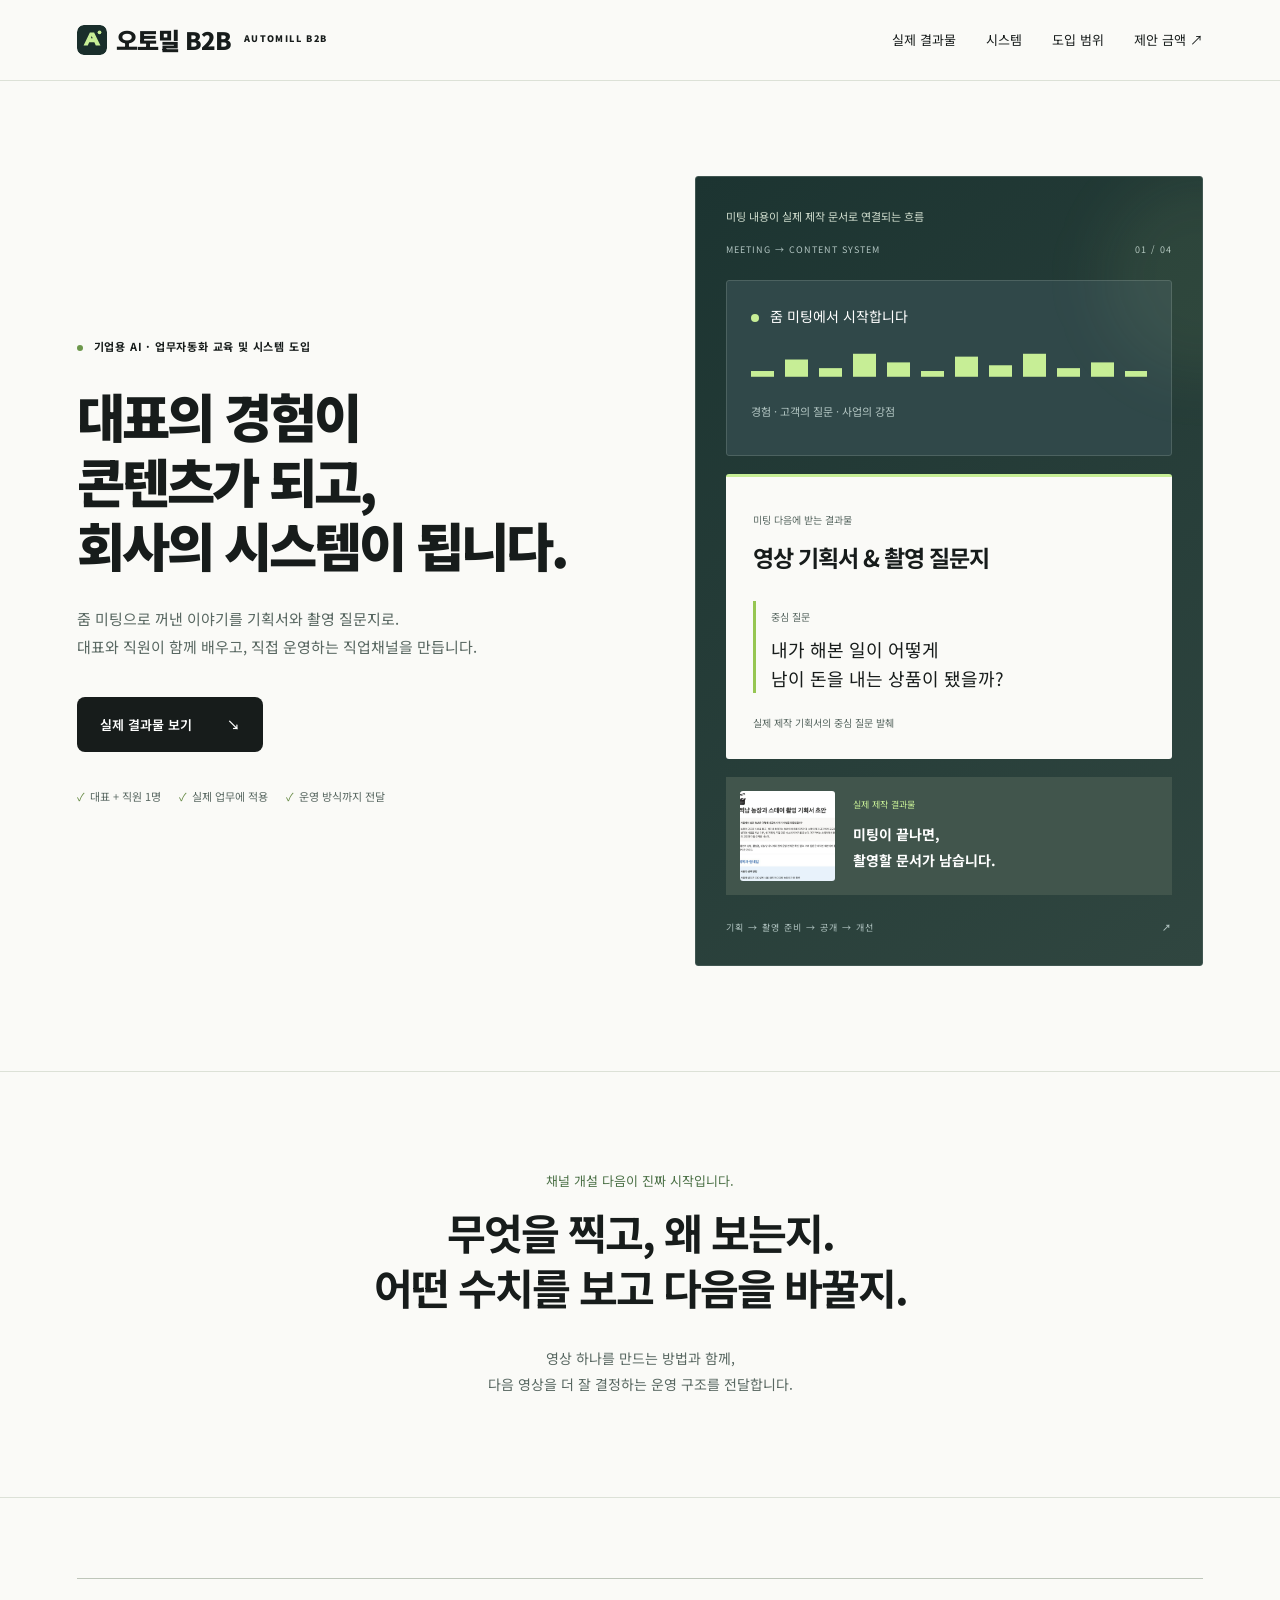
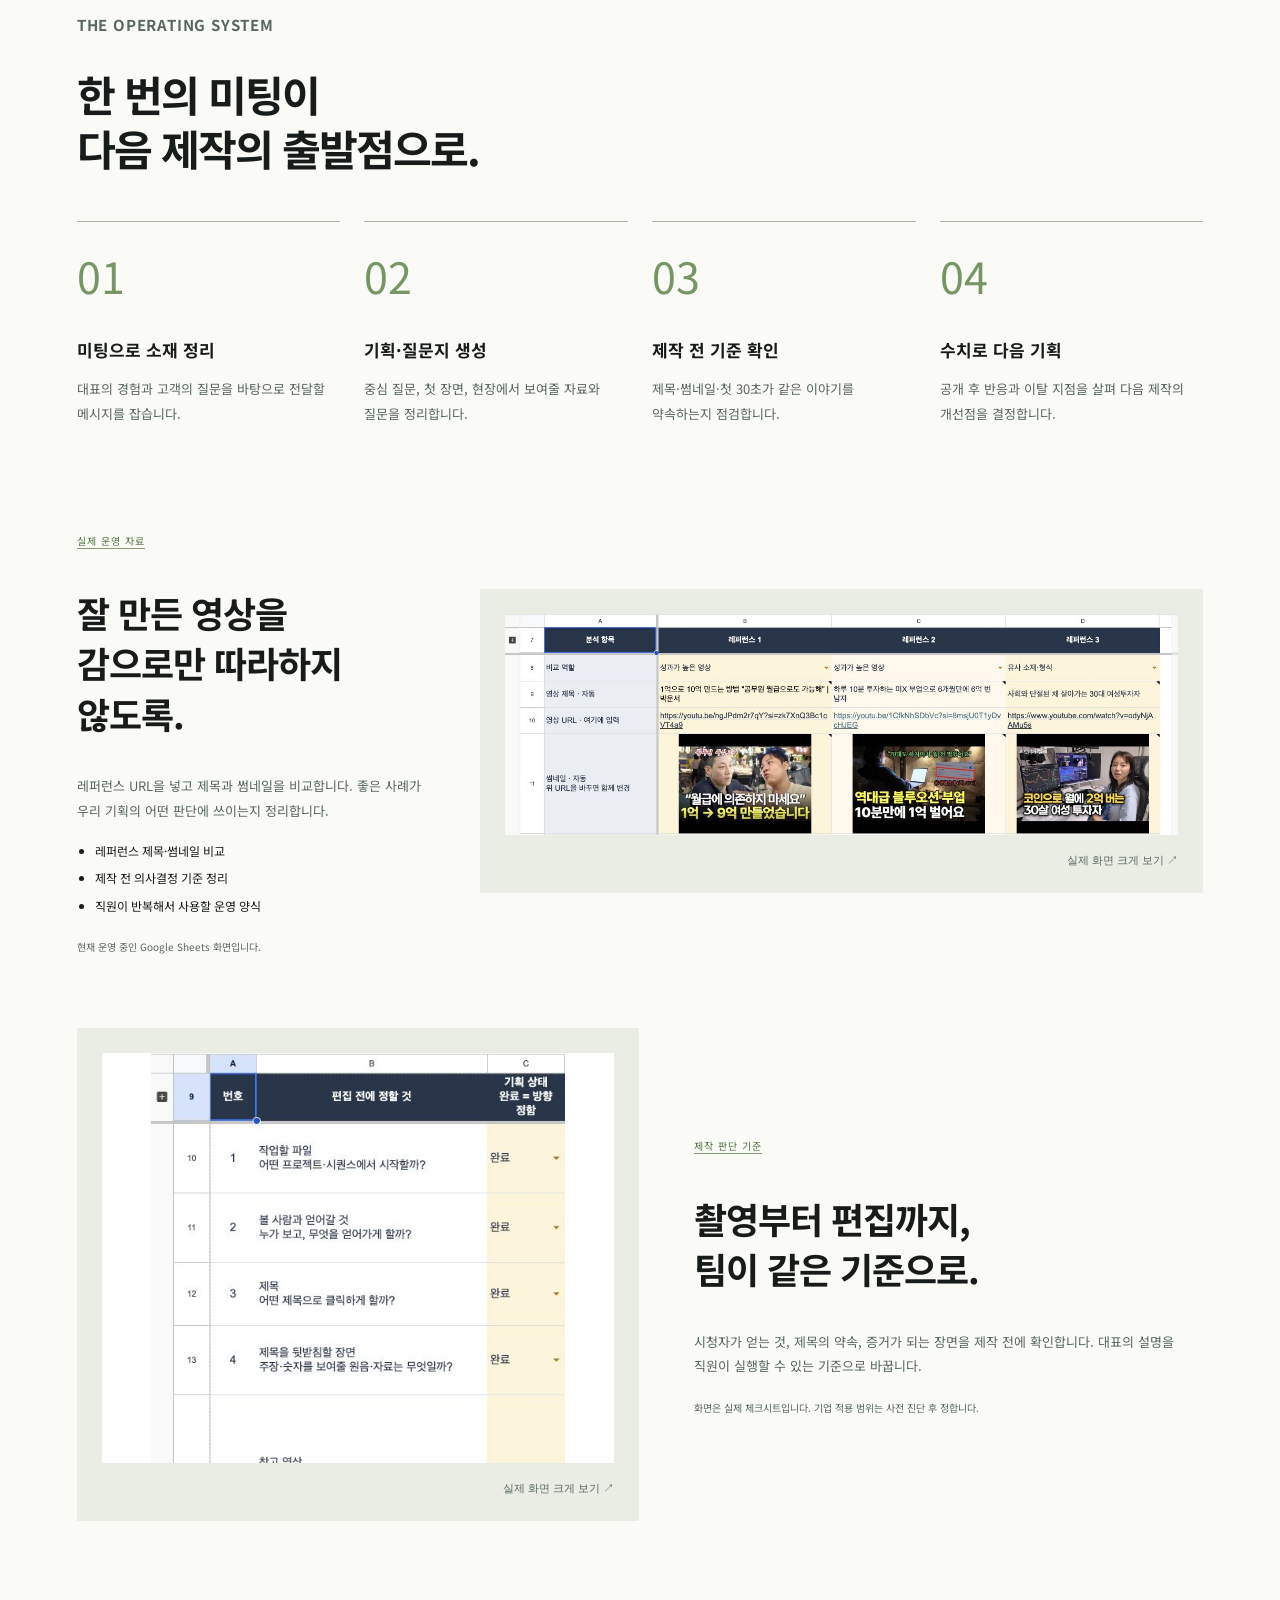
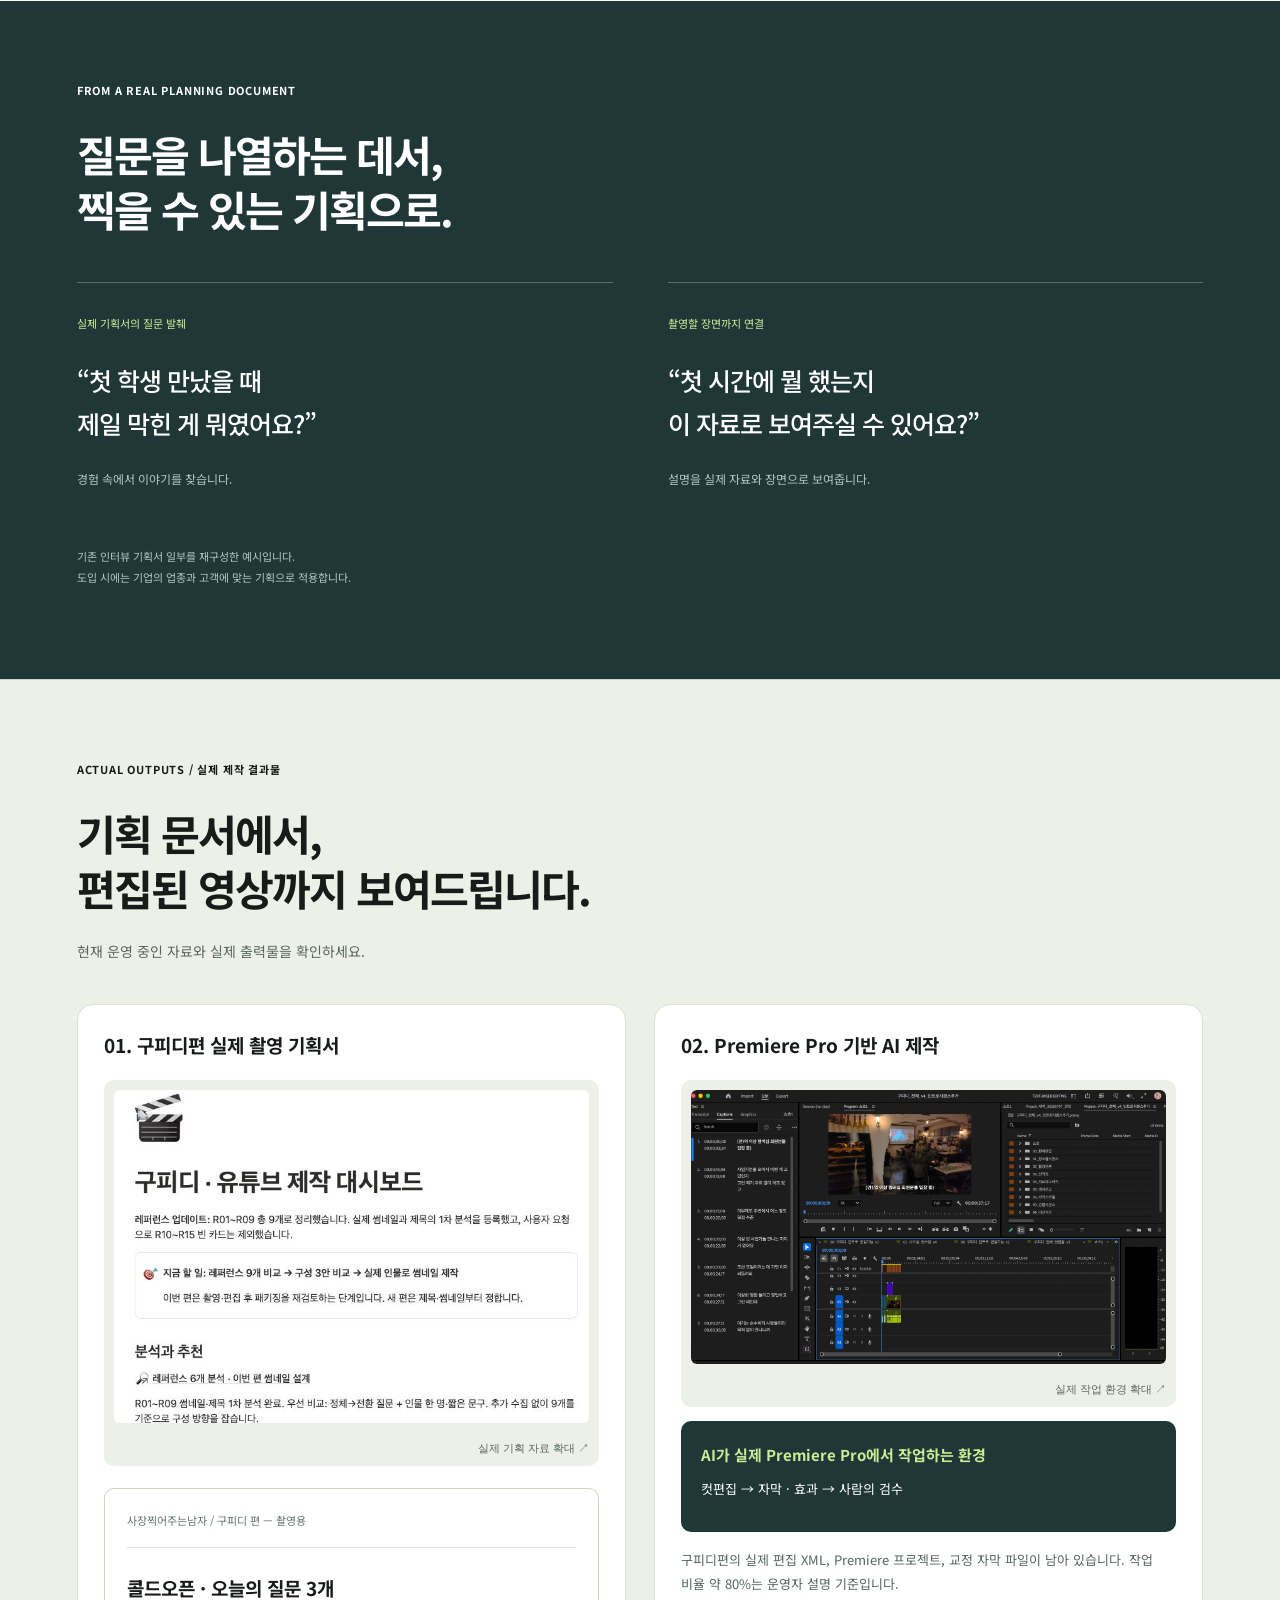
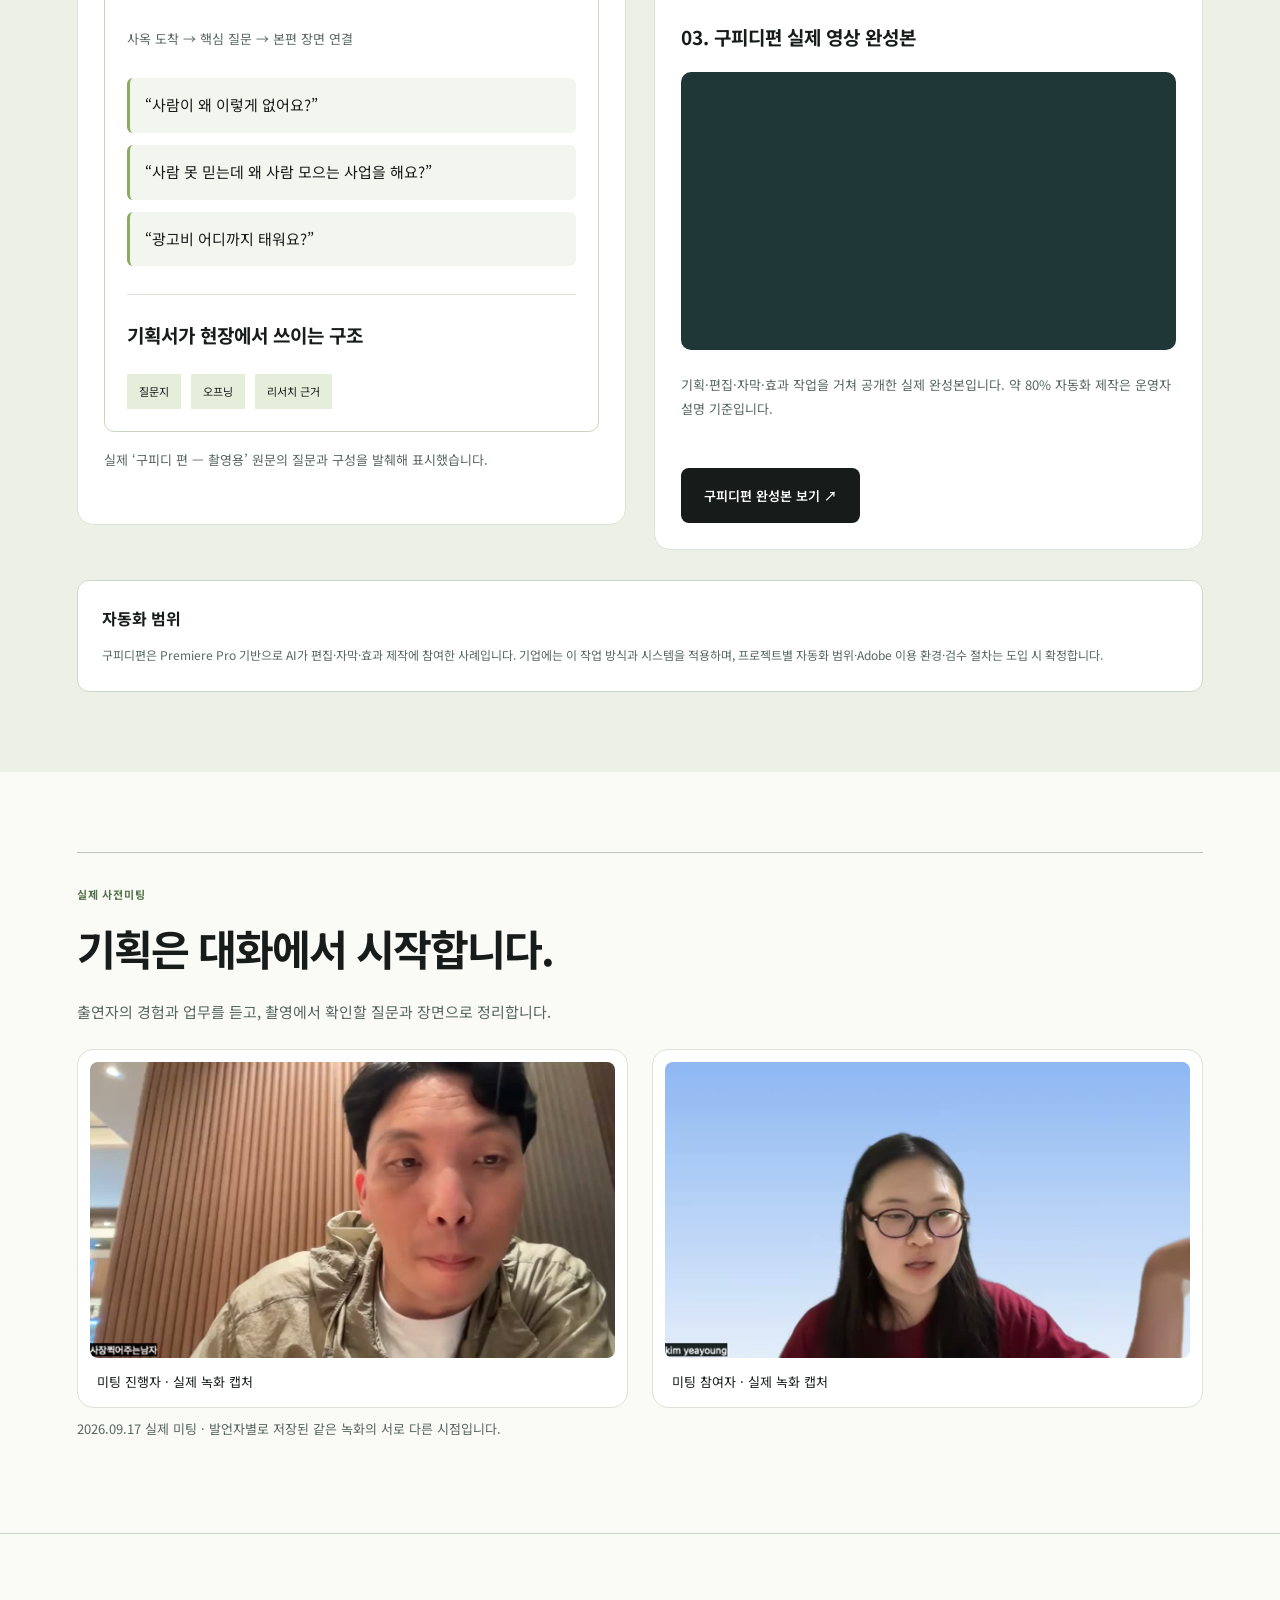
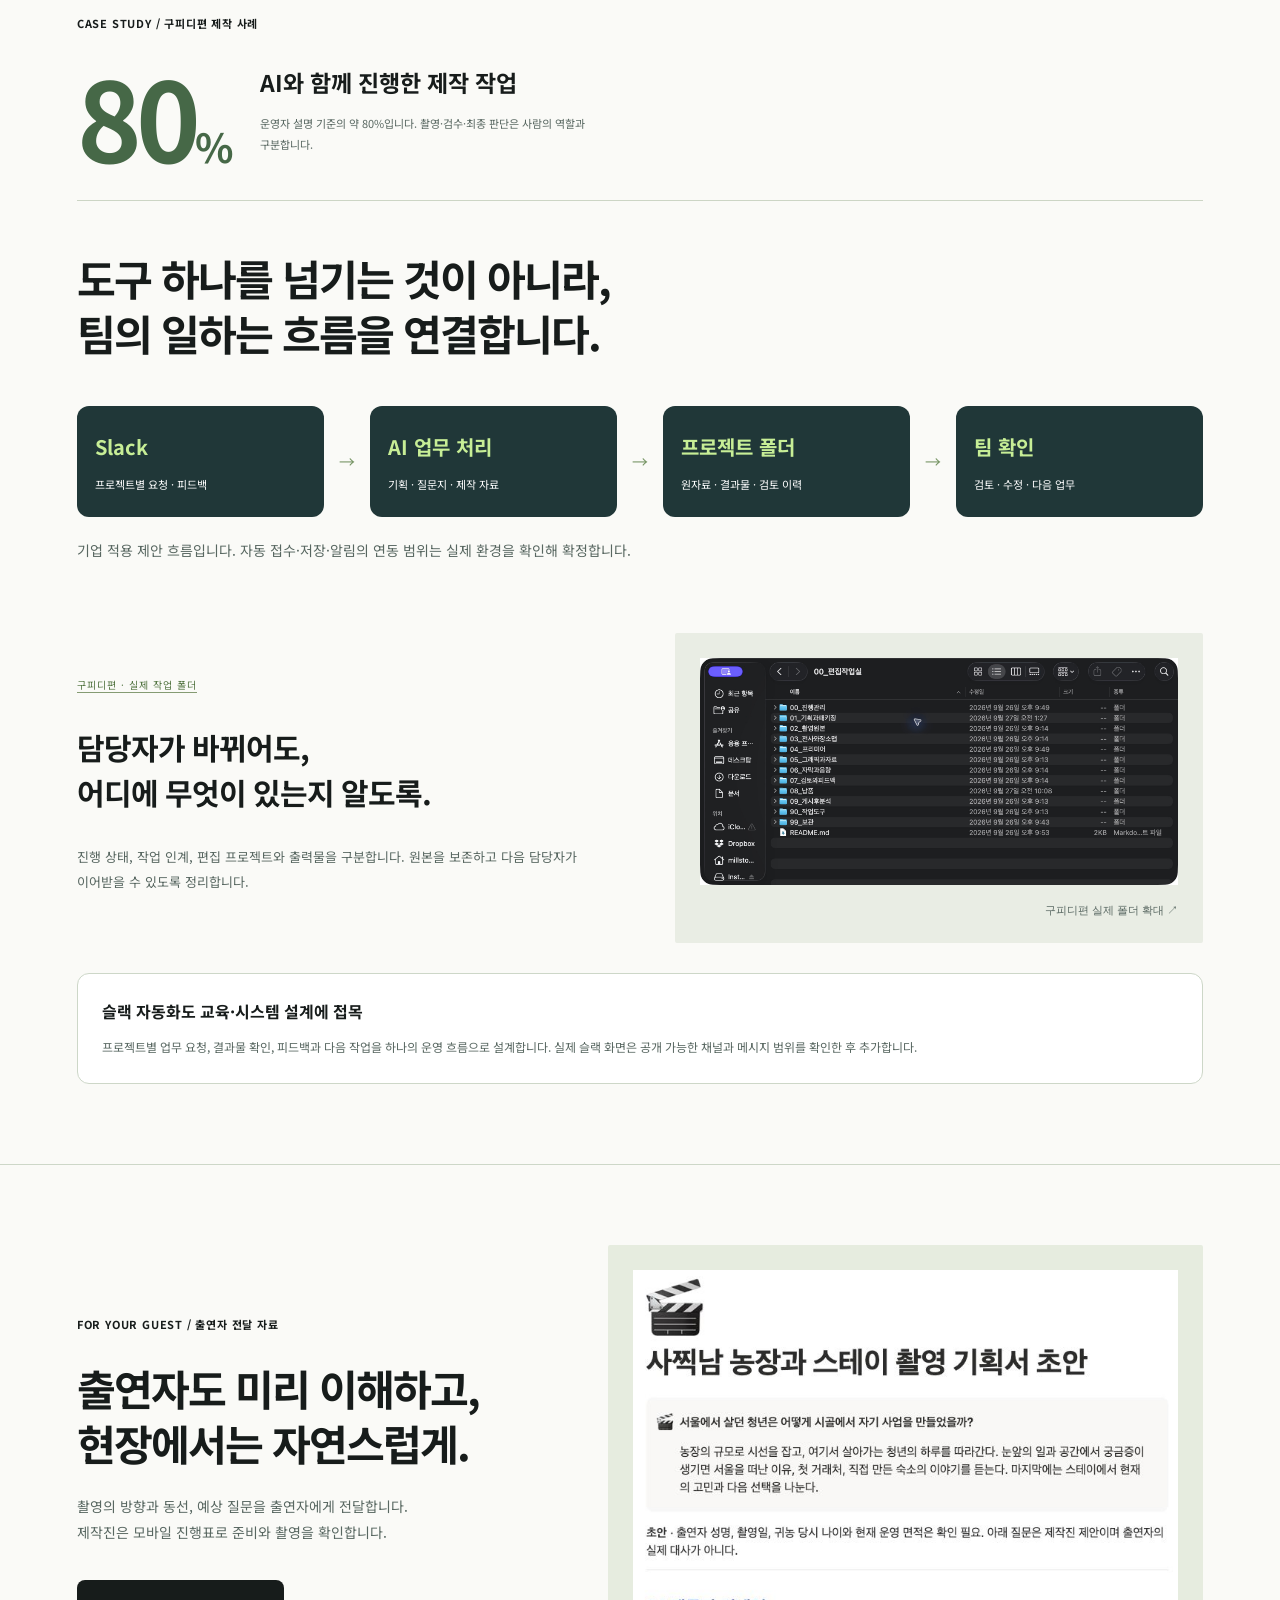
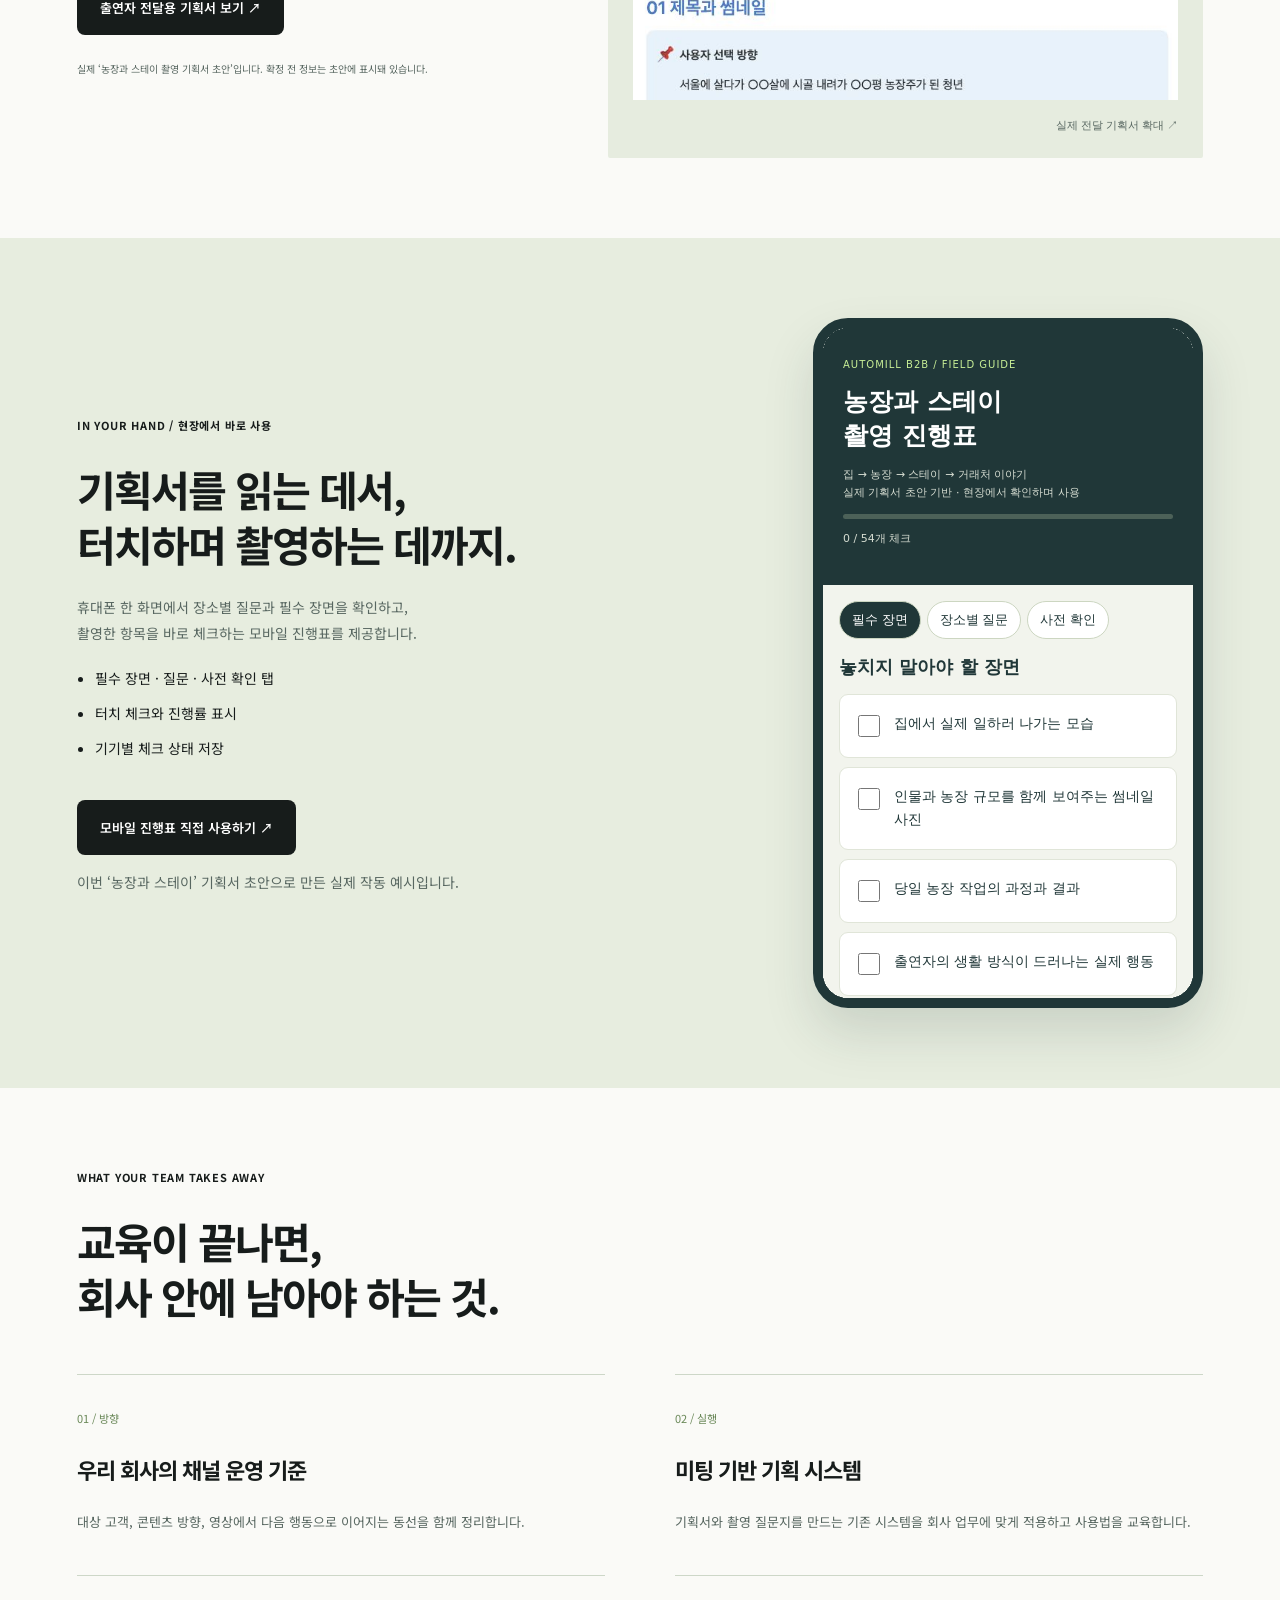
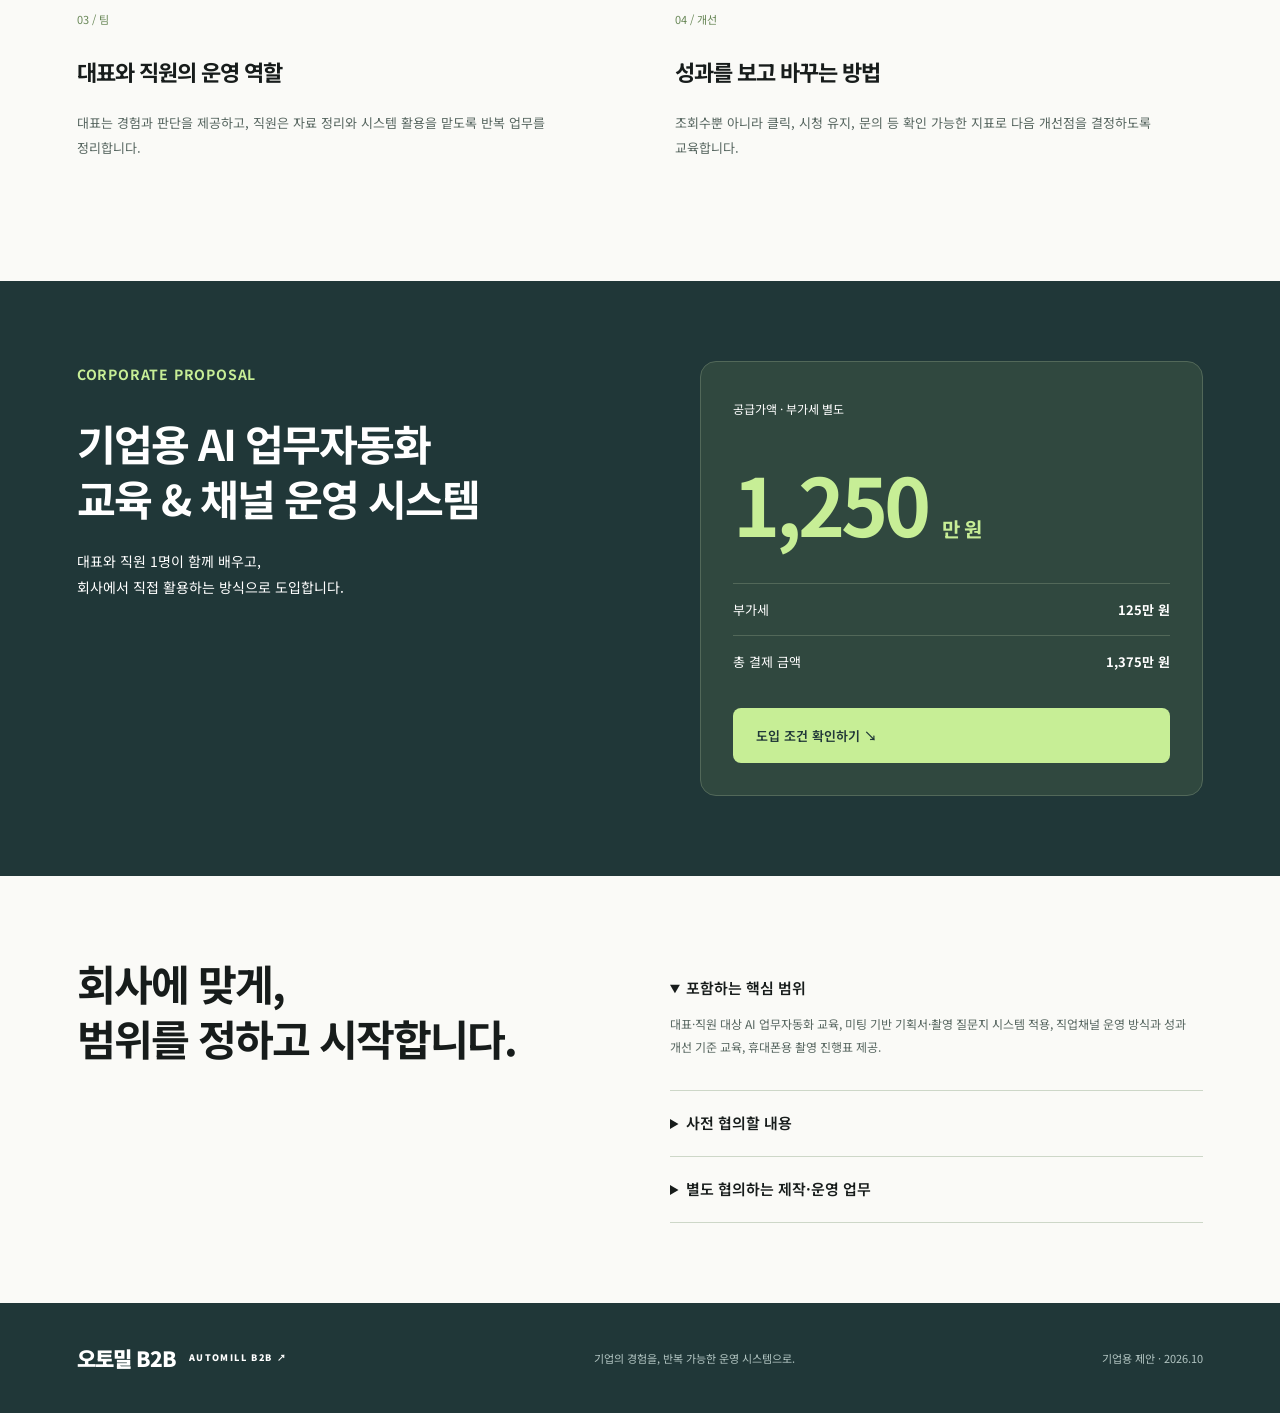
==== corporate/index.html @ 356f1978 "Polish Automill B2B proposal and add real production evidence" ====
<!doctype html><html lang="ko"><head><meta charset="utf-8"><meta name="viewport" content="width=device-width,initial-scale=1"><title>오토밀 B2B | 기업용 AI 채널 운영 시스템</title><meta name="description" content="대표와 직원이 함께 배우는 AI 업무자동화. 미팅에서 기획서와 촬영 질문지, 성과 개선까지 기업의 채널 운영 시스템을 구축합니다."><meta property="og:type" content="website"><meta property="og:title" content="대표의 경험을, 회사의 시스템으로 | 오토밀 B2B"><meta property="og:description" content="미팅에서 기획서·촬영 질문지·영상 제작까지. 대표와 직원이 함께 도입하는 기업용 AI 업무자동화 시스템."><meta property="og:image" content="https://ohmaetdol.github.io/linkfrom-partnership/corporate/assets/share-preview.png"><meta property="og:image:width" content="1200"><meta property="og:image:height" content="630"><link rel="icon" type="image/svg+xml" href="assets/icon.svg"><link rel="apple-touch-icon" href="assets/apple-icon.png"><meta name="theme-color" content="#203738"><link rel="stylesheet" href="style.css?v=polished-20261007"></head><body>
<header><a class="logo" href="#"><img src="assets/icon.svg" alt="" width="30" height="30">오토밀 B2B<span> AUTOMILL B2B</span></a><nav><a href="#outputs">실제 결과물</a><a href="#system">시스템</a><a href="#delivery">도입 범위</a><a href="#price">제안 금액 ↗</a></nav></header>
<main><section class="hero"><div class="intro"><p class="eyebrow"><span class="status-dot"></span> 기업용 AI · 업무자동화 교육 및 시스템 도입</p><h1>대표의 경험이<br>콘텐츠가 되고,<br><em>회사의 시스템이 됩니다.</em></h1><p class="lead">줌 미팅으로 꺼낸 이야기를 기획서와 촬영 질문지로.<br>대표와 직원이 함께 배우고, 직접 운영하는 직업채널을 만듭니다.</p><a class="button" href="#outputs">실제 결과물 보기 <span>↘</span></a><div class="hero-meta"><span>대표 + 직원 1명</span><span>실제 업무에 적용</span><span>운영 방식까지 전달</span></div></div><div class="visual"><div class="visual-label">미팅 내용이 실제 제작 문서로 연결되는 흐름</div><div class="visual-top">MEETING → CONTENT SYSTEM <span>01 / 04</span></div><div class="meeting"><span class="dot"></span> 줌 미팅에서 시작합니다<div class="wave" aria-hidden="true">▂ ▆ ▃ █ ▅ ▂ ▇ ▄ █ ▃ ▅ ▂ ▆ ▃ ▇ ▂</div><p>경험 · 고객의 질문 · 사업의 강점</p></div><div class="output"><small>미팅 다음에 받는 결과물</small><h3>영상 기획서 & 촬영 질문지</h3><div><span>중심 질문</span><p>내가 해본 일이 어떻게<br>남이 돈을 내는 상품이 됐을까?</p></div><p class="source">실제 제작 기획서의 중심 질문 발췌</p></div><div class="hero-proof"><img src="assets/guest-plan.png" alt="실제 촬영 기획서"><div><span>실제 제작 결과물</span><strong>미팅이 끝나면,<br>촬영할 문서가 남습니다.</strong></div></div><div class="visual-bottom"><span>기획 → 촬영 준비 → 공개 → 개선</span><b>↗</b></div></div></section>
<section class="statement"><p>채널 개설 다음이 진짜 시작입니다.</p><h2>무엇을 찍고, 왜 보는지.<br>어떤 수치를 보고 다음을 바꿀지.</h2><p class="muted">영상 하나를 만드는 방법과 함께,<br>다음 영상을 더 잘 결정하는 운영 구조를 전달합니다.</p></section>
<section id="system" class="section"><div class="section-head"><p class="eyebrow">THE OPERATING SYSTEM</p><h2>한 번의 미팅이<br>다음 제작의 출발점으로.</h2></div><div class="steps"><article><b>01</b><h3>미팅으로 소재 정리</h3><p>대표의 경험과 고객의 질문을 바탕으로 전달할 메시지를 잡습니다.</p></article><article><b>02</b><h3>기획·질문지 생성</h3><p>중심 질문, 첫 장면, 현장에서 보여줄 자료와 질문을 정리합니다.</p></article><article><b>03</b><h3>제작 전 기준 확인</h3><p>제목·썸네일·첫 30초가 같은 이야기를 약속하는지 점검합니다.</p></article><article><b>04</b><h3>수치로 다음 기획</h3><p>공개 후 반응과 이탈 지점을 살펴 다음 제작의 개선점을 결정합니다.</p></article></div>
<div class="evidence"><div class="evidence-copy"><span class="tag">실제 운영 자료</span><h3>잘 만든 영상을<br>감으로만 따라하지 않도록.</h3><p>레퍼런스 URL을 넣고 제목과 썸네일을 비교합니다. 좋은 사례가 우리 기획의 어떤 판단에 쓰이는지 정리합니다.</p><ul><li>레퍼런스 제목·썸네일 비교</li><li>제작 전 의사결정 기준 정리</li><li>직원이 반복해서 사용할 운영 양식</li></ul><small>현재 운영 중인 Google Sheets 화면입니다.</small></div><button class="screen" data-image="assets/reference.jpg" aria-label="레퍼런스 비교 실제 화면 확대"><img src="assets/reference.jpg" alt="실제 레퍼런스 비교 시트의 제목과 썸네일 자동 표시 화면"><span>실제 화면 크게 보기 ↗</span></button></div>
<div class="evidence second"><button class="screen" data-image="assets/checksheet.jpg" aria-label="편집 전 체크시트 확대"><img src="assets/checksheet.jpg" alt="실제 롱폼 편집 전 체크시트"><span>실제 화면 크게 보기 ↗</span></button><div class="evidence-copy"><span class="tag">제작 판단 기준</span><h3>촬영부터 편집까지,<br>팀이 같은 기준으로.</h3><p>시청자가 얻는 것, 제목의 약속, 증거가 되는 장면을 제작 전에 확인합니다. 대표의 설명을 직원이 실행할 수 있는 기준으로 바꿉니다.</p><small>화면은 실제 체크시트입니다. 기업 적용 범위는 사전 진단 후 정합니다.</small></div></div></section>
<section class="sample section"><p class="eyebrow">FROM A REAL PLANNING DOCUMENT</p><h2>질문을 나열하는 데서,<br>찍을 수 있는 기획으로.</h2><div class="questions"><div><small>실제 기획서의 질문 발췌</small><h3>“첫 학생 만났을 때<br>제일 막힌 게 뭐였어요?”</h3><p>경험 속에서 이야기를 찾습니다.</p></div><div><small>촬영할 장면까지 연결</small><h3>“첫 시간에 뭘 했는지<br>이 자료로 보여주실 수 있어요?”</h3><p>설명을 실제 자료와 장면으로 보여줍니다.</p></div></div><p class="muted">기존 인터뷰 기획서 일부를 재구성한 예시입니다.<br>도입 시에는 기업의 업종과 고객에 맞는 기획으로 적용합니다.</p></section>
<section id="outputs" class="section actual-outputs"><p class="eyebrow">ACTUAL OUTPUTS / 실제 제작 결과물</p><h2>기획 문서에서,<br>편집된 영상까지 보여드립니다.</h2><p class="muted">현재 운영 중인 자료와 실제 출력물을 확인하세요.</p><div class="output-gallery"><article><h3>01. 구피디편 실제 촬영 기획서</h3><button class="screen" data-image="assets/koopd-notion-plan.png" aria-label="실제 구피디 노션 제작 자료 확대"><img src="assets/koopd-notion-plan.png" alt="구피디 실제 노션 제작 대시보드 캡처"><span>실제 기획 자료 확대 ↗</span></button><div class="real-plan"><div class="plan-top">사장찍어주는남자 / 구피디 편 — 촬영용</div><h4>콜드오픈 · 오늘의 질문 3개</h4><p>사옥 도착 → 핵심 질문 → 본편 장면 연결</p><blockquote>“사람이 왜 이렇게 없어요?”</blockquote><blockquote>“사람 못 믿는데 왜 사람 모으는 사업을 해요?”</blockquote><blockquote>“광고비 어디까지 태워요?”</blockquote><hr><h4>기획서가 현장에서 쓰이는 구조</h4><div class="plan-tabs"><span>질문지</span><span>오프닝</span><span>리서치 근거</span></div></div><p>실제 ‘구피디 편 — 촬영용’ 원문의 질문과 구성을 발췌해 표시했습니다. </p></article><article><h3>02. Premiere Pro 기반 AI 제작</h3><button class="screen" data-image="assets/premiere-ai-workspace.png" aria-label="AI가 작업하는 실제 프리미어 환경 확대"><img class="case-frame" src="assets/premiere-ai-workspace.png" alt="구피디편 실제 Premiere Pro 작업 환경: 자막 패널과 영상 미리보기, 편집 타임라인"><span>실제 작업 환경 확대 ↗</span></button><div class="premiere-caption"><strong>AI가 실제 Premiere Pro에서 작업하는 환경</strong><p>컷편집 → 자막 · 효과 → 사람의 검수</p></div><p>구피디편의 실제 편집 XML, Premiere 프로젝트, 교정 자막 파일이 남아 있습니다. 작업 비율 약 80%는 운영자 설명 기준입니다.</p><h3>03. 구피디편 실제 영상 완성본</h3><iframe class="youtube" src="https://www.youtube.com/embed/JWDuv-KC7WA" title="구피디편 실제 공개 영상 완성본" loading="lazy" allow="accelerometer; autoplay; clipboard-write; encrypted-media; gyroscope; picture-in-picture; web-share" allowfullscreen></iframe><p>기획·편집·자막·효과 작업을 거쳐 공개한 실제 완성본입니다. 약 80% 자동화 제작은 운영자 설명 기준입니다.</p><a class="button" href="https://www.youtube.com/watch?v=JWDuv-KC7WA" target="_blank" rel="noopener">구피디편 완성본 보기 ↗</a></article></div><div class="automation-note"><strong>자동화 범위</strong><p>구피디편은 Premiere Pro 기반으로 AI가 편집·자막·효과 제작에 참여한 사례입니다. 기업에는 이 작업 방식과 시스템을 적용하며, 프로젝트별 자동화 범위·Adobe 이용 환경·검수 절차는 도입 시 확정합니다.</p></div></section><section id="zoom-meeting" class="section"><div class="section-head"><span>실제 사전미팅</span><h2>기획은 대화에서 시작합니다.</h2><p>출연자의 경험과 업무를 듣고, 촬영에서 확인할 질문과 장면으로 정리합니다.</p></div><div class="zoom-pair"><figure><img src="assets/zoom-meeting-host.jpg" alt="실제 Zoom 미팅 진행자 화면" loading="lazy"><figcaption>미팅 진행자 · 실제 녹화 캡처</figcaption></figure><figure><img src="assets/zoom-meeting-guest.jpg" alt="같은 Zoom 미팅 참여자 화면" loading="lazy"><figcaption>미팅 참여자 · 실제 녹화 캡처</figcaption></figure></div><p class="zoom-note">2026.09.17 실제 미팅 · 발언자별로 저장된 같은 녹화의 서로 다른 시점입니다.</p></section><section id="team-system" class="section team-system"><p class="eyebrow">CASE STUDY / 구피디편 제작 사례</p><div class="case-stat"><b>80<span>%</span></b><div><strong>AI와 함께 진행한 제작 작업</strong><p>운영자 설명 기준의 약 80%입니다. 촬영·검수·최종 판단은 사람의 역할과 구분합니다.</p></div></div><h2>도구 하나를 넘기는 것이 아니라,<br>팀의 일하는 흐름을 연결합니다.</h2><div class="team-flow"><div><b>Slack</b><span>프로젝트별 요청 · 피드백</span></div><i>→</i><div><b>AI 업무 처리</b><span>기획 · 질문지 · 제작 자료</span></div><i>→</i><div><b>프로젝트 폴더</b><span>원자료 · 결과물 · 검토 이력</span></div><i>→</i><div><b>팀 확인</b><span>검토 · 수정 · 다음 업무</span></div></div><p class="muted">기업 적용 제안 흐름입니다. 자동 접수·저장·알림의 연동 범위는 실제 환경을 확인해 확정합니다.</p><div class="folder-layout"><div><span class="tag">구피디편 · 실제 작업 폴더</span><h3>담당자가 바뀌어도,<br>어디에 무엇이 있는지 알도록.</h3><p>진행 상태, 작업 인계, 편집 프로젝트와 출력물을 구분합니다. 원본을 보존하고 다음 담당자가 이어받을 수 있도록 정리합니다.</p></div><button class="screen" data-image="assets/koopd-folders.png" aria-label="구피디편 실제 폴더 구조 확대"><img src="assets/koopd-folders.png" alt="구피디편 작업실의 기획, 원본, 전사, 편집, 검토, 출력, 게시 후 분석 폴더"><span>구피디편 실제 폴더 확대 ↗</span></button></div><div class="automation-note"><strong>슬랙 자동화도 교육·시스템 설계에 접목</strong><p>프로젝트별 업무 요청, 결과물 확인, 피드백과 다음 작업을 하나의 운영 흐름으로 설계합니다. 실제 슬랙 화면은 공개 가능한 채널과 메시지 범위를 확인한 후 추가합니다.</p></div></section><section id="guest-guide" class="section guest-guide"><div><p class="eyebrow">FOR YOUR GUEST / 출연자 전달 자료</p><h2>출연자도 미리 이해하고,<br>현장에서는 자연스럽게.</h2><p class="muted">촬영의 방향과 동선, 예상 질문을 출연자에게 전달합니다.<br>제작진은 모바일 진행표로 준비와 촬영을 확인합니다.</p><a class="button" href="https://stump-melon-010.notion.site/3f2adade1e7381679335f3c52739cb4f" target="_blank" rel="noopener">출연자 전달용 기획서 보기 ↗</a><p class="smallprint">실제 ‘농장과 스테이 촬영 기획서 초안’입니다. 확정 전 정보는 초안에 표시돼 있습니다.</p></div><button class="screen" data-image="assets/guest-plan.png" aria-label="출연자 전달 기획서 원본 확대"><img src="assets/guest-plan.png" alt="출연자에게 전달하는 노션 촬영 기획서 실제 화면"><span>실제 전달 기획서 확대 ↗</span></button></section><section id="mobile-guide" class="section mobile-guide"><div><p class="eyebrow">IN YOUR HAND / 현장에서 바로 사용</p><h2>기획서를 읽는 데서,<br>터치하며 촬영하는 데까지.</h2><p class="muted">휴대폰 한 화면에서 장소별 질문과 필수 장면을 확인하고,<br>촬영한 항목을 바로 체크하는 모바일 진행표를 제공합니다.</p><ul><li>필수 장면 · 질문 · 사전 확인 탭</li><li>터치 체크와 진행률 표시</li><li>기기별 체크 상태 저장</li></ul><a class="button" href="field/" target="_blank">모바일 진행표 직접 사용하기 ↗</a><p class="muted">이번 ‘농장과 스테이’ 기획서 초안으로 만든 실제 작동 예시입니다.</p></div><iframe src="field/" title="휴대폰 촬영 진행표 작동 예시"></iframe></section><section id="delivery" class="section"><p class="eyebrow">WHAT YOUR TEAM TAKES AWAY</p><h2>교육이 끝나면,<br>회사 안에 남아야 하는 것.</h2><div class="deliveries"><article><span>01 / 방향</span><h3>우리 회사의 채널 운영 기준</h3><p>대상 고객, 콘텐츠 방향, 영상에서 다음 행동으로 이어지는 동선을 함께 정리합니다.</p></article><article><span>02 / 실행</span><h3>미팅 기반 기획 시스템</h3><p>기획서와 촬영 질문지를 만드는 기존 시스템을 회사 업무에 맞게 적용하고 사용법을 교육합니다.</p></article><article><span>03 / 팀</span><h3>대표와 직원의 운영 역할</h3><p>대표는 경험과 판단을 제공하고, 직원은 자료 정리와 시스템 활용을 맡도록 반복 업무를 정리합니다.</p></article><article><span>04 / 개선</span><h3>성과를 보고 바꾸는 방법</h3><p>조회수뿐 아니라 클릭, 시청 유지, 문의 등 확인 가능한 지표로 다음 개선점을 결정하도록 교육합니다.</p></article></div></section>
<section id="price" class="pricing section"><div><p class="eyebrow">CORPORATE PROPOSAL</p><h2>기업용 AI 업무자동화<br>교육 & 채널 운영 시스템</h2><p>대표와 직원 1명이 함께 배우고,<br>회사에서 직접 활용하는 방식으로 도입합니다.</p></div><div class="price-box"><small>공급가액 · 부가세 별도</small><div class="amount">1,250<span>만 원</span></div><div class="tax"><span>부가세</span><b>125만 원</b></div><div class="tax"><span>총 결제 금액</span><b>1,375만 원</b></div><a class="button" href="#scope">도입 조건 확인하기 ↘</a></div></section>
<section id="scope" class="section scope"><h2>회사에 맞게,<br>범위를 정하고 시작합니다.</h2><div><details open><summary>포함하는 핵심 범위</summary><p>대표·직원 대상 AI 업무자동화 교육, 미팅 기반 기획서·촬영 질문지 시스템 적용, 직업채널 운영 방식과 성과 개선 기준 교육, 휴대폰용 촬영 진행표 제공.</p></details><details><summary>사전 협의할 내용</summary><p>교육 기간·횟수, 적용할 시스템 목록, 회사별 연동과 사용 환경, 이용 기간, 유지보수 및 지원 범위는 업무 진단 후 서면으로 확정합니다.</p></details><details><summary>별도 협의하는 제작·운영 업무</summary><p>촬영·편집 대행, 지속적인 채널 운영, 유료 AI 서비스 및 외부 도구 이용료는 포함 여부를 별도로 협의합니다. 특정 조회수나 매출을 보장하는 상품은 아닙니다.</p></details></div></section>
<footer><a class="logo" href="https://automill.ai.kr/">오토밀 B2B<span> AUTOMILL B2B ↗</span></a><p>기업의 경험을, 반복 가능한 운영 시스템으로.</p><small>기업용 제안 · 2026.10</small></footer></main><dialog id="viewer"><button id="close" aria-label="닫기">닫기 ×</button><img alt="운영 시트 확대 화면"></dialog><script>const observer=new IntersectionObserver(es=>es.forEach(e=>{if(e.isIntersecting){e.target.classList.add("entered");observer.unobserve(e.target)}}),{threshold:.08});document.querySelectorAll(".section-head,.evidence,.output-gallery article,.deliveries article,.price-box").forEach(e=>{e.classList.add("reveal");observer.observe(e)});const viewer=document.querySelector('#viewer');document.querySelectorAll('[data-image]').forEach(b=>b.onclick=()=>{viewer.querySelector('img').src=b.dataset.image;viewer.showModal()});document.querySelector('#close').onclick=()=>viewer.close();viewer.onclick=e=>{if(e.target===viewer)viewer.close()};</script></body></html>
---- corporate/style.css ----
@import url('https://fonts.googleapis.com/css2?family=Noto+Sans+KR:wght@400;500;600;700;800;900&display=swap');
:root{--ink:#192a2b;--green:#bdf566;--paper:#f5f6ef;--muted:#667371}*{box-sizing:border-box}html{scroll-behavior:smooth;scroll-padding-top:100px}body{margin:0;background:var(--paper);color:var(--ink);font-family:'Noto Sans KR',sans-serif;word-break:keep-all}a{color:inherit;text-decoration:none}header{max-width:1440px;margin:auto;padding:28px 6%;display:flex;align-items:center;justify-content:space-between;border-bottom:1px solid #dce1d7}.logo{font-size:26px;font-weight:900;letter-spacing:-1px}.logo span{font-size:10px;letter-spacing:1.4px;margin-left:12px}nav{display:flex;gap:30px;font-size:13px}section{max-width:1440px;margin:auto}.hero{padding:86px 6% 90px;display:grid;grid-template-columns:1.1fr 1fr;gap:60px;align-items:center}.eyebrow{font-size:11px;letter-spacing:1.5px;font-weight:700;margin:0 0 28px}.hero h1{font-size:clamp(38px,4.4vw,68px);letter-spacing:-3px;line-height:1.18;margin:0 0 28px;font-weight:800}.hero em{font-style:normal;color:#4c7147}.lead{line-height:1.9;font-size:15px;color:var(--muted)}.button{display:inline-flex;gap:35px;justify-content:space-between;background:var(--ink);color:white;padding:17px 23px;border-radius:5px;font-size:13px;font-weight:600;margin-top:20px}.hero-meta{display:flex;gap:18px;margin-top:35px;font-size:11px;color:var(--muted)}.visual{background:#203738;border-radius:18px;padding:24px;color:white;box-shadow:0 24px 50px #243b3818;transform:rotate(2deg)}.visual-top,.visual-bottom{display:flex;justify-content:space-between;font-size:9px;letter-spacing:1px;color:#b2c5c2}.meeting{background:#304849;border:1px solid #4c6260;border-radius:12px;padding:24px;margin-top:22px;font-size:14px}.dot{display:inline-block;width:8px;height:8px;background:var(--green);border-radius:50%;margin-right:7px}.wave{color:var(--green);font-size:27px;letter-spacing:3px;margin:18px 0}.meeting p{font-size:11px;color:#b2c5c2}.output{margin:18px 0;background:var(--paper);color:var(--ink);border-radius:12px;padding:27px}.output small{font-size:10px;color:var(--muted)}.output h3{font-size:23px;margin:9px 0 24px;letter-spacing:-1px}.output div{border-left:3px solid #96c652;padding-left:15px}.output div span,.source{font-size:10px;color:var(--muted)}.output div p{font-size:18px;line-height:1.6;margin:8px 0}.source{margin:22px 0 0}.visual-bottom{padding-top:8px}.statement{text-align:center;border-top:1px solid #dce1d7;border-bottom:1px solid #dce1d7;padding:85px 20px}.statement>p:first-child{font-size:13px;color:#4c7147}.statement h2,.section h2{font-size:clamp(30px,3.3vw,46px);line-height:1.3;letter-spacing:-2px;font-weight:700;margin:0 0 30px}.muted{color:var(--muted);font-size:14px;line-height:1.9}.section{padding:95px 6%}.steps{display:grid;grid-template-columns:repeat(4,1fr);gap:24px;margin:45px 0 85px}.steps article{border-top:1px solid #aebaac;padding-top:18px}.steps b{font-size:36px;font-weight:400;color:#779565}.steps h3{font-size:17px;margin:25px 0 12px}.steps p,.evidence p,.deliveries p{font-size:13px;line-height:1.9;color:var(--muted)}.evidence{display:grid;grid-template-columns:.8fr 1.2fr;gap:55px;align-items:center;margin-top:70px}.evidence h3{font-size:31px;letter-spacing:-1px;line-height:1.4}.tag{background:#e4edd9;color:#527441;padding:6px 10px;font-size:10px;border-radius:3px}.evidence ul{padding-left:18px;font-size:12px;line-height:2.3}.evidence small{font-size:10px;color:var(--muted);line-height:1.8}.screen{cursor:zoom-in;background:white;border:1px solid #dae0d4;border-radius:12px;padding:20px;box-shadow:0 16px 35px #253a3710;width:100%;text-align:right}.screen img{width:100%;display:block;object-fit:contain}.screen span{display:inline-block;font-family:inherit;color:var(--muted);font-size:11px;padding-top:18px}.second{grid-template-columns:1fr 1fr}.second .screen img{max-height:410px}.sample{background:#203738;color:white;max-width:none}.sample>.muted{color:#b2c5c2;font-size:11px}.questions{display:grid;grid-template-columns:1fr 1fr;gap:55px;margin:45px 0}.questions>div{border-top:1px solid #57706b;padding-top:25px}.questions small{font-size:11px;color:var(--green)}.questions h3{font-weight:500;font-size:25px;line-height:1.7;letter-spacing:-1px}.questions p{font-size:12px;color:#b2c5c2}.deliveries{display:grid;grid-template-columns:repeat(2,1fr);gap:0 60px;margin-top:50px}.deliveries article{border-top:1px solid #cdd7c8;padding:28px 0}.deliveries span{font-size:11px;color:#688757}.deliveries h3{font-size:22px;letter-spacing:-1px}.pricing{background:var(--green);display:grid;grid-template-columns:1.1fr 1fr;gap:70px;max-width:none}.pricing p{font-size:14px;line-height:1.9}.price-box{background:#ffffff80;border:1px solid #ffffffb0;border-radius:14px;padding:32px}.price-box small{font-size:12px}.amount{font-size:80px;letter-spacing:-4px;font-weight:700;margin:15px 0}.amount span{font-size:20px;letter-spacing:-1px;margin-left:15px}.tax{display:flex;justify-content:space-between;font-size:13px;border-top:1px solid #a7cb88;padding:15px 0}.price-box .button{width:100%}.scope{display:grid;grid-template-columns:1fr 1fr;gap:60px}.scope details{border-bottom:1px solid #cdd7c8;padding:20px 0}.scope summary{cursor:pointer;font-size:15px;font-weight:600}.scope details p{font-size:12px;line-height:1.9;color:var(--muted)}footer{padding:35px 6%;background:#203738;color:white;display:flex;align-items:center;justify-content:space-between}footer p,footer small{font-size:11px;color:#b2c5c2}dialog{border:0;border-radius:12px;padding:20px;max-width:95vw;max-height:95vh}dialog::backdrop{background:#122525d9}dialog img{display:block;max-width:88vw;max-height:80vh;object-fit:contain}#close{display:block;margin:0 0 15px auto;background:#203738;color:white;border:0;padding:8px 16px;cursor:pointer}@media(max-width:760px){header{padding:20px 6%}nav{gap:12px;font-size:10px}.logo span{display:none}.hero{grid-template-columns:1fr;gap:45px;padding-top:50px}.hero h1{letter-spacing:-2px}.visual{transform:none}.hero-meta{gap:12px;font-size:10px}.section{padding:60px 6%}.steps{grid-template-columns:1fr 1fr;gap:30px 20px;margin-bottom:40px}.evidence,.second,.pricing,.scope{grid-template-columns:1fr;gap:25px}.evidence h3{font-size:28px}.questions,.deliveries{grid-template-columns:1fr;gap:25px}.questions h3{font-size:22px}.pricing{padding:60px 6%}.amount{font-size:65px}footer{flex-wrap:wrap;gap:20px}.statement{padding:60px 6%}}@media(prefers-reduced-motion:reduce){html{scroll-behavior:auto}}
/* Editorial layout inspired by the observed Pam reference. */
:root{--paper:#fafaf7;--ink:#171c1b;--green:#c7ee96}.visual{transform:none;border-radius:3px;box-shadow:none}.meeting,.output{border-radius:3px}.hero{padding-top:95px;padding-bottom:105px}.hero h1{font-weight:900}.hero em{color:#171c1b}.section-head{border-top:1px solid #bec6ba;padding-top:32px}.evidence{grid-template-columns:.65fr 1.35fr;gap:55px}.screen{border:0;border-radius:2px;background:#e9ede4;padding:25px;box-shadow:none}.screen img{background:white}.second{grid-template-columns:1.05fr .95fr}.evidence h3{font-size:36px;font-weight:700}.tag{background:none;padding:0;letter-spacing:1px;border-bottom:1px solid #859b73;border-radius:0}.steps b{font-size:43px}.deliveries{gap:0 70px}.price-box{border-radius:3px}.button{border-radius:2px}@media(max-width:760px){.hero{padding-top:50px;padding-bottom:65px}.evidence,.second{grid-template-columns:1fr}.evidence h3{font-size:29px}.screen{padding:14px}}
.actual-outputs{border-top:1px solid #cdd7c8}.output-gallery{display:grid;grid-template-columns:.85fr 1.15fr;gap:36px;margin-top:40px}.output-gallery h3{font-size:18px;margin:0 0 20px}.output-gallery .screen{padding:12px}.output-gallery p{font-size:11px;line-height:1.9;color:var(--muted);margin:18px 0 30px}.output-gallery video{width:100%;background:#172222;border-radius:3px}.automation-note{margin-top:30px;padding:25px;border:1px solid #cdd7c8}.automation-note p{font-size:12px;line-height:1.9;color:var(--muted)}@media(max-width:760px){.output-gallery{grid-template-columns:1fr}nav{gap:8px}}
header{position:sticky;top:0;z-index:10;background:#fafaf7ed;backdrop-filter:blur(18px)}.logo{display:flex;align-items:center;gap:9px}.logo img{border-radius:7px}.logo span{margin-left:4px}.hero{min-height:calc(100vh - 88px)}.visual-label{font-size:11px;color:#d0ddce;margin-bottom:18px}.visual{padding:30px;background:linear-gradient(145deg,#1c3431,#304640);border:1px solid #405651;position:relative;overflow:hidden}.visual:after{content:'';position:absolute;width:200px;height:200px;border-radius:50%;background:#c7ee9610;filter:blur(30px);right:-100px;top:0;pointer-events:none;animation:glow 9s ease-in-out infinite alternate}.wave{white-space:nowrap;overflow:hidden;font-size:23px;animation:breathe 3s ease-in-out infinite}.hero h1{font-size:clamp(38px,4.3vw,64px);line-height:1.23}.hero-meta span:before{content:'✓';margin-right:5px;color:#648842}.output{border-top:3px solid #c7ee96}.reveal{opacity:0;transform:translateY(22px);transition:opacity .7s,transform .7s}.reveal.entered{opacity:1;transform:none}.screen{transition:transform .25s,box-shadow .25s}.screen:hover{transform:translateY(-4px);box-shadow:0 14px 30px #20373814}.button{transition:background .2s,transform .2s}.button:hover{background:#395c4c;transform:translateY(-2px)}.actual-outputs{background:#edf0e7}.output-gallery article{min-width:0}.section{scroll-margin-top:60px}@keyframes breathe{0%,100%{opacity:.6}50%{opacity:1}}@keyframes glow{to{transform:translate(-100px,200px)}}@media(prefers-reduced-motion:reduce){.reveal{opacity:1;transform:none}.wave,.visual:after{animation:none}*{scroll-behavior:auto!important}}@media(max-width:760px){header nav a:nth-child(2){display:none}.hero{min-height:auto}.visual{padding:20px}.hero h1{font-size:38px}.hero-meta{flex-wrap:wrap}}
.team-system{border-top:1px solid #cdd7c8}.team-flow{display:flex;align-items:center;gap:15px;margin:45px 0 20px}.team-flow>div{flex:1;background:#203738;padding:24px 18px;color:white;min-height:105px}.team-flow b{display:block;font-size:20px;color:#c7ee96}.team-flow span{display:block;font-size:11px;margin-top:12px}.team-flow i{font-style:normal;color:#779565}.folder-layout{display:grid;grid-template-columns:1fr 1fr;gap:70px;margin-top:70px;align-items:center}.folder-layout h3{font-size:30px;line-height:1.5;letter-spacing:-1px}.folder-layout p{font-size:13px;color:var(--muted);line-height:1.9}.folder-tree{background:#e8ede2;padding:30px;border:1px solid #cbd4c1}.folder-tree>div{padding:13px 0;font-size:15px}.folder-tree small{display:block;margin:7px 0 0 30px;font-size:11px;color:#667371}.folder-root{border-bottom:1px solid #bdc9b3;font-weight:700;margin-bottom:12px}.folder-tree p{font-size:10px!important}@media(max-width:760px){.team-flow{display:grid;grid-template-columns:1fr 1fr}.team-flow i{display:none}.folder-layout{grid-template-columns:1fr;gap:20px}.folder-tree{padding:20px}}
.case-stat{display:flex;gap:32px;align-items:center;margin:0 0 50px;border-bottom:1px solid #ccd5c5;padding-bottom:30px}.case-stat>b{font-size:110px;letter-spacing:-6px;line-height:1;color:#466847}.case-stat>b span{font-size:40px}.case-stat strong{font-size:23px}.case-stat p{font-size:11px;color:var(--muted);max-width:350px;line-height:1.9}.case-frame{width:100%}@media(max-width:760px){.case-stat{gap:20px}.case-stat>b{font-size:75px}.case-stat strong{font-size:17px}}
.premiere-process{background:#1d1c2c;color:#eee;padding:30px}.premiere-process>b{display:inline-block;background:#00005b;color:#9999ff;padding:9px 12px;font-size:26px;margin-right:15px}.premiere-process strong{font-size:20px}.premiere-process p{color:#c7c4d8}.premiere-process>div{border-top:1px solid #514960;padding-top:18px;font-size:12px;line-height:2}
.real-plan{background:#fff;padding:28px;border:1px solid #cbd4c1}.plan-top{font-size:11px;color:#667371;border-bottom:1px solid #dde3d5;padding-bottom:18px}.real-plan h4{font-size:19px}.real-plan blockquote{border-left:3px solid #8aac60;padding:15px;margin:12px 0;background:#f3f6ee;font-size:15px}.real-plan hr{border:0;border-top:1px solid #dde3d5;margin-top:28px}.plan-tabs{display:flex;gap:10px;font-size:11px}.plan-tabs span{background:#e5eddb;padding:8px 12px}
.mobile-guide{display:grid;grid-template-columns:1fr 390px;gap:70px;align-items:center;background:#e7eddf}.mobile-guide iframe{width:390px;height:690px;border:10px solid #203738;border-radius:35px;background:#f2f4ed;box-shadow:0 25px 50px #20373825}.mobile-guide ul{padding-left:18px;font-size:14px;line-height:2.5}.youtube{width:100%;aspect-ratio:16/9;border:0;background:#203738}@media(max-width:760px){.mobile-guide{grid-template-columns:1fr;gap:35px}.mobile-guide iframe{width:100%;max-width:390px;margin:auto;height:650px}}
.guest-guide{display:grid;grid-template-columns:.9fr 1.1fr;gap:65px;align-items:center;border-top:1px solid #cdd7c8}.smallprint{font-size:10px;line-height:1.9;color:var(--muted);margin-top:24px}.hero-proof{display:flex;gap:18px;align-items:center;background:#41554c;margin-bottom:18px;padding:14px}.hero-proof img{width:95px;height:90px;object-fit:cover;object-position:top;border-radius:3px}.hero-proof span{display:block;font-size:9px;color:#c7ee96;margin-bottom:7px}.hero-proof strong{font-size:14px;line-height:1.65}.status-dot{display:inline-block;width:6px;height:6px;background:#6c974b;border-radius:50%;margin-right:7px}.steps article{position:relative}.steps article:before{content:'';position:absolute;height:2px;background:#799a57;top:-1px;left:0;width:0;animation:stepflow 8s linear infinite}.steps article:nth-child(2):before{animation-delay:2s}.steps article:nth-child(3):before{animation-delay:4s}.steps article:nth-child(4):before{animation-delay:6s}@keyframes stepflow{0%{width:0}18%,25%{width:100%}40%,100%{width:0;left:0}}.guest-guide .screen{background:#e6ecdf}.guest-guide .screen img{max-height:550px;object-fit:contain}.output-gallery{grid-template-columns:1fr 1fr}.output-gallery .youtube{min-height:270px}.real-plan{margin-top:22px}.hero h1{font-size:clamp(38px,4.1vw,62px)}.eyebrow{letter-spacing:.8px}.pricing{background:#203738;color:white}.pricing .eyebrow{color:#c7ee96}.price-box{background:#30483f;border:1px solid #526859}.price-box .button{background:#c7ee96;color:#203738}.amount{color:#c7ee96}.tax{border-color:#526859}@media(max-width:760px){.guest-guide{grid-template-columns:1fr;gap:30px}.hero h1{font-size:38px}.hero{gap:35px}.output-gallery .youtube{min-height:190px}.logo{font-size:22px}.logo img{width:26px;height:26px}nav{font-size:10px;gap:9px}.hero-proof img{width:85px}.pricing .amount{font-size:62px}}@media(prefers-reduced-motion:reduce){.steps article:before{animation:none}}
.premiere-caption{background:#203738;color:#c7ee96;padding:20px}.premiere-caption p{color:white!important;margin:10px 0!important}

.zoom-pair{display:grid;grid-template-columns:1fr 1fr;gap:20px;margin-top:24px}.zoom-pair figure{margin:0}.zoom-pair img{display:block;width:100%;border-radius:14px}.zoom-pair figcaption,.zoom-note{font-size:13px;margin-top:10px}@media(max-width:600px){.zoom-pair{grid-template-columns:1fr}}

/* Final B2B presentation pass: readable proof, consistent spacing. */
:root{--muted:#586761}body{line-height:1.65}header{padding-top:20px;padding-bottom:20px}.logo{font-size:24px;white-space:nowrap}.logo span{font-size:9px}.section{padding-top:80px;padding-bottom:80px}.section-head>span{display:block;font-size:11px;font-weight:700;letter-spacing:.08em;color:#557348;margin-bottom:18px}.section-head>p{font-size:15px;line-height:1.85;max-width:660px;color:var(--muted)}.section h2{margin-bottom:22px}.output-gallery{gap:28px;align-items:start}.output-gallery article{background:#fff;border:1px solid #dce3d6;border-radius:16px;padding:26px}.output-gallery h3{font-size:19px;line-height:1.5;margin:0 0 20px}.output-gallery p{font-size:13px;line-height:1.9;margin:16px 0 26px}.output-gallery .screen{border-radius:10px;padding:10px;background:#edf0e8}.output-gallery .screen img{border-radius:6px}.premiere-caption{border-radius:10px;margin-top:14px;padding:20px}.premiere-caption strong{font-size:15px;line-height:1.6}.output-gallery .youtube{min-height:0;border-radius:10px}.automation-note{background:#fff;border-radius:12px;padding:24px}.automation-note p{margin-bottom:0}.zoom-pair{gap:24px}.zoom-pair figure{background:white;border:1px solid #dce3d6;padding:12px;border-radius:16px}.zoom-pair img{border-radius:8px}.zoom-pair figcaption{padding:3px 7px}.zoom-note{color:var(--muted)}.team-flow>div{border-radius:12px}.real-plan{border-radius:10px;padding:22px}.real-plan h4{line-height:1.5}.real-plan blockquote{border-radius:6px;margin-left:0;margin-right:0}.price-box{border-radius:16px;padding:32px}.button{border-radius:8px}.screen:focus-visible,.button:focus-visible,a:focus-visible{outline:3px solid #719555;outline-offset:4px}.guest-guide{gap:45px}footer .logo{font-size:21px}
@media(max-width:760px){header{padding:16px 5%;gap:12px}.logo{font-size:20px}.logo img{width:25px;height:25px}header nav{gap:10px;font-size:10px}.hero{padding:45px 5% 55px}.hero h1{font-size:36px;letter-spacing:-1.7px}.section{padding:55px 5%}.section h2{font-size:29px;letter-spacing:-1.4px}.section-head{padding-top:24px}.output-gallery{grid-template-columns:1fr;gap:22px}.output-gallery article{padding:20px}.output-gallery p{font-size:13px}.output-gallery .youtube{min-height:0}.case-stat{align-items:flex-start}.case-stat>b{font-size:70px;letter-spacing:-4px}.case-stat p{font-size:12px}.team-flow{gap:12px}.team-flow>div{padding:20px 15px}.team-flow b{font-size:18px}.zoom-pair{grid-template-columns:1fr}.amount{font-size:60px}.mobile-guide iframe{max-width:100%;height:620px}.hero-meta{line-height:1.8}.section-head>p{font-size:14px}footer{padding:28px 5%}}
@media(max-width:380px){header nav a:nth-child(2){display:none}.hero h1{font-size:32px}.case-stat{gap:14px}.case-stat>b{font-size:60px}.team-flow{grid-template-columns:1fr}.amount{font-size:52px}}
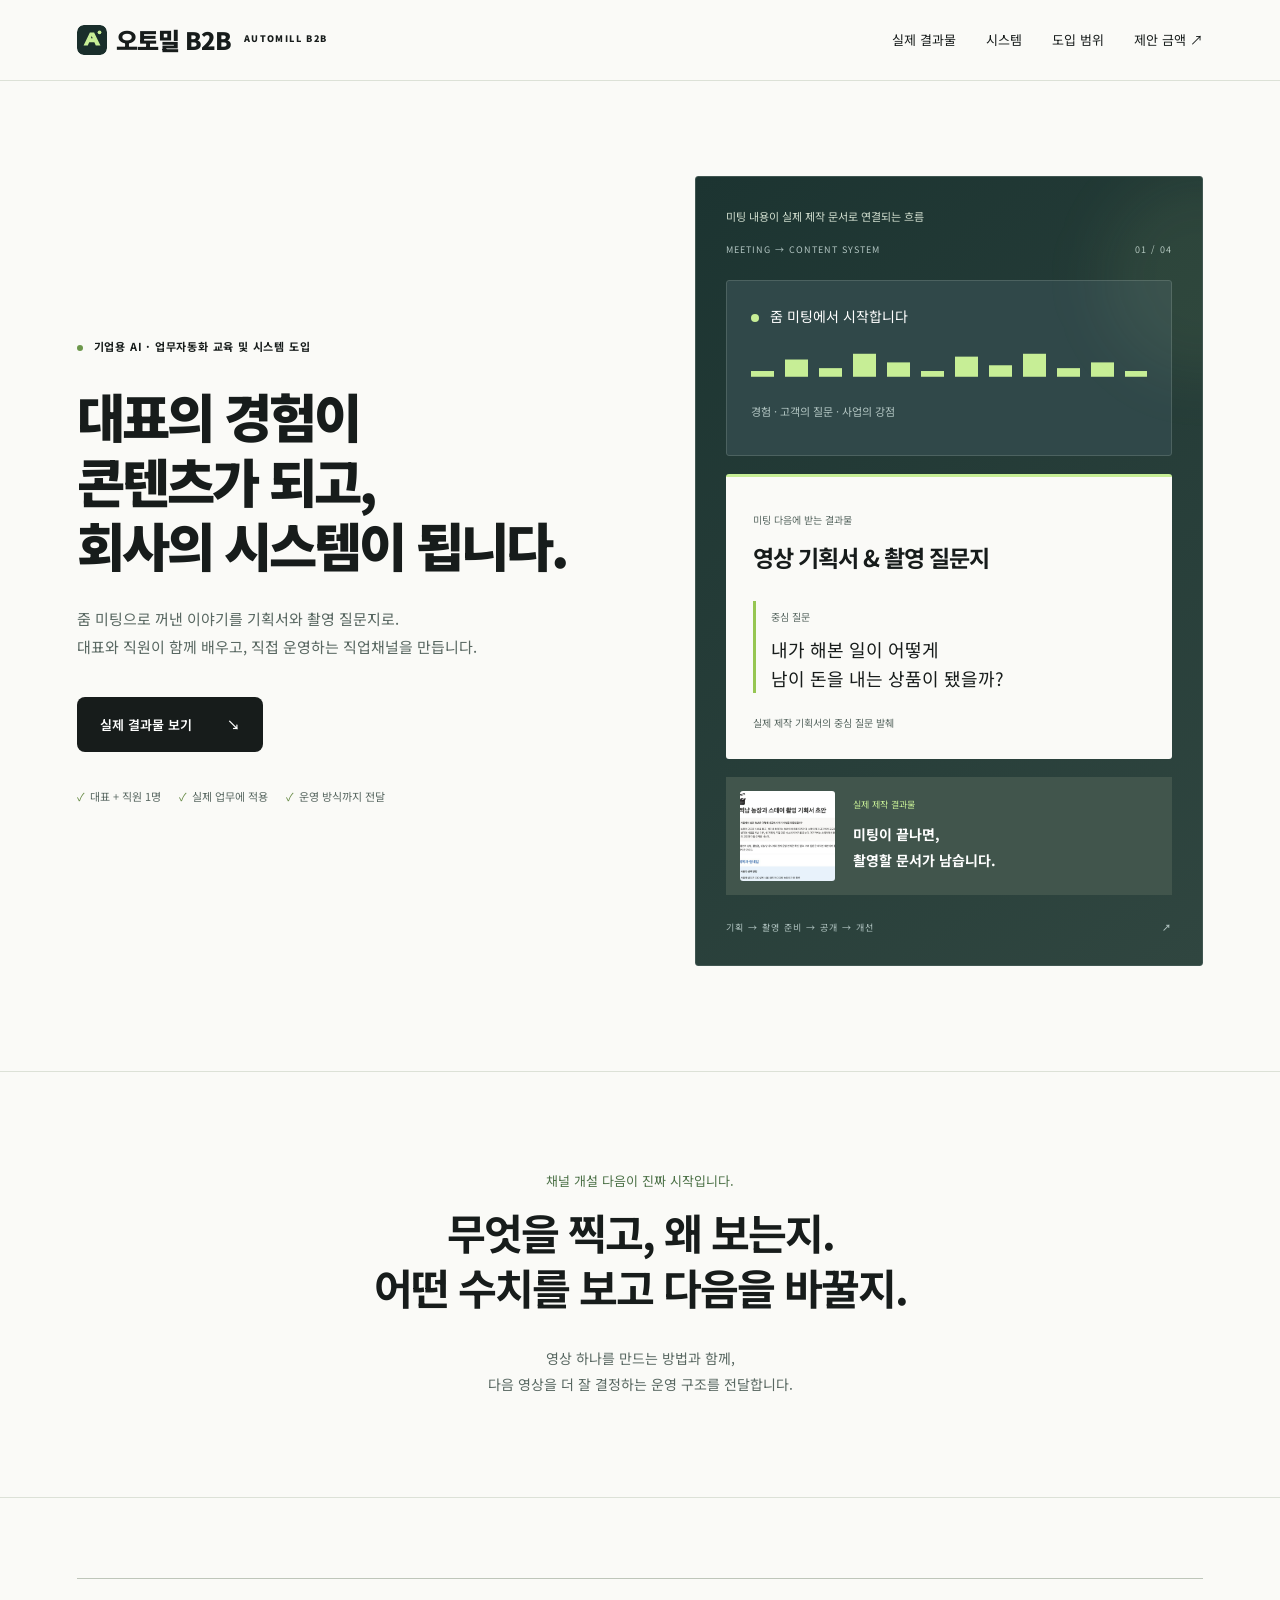
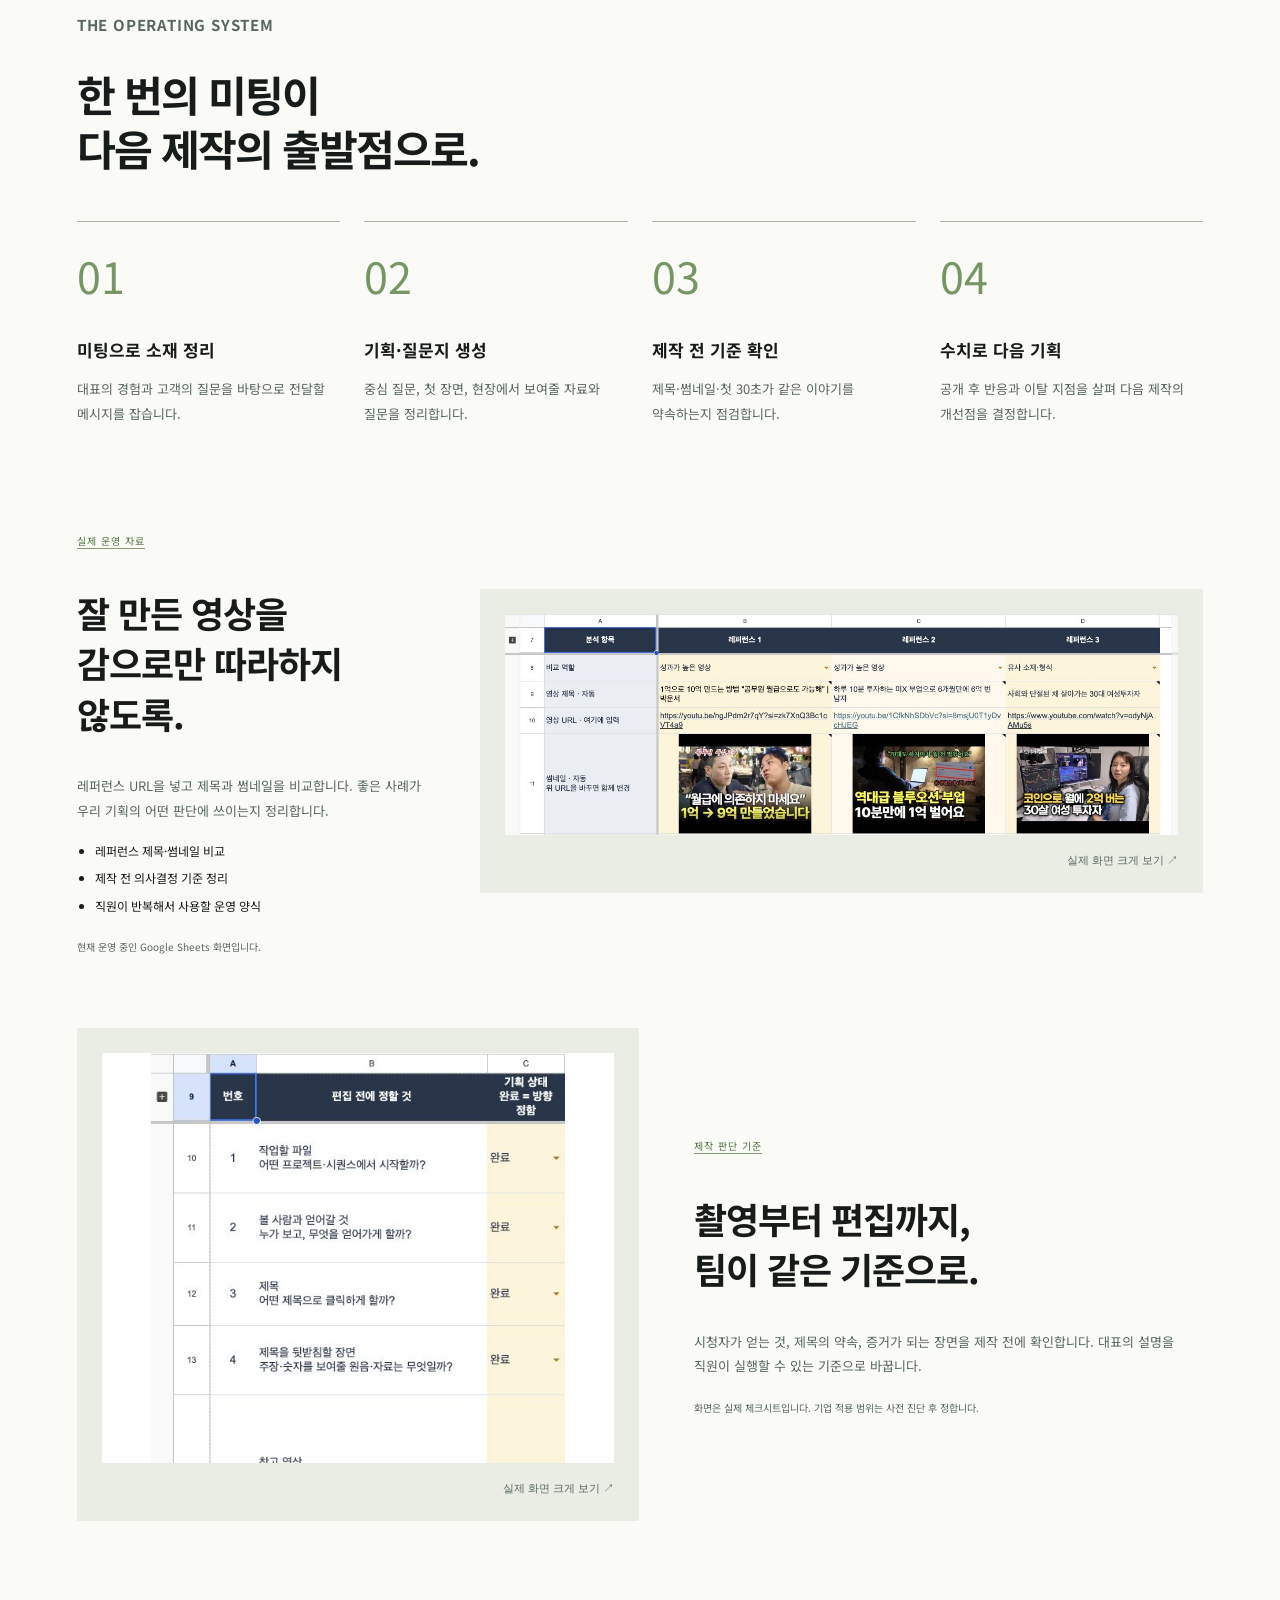
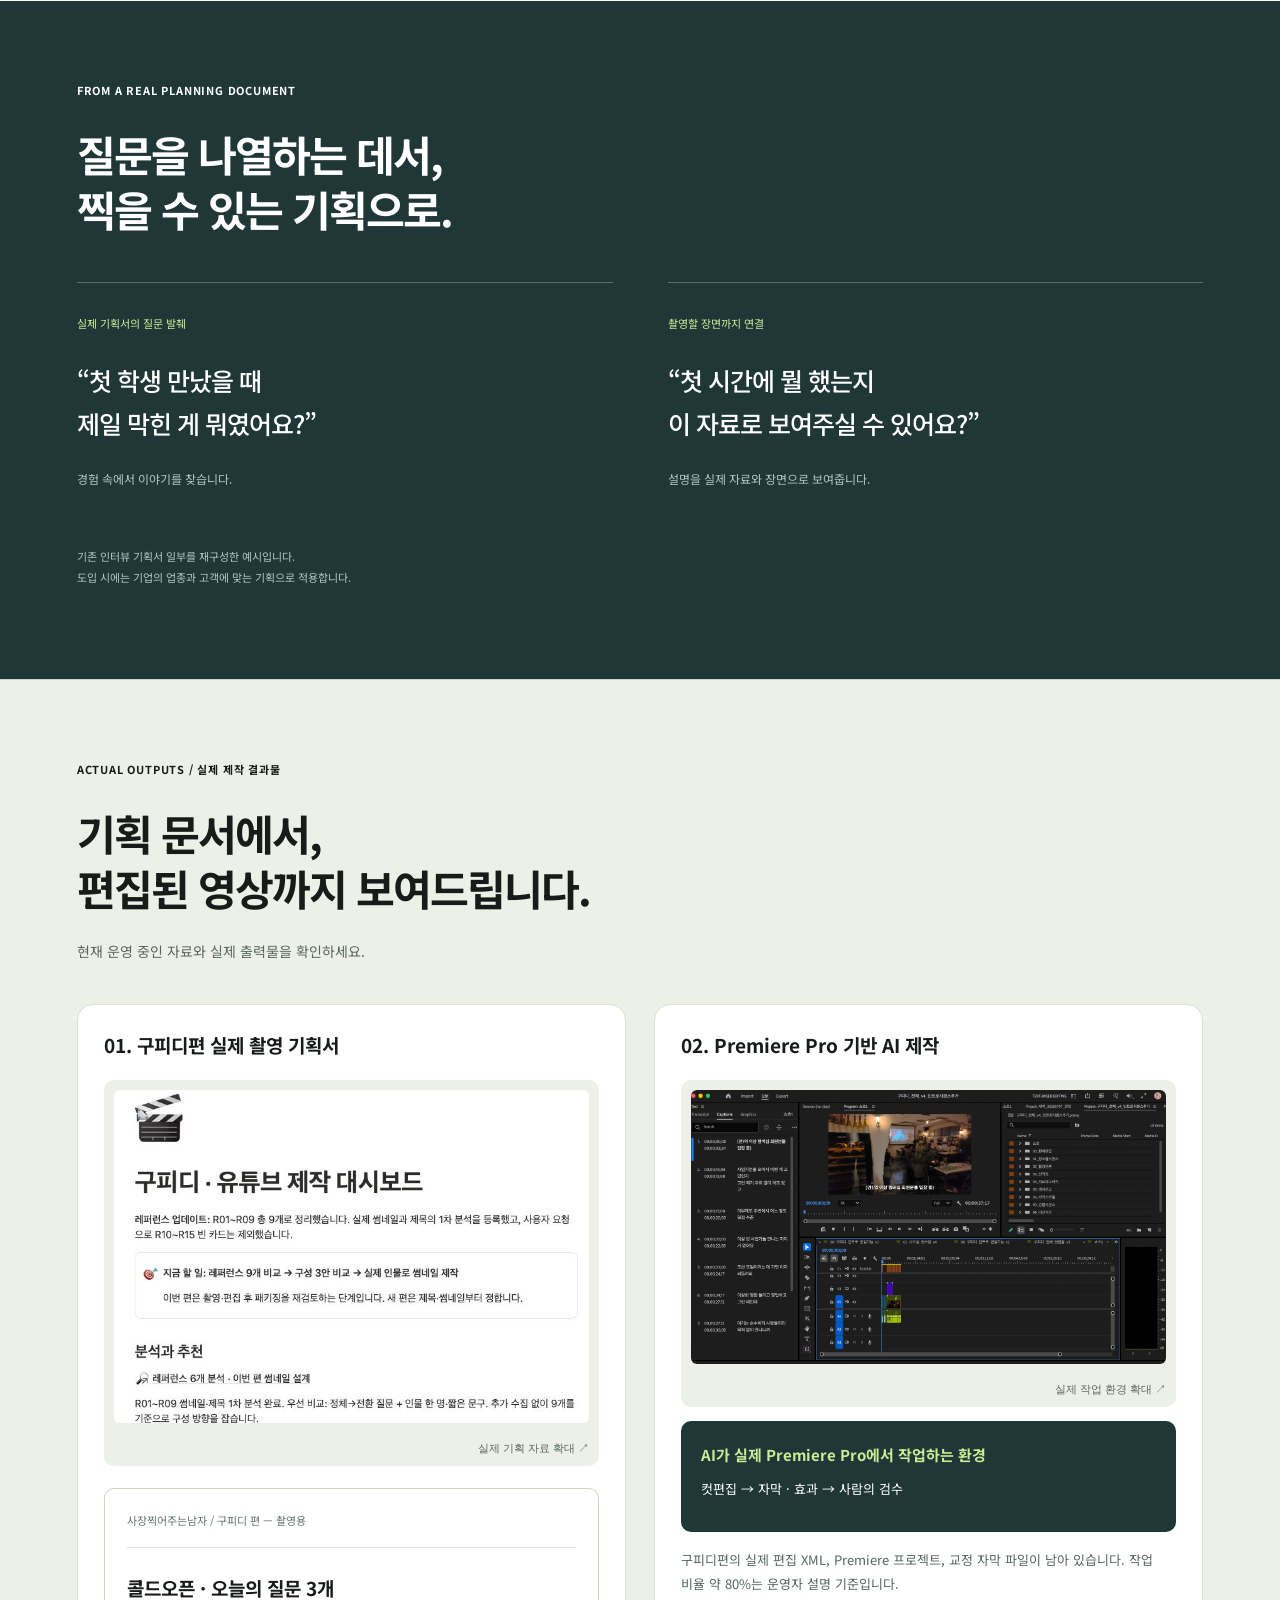
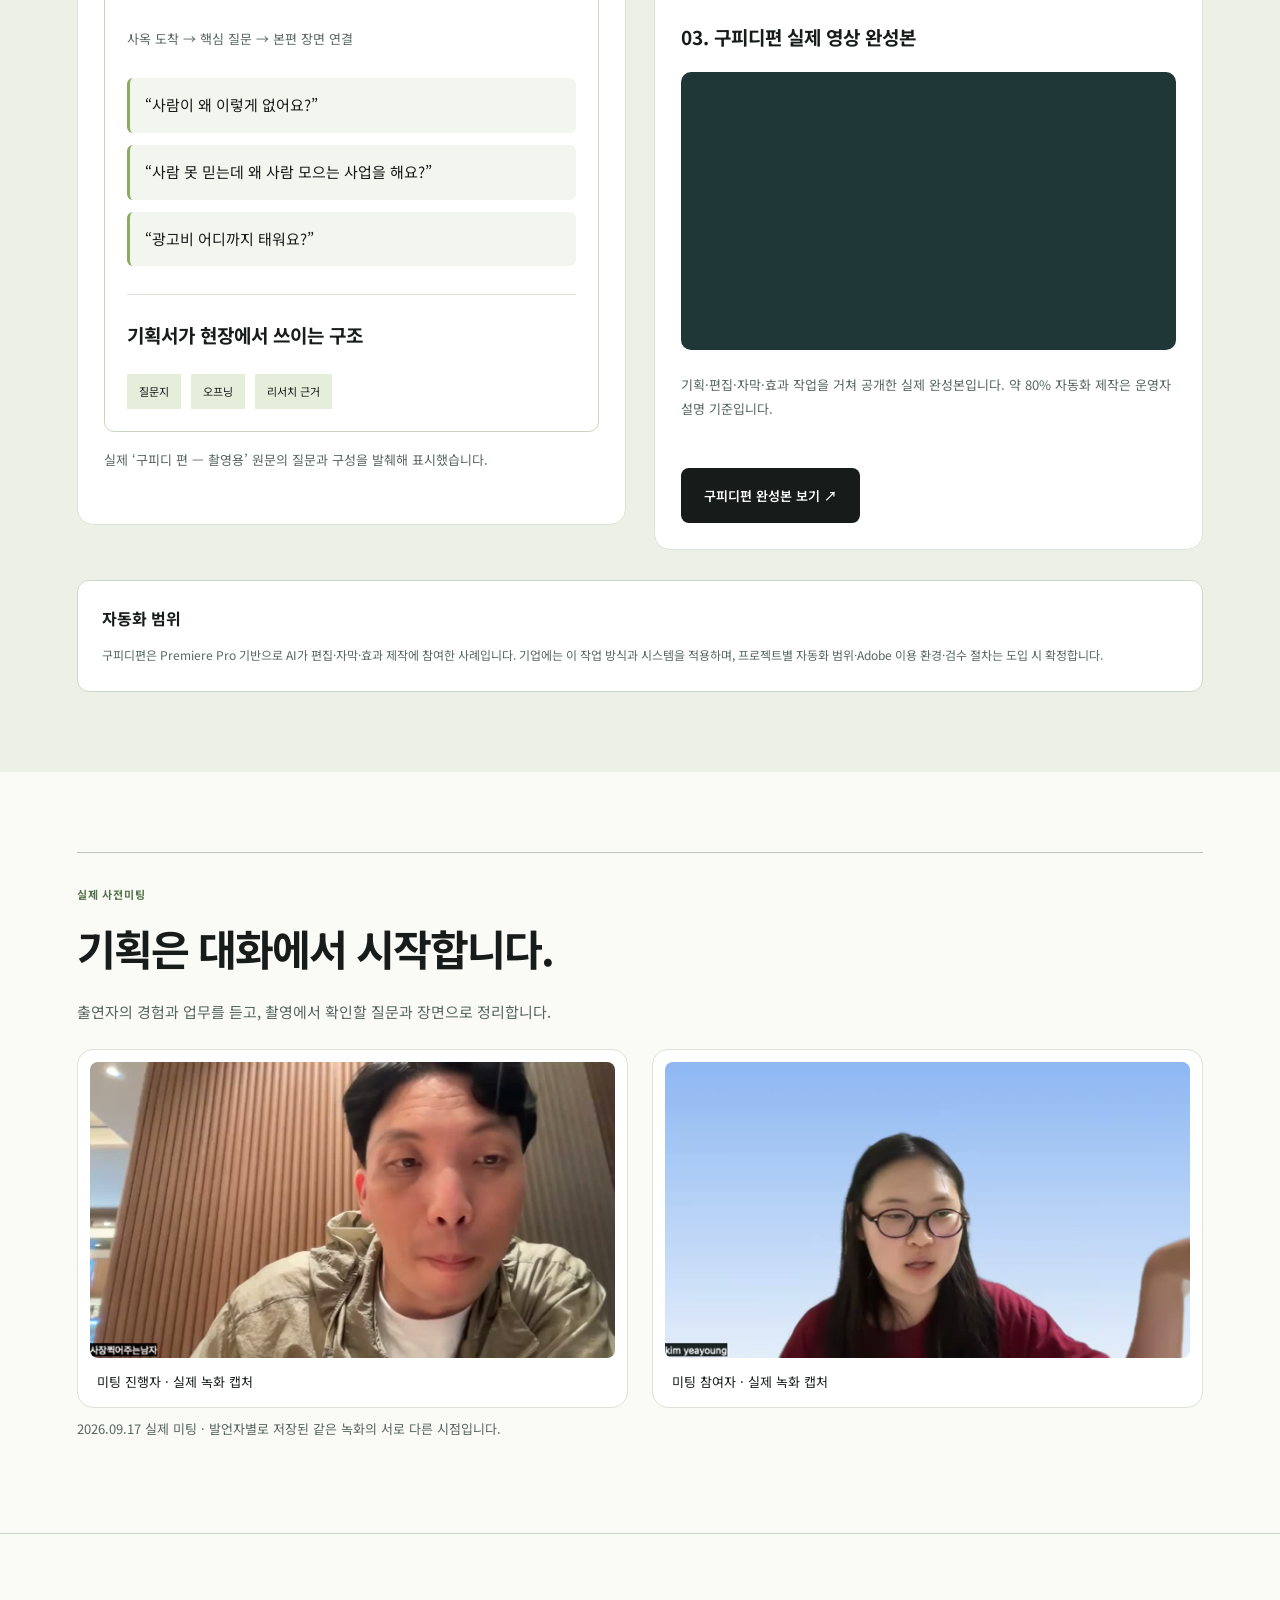
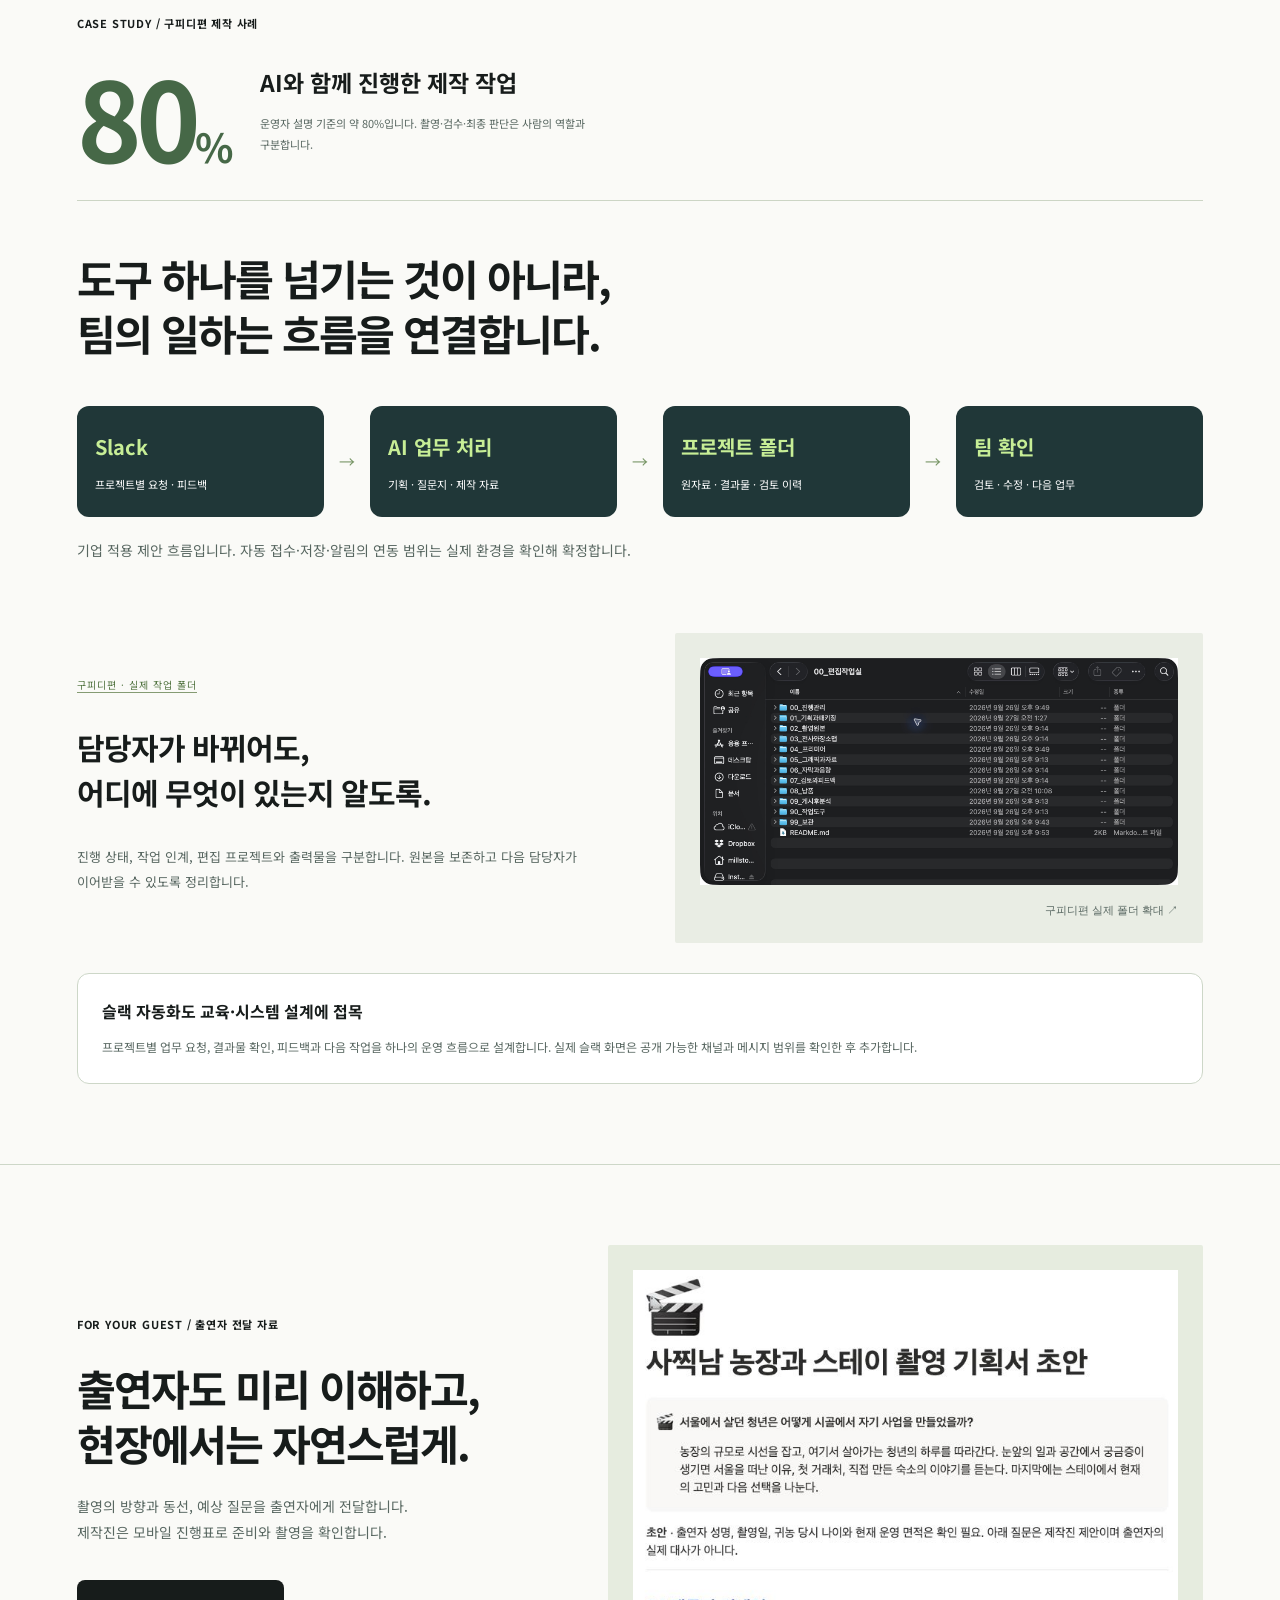
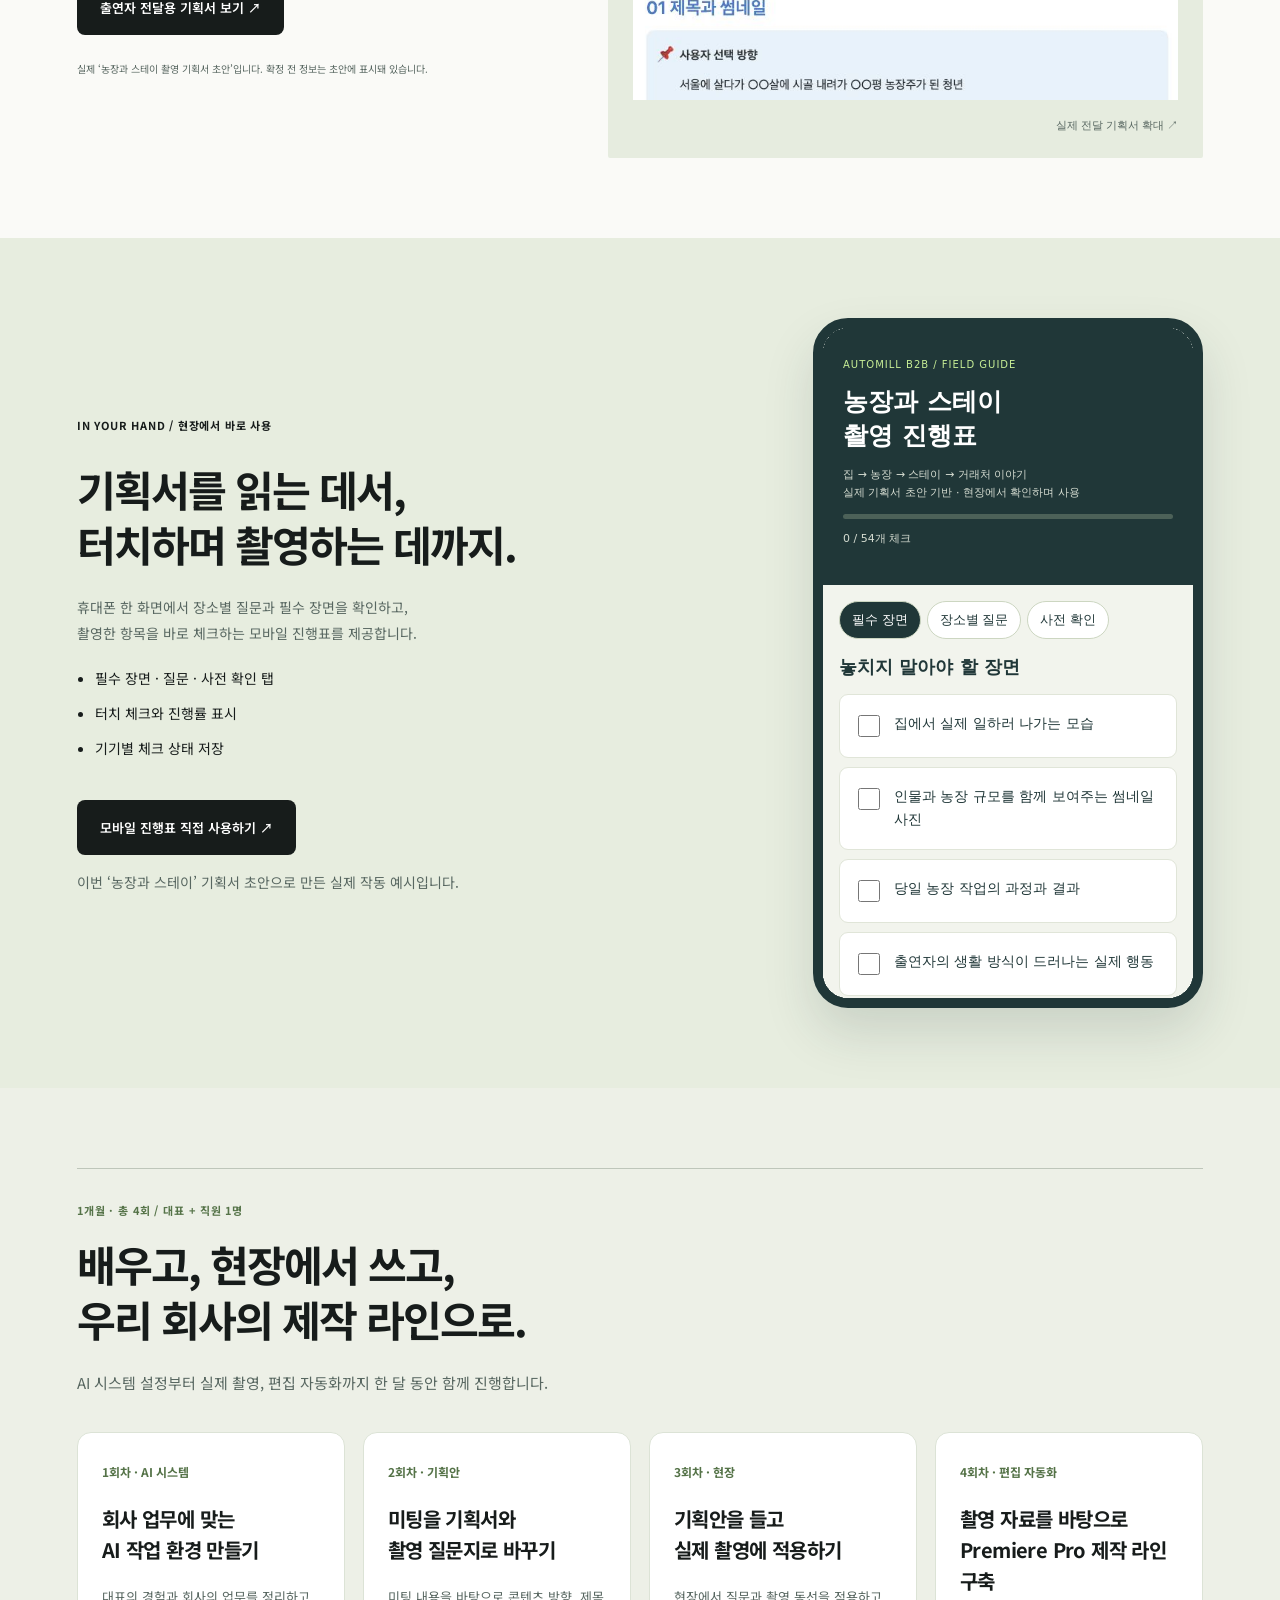
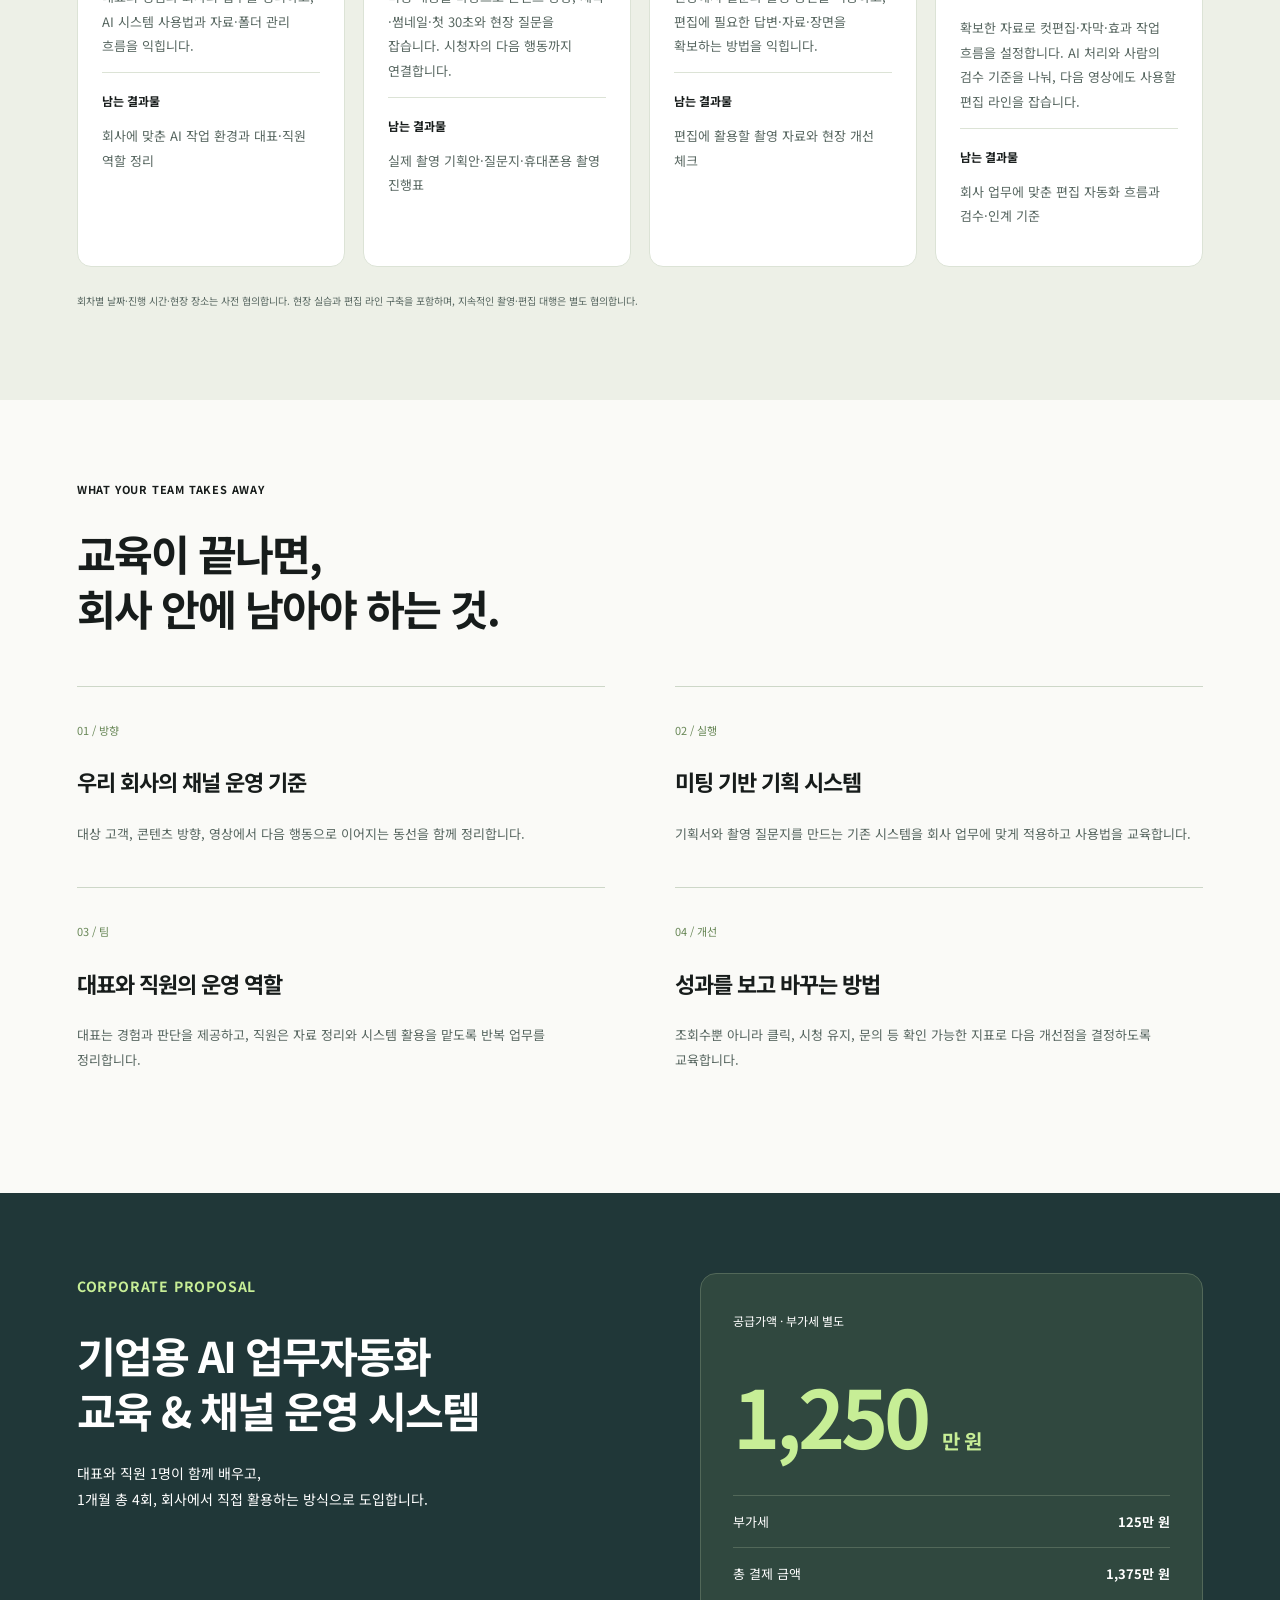
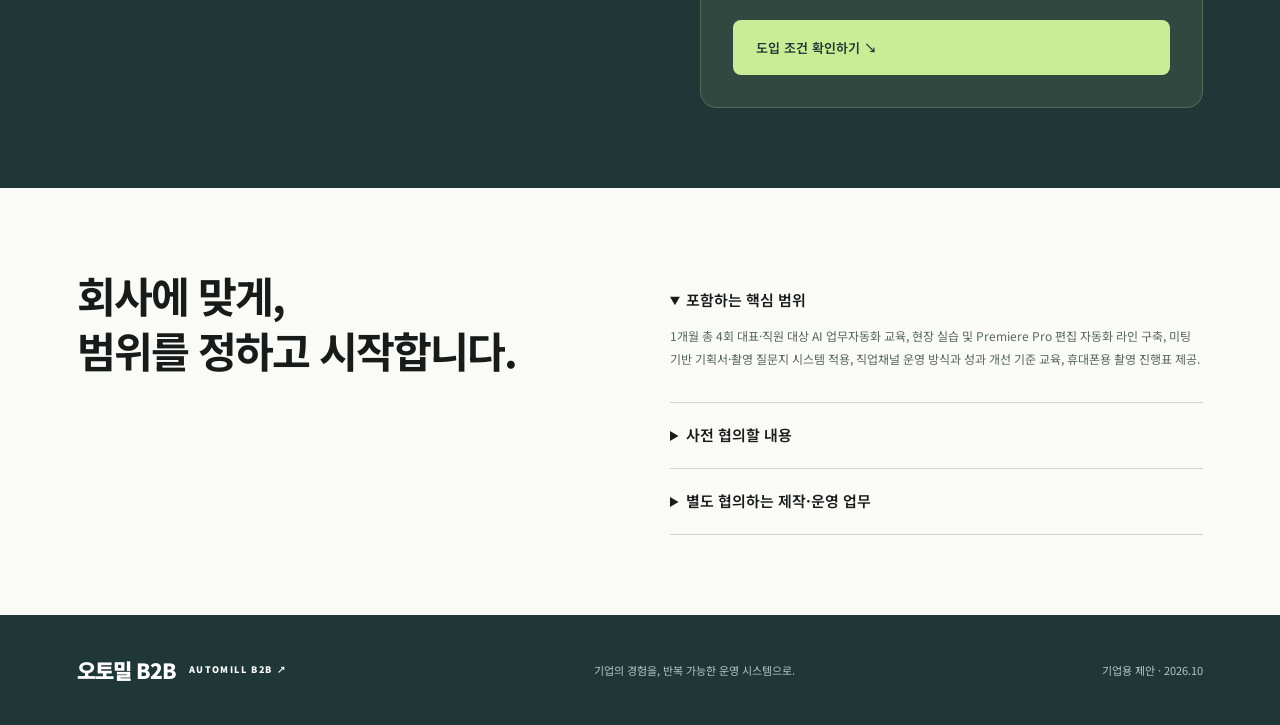
==== commit 6441bd2b: "Add one-month four-session corporate training curriculum" ====
--- a/corporate/index.html
+++ b/corporate/index.html
@@ -1,4 +1,4 @@
-<!doctype html><html lang="ko"><head><meta charset="utf-8"><meta name="viewport" content="width=device-width,initial-scale=1"><title>오토밀 B2B | 기업용 AI 채널 운영 시스템</title><meta name="description" content="대표와 직원이 함께 배우는 AI 업무자동화. 미팅에서 기획서와 촬영 질문지, 성과 개선까지 기업의 채널 운영 시스템을 구축합니다."><meta property="og:type" content="website"><meta property="og:title" content="대표의 경험을, 회사의 시스템으로 | 오토밀 B2B"><meta property="og:description" content="미팅에서 기획서·촬영 질문지·영상 제작까지. 대표와 직원이 함께 도입하는 기업용 AI 업무자동화 시스템."><meta property="og:image" content="https://ohmaetdol.github.io/linkfrom-partnership/corporate/assets/share-preview.png"><meta property="og:image:width" content="1200"><meta property="og:image:height" content="630"><link rel="icon" type="image/svg+xml" href="assets/icon.svg"><link rel="apple-touch-icon" href="assets/apple-icon.png"><meta name="theme-color" content="#203738"><link rel="stylesheet" href="style.css?v=polished-20261007"></head><body>
+<!doctype html><html lang="ko"><head><meta charset="utf-8"><meta name="viewport" content="width=device-width,initial-scale=1"><title>오토밀 B2B | 기업용 AI 채널 운영 시스템</title><meta name="description" content="대표와 직원이 함께 배우는 AI 업무자동화. 미팅에서 기획서와 촬영 질문지, 성과 개선까지 기업의 채널 운영 시스템을 구축합니다."><meta property="og:type" content="website"><meta property="og:title" content="대표의 경험을, 회사의 시스템으로 | 오토밀 B2B"><meta property="og:description" content="미팅에서 기획서·촬영 질문지·영상 제작까지. 대표와 직원이 함께 도입하는 기업용 AI 업무자동화 시스템."><meta property="og:image" content="https://ohmaetdol.github.io/linkfrom-partnership/corporate/assets/share-preview.png"><meta property="og:image:width" content="1200"><meta property="og:image:height" content="630"><link rel="icon" type="image/svg+xml" href="assets/icon.svg"><link rel="apple-touch-icon" href="assets/apple-icon.png"><meta name="theme-color" content="#203738"><link rel="stylesheet" href="style.css?v=curriculum-20261007"></head><body>
 <header><a class="logo" href="#"><img src="assets/icon.svg" alt="" width="30" height="30">오토밀 B2B<span> AUTOMILL B2B</span></a><nav><a href="#outputs">실제 결과물</a><a href="#system">시스템</a><a href="#delivery">도입 범위</a><a href="#price">제안 금액 ↗</a></nav></header>
 <main><section class="hero"><div class="intro"><p class="eyebrow"><span class="status-dot"></span> 기업용 AI · 업무자동화 교육 및 시스템 도입</p><h1>대표의 경험이<br>콘텐츠가 되고,<br><em>회사의 시스템이 됩니다.</em></h1><p class="lead">줌 미팅으로 꺼낸 이야기를 기획서와 촬영 질문지로.<br>대표와 직원이 함께 배우고, 직접 운영하는 직업채널을 만듭니다.</p><a class="button" href="#outputs">실제 결과물 보기 <span>↘</span></a><div class="hero-meta"><span>대표 + 직원 1명</span><span>실제 업무에 적용</span><span>운영 방식까지 전달</span></div></div><div class="visual"><div class="visual-label">미팅 내용이 실제 제작 문서로 연결되는 흐름</div><div class="visual-top">MEETING → CONTENT SYSTEM <span>01 / 04</span></div><div class="meeting"><span class="dot"></span> 줌 미팅에서 시작합니다<div class="wave" aria-hidden="true">▂ ▆ ▃ █ ▅ ▂ ▇ ▄ █ ▃ ▅ ▂ ▆ ▃ ▇ ▂</div><p>경험 · 고객의 질문 · 사업의 강점</p></div><div class="output"><small>미팅 다음에 받는 결과물</small><h3>영상 기획서 & 촬영 질문지</h3><div><span>중심 질문</span><p>내가 해본 일이 어떻게<br>남이 돈을 내는 상품이 됐을까?</p></div><p class="source">실제 제작 기획서의 중심 질문 발췌</p></div><div class="hero-proof"><img src="assets/guest-plan.png" alt="실제 촬영 기획서"><div><span>실제 제작 결과물</span><strong>미팅이 끝나면,<br>촬영할 문서가 남습니다.</strong></div></div><div class="visual-bottom"><span>기획 → 촬영 준비 → 공개 → 개선</span><b>↗</b></div></div></section>
 <section class="statement"><p>채널 개설 다음이 진짜 시작입니다.</p><h2>무엇을 찍고, 왜 보는지.<br>어떤 수치를 보고 다음을 바꿀지.</h2><p class="muted">영상 하나를 만드는 방법과 함께,<br>다음 영상을 더 잘 결정하는 운영 구조를 전달합니다.</p></section>
@@ -6,7 +6,7 @@
 <div class="evidence"><div class="evidence-copy"><span class="tag">실제 운영 자료</span><h3>잘 만든 영상을<br>감으로만 따라하지 않도록.</h3><p>레퍼런스 URL을 넣고 제목과 썸네일을 비교합니다. 좋은 사례가 우리 기획의 어떤 판단에 쓰이는지 정리합니다.</p><ul><li>레퍼런스 제목·썸네일 비교</li><li>제작 전 의사결정 기준 정리</li><li>직원이 반복해서 사용할 운영 양식</li></ul><small>현재 운영 중인 Google Sheets 화면입니다.</small></div><button class="screen" data-image="assets/reference.jpg" aria-label="레퍼런스 비교 실제 화면 확대"><img src="assets/reference.jpg" alt="실제 레퍼런스 비교 시트의 제목과 썸네일 자동 표시 화면"><span>실제 화면 크게 보기 ↗</span></button></div>
 <div class="evidence second"><button class="screen" data-image="assets/checksheet.jpg" aria-label="편집 전 체크시트 확대"><img src="assets/checksheet.jpg" alt="실제 롱폼 편집 전 체크시트"><span>실제 화면 크게 보기 ↗</span></button><div class="evidence-copy"><span class="tag">제작 판단 기준</span><h3>촬영부터 편집까지,<br>팀이 같은 기준으로.</h3><p>시청자가 얻는 것, 제목의 약속, 증거가 되는 장면을 제작 전에 확인합니다. 대표의 설명을 직원이 실행할 수 있는 기준으로 바꿉니다.</p><small>화면은 실제 체크시트입니다. 기업 적용 범위는 사전 진단 후 정합니다.</small></div></div></section>
 <section class="sample section"><p class="eyebrow">FROM A REAL PLANNING DOCUMENT</p><h2>질문을 나열하는 데서,<br>찍을 수 있는 기획으로.</h2><div class="questions"><div><small>실제 기획서의 질문 발췌</small><h3>“첫 학생 만났을 때<br>제일 막힌 게 뭐였어요?”</h3><p>경험 속에서 이야기를 찾습니다.</p></div><div><small>촬영할 장면까지 연결</small><h3>“첫 시간에 뭘 했는지<br>이 자료로 보여주실 수 있어요?”</h3><p>설명을 실제 자료와 장면으로 보여줍니다.</p></div></div><p class="muted">기존 인터뷰 기획서 일부를 재구성한 예시입니다.<br>도입 시에는 기업의 업종과 고객에 맞는 기획으로 적용합니다.</p></section>
-<section id="outputs" class="section actual-outputs"><p class="eyebrow">ACTUAL OUTPUTS / 실제 제작 결과물</p><h2>기획 문서에서,<br>편집된 영상까지 보여드립니다.</h2><p class="muted">현재 운영 중인 자료와 실제 출력물을 확인하세요.</p><div class="output-gallery"><article><h3>01. 구피디편 실제 촬영 기획서</h3><button class="screen" data-image="assets/koopd-notion-plan.png" aria-label="실제 구피디 노션 제작 자료 확대"><img src="assets/koopd-notion-plan.png" alt="구피디 실제 노션 제작 대시보드 캡처"><span>실제 기획 자료 확대 ↗</span></button><div class="real-plan"><div class="plan-top">사장찍어주는남자 / 구피디 편 — 촬영용</div><h4>콜드오픈 · 오늘의 질문 3개</h4><p>사옥 도착 → 핵심 질문 → 본편 장면 연결</p><blockquote>“사람이 왜 이렇게 없어요?”</blockquote><blockquote>“사람 못 믿는데 왜 사람 모으는 사업을 해요?”</blockquote><blockquote>“광고비 어디까지 태워요?”</blockquote><hr><h4>기획서가 현장에서 쓰이는 구조</h4><div class="plan-tabs"><span>질문지</span><span>오프닝</span><span>리서치 근거</span></div></div><p>실제 ‘구피디 편 — 촬영용’ 원문의 질문과 구성을 발췌해 표시했습니다. </p></article><article><h3>02. Premiere Pro 기반 AI 제작</h3><button class="screen" data-image="assets/premiere-ai-workspace.png" aria-label="AI가 작업하는 실제 프리미어 환경 확대"><img class="case-frame" src="assets/premiere-ai-workspace.png" alt="구피디편 실제 Premiere Pro 작업 환경: 자막 패널과 영상 미리보기, 편집 타임라인"><span>실제 작업 환경 확대 ↗</span></button><div class="premiere-caption"><strong>AI가 실제 Premiere Pro에서 작업하는 환경</strong><p>컷편집 → 자막 · 효과 → 사람의 검수</p></div><p>구피디편의 실제 편집 XML, Premiere 프로젝트, 교정 자막 파일이 남아 있습니다. 작업 비율 약 80%는 운영자 설명 기준입니다.</p><h3>03. 구피디편 실제 영상 완성본</h3><iframe class="youtube" src="https://www.youtube.com/embed/JWDuv-KC7WA" title="구피디편 실제 공개 영상 완성본" loading="lazy" allow="accelerometer; autoplay; clipboard-write; encrypted-media; gyroscope; picture-in-picture; web-share" allowfullscreen></iframe><p>기획·편집·자막·효과 작업을 거쳐 공개한 실제 완성본입니다. 약 80% 자동화 제작은 운영자 설명 기준입니다.</p><a class="button" href="https://www.youtube.com/watch?v=JWDuv-KC7WA" target="_blank" rel="noopener">구피디편 완성본 보기 ↗</a></article></div><div class="automation-note"><strong>자동화 범위</strong><p>구피디편은 Premiere Pro 기반으로 AI가 편집·자막·효과 제작에 참여한 사례입니다. 기업에는 이 작업 방식과 시스템을 적용하며, 프로젝트별 자동화 범위·Adobe 이용 환경·검수 절차는 도입 시 확정합니다.</p></div></section><section id="zoom-meeting" class="section"><div class="section-head"><span>실제 사전미팅</span><h2>기획은 대화에서 시작합니다.</h2><p>출연자의 경험과 업무를 듣고, 촬영에서 확인할 질문과 장면으로 정리합니다.</p></div><div class="zoom-pair"><figure><img src="assets/zoom-meeting-host.jpg" alt="실제 Zoom 미팅 진행자 화면" loading="lazy"><figcaption>미팅 진행자 · 실제 녹화 캡처</figcaption></figure><figure><img src="assets/zoom-meeting-guest.jpg" alt="같은 Zoom 미팅 참여자 화면" loading="lazy"><figcaption>미팅 참여자 · 실제 녹화 캡처</figcaption></figure></div><p class="zoom-note">2026.09.17 실제 미팅 · 발언자별로 저장된 같은 녹화의 서로 다른 시점입니다.</p></section><section id="team-system" class="section team-system"><p class="eyebrow">CASE STUDY / 구피디편 제작 사례</p><div class="case-stat"><b>80<span>%</span></b><div><strong>AI와 함께 진행한 제작 작업</strong><p>운영자 설명 기준의 약 80%입니다. 촬영·검수·최종 판단은 사람의 역할과 구분합니다.</p></div></div><h2>도구 하나를 넘기는 것이 아니라,<br>팀의 일하는 흐름을 연결합니다.</h2><div class="team-flow"><div><b>Slack</b><span>프로젝트별 요청 · 피드백</span></div><i>→</i><div><b>AI 업무 처리</b><span>기획 · 질문지 · 제작 자료</span></div><i>→</i><div><b>프로젝트 폴더</b><span>원자료 · 결과물 · 검토 이력</span></div><i>→</i><div><b>팀 확인</b><span>검토 · 수정 · 다음 업무</span></div></div><p class="muted">기업 적용 제안 흐름입니다. 자동 접수·저장·알림의 연동 범위는 실제 환경을 확인해 확정합니다.</p><div class="folder-layout"><div><span class="tag">구피디편 · 실제 작업 폴더</span><h3>담당자가 바뀌어도,<br>어디에 무엇이 있는지 알도록.</h3><p>진행 상태, 작업 인계, 편집 프로젝트와 출력물을 구분합니다. 원본을 보존하고 다음 담당자가 이어받을 수 있도록 정리합니다.</p></div><button class="screen" data-image="assets/koopd-folders.png" aria-label="구피디편 실제 폴더 구조 확대"><img src="assets/koopd-folders.png" alt="구피디편 작업실의 기획, 원본, 전사, 편집, 검토, 출력, 게시 후 분석 폴더"><span>구피디편 실제 폴더 확대 ↗</span></button></div><div class="automation-note"><strong>슬랙 자동화도 교육·시스템 설계에 접목</strong><p>프로젝트별 업무 요청, 결과물 확인, 피드백과 다음 작업을 하나의 운영 흐름으로 설계합니다. 실제 슬랙 화면은 공개 가능한 채널과 메시지 범위를 확인한 후 추가합니다.</p></div></section><section id="guest-guide" class="section guest-guide"><div><p class="eyebrow">FOR YOUR GUEST / 출연자 전달 자료</p><h2>출연자도 미리 이해하고,<br>현장에서는 자연스럽게.</h2><p class="muted">촬영의 방향과 동선, 예상 질문을 출연자에게 전달합니다.<br>제작진은 모바일 진행표로 준비와 촬영을 확인합니다.</p><a class="button" href="https://stump-melon-010.notion.site/3f2adade1e7381679335f3c52739cb4f" target="_blank" rel="noopener">출연자 전달용 기획서 보기 ↗</a><p class="smallprint">실제 ‘농장과 스테이 촬영 기획서 초안’입니다. 확정 전 정보는 초안에 표시돼 있습니다.</p></div><button class="screen" data-image="assets/guest-plan.png" aria-label="출연자 전달 기획서 원본 확대"><img src="assets/guest-plan.png" alt="출연자에게 전달하는 노션 촬영 기획서 실제 화면"><span>실제 전달 기획서 확대 ↗</span></button></section><section id="mobile-guide" class="section mobile-guide"><div><p class="eyebrow">IN YOUR HAND / 현장에서 바로 사용</p><h2>기획서를 읽는 데서,<br>터치하며 촬영하는 데까지.</h2><p class="muted">휴대폰 한 화면에서 장소별 질문과 필수 장면을 확인하고,<br>촬영한 항목을 바로 체크하는 모바일 진행표를 제공합니다.</p><ul><li>필수 장면 · 질문 · 사전 확인 탭</li><li>터치 체크와 진행률 표시</li><li>기기별 체크 상태 저장</li></ul><a class="button" href="field/" target="_blank">모바일 진행표 직접 사용하기 ↗</a><p class="muted">이번 ‘농장과 스테이’ 기획서 초안으로 만든 실제 작동 예시입니다.</p></div><iframe src="field/" title="휴대폰 촬영 진행표 작동 예시"></iframe></section><section id="delivery" class="section"><p class="eyebrow">WHAT YOUR TEAM TAKES AWAY</p><h2>교육이 끝나면,<br>회사 안에 남아야 하는 것.</h2><div class="deliveries"><article><span>01 / 방향</span><h3>우리 회사의 채널 운영 기준</h3><p>대상 고객, 콘텐츠 방향, 영상에서 다음 행동으로 이어지는 동선을 함께 정리합니다.</p></article><article><span>02 / 실행</span><h3>미팅 기반 기획 시스템</h3><p>기획서와 촬영 질문지를 만드는 기존 시스템을 회사 업무에 맞게 적용하고 사용법을 교육합니다.</p></article><article><span>03 / 팀</span><h3>대표와 직원의 운영 역할</h3><p>대표는 경험과 판단을 제공하고, 직원은 자료 정리와 시스템 활용을 맡도록 반복 업무를 정리합니다.</p></article><article><span>04 / 개선</span><h3>성과를 보고 바꾸는 방법</h3><p>조회수뿐 아니라 클릭, 시청 유지, 문의 등 확인 가능한 지표로 다음 개선점을 결정하도록 교육합니다.</p></article></div></section>
-<section id="price" class="pricing section"><div><p class="eyebrow">CORPORATE PROPOSAL</p><h2>기업용 AI 업무자동화<br>교육 & 채널 운영 시스템</h2><p>대표와 직원 1명이 함께 배우고,<br>회사에서 직접 활용하는 방식으로 도입합니다.</p></div><div class="price-box"><small>공급가액 · 부가세 별도</small><div class="amount">1,250<span>만 원</span></div><div class="tax"><span>부가세</span><b>125만 원</b></div><div class="tax"><span>총 결제 금액</span><b>1,375만 원</b></div><a class="button" href="#scope">도입 조건 확인하기 ↘</a></div></section>
-<section id="scope" class="section scope"><h2>회사에 맞게,<br>범위를 정하고 시작합니다.</h2><div><details open><summary>포함하는 핵심 범위</summary><p>대표·직원 대상 AI 업무자동화 교육, 미팅 기반 기획서·촬영 질문지 시스템 적용, 직업채널 운영 방식과 성과 개선 기준 교육, 휴대폰용 촬영 진행표 제공.</p></details><details><summary>사전 협의할 내용</summary><p>교육 기간·횟수, 적용할 시스템 목록, 회사별 연동과 사용 환경, 이용 기간, 유지보수 및 지원 범위는 업무 진단 후 서면으로 확정합니다.</p></details><details><summary>별도 협의하는 제작·운영 업무</summary><p>촬영·편집 대행, 지속적인 채널 운영, 유료 AI 서비스 및 외부 도구 이용료는 포함 여부를 별도로 협의합니다. 특정 조회수나 매출을 보장하는 상품은 아닙니다.</p></details></div></section>
+<section id="outputs" class="section actual-outputs"><p class="eyebrow">ACTUAL OUTPUTS / 실제 제작 결과물</p><h2>기획 문서에서,<br>편집된 영상까지 보여드립니다.</h2><p class="muted">현재 운영 중인 자료와 실제 출력물을 확인하세요.</p><div class="output-gallery"><article><h3>01. 구피디편 실제 촬영 기획서</h3><button class="screen" data-image="assets/koopd-notion-plan.png" aria-label="실제 구피디 노션 제작 자료 확대"><img src="assets/koopd-notion-plan.png" alt="구피디 실제 노션 제작 대시보드 캡처"><span>실제 기획 자료 확대 ↗</span></button><div class="real-plan"><div class="plan-top">사장찍어주는남자 / 구피디 편 — 촬영용</div><h4>콜드오픈 · 오늘의 질문 3개</h4><p>사옥 도착 → 핵심 질문 → 본편 장면 연결</p><blockquote>“사람이 왜 이렇게 없어요?”</blockquote><blockquote>“사람 못 믿는데 왜 사람 모으는 사업을 해요?”</blockquote><blockquote>“광고비 어디까지 태워요?”</blockquote><hr><h4>기획서가 현장에서 쓰이는 구조</h4><div class="plan-tabs"><span>질문지</span><span>오프닝</span><span>리서치 근거</span></div></div><p>실제 ‘구피디 편 — 촬영용’ 원문의 질문과 구성을 발췌해 표시했습니다. </p></article><article><h3>02. Premiere Pro 기반 AI 제작</h3><button class="screen" data-image="assets/premiere-ai-workspace.png" aria-label="AI가 작업하는 실제 프리미어 환경 확대"><img class="case-frame" src="assets/premiere-ai-workspace.png" alt="구피디편 실제 Premiere Pro 작업 환경: 자막 패널과 영상 미리보기, 편집 타임라인"><span>실제 작업 환경 확대 ↗</span></button><div class="premiere-caption"><strong>AI가 실제 Premiere Pro에서 작업하는 환경</strong><p>컷편집 → 자막 · 효과 → 사람의 검수</p></div><p>구피디편의 실제 편집 XML, Premiere 프로젝트, 교정 자막 파일이 남아 있습니다. 작업 비율 약 80%는 운영자 설명 기준입니다.</p><h3>03. 구피디편 실제 영상 완성본</h3><iframe class="youtube" src="https://www.youtube.com/embed/JWDuv-KC7WA" title="구피디편 실제 공개 영상 완성본" loading="lazy" allow="accelerometer; autoplay; clipboard-write; encrypted-media; gyroscope; picture-in-picture; web-share" allowfullscreen></iframe><p>기획·편집·자막·효과 작업을 거쳐 공개한 실제 완성본입니다. 약 80% 자동화 제작은 운영자 설명 기준입니다.</p><a class="button" href="https://www.youtube.com/watch?v=JWDuv-KC7WA" target="_blank" rel="noopener">구피디편 완성본 보기 ↗</a></article></div><div class="automation-note"><strong>자동화 범위</strong><p>구피디편은 Premiere Pro 기반으로 AI가 편집·자막·효과 제작에 참여한 사례입니다. 기업에는 이 작업 방식과 시스템을 적용하며, 프로젝트별 자동화 범위·Adobe 이용 환경·검수 절차는 도입 시 확정합니다.</p></div></section><section id="zoom-meeting" class="section"><div class="section-head"><span>실제 사전미팅</span><h2>기획은 대화에서 시작합니다.</h2><p>출연자의 경험과 업무를 듣고, 촬영에서 확인할 질문과 장면으로 정리합니다.</p></div><div class="zoom-pair"><figure><img src="assets/zoom-meeting-host.jpg" alt="실제 Zoom 미팅 진행자 화면" loading="lazy"><figcaption>미팅 진행자 · 실제 녹화 캡처</figcaption></figure><figure><img src="assets/zoom-meeting-guest.jpg" alt="같은 Zoom 미팅 참여자 화면" loading="lazy"><figcaption>미팅 참여자 · 실제 녹화 캡처</figcaption></figure></div><p class="zoom-note">2026.09.17 실제 미팅 · 발언자별로 저장된 같은 녹화의 서로 다른 시점입니다.</p></section><section id="team-system" class="section team-system"><p class="eyebrow">CASE STUDY / 구피디편 제작 사례</p><div class="case-stat"><b>80<span>%</span></b><div><strong>AI와 함께 진행한 제작 작업</strong><p>운영자 설명 기준의 약 80%입니다. 촬영·검수·최종 판단은 사람의 역할과 구분합니다.</p></div></div><h2>도구 하나를 넘기는 것이 아니라,<br>팀의 일하는 흐름을 연결합니다.</h2><div class="team-flow"><div><b>Slack</b><span>프로젝트별 요청 · 피드백</span></div><i>→</i><div><b>AI 업무 처리</b><span>기획 · 질문지 · 제작 자료</span></div><i>→</i><div><b>프로젝트 폴더</b><span>원자료 · 결과물 · 검토 이력</span></div><i>→</i><div><b>팀 확인</b><span>검토 · 수정 · 다음 업무</span></div></div><p class="muted">기업 적용 제안 흐름입니다. 자동 접수·저장·알림의 연동 범위는 실제 환경을 확인해 확정합니다.</p><div class="folder-layout"><div><span class="tag">구피디편 · 실제 작업 폴더</span><h3>담당자가 바뀌어도,<br>어디에 무엇이 있는지 알도록.</h3><p>진행 상태, 작업 인계, 편집 프로젝트와 출력물을 구분합니다. 원본을 보존하고 다음 담당자가 이어받을 수 있도록 정리합니다.</p></div><button class="screen" data-image="assets/koopd-folders.png" aria-label="구피디편 실제 폴더 구조 확대"><img src="assets/koopd-folders.png" alt="구피디편 작업실의 기획, 원본, 전사, 편집, 검토, 출력, 게시 후 분석 폴더"><span>구피디편 실제 폴더 확대 ↗</span></button></div><div class="automation-note"><strong>슬랙 자동화도 교육·시스템 설계에 접목</strong><p>프로젝트별 업무 요청, 결과물 확인, 피드백과 다음 작업을 하나의 운영 흐름으로 설계합니다. 실제 슬랙 화면은 공개 가능한 채널과 메시지 범위를 확인한 후 추가합니다.</p></div></section><section id="guest-guide" class="section guest-guide"><div><p class="eyebrow">FOR YOUR GUEST / 출연자 전달 자료</p><h2>출연자도 미리 이해하고,<br>현장에서는 자연스럽게.</h2><p class="muted">촬영의 방향과 동선, 예상 질문을 출연자에게 전달합니다.<br>제작진은 모바일 진행표로 준비와 촬영을 확인합니다.</p><a class="button" href="https://stump-melon-010.notion.site/3f2adade1e7381679335f3c52739cb4f" target="_blank" rel="noopener">출연자 전달용 기획서 보기 ↗</a><p class="smallprint">실제 ‘농장과 스테이 촬영 기획서 초안’입니다. 확정 전 정보는 초안에 표시돼 있습니다.</p></div><button class="screen" data-image="assets/guest-plan.png" aria-label="출연자 전달 기획서 원본 확대"><img src="assets/guest-plan.png" alt="출연자에게 전달하는 노션 촬영 기획서 실제 화면"><span>실제 전달 기획서 확대 ↗</span></button></section><section id="mobile-guide" class="section mobile-guide"><div><p class="eyebrow">IN YOUR HAND / 현장에서 바로 사용</p><h2>기획서를 읽는 데서,<br>터치하며 촬영하는 데까지.</h2><p class="muted">휴대폰 한 화면에서 장소별 질문과 필수 장면을 확인하고,<br>촬영한 항목을 바로 체크하는 모바일 진행표를 제공합니다.</p><ul><li>필수 장면 · 질문 · 사전 확인 탭</li><li>터치 체크와 진행률 표시</li><li>기기별 체크 상태 저장</li></ul><a class="button" href="field/" target="_blank">모바일 진행표 직접 사용하기 ↗</a><p class="muted">이번 ‘농장과 스테이’ 기획서 초안으로 만든 실제 작동 예시입니다.</p></div><iframe src="field/" title="휴대폰 촬영 진행표 작동 예시"></iframe></section><section id="curriculum" class="section curriculum"><div class="section-head"><span>1개월 · 총 4회 / 대표 + 직원 1명</span><h2>배우고, 현장에서 쓰고,<br>우리 회사의 제작 라인으로.</h2><p>AI 시스템 설정부터 실제 촬영, 편집 자동화까지 한 달 동안 함께 진행합니다.</p></div><div class="curriculum-grid"><article><span>1회차 · AI 시스템</span><h3>회사 업무에 맞는<br>AI 작업 환경 만들기</h3><p>대표의 경험과 회사의 업무를 정리하고, AI 시스템 사용법과 자료·폴더 관리 흐름을 익힙니다.</p><strong>남는 결과물</strong><p>회사에 맞춘 AI 작업 환경과 대표·직원 역할 정리</p></article><article><span>2회차 · 기획안</span><h3>미팅을 기획서와<br>촬영 질문지로 바꾸기</h3><p>미팅 내용을 바탕으로 콘텐츠 방향, 제목·썸네일·첫 30초와 현장 질문을 잡습니다. 시청자의 다음 행동까지 연결합니다.</p><strong>남는 결과물</strong><p>실제 촬영 기획안·질문지·휴대폰용 촬영 진행표</p></article><article><span>3회차 · 현장</span><h3>기획안을 들고<br>실제 촬영에 적용하기</h3><p>현장에서 질문과 촬영 동선을 적용하고, 편집에 필요한 답변·자료·장면을 확보하는 방법을 익힙니다.</p><strong>남는 결과물</strong><p>편집에 활용할 촬영 자료와 현장 개선 체크</p></article><article><span>4회차 · 편집 자동화</span><h3>촬영 자료를 바탕으로<br>Premiere Pro 제작 라인 구축</h3><p>확보한 자료로 컷편집·자막·효과 작업 흐름을 설정합니다. AI 처리와 사람의 검수 기준을 나눠, 다음 영상에도 사용할 편집 라인을 잡습니다.</p><strong>남는 결과물</strong><p>회사 업무에 맞춘 편집 자동화 흐름과 검수·인계 기준</p></article></div><p class="smallprint">회차별 날짜·진행 시간·현장 장소는 사전 협의합니다. 현장 실습과 편집 라인 구축을 포함하며, 지속적인 촬영·편집 대행은 별도 협의합니다.</p></section><section id="delivery" class="section"><p class="eyebrow">WHAT YOUR TEAM TAKES AWAY</p><h2>교육이 끝나면,<br>회사 안에 남아야 하는 것.</h2><div class="deliveries"><article><span>01 / 방향</span><h3>우리 회사의 채널 운영 기준</h3><p>대상 고객, 콘텐츠 방향, 영상에서 다음 행동으로 이어지는 동선을 함께 정리합니다.</p></article><article><span>02 / 실행</span><h3>미팅 기반 기획 시스템</h3><p>기획서와 촬영 질문지를 만드는 기존 시스템을 회사 업무에 맞게 적용하고 사용법을 교육합니다.</p></article><article><span>03 / 팀</span><h3>대표와 직원의 운영 역할</h3><p>대표는 경험과 판단을 제공하고, 직원은 자료 정리와 시스템 활용을 맡도록 반복 업무를 정리합니다.</p></article><article><span>04 / 개선</span><h3>성과를 보고 바꾸는 방법</h3><p>조회수뿐 아니라 클릭, 시청 유지, 문의 등 확인 가능한 지표로 다음 개선점을 결정하도록 교육합니다.</p></article></div></section>
+<section id="price" class="pricing section"><div><p class="eyebrow">CORPORATE PROPOSAL</p><h2>기업용 AI 업무자동화<br>교육 & 채널 운영 시스템</h2><p>대표와 직원 1명이 함께 배우고,<br>1개월 총 4회, 회사에서 직접 활용하는 방식으로 도입합니다.</p></div><div class="price-box"><small>공급가액 · 부가세 별도</small><div class="amount">1,250<span>만 원</span></div><div class="tax"><span>부가세</span><b>125만 원</b></div><div class="tax"><span>총 결제 금액</span><b>1,375만 원</b></div><a class="button" href="#scope">도입 조건 확인하기 ↘</a></div></section>
+<section id="scope" class="section scope"><h2>회사에 맞게,<br>범위를 정하고 시작합니다.</h2><div><details open><summary>포함하는 핵심 범위</summary><p>1개월 총 4회 대표·직원 대상 AI 업무자동화 교육, 현장 실습 및 Premiere Pro 편집 자동화 라인 구축, 미팅 기반 기획서·촬영 질문지 시스템 적용, 직업채널 운영 방식과 성과 개선 기준 교육, 휴대폰용 촬영 진행표 제공.</p></details><details><summary>사전 협의할 내용</summary><p>회차별 일정·진행 시간·현장 장소, 적용할 시스템 목록, 회사별 연동과 사용 환경, 이용 기간, 유지보수 및 지원 범위는 업무 진단 후 서면으로 확정합니다.</p></details><details><summary>별도 협의하는 제작·운영 업무</summary><p>촬영·편집 대행, 지속적인 채널 운영, 유료 AI 서비스 및 외부 도구 이용료는 포함 여부를 별도로 협의합니다. 특정 조회수나 매출을 보장하는 상품은 아닙니다.</p></details></div></section>
 <footer><a class="logo" href="https://automill.ai.kr/">오토밀 B2B<span> AUTOMILL B2B ↗</span></a><p>기업의 경험을, 반복 가능한 운영 시스템으로.</p><small>기업용 제안 · 2026.10</small></footer></main><dialog id="viewer"><button id="close" aria-label="닫기">닫기 ×</button><img alt="운영 시트 확대 화면"></dialog><script>const observer=new IntersectionObserver(es=>es.forEach(e=>{if(e.isIntersecting){e.target.classList.add("entered");observer.unobserve(e.target)}}),{threshold:.08});document.querySelectorAll(".section-head,.evidence,.output-gallery article,.deliveries article,.price-box").forEach(e=>{e.classList.add("reveal");observer.observe(e)});const viewer=document.querySelector('#viewer');document.querySelectorAll('[data-image]').forEach(b=>b.onclick=()=>{viewer.querySelector('img').src=b.dataset.image;viewer.showModal()});document.querySelector('#close').onclick=()=>viewer.close();viewer.onclick=e=>{if(e.target===viewer)viewer.close()};</script></body></html>
--- a/corporate/style.css
+++ b/corporate/style.css
@@ -18,3 +18,5 @@
 :root{--muted:#586761}body{line-height:1.65}header{padding-top:20px;padding-bottom:20px}.logo{font-size:24px;white-space:nowrap}.logo span{font-size:9px}.section{padding-top:80px;padding-bottom:80px}.section-head>span{display:block;font-size:11px;font-weight:700;letter-spacing:.08em;color:#557348;margin-bottom:18px}.section-head>p{font-size:15px;line-height:1.85;max-width:660px;color:var(--muted)}.section h2{margin-bottom:22px}.output-gallery{gap:28px;align-items:start}.output-gallery article{background:#fff;border:1px solid #dce3d6;border-radius:16px;padding:26px}.output-gallery h3{font-size:19px;line-height:1.5;margin:0 0 20px}.output-gallery p{font-size:13px;line-height:1.9;margin:16px 0 26px}.output-gallery .screen{border-radius:10px;padding:10px;background:#edf0e8}.output-gallery .screen img{border-radius:6px}.premiere-caption{border-radius:10px;margin-top:14px;padding:20px}.premiere-caption strong{font-size:15px;line-height:1.6}.output-gallery .youtube{min-height:0;border-radius:10px}.automation-note{background:#fff;border-radius:12px;padding:24px}.automation-note p{margin-bottom:0}.zoom-pair{gap:24px}.zoom-pair figure{background:white;border:1px solid #dce3d6;padding:12px;border-radius:16px}.zoom-pair img{border-radius:8px}.zoom-pair figcaption{padding:3px 7px}.zoom-note{color:var(--muted)}.team-flow>div{border-radius:12px}.real-plan{border-radius:10px;padding:22px}.real-plan h4{line-height:1.5}.real-plan blockquote{border-radius:6px;margin-left:0;margin-right:0}.price-box{border-radius:16px;padding:32px}.button{border-radius:8px}.screen:focus-visible,.button:focus-visible,a:focus-visible{outline:3px solid #719555;outline-offset:4px}.guest-guide{gap:45px}footer .logo{font-size:21px}
 @media(max-width:760px){header{padding:16px 5%;gap:12px}.logo{font-size:20px}.logo img{width:25px;height:25px}header nav{gap:10px;font-size:10px}.hero{padding:45px 5% 55px}.hero h1{font-size:36px;letter-spacing:-1.7px}.section{padding:55px 5%}.section h2{font-size:29px;letter-spacing:-1.4px}.section-head{padding-top:24px}.output-gallery{grid-template-columns:1fr;gap:22px}.output-gallery article{padding:20px}.output-gallery p{font-size:13px}.output-gallery .youtube{min-height:0}.case-stat{align-items:flex-start}.case-stat>b{font-size:70px;letter-spacing:-4px}.case-stat p{font-size:12px}.team-flow{gap:12px}.team-flow>div{padding:20px 15px}.team-flow b{font-size:18px}.zoom-pair{grid-template-columns:1fr}.amount{font-size:60px}.mobile-guide iframe{max-width:100%;height:620px}.hero-meta{line-height:1.8}.section-head>p{font-size:14px}footer{padding:28px 5%}}
 @media(max-width:380px){header nav a:nth-child(2){display:none}.hero h1{font-size:32px}.case-stat{gap:14px}.case-stat>b{font-size:60px}.team-flow{grid-template-columns:1fr}.amount{font-size:52px}}
+
+.curriculum{background:#edf0e7}.curriculum-grid{display:grid;grid-template-columns:repeat(4,1fr);gap:18px;margin-top:35px}.curriculum-grid article{background:#fff;border:1px solid #dce3d6;border-radius:14px;padding:24px}.curriculum-grid article>span{color:#557348;font-size:12px;font-weight:700}.curriculum-grid h3{font-size:20px;line-height:1.55;letter-spacing:-.6px}.curriculum-grid p{font-size:13px;line-height:1.9;color:var(--muted)}.curriculum-grid strong{display:block;border-top:1px solid #dce3d6;padding-top:18px;font-size:12px}@media(max-width:1100px){.curriculum-grid{grid-template-columns:1fr 1fr}}@media(max-width:600px){.curriculum-grid{grid-template-columns:1fr}.curriculum-grid article{padding:22px}}
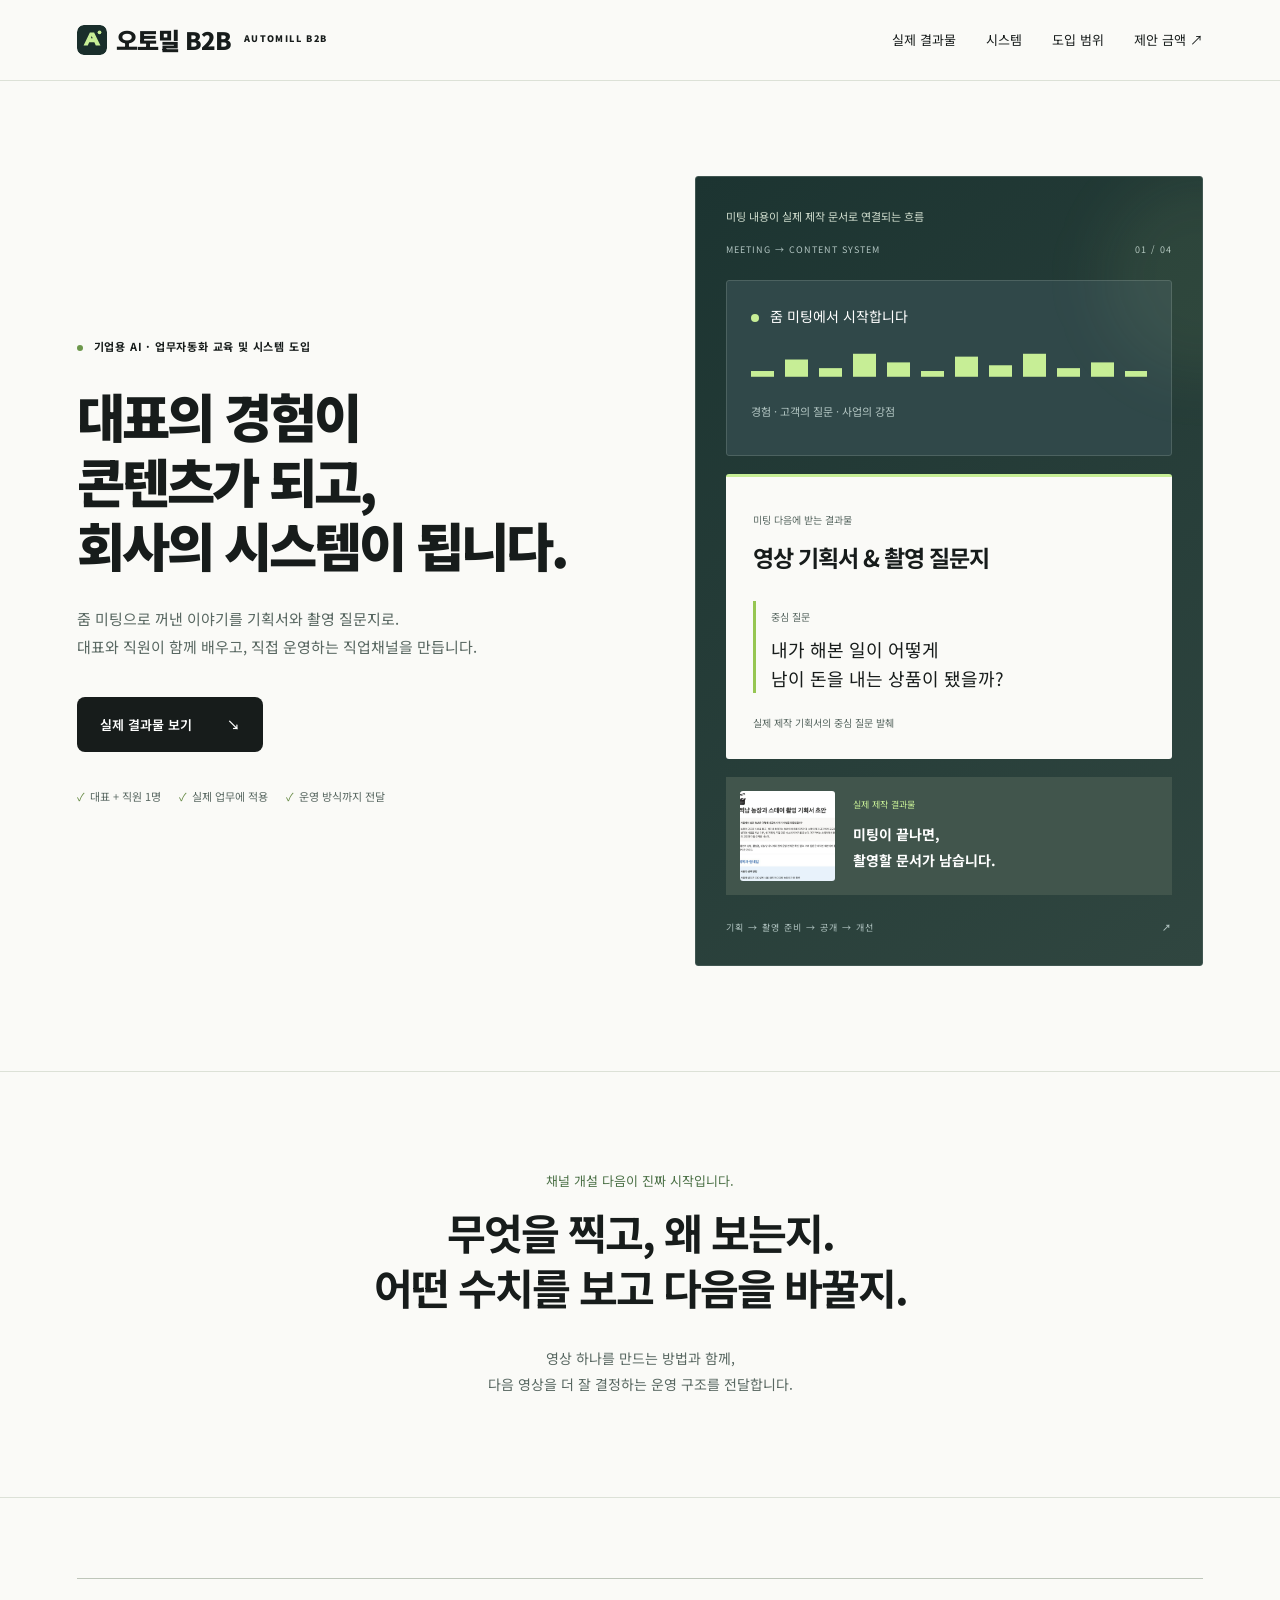
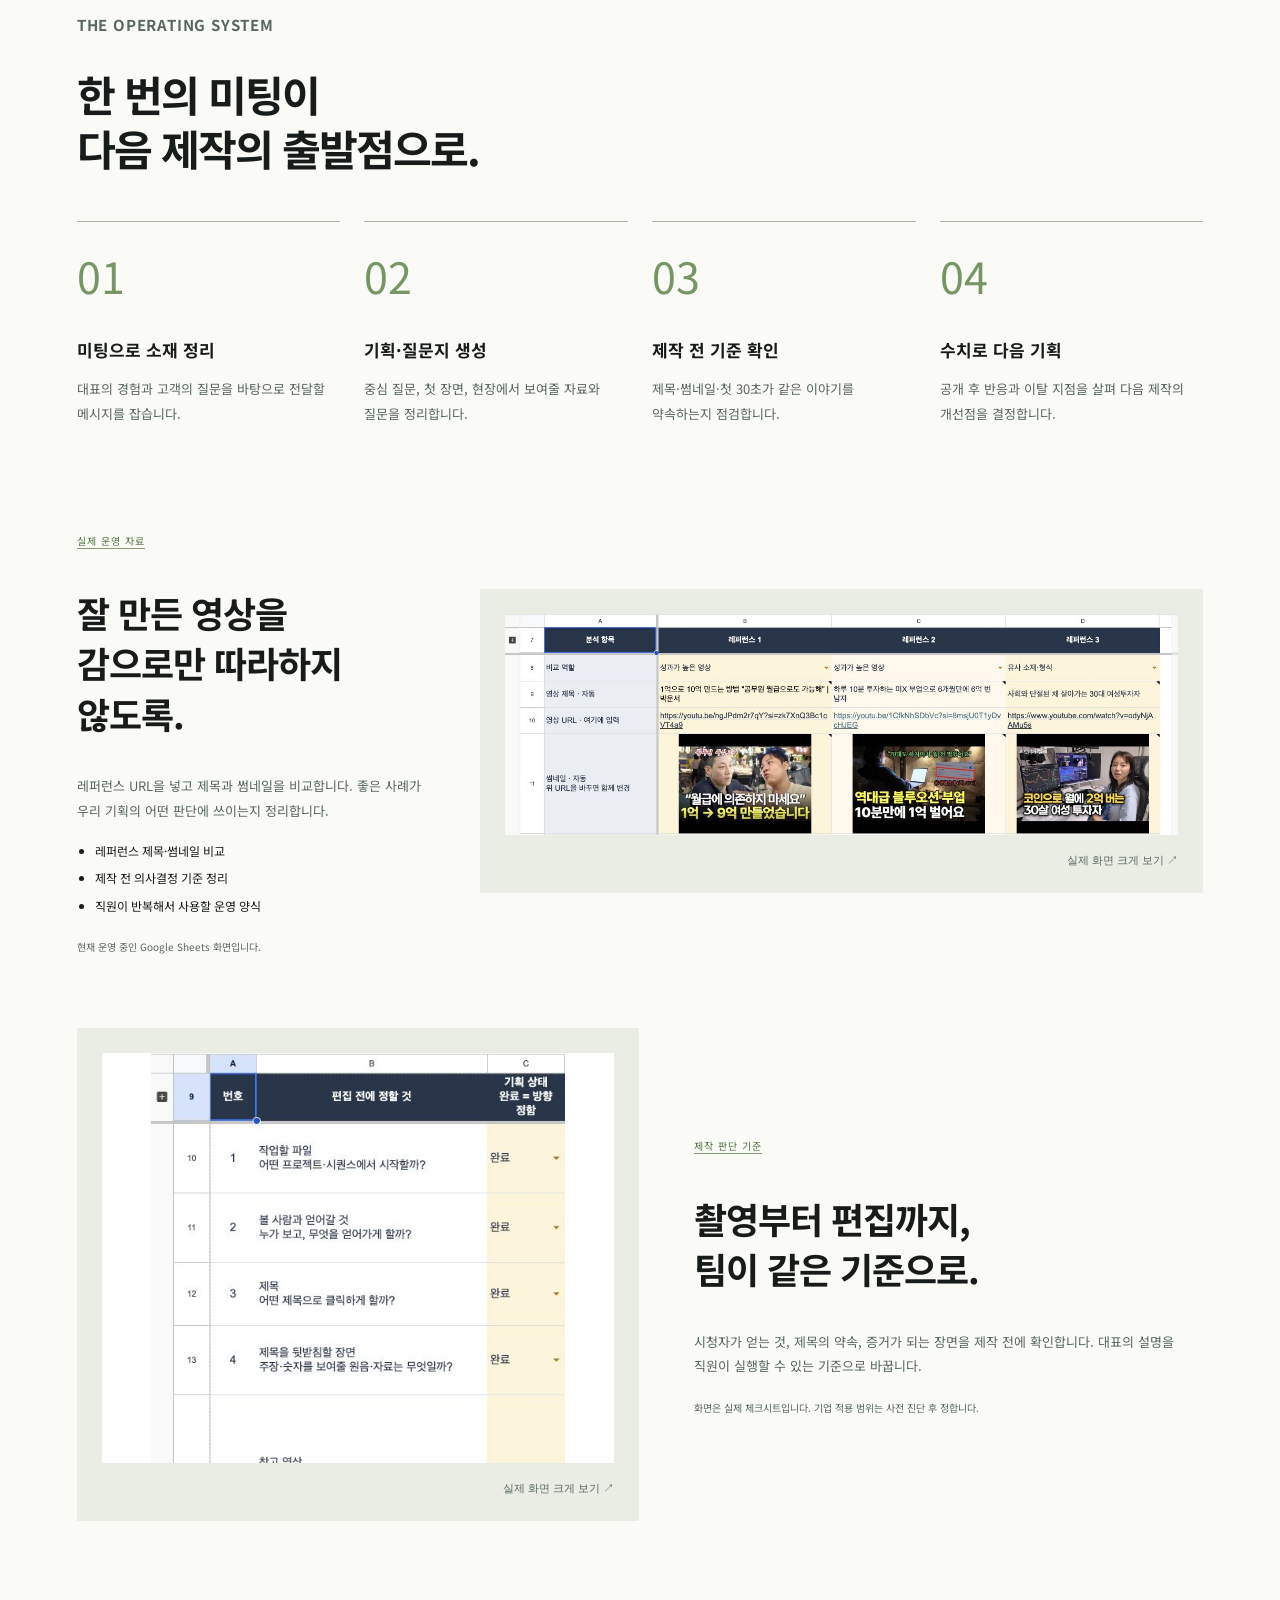
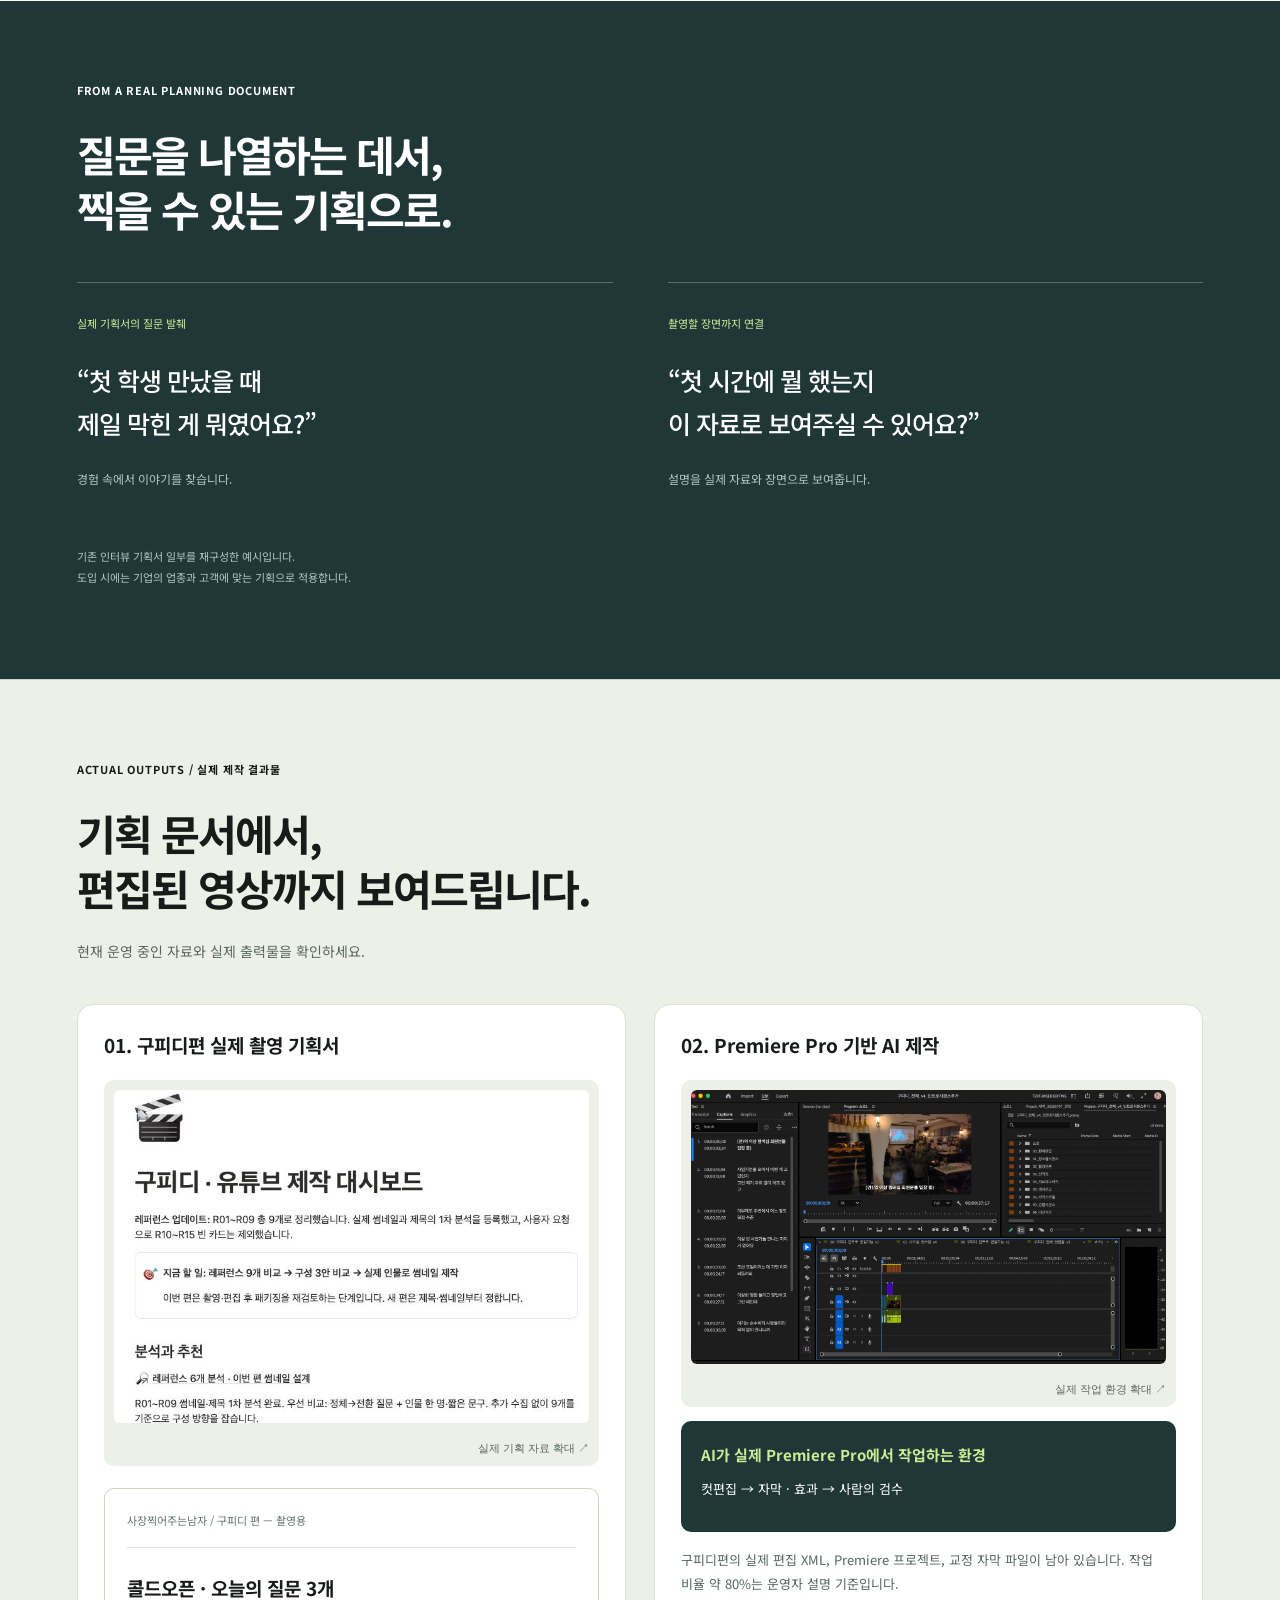
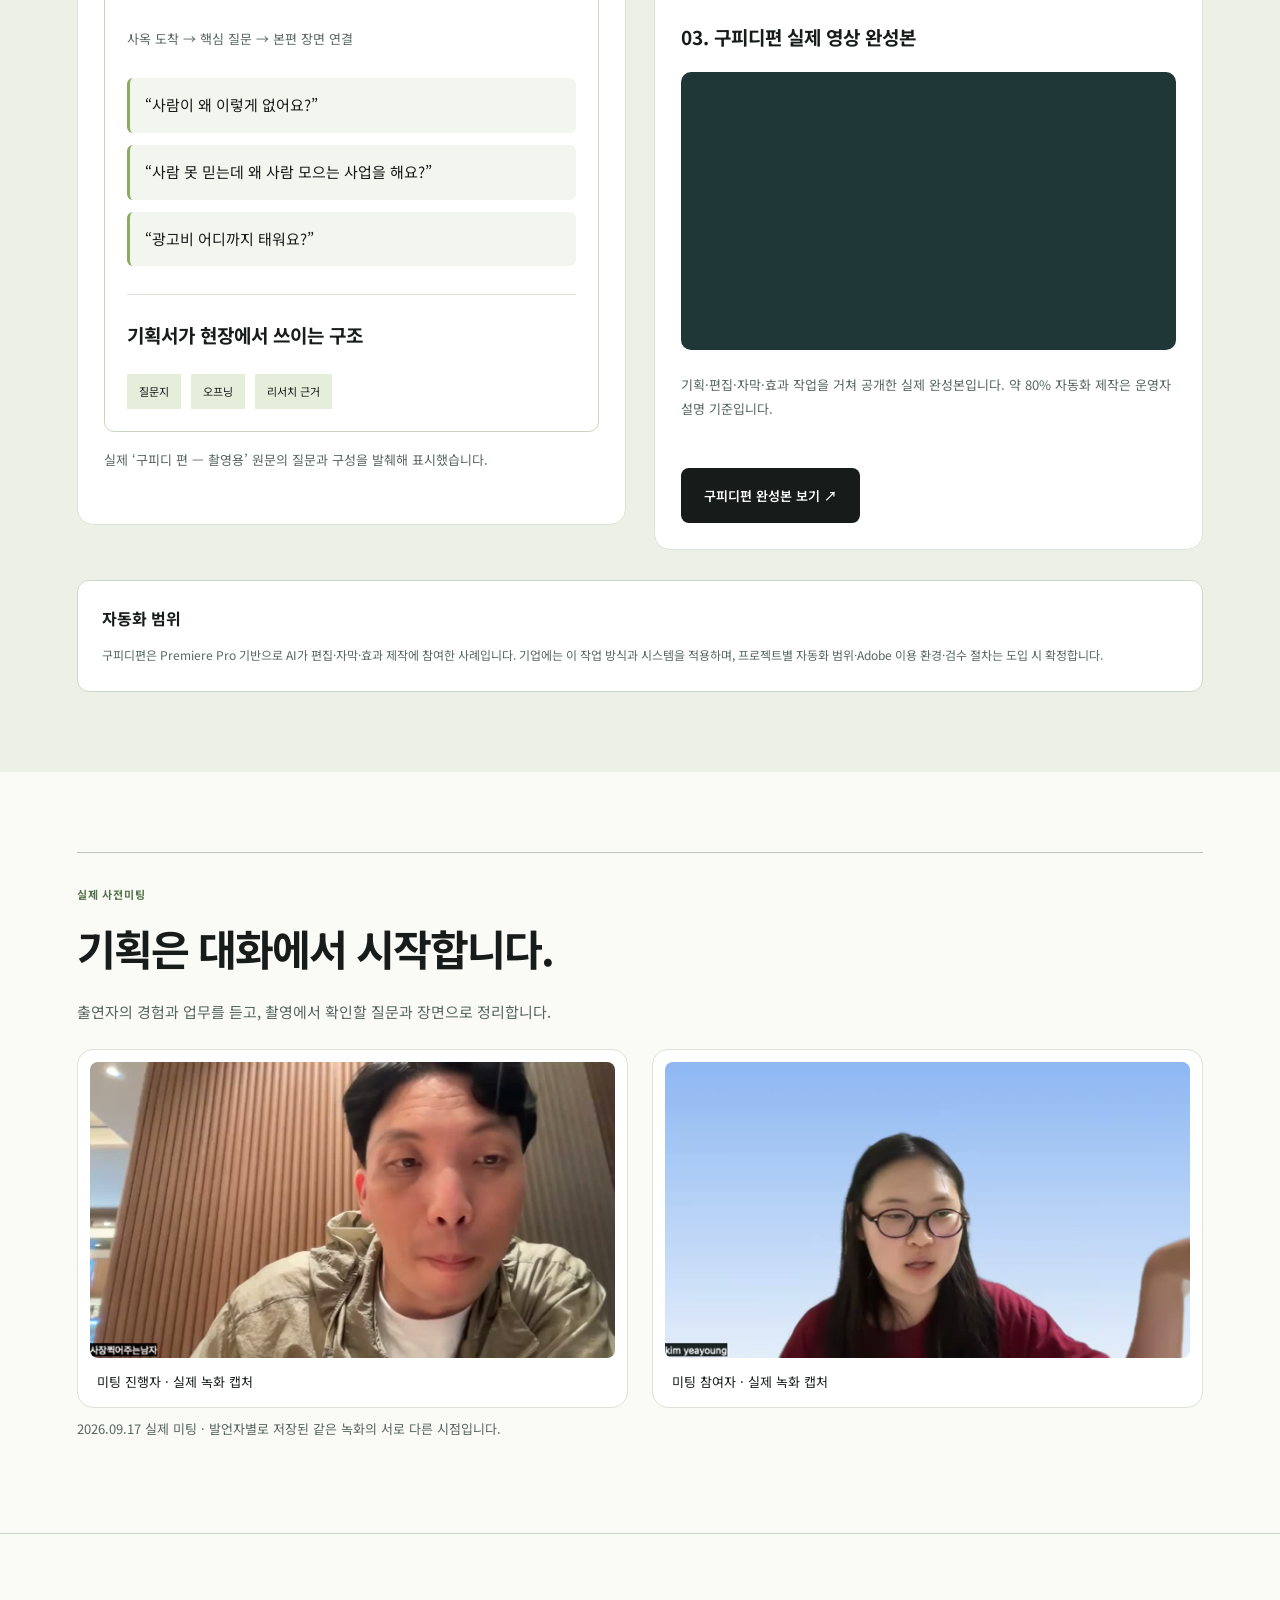
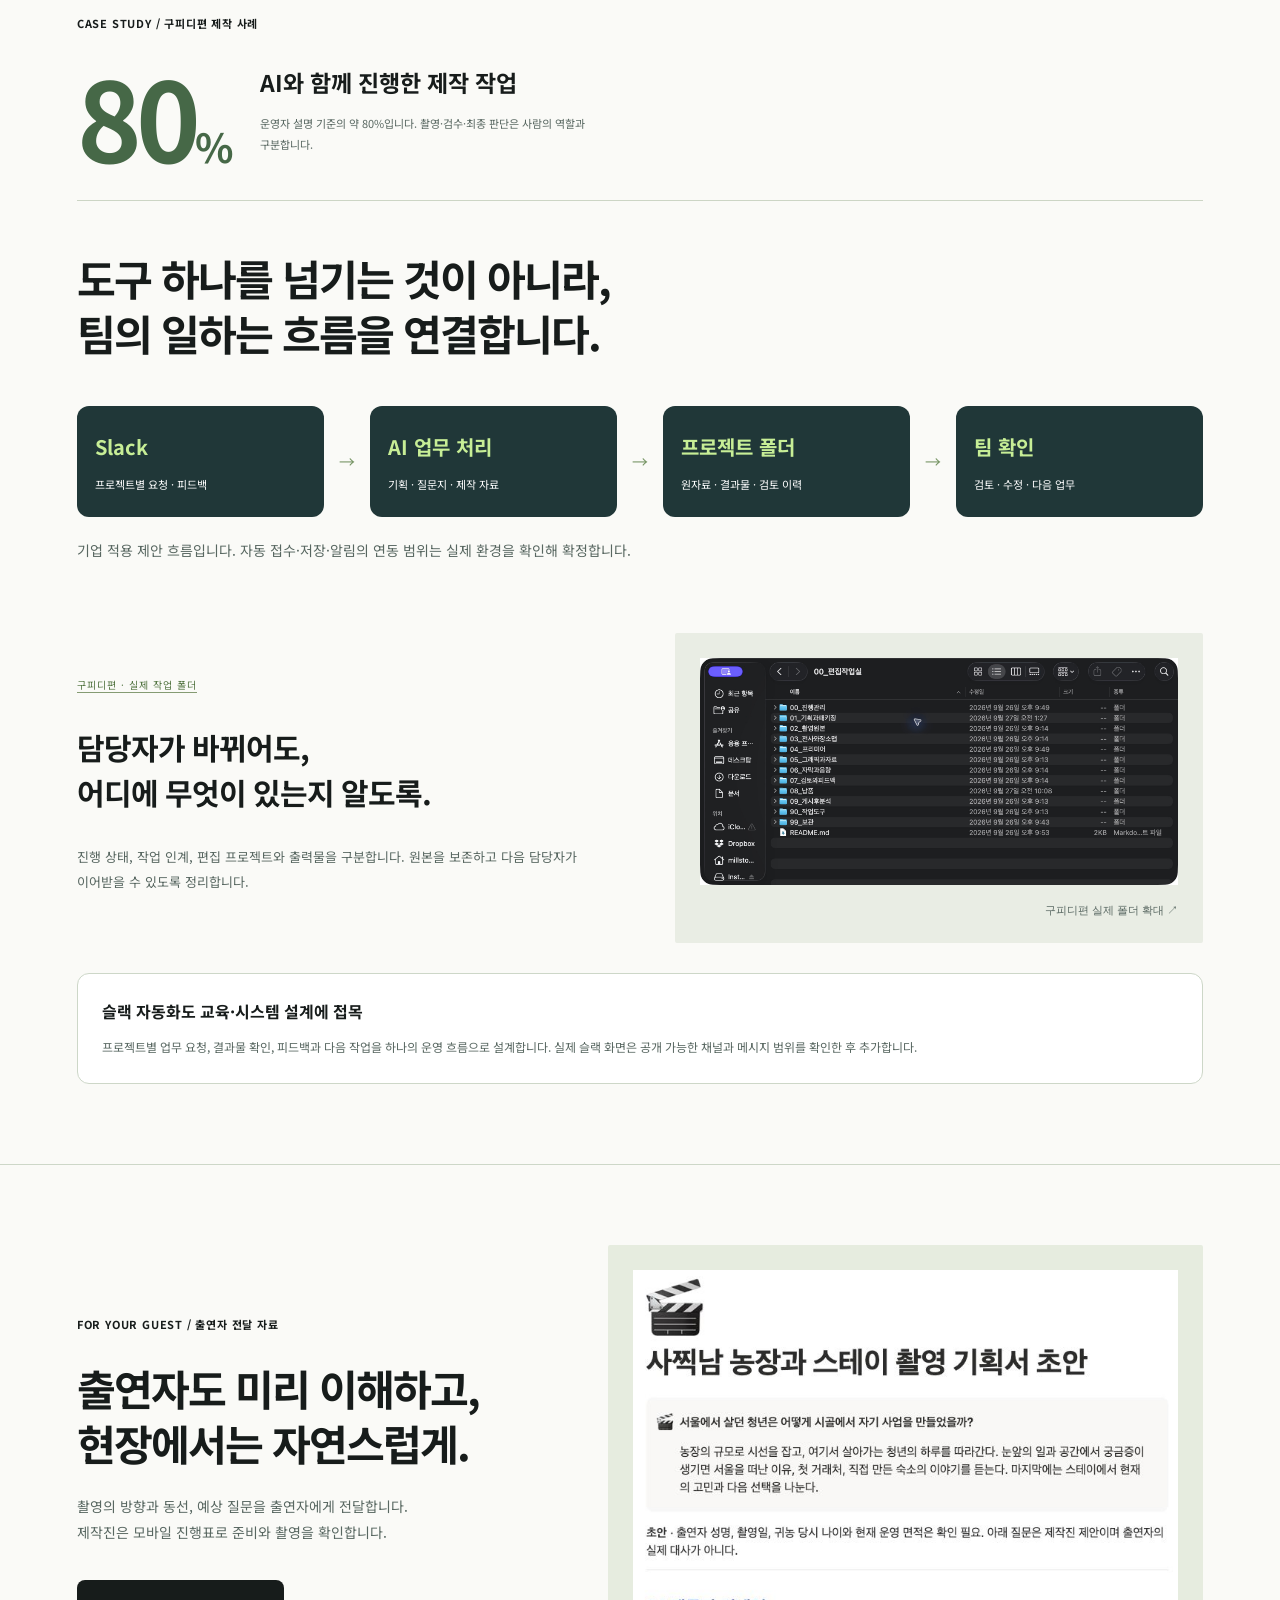
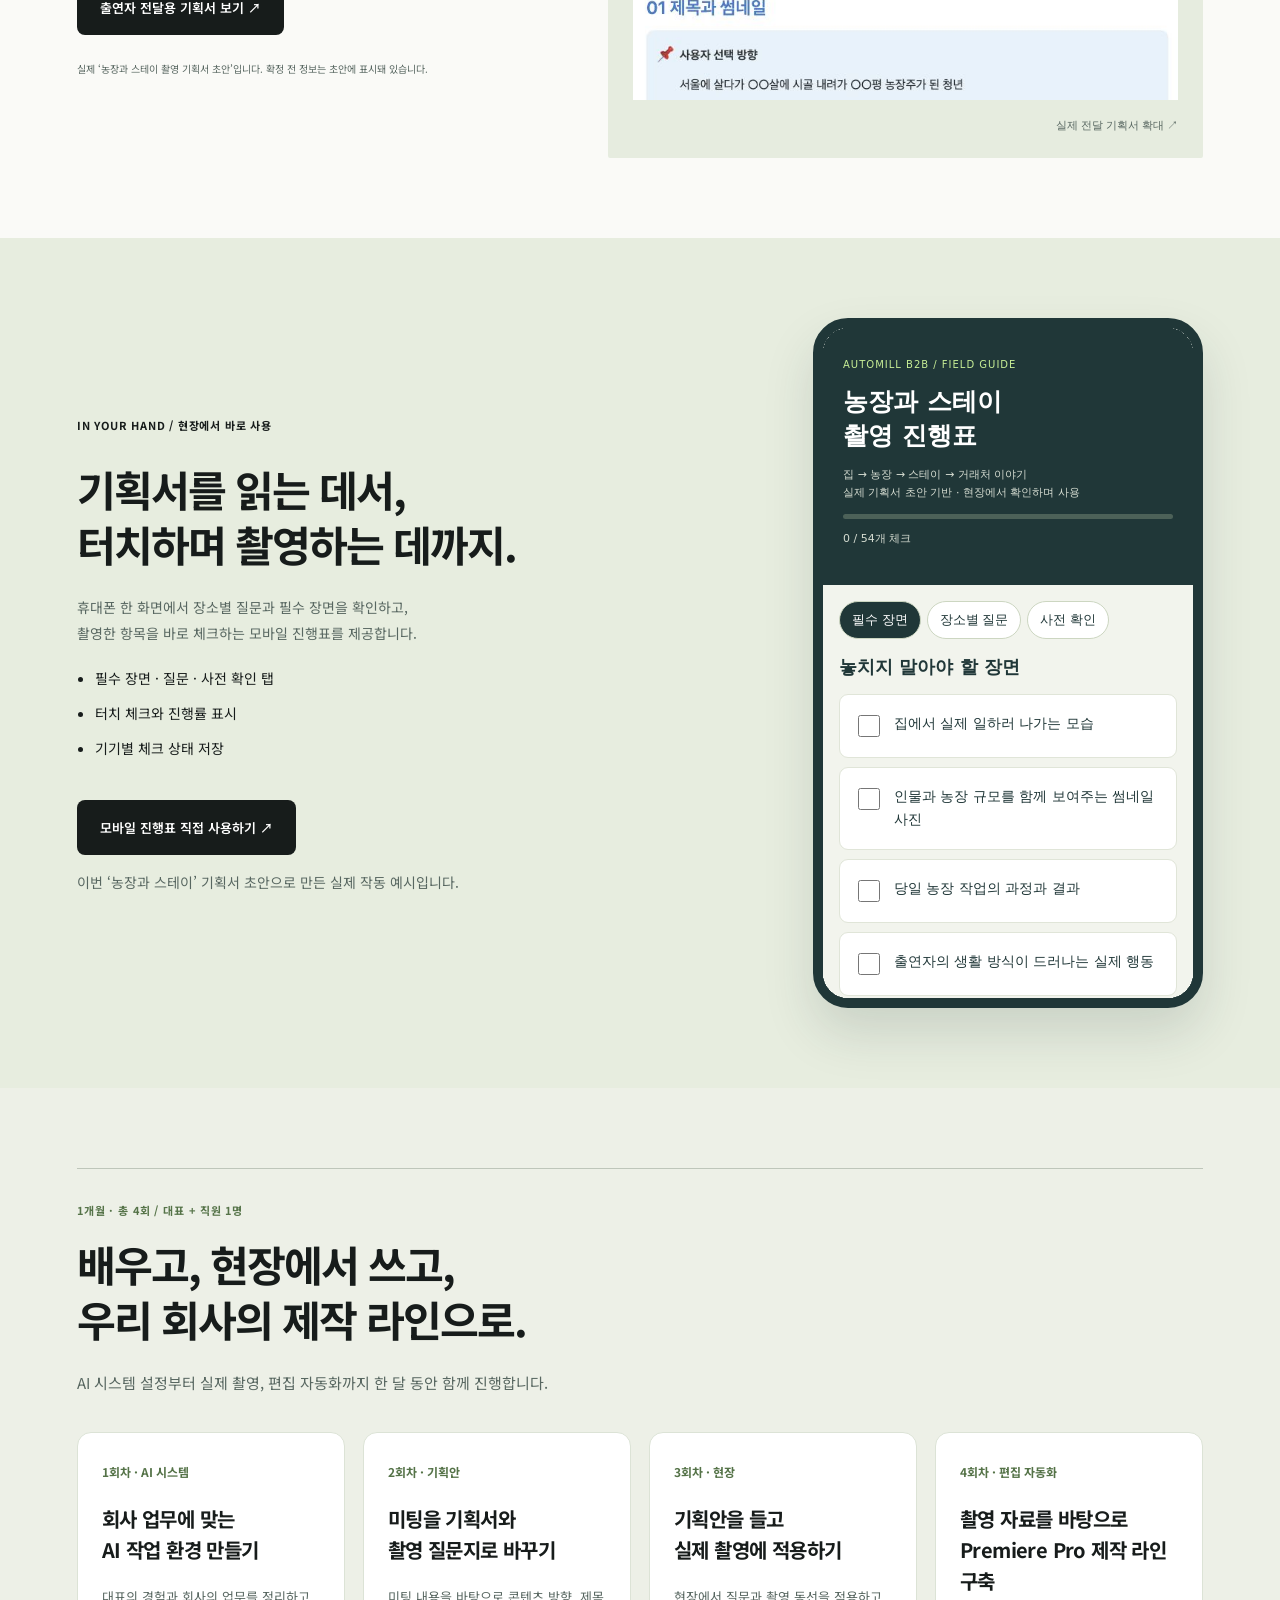
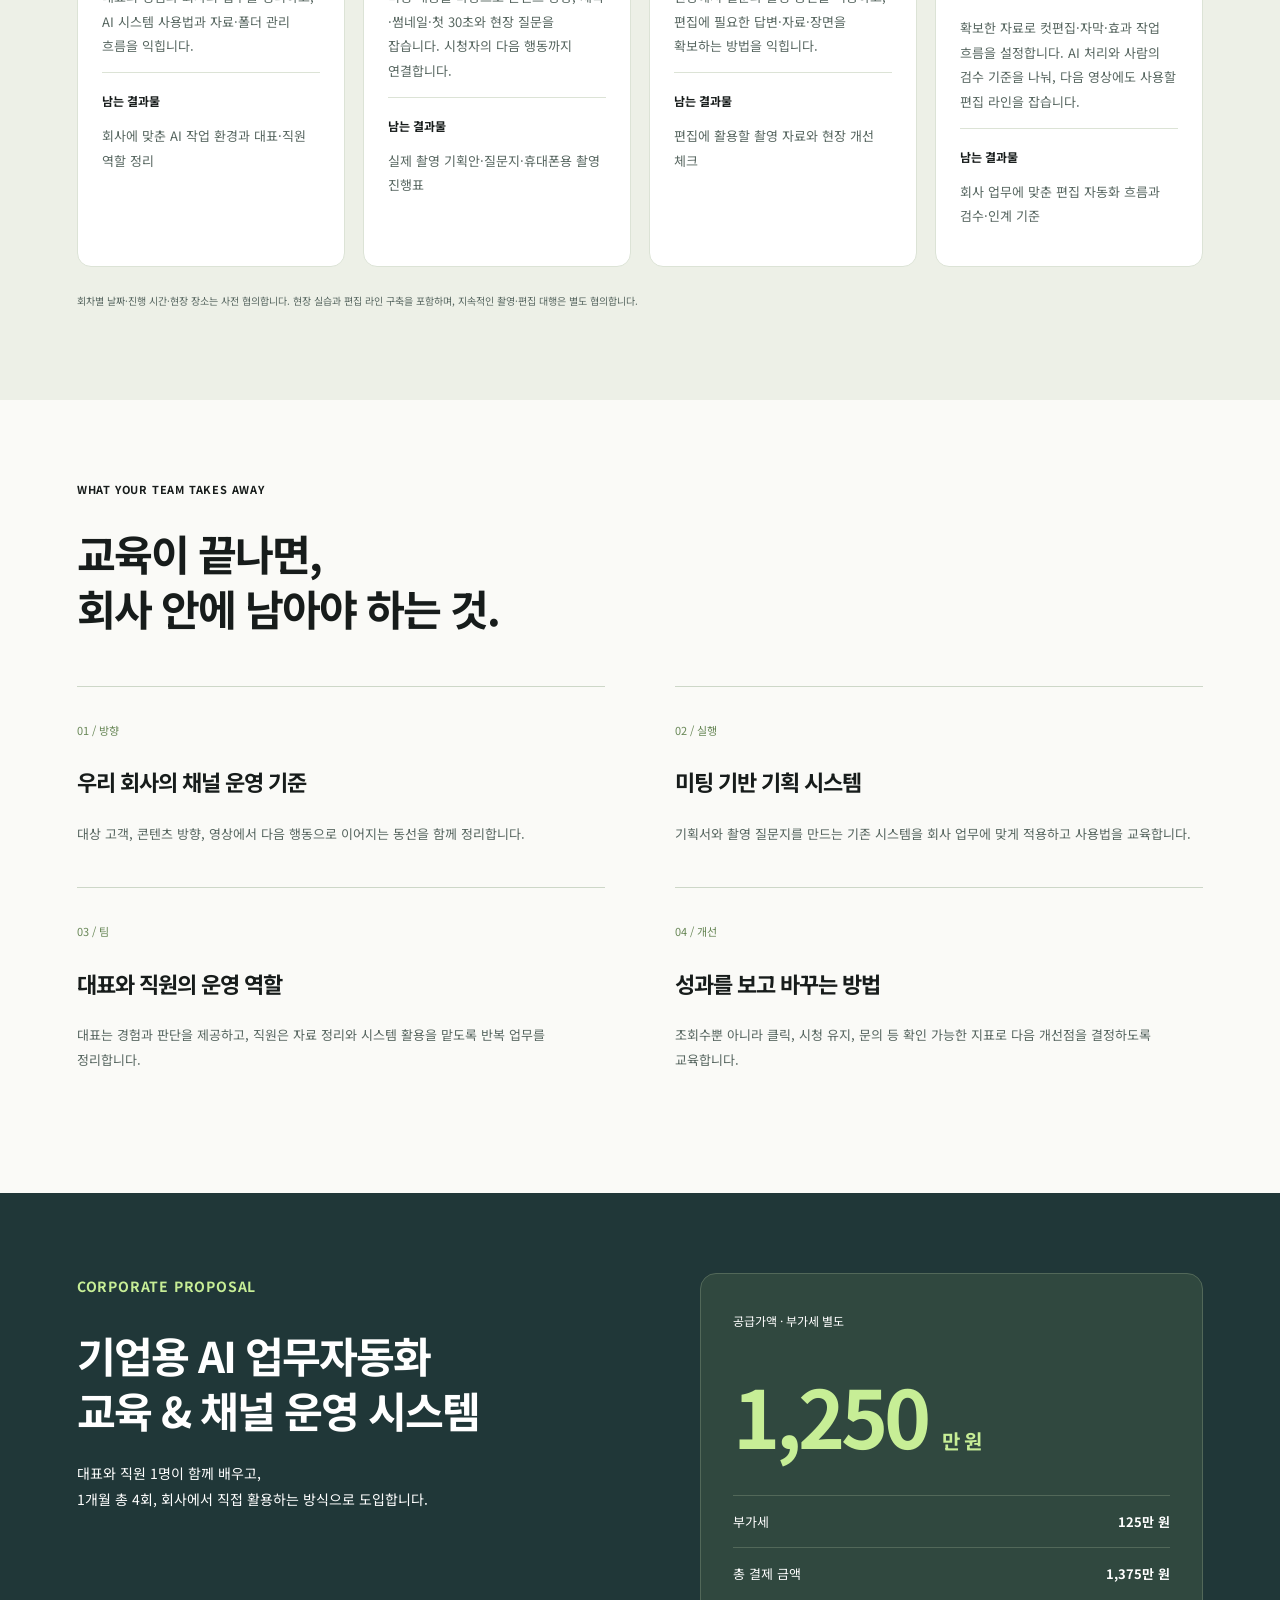
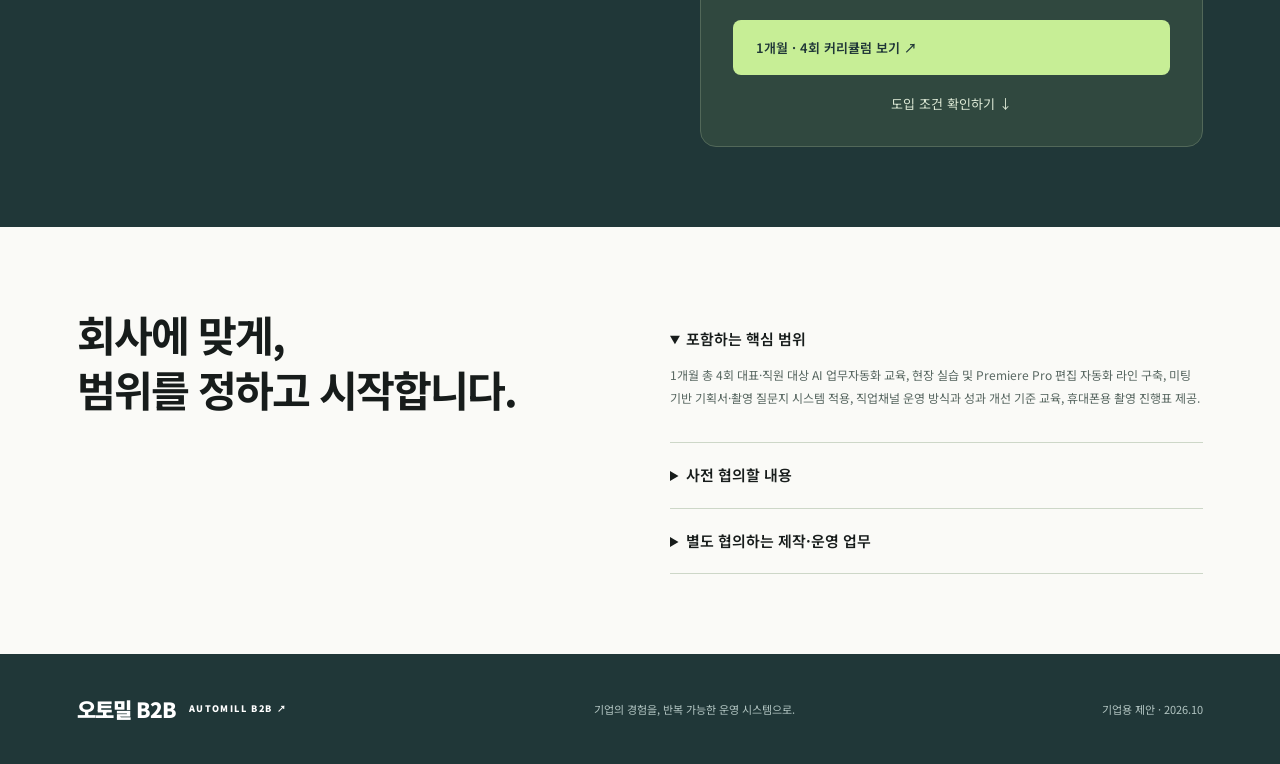
==== commit 9531a08f: "Link proposal price directly to monthly curriculum" ====
--- a/corporate/index.html
+++ b/corporate/index.html
@@ -7,6 +7,6 @@
 <div class="evidence second"><button class="screen" data-image="assets/checksheet.jpg" aria-label="편집 전 체크시트 확대"><img src="assets/checksheet.jpg" alt="실제 롱폼 편집 전 체크시트"><span>실제 화면 크게 보기 ↗</span></button><div class="evidence-copy"><span class="tag">제작 판단 기준</span><h3>촬영부터 편집까지,<br>팀이 같은 기준으로.</h3><p>시청자가 얻는 것, 제목의 약속, 증거가 되는 장면을 제작 전에 확인합니다. 대표의 설명을 직원이 실행할 수 있는 기준으로 바꿉니다.</p><small>화면은 실제 체크시트입니다. 기업 적용 범위는 사전 진단 후 정합니다.</small></div></div></section>
 <section class="sample section"><p class="eyebrow">FROM A REAL PLANNING DOCUMENT</p><h2>질문을 나열하는 데서,<br>찍을 수 있는 기획으로.</h2><div class="questions"><div><small>실제 기획서의 질문 발췌</small><h3>“첫 학생 만났을 때<br>제일 막힌 게 뭐였어요?”</h3><p>경험 속에서 이야기를 찾습니다.</p></div><div><small>촬영할 장면까지 연결</small><h3>“첫 시간에 뭘 했는지<br>이 자료로 보여주실 수 있어요?”</h3><p>설명을 실제 자료와 장면으로 보여줍니다.</p></div></div><p class="muted">기존 인터뷰 기획서 일부를 재구성한 예시입니다.<br>도입 시에는 기업의 업종과 고객에 맞는 기획으로 적용합니다.</p></section>
 <section id="outputs" class="section actual-outputs"><p class="eyebrow">ACTUAL OUTPUTS / 실제 제작 결과물</p><h2>기획 문서에서,<br>편집된 영상까지 보여드립니다.</h2><p class="muted">현재 운영 중인 자료와 실제 출력물을 확인하세요.</p><div class="output-gallery"><article><h3>01. 구피디편 실제 촬영 기획서</h3><button class="screen" data-image="assets/koopd-notion-plan.png" aria-label="실제 구피디 노션 제작 자료 확대"><img src="assets/koopd-notion-plan.png" alt="구피디 실제 노션 제작 대시보드 캡처"><span>실제 기획 자료 확대 ↗</span></button><div class="real-plan"><div class="plan-top">사장찍어주는남자 / 구피디 편 — 촬영용</div><h4>콜드오픈 · 오늘의 질문 3개</h4><p>사옥 도착 → 핵심 질문 → 본편 장면 연결</p><blockquote>“사람이 왜 이렇게 없어요?”</blockquote><blockquote>“사람 못 믿는데 왜 사람 모으는 사업을 해요?”</blockquote><blockquote>“광고비 어디까지 태워요?”</blockquote><hr><h4>기획서가 현장에서 쓰이는 구조</h4><div class="plan-tabs"><span>질문지</span><span>오프닝</span><span>리서치 근거</span></div></div><p>실제 ‘구피디 편 — 촬영용’ 원문의 질문과 구성을 발췌해 표시했습니다. </p></article><article><h3>02. Premiere Pro 기반 AI 제작</h3><button class="screen" data-image="assets/premiere-ai-workspace.png" aria-label="AI가 작업하는 실제 프리미어 환경 확대"><img class="case-frame" src="assets/premiere-ai-workspace.png" alt="구피디편 실제 Premiere Pro 작업 환경: 자막 패널과 영상 미리보기, 편집 타임라인"><span>실제 작업 환경 확대 ↗</span></button><div class="premiere-caption"><strong>AI가 실제 Premiere Pro에서 작업하는 환경</strong><p>컷편집 → 자막 · 효과 → 사람의 검수</p></div><p>구피디편의 실제 편집 XML, Premiere 프로젝트, 교정 자막 파일이 남아 있습니다. 작업 비율 약 80%는 운영자 설명 기준입니다.</p><h3>03. 구피디편 실제 영상 완성본</h3><iframe class="youtube" src="https://www.youtube.com/embed/JWDuv-KC7WA" title="구피디편 실제 공개 영상 완성본" loading="lazy" allow="accelerometer; autoplay; clipboard-write; encrypted-media; gyroscope; picture-in-picture; web-share" allowfullscreen></iframe><p>기획·편집·자막·효과 작업을 거쳐 공개한 실제 완성본입니다. 약 80% 자동화 제작은 운영자 설명 기준입니다.</p><a class="button" href="https://www.youtube.com/watch?v=JWDuv-KC7WA" target="_blank" rel="noopener">구피디편 완성본 보기 ↗</a></article></div><div class="automation-note"><strong>자동화 범위</strong><p>구피디편은 Premiere Pro 기반으로 AI가 편집·자막·효과 제작에 참여한 사례입니다. 기업에는 이 작업 방식과 시스템을 적용하며, 프로젝트별 자동화 범위·Adobe 이용 환경·검수 절차는 도입 시 확정합니다.</p></div></section><section id="zoom-meeting" class="section"><div class="section-head"><span>실제 사전미팅</span><h2>기획은 대화에서 시작합니다.</h2><p>출연자의 경험과 업무를 듣고, 촬영에서 확인할 질문과 장면으로 정리합니다.</p></div><div class="zoom-pair"><figure><img src="assets/zoom-meeting-host.jpg" alt="실제 Zoom 미팅 진행자 화면" loading="lazy"><figcaption>미팅 진행자 · 실제 녹화 캡처</figcaption></figure><figure><img src="assets/zoom-meeting-guest.jpg" alt="같은 Zoom 미팅 참여자 화면" loading="lazy"><figcaption>미팅 참여자 · 실제 녹화 캡처</figcaption></figure></div><p class="zoom-note">2026.09.17 실제 미팅 · 발언자별로 저장된 같은 녹화의 서로 다른 시점입니다.</p></section><section id="team-system" class="section team-system"><p class="eyebrow">CASE STUDY / 구피디편 제작 사례</p><div class="case-stat"><b>80<span>%</span></b><div><strong>AI와 함께 진행한 제작 작업</strong><p>운영자 설명 기준의 약 80%입니다. 촬영·검수·최종 판단은 사람의 역할과 구분합니다.</p></div></div><h2>도구 하나를 넘기는 것이 아니라,<br>팀의 일하는 흐름을 연결합니다.</h2><div class="team-flow"><div><b>Slack</b><span>프로젝트별 요청 · 피드백</span></div><i>→</i><div><b>AI 업무 처리</b><span>기획 · 질문지 · 제작 자료</span></div><i>→</i><div><b>프로젝트 폴더</b><span>원자료 · 결과물 · 검토 이력</span></div><i>→</i><div><b>팀 확인</b><span>검토 · 수정 · 다음 업무</span></div></div><p class="muted">기업 적용 제안 흐름입니다. 자동 접수·저장·알림의 연동 범위는 실제 환경을 확인해 확정합니다.</p><div class="folder-layout"><div><span class="tag">구피디편 · 실제 작업 폴더</span><h3>담당자가 바뀌어도,<br>어디에 무엇이 있는지 알도록.</h3><p>진행 상태, 작업 인계, 편집 프로젝트와 출력물을 구분합니다. 원본을 보존하고 다음 담당자가 이어받을 수 있도록 정리합니다.</p></div><button class="screen" data-image="assets/koopd-folders.png" aria-label="구피디편 실제 폴더 구조 확대"><img src="assets/koopd-folders.png" alt="구피디편 작업실의 기획, 원본, 전사, 편집, 검토, 출력, 게시 후 분석 폴더"><span>구피디편 실제 폴더 확대 ↗</span></button></div><div class="automation-note"><strong>슬랙 자동화도 교육·시스템 설계에 접목</strong><p>프로젝트별 업무 요청, 결과물 확인, 피드백과 다음 작업을 하나의 운영 흐름으로 설계합니다. 실제 슬랙 화면은 공개 가능한 채널과 메시지 범위를 확인한 후 추가합니다.</p></div></section><section id="guest-guide" class="section guest-guide"><div><p class="eyebrow">FOR YOUR GUEST / 출연자 전달 자료</p><h2>출연자도 미리 이해하고,<br>현장에서는 자연스럽게.</h2><p class="muted">촬영의 방향과 동선, 예상 질문을 출연자에게 전달합니다.<br>제작진은 모바일 진행표로 준비와 촬영을 확인합니다.</p><a class="button" href="https://stump-melon-010.notion.site/3f2adade1e7381679335f3c52739cb4f" target="_blank" rel="noopener">출연자 전달용 기획서 보기 ↗</a><p class="smallprint">실제 ‘농장과 스테이 촬영 기획서 초안’입니다. 확정 전 정보는 초안에 표시돼 있습니다.</p></div><button class="screen" data-image="assets/guest-plan.png" aria-label="출연자 전달 기획서 원본 확대"><img src="assets/guest-plan.png" alt="출연자에게 전달하는 노션 촬영 기획서 실제 화면"><span>실제 전달 기획서 확대 ↗</span></button></section><section id="mobile-guide" class="section mobile-guide"><div><p class="eyebrow">IN YOUR HAND / 현장에서 바로 사용</p><h2>기획서를 읽는 데서,<br>터치하며 촬영하는 데까지.</h2><p class="muted">휴대폰 한 화면에서 장소별 질문과 필수 장면을 확인하고,<br>촬영한 항목을 바로 체크하는 모바일 진행표를 제공합니다.</p><ul><li>필수 장면 · 질문 · 사전 확인 탭</li><li>터치 체크와 진행률 표시</li><li>기기별 체크 상태 저장</li></ul><a class="button" href="field/" target="_blank">모바일 진행표 직접 사용하기 ↗</a><p class="muted">이번 ‘농장과 스테이’ 기획서 초안으로 만든 실제 작동 예시입니다.</p></div><iframe src="field/" title="휴대폰 촬영 진행표 작동 예시"></iframe></section><section id="curriculum" class="section curriculum"><div class="section-head"><span>1개월 · 총 4회 / 대표 + 직원 1명</span><h2>배우고, 현장에서 쓰고,<br>우리 회사의 제작 라인으로.</h2><p>AI 시스템 설정부터 실제 촬영, 편집 자동화까지 한 달 동안 함께 진행합니다.</p></div><div class="curriculum-grid"><article><span>1회차 · AI 시스템</span><h3>회사 업무에 맞는<br>AI 작업 환경 만들기</h3><p>대표의 경험과 회사의 업무를 정리하고, AI 시스템 사용법과 자료·폴더 관리 흐름을 익힙니다.</p><strong>남는 결과물</strong><p>회사에 맞춘 AI 작업 환경과 대표·직원 역할 정리</p></article><article><span>2회차 · 기획안</span><h3>미팅을 기획서와<br>촬영 질문지로 바꾸기</h3><p>미팅 내용을 바탕으로 콘텐츠 방향, 제목·썸네일·첫 30초와 현장 질문을 잡습니다. 시청자의 다음 행동까지 연결합니다.</p><strong>남는 결과물</strong><p>실제 촬영 기획안·질문지·휴대폰용 촬영 진행표</p></article><article><span>3회차 · 현장</span><h3>기획안을 들고<br>실제 촬영에 적용하기</h3><p>현장에서 질문과 촬영 동선을 적용하고, 편집에 필요한 답변·자료·장면을 확보하는 방법을 익힙니다.</p><strong>남는 결과물</strong><p>편집에 활용할 촬영 자료와 현장 개선 체크</p></article><article><span>4회차 · 편집 자동화</span><h3>촬영 자료를 바탕으로<br>Premiere Pro 제작 라인 구축</h3><p>확보한 자료로 컷편집·자막·효과 작업 흐름을 설정합니다. AI 처리와 사람의 검수 기준을 나눠, 다음 영상에도 사용할 편집 라인을 잡습니다.</p><strong>남는 결과물</strong><p>회사 업무에 맞춘 편집 자동화 흐름과 검수·인계 기준</p></article></div><p class="smallprint">회차별 날짜·진행 시간·현장 장소는 사전 협의합니다. 현장 실습과 편집 라인 구축을 포함하며, 지속적인 촬영·편집 대행은 별도 협의합니다.</p></section><section id="delivery" class="section"><p class="eyebrow">WHAT YOUR TEAM TAKES AWAY</p><h2>교육이 끝나면,<br>회사 안에 남아야 하는 것.</h2><div class="deliveries"><article><span>01 / 방향</span><h3>우리 회사의 채널 운영 기준</h3><p>대상 고객, 콘텐츠 방향, 영상에서 다음 행동으로 이어지는 동선을 함께 정리합니다.</p></article><article><span>02 / 실행</span><h3>미팅 기반 기획 시스템</h3><p>기획서와 촬영 질문지를 만드는 기존 시스템을 회사 업무에 맞게 적용하고 사용법을 교육합니다.</p></article><article><span>03 / 팀</span><h3>대표와 직원의 운영 역할</h3><p>대표는 경험과 판단을 제공하고, 직원은 자료 정리와 시스템 활용을 맡도록 반복 업무를 정리합니다.</p></article><article><span>04 / 개선</span><h3>성과를 보고 바꾸는 방법</h3><p>조회수뿐 아니라 클릭, 시청 유지, 문의 등 확인 가능한 지표로 다음 개선점을 결정하도록 교육합니다.</p></article></div></section>
-<section id="price" class="pricing section"><div><p class="eyebrow">CORPORATE PROPOSAL</p><h2>기업용 AI 업무자동화<br>교육 & 채널 운영 시스템</h2><p>대표와 직원 1명이 함께 배우고,<br>1개월 총 4회, 회사에서 직접 활용하는 방식으로 도입합니다.</p></div><div class="price-box"><small>공급가액 · 부가세 별도</small><div class="amount">1,250<span>만 원</span></div><div class="tax"><span>부가세</span><b>125만 원</b></div><div class="tax"><span>총 결제 금액</span><b>1,375만 원</b></div><a class="button" href="#scope">도입 조건 확인하기 ↘</a></div></section>
+<section id="price" class="pricing section"><div><p class="eyebrow">CORPORATE PROPOSAL</p><h2>기업용 AI 업무자동화<br>교육 & 채널 운영 시스템</h2><p>대표와 직원 1명이 함께 배우고,<br>1개월 총 4회, 회사에서 직접 활용하는 방식으로 도입합니다.</p></div><div class="price-box"><small>공급가액 · 부가세 별도</small><div class="amount">1,250<span>만 원</span></div><div class="tax"><span>부가세</span><b>125만 원</b></div><div class="tax"><span>총 결제 금액</span><b>1,375만 원</b></div><a class="button" href="#curriculum">1개월 · 4회 커리큘럼 보기 ↗</a><a class="price-scope-link" href="#scope">도입 조건 확인하기 ↓</a></div></section>
 <section id="scope" class="section scope"><h2>회사에 맞게,<br>범위를 정하고 시작합니다.</h2><div><details open><summary>포함하는 핵심 범위</summary><p>1개월 총 4회 대표·직원 대상 AI 업무자동화 교육, 현장 실습 및 Premiere Pro 편집 자동화 라인 구축, 미팅 기반 기획서·촬영 질문지 시스템 적용, 직업채널 운영 방식과 성과 개선 기준 교육, 휴대폰용 촬영 진행표 제공.</p></details><details><summary>사전 협의할 내용</summary><p>회차별 일정·진행 시간·현장 장소, 적용할 시스템 목록, 회사별 연동과 사용 환경, 이용 기간, 유지보수 및 지원 범위는 업무 진단 후 서면으로 확정합니다.</p></details><details><summary>별도 협의하는 제작·운영 업무</summary><p>촬영·편집 대행, 지속적인 채널 운영, 유료 AI 서비스 및 외부 도구 이용료는 포함 여부를 별도로 협의합니다. 특정 조회수나 매출을 보장하는 상품은 아닙니다.</p></details></div></section>
 <footer><a class="logo" href="https://automill.ai.kr/">오토밀 B2B<span> AUTOMILL B2B ↗</span></a><p>기업의 경험을, 반복 가능한 운영 시스템으로.</p><small>기업용 제안 · 2026.10</small></footer></main><dialog id="viewer"><button id="close" aria-label="닫기">닫기 ×</button><img alt="운영 시트 확대 화면"></dialog><script>const observer=new IntersectionObserver(es=>es.forEach(e=>{if(e.isIntersecting){e.target.classList.add("entered");observer.unobserve(e.target)}}),{threshold:.08});document.querySelectorAll(".section-head,.evidence,.output-gallery article,.deliveries article,.price-box").forEach(e=>{e.classList.add("reveal");observer.observe(e)});const viewer=document.querySelector('#viewer');document.querySelectorAll('[data-image]').forEach(b=>b.onclick=()=>{viewer.querySelector('img').src=b.dataset.image;viewer.showModal()});document.querySelector('#close').onclick=()=>viewer.close();viewer.onclick=e=>{if(e.target===viewer)viewer.close()};</script></body></html>
--- a/corporate/style.css
+++ b/corporate/style.css
@@ -20,3 +20,5 @@
 @media(max-width:380px){header nav a:nth-child(2){display:none}.hero h1{font-size:32px}.case-stat{gap:14px}.case-stat>b{font-size:60px}.team-flow{grid-template-columns:1fr}.amount{font-size:52px}}
 
 .curriculum{background:#edf0e7}.curriculum-grid{display:grid;grid-template-columns:repeat(4,1fr);gap:18px;margin-top:35px}.curriculum-grid article{background:#fff;border:1px solid #dce3d6;border-radius:14px;padding:24px}.curriculum-grid article>span{color:#557348;font-size:12px;font-weight:700}.curriculum-grid h3{font-size:20px;line-height:1.55;letter-spacing:-.6px}.curriculum-grid p{font-size:13px;line-height:1.9;color:var(--muted)}.curriculum-grid strong{display:block;border-top:1px solid #dce3d6;padding-top:18px;font-size:12px}@media(max-width:1100px){.curriculum-grid{grid-template-columns:1fr 1fr}}@media(max-width:600px){.curriculum-grid{grid-template-columns:1fr}.curriculum-grid article{padding:22px}}
+
+.price-scope-link{display:block;text-align:center;font-size:13px;color:#dce8d5;padding:18px 8px 0}.price-scope-link:hover{text-decoration:underline}
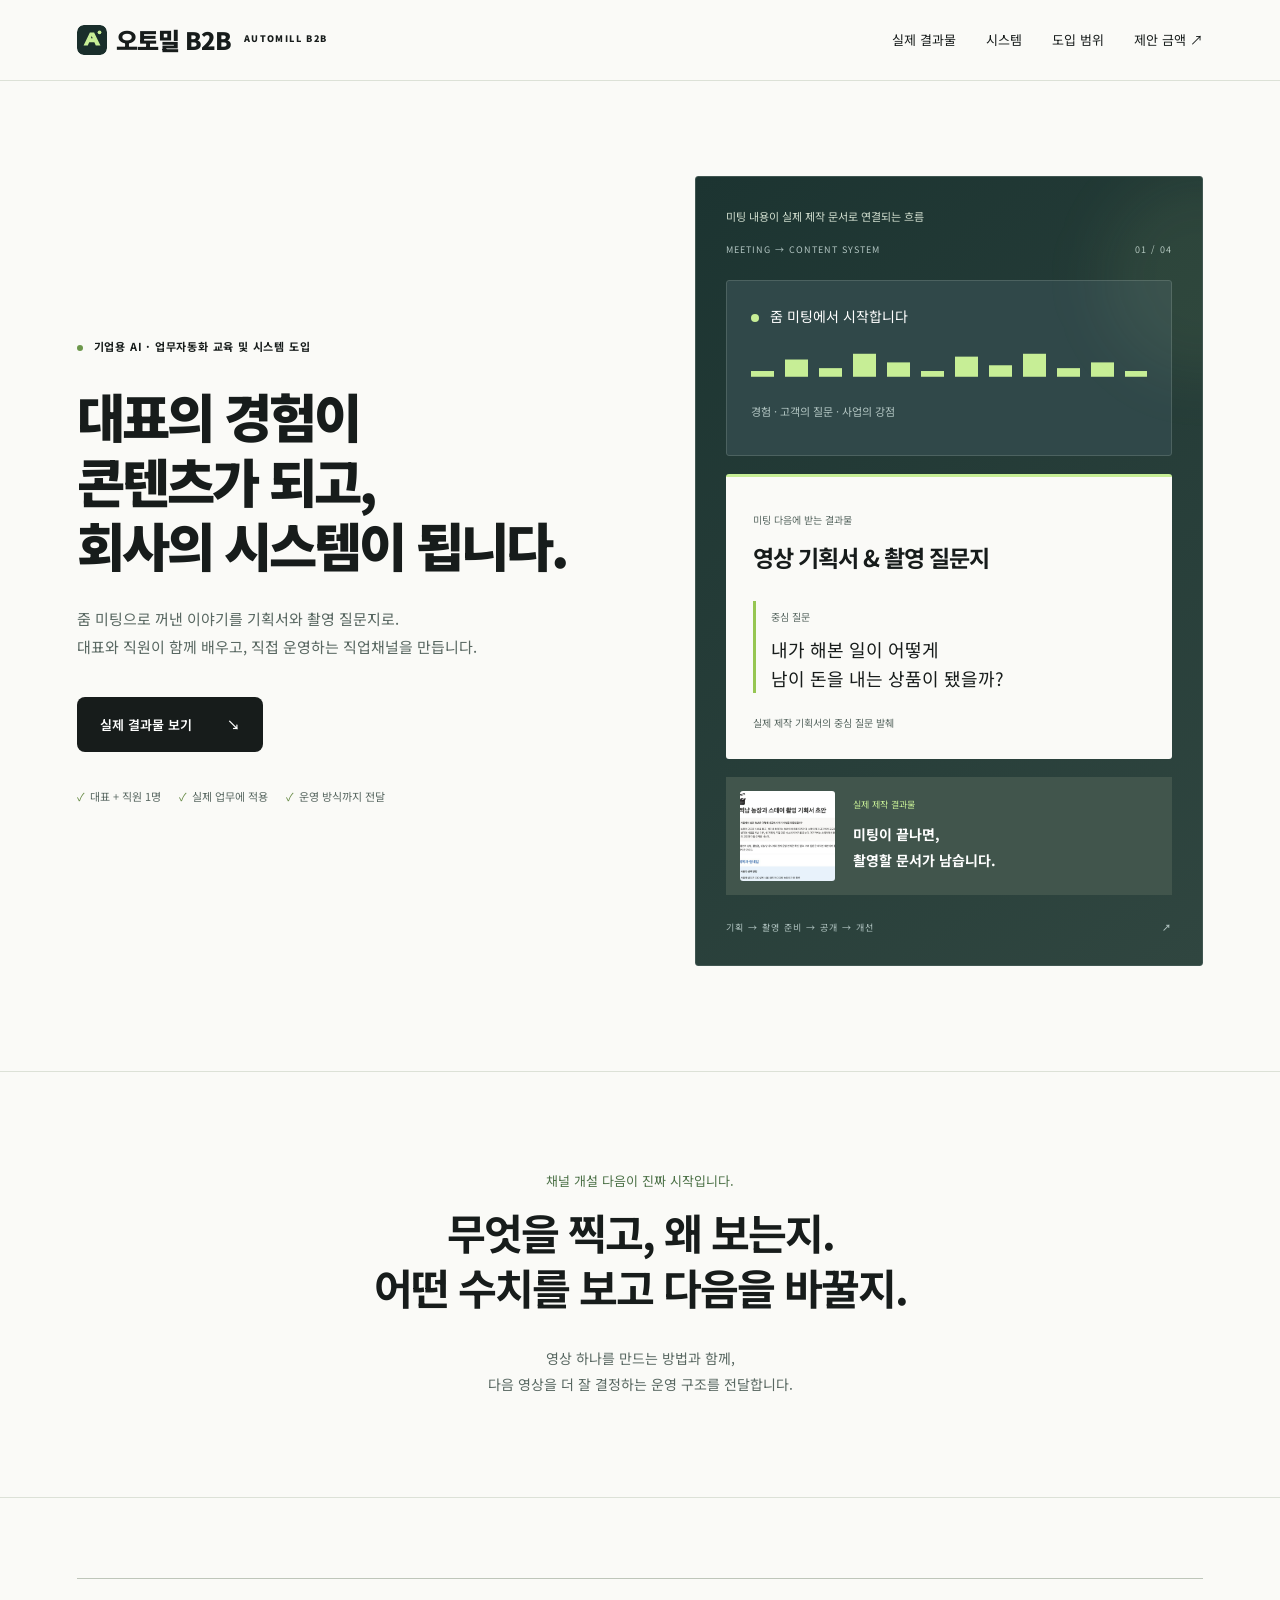
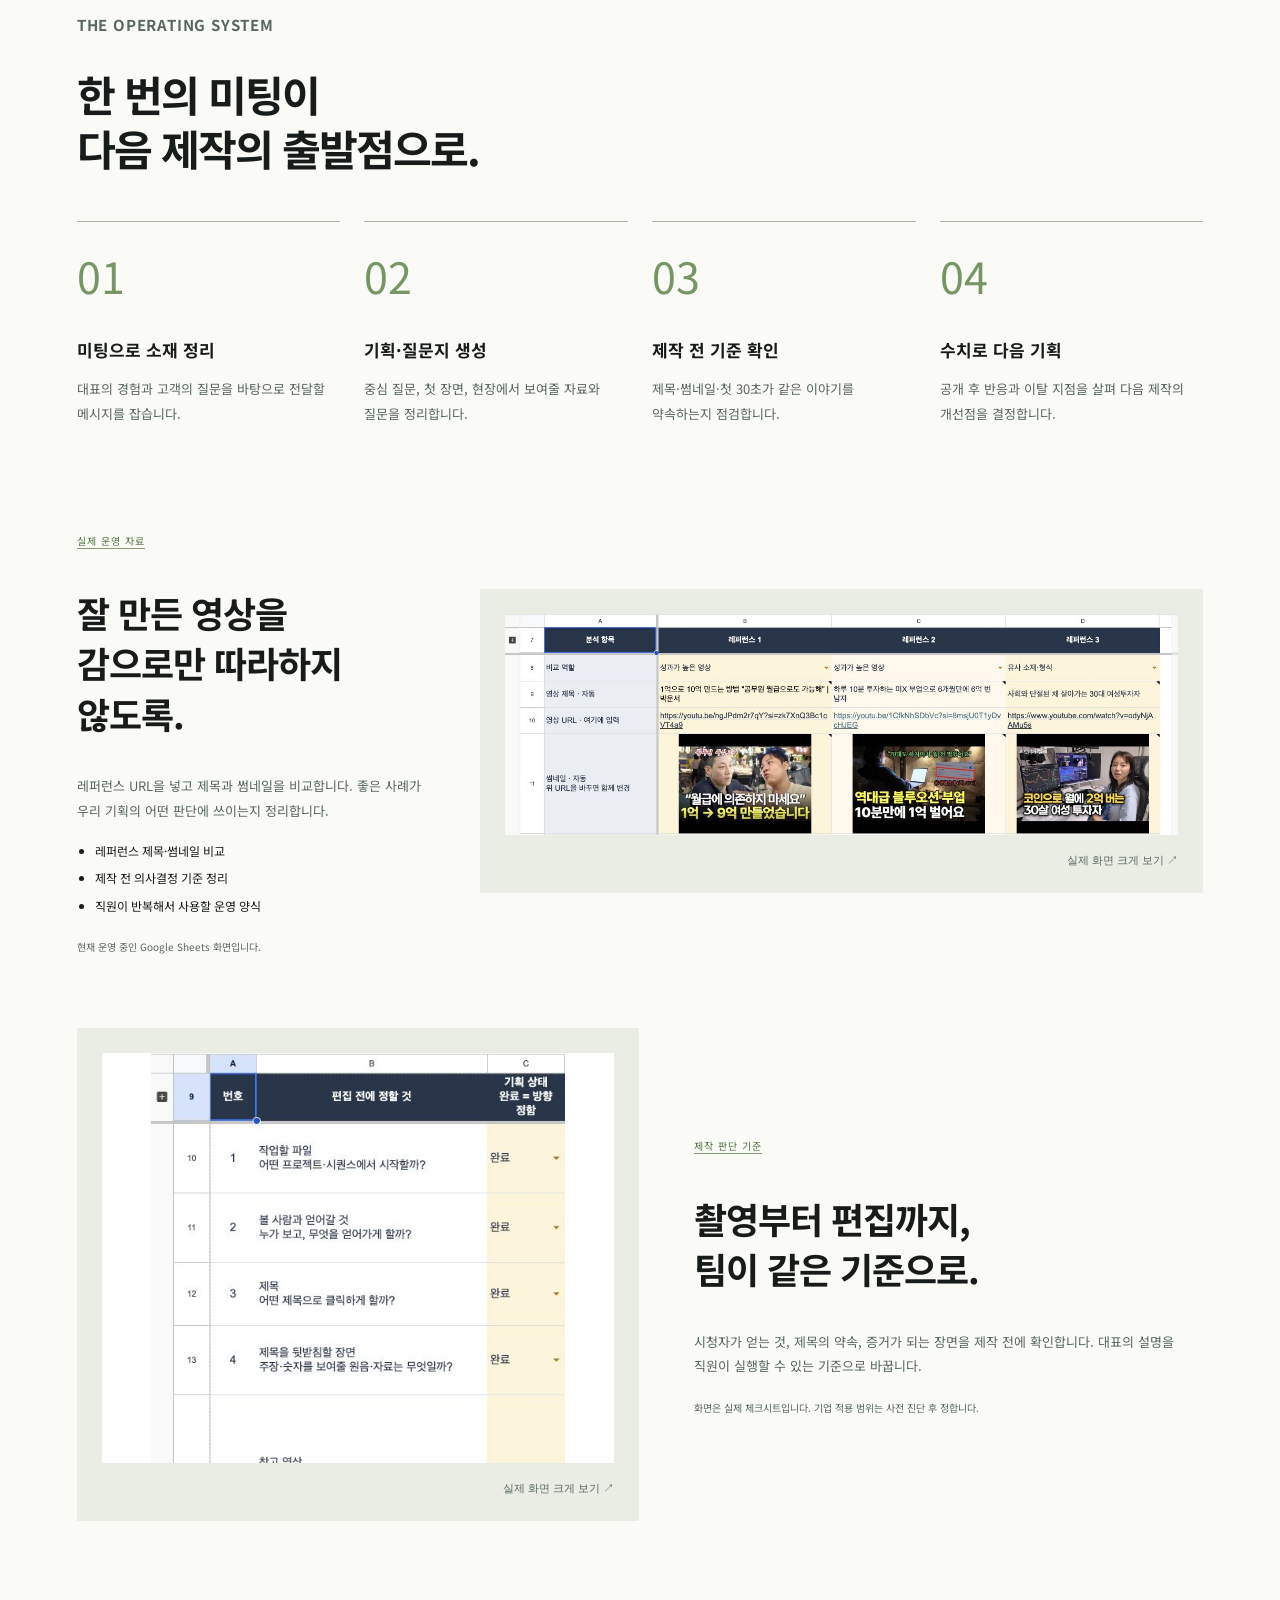
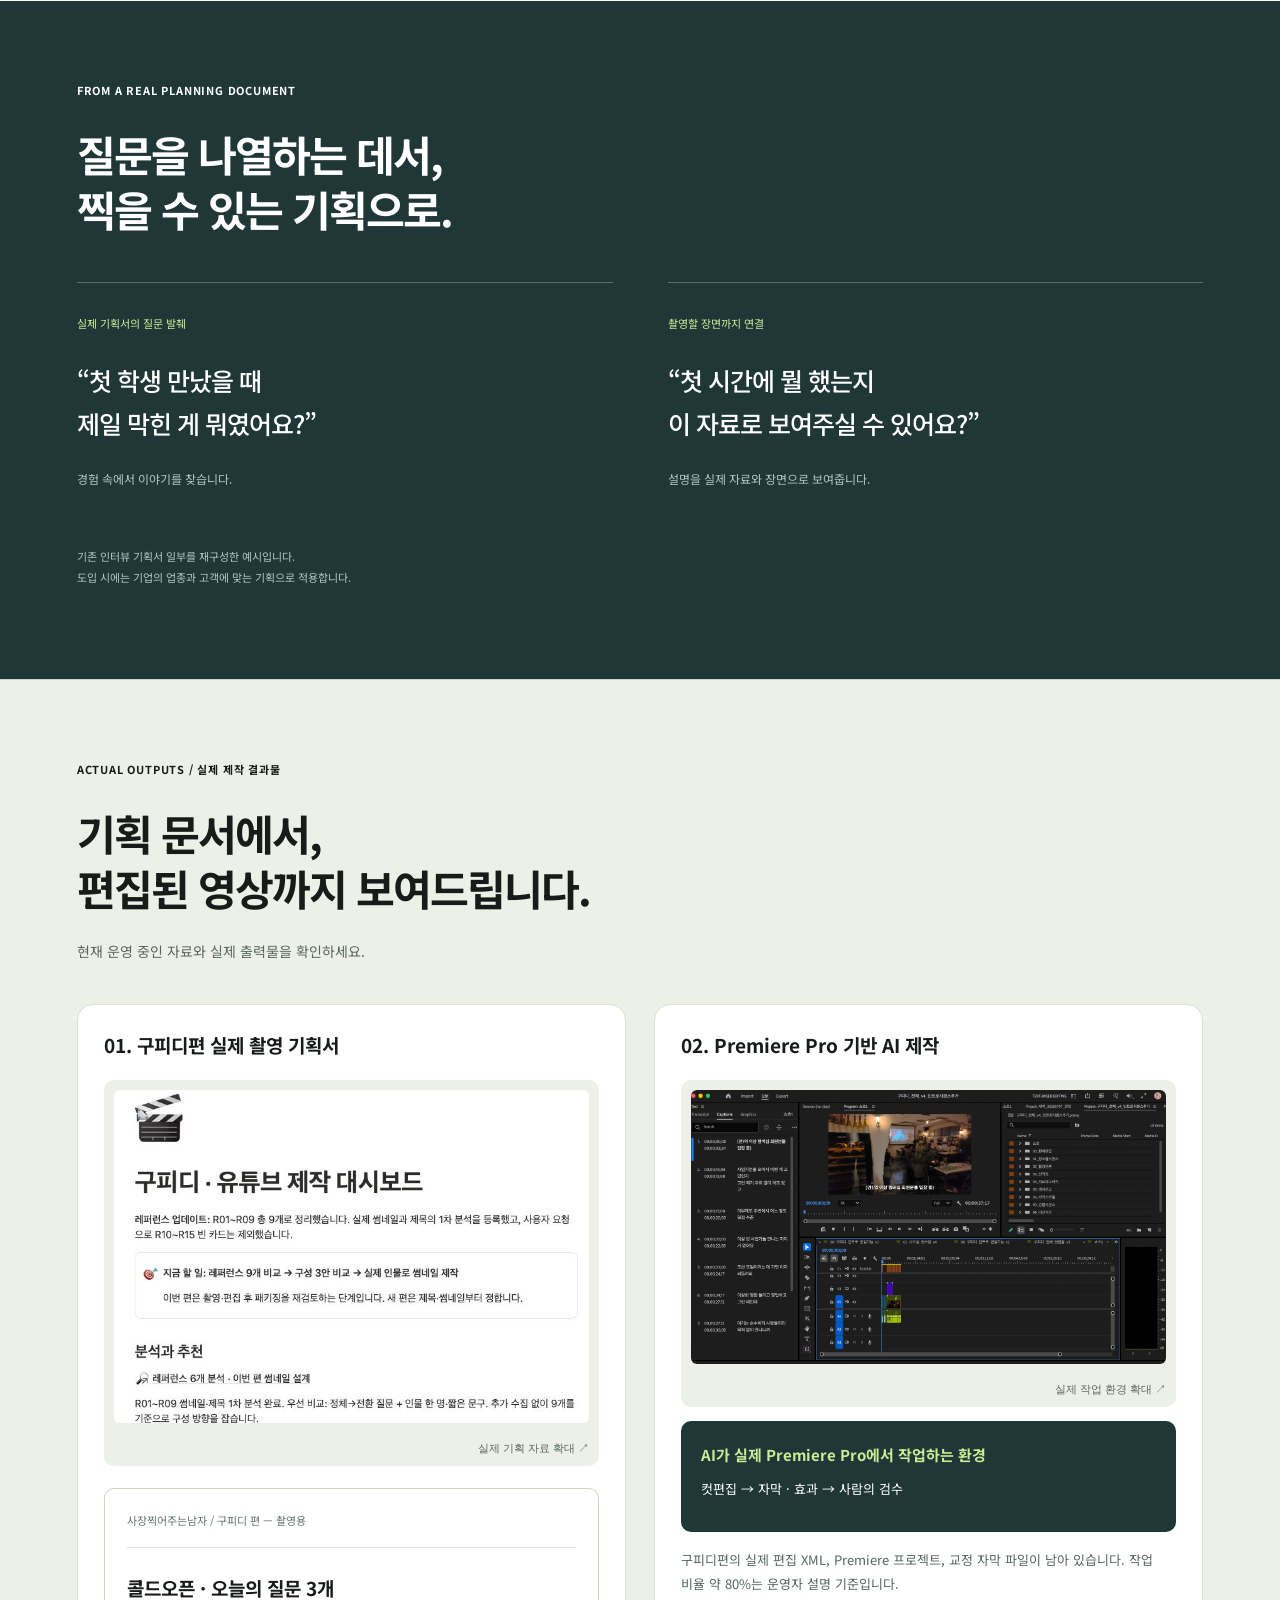
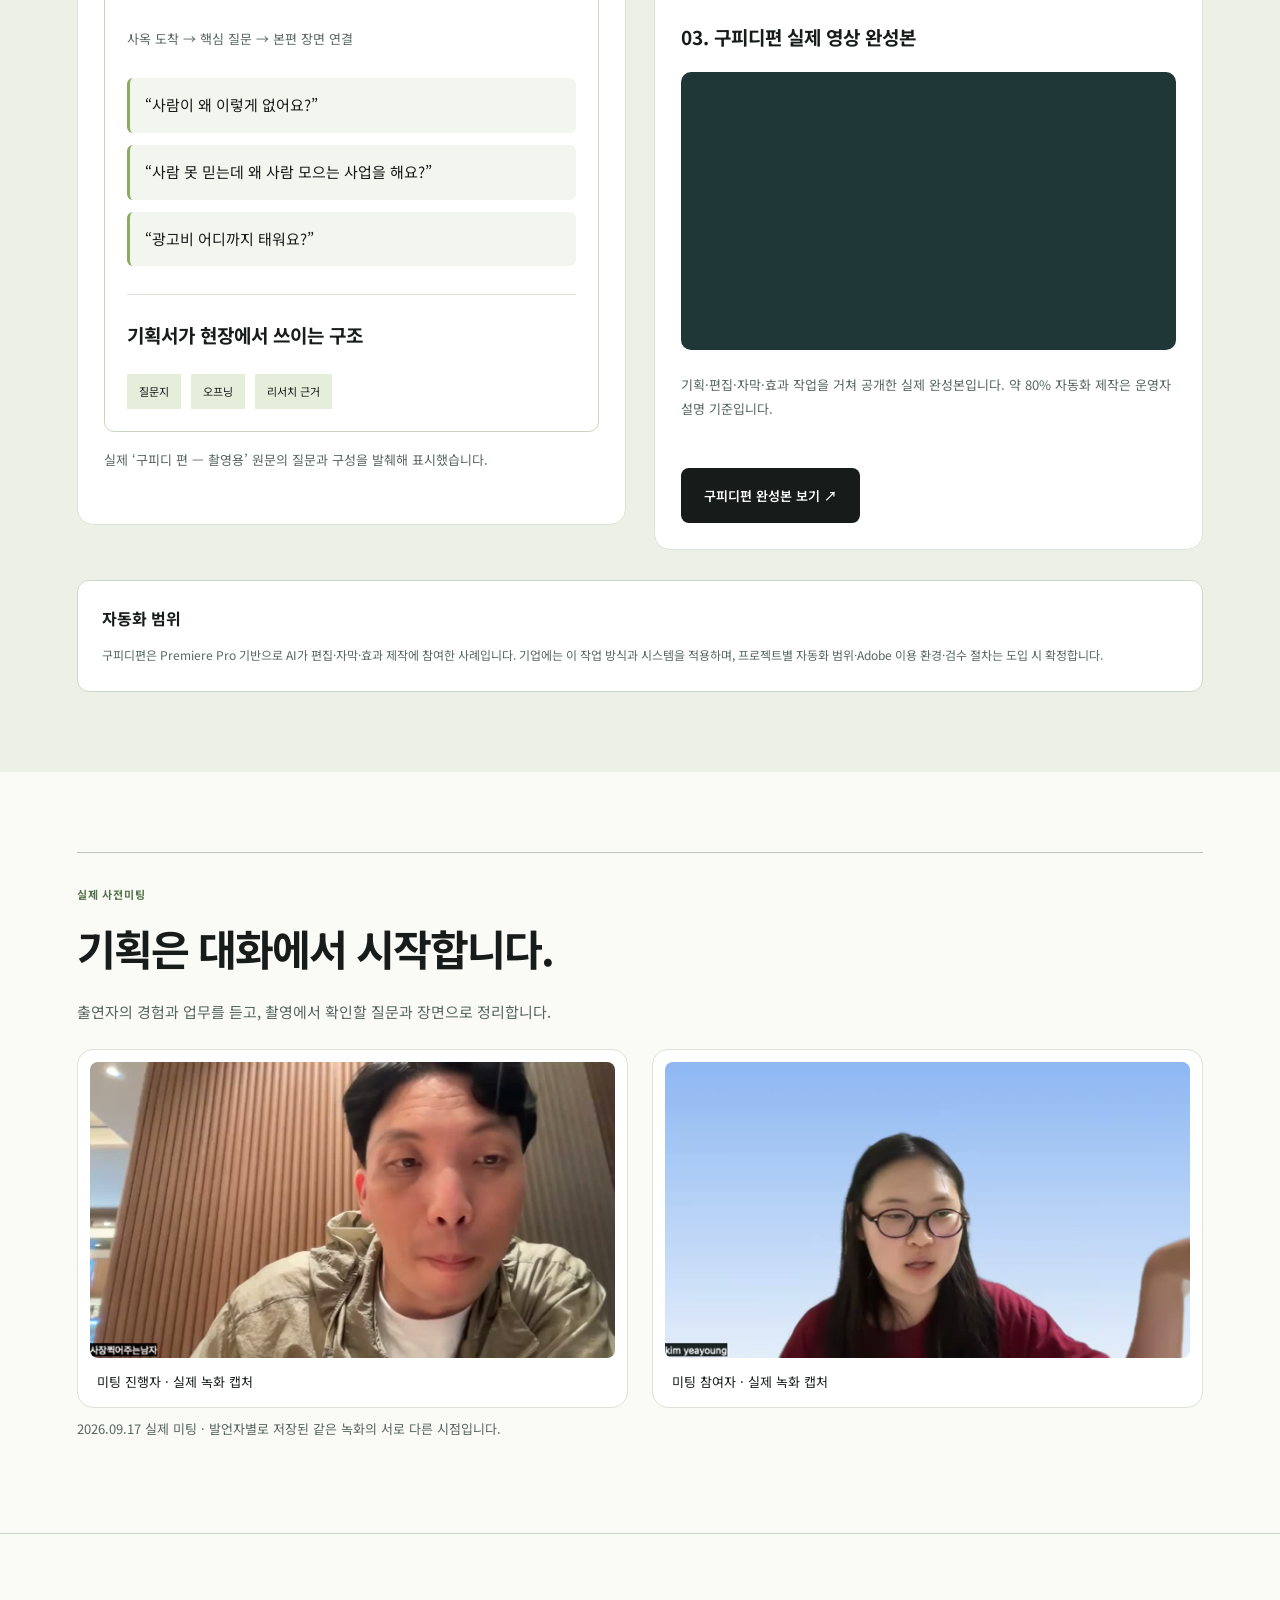
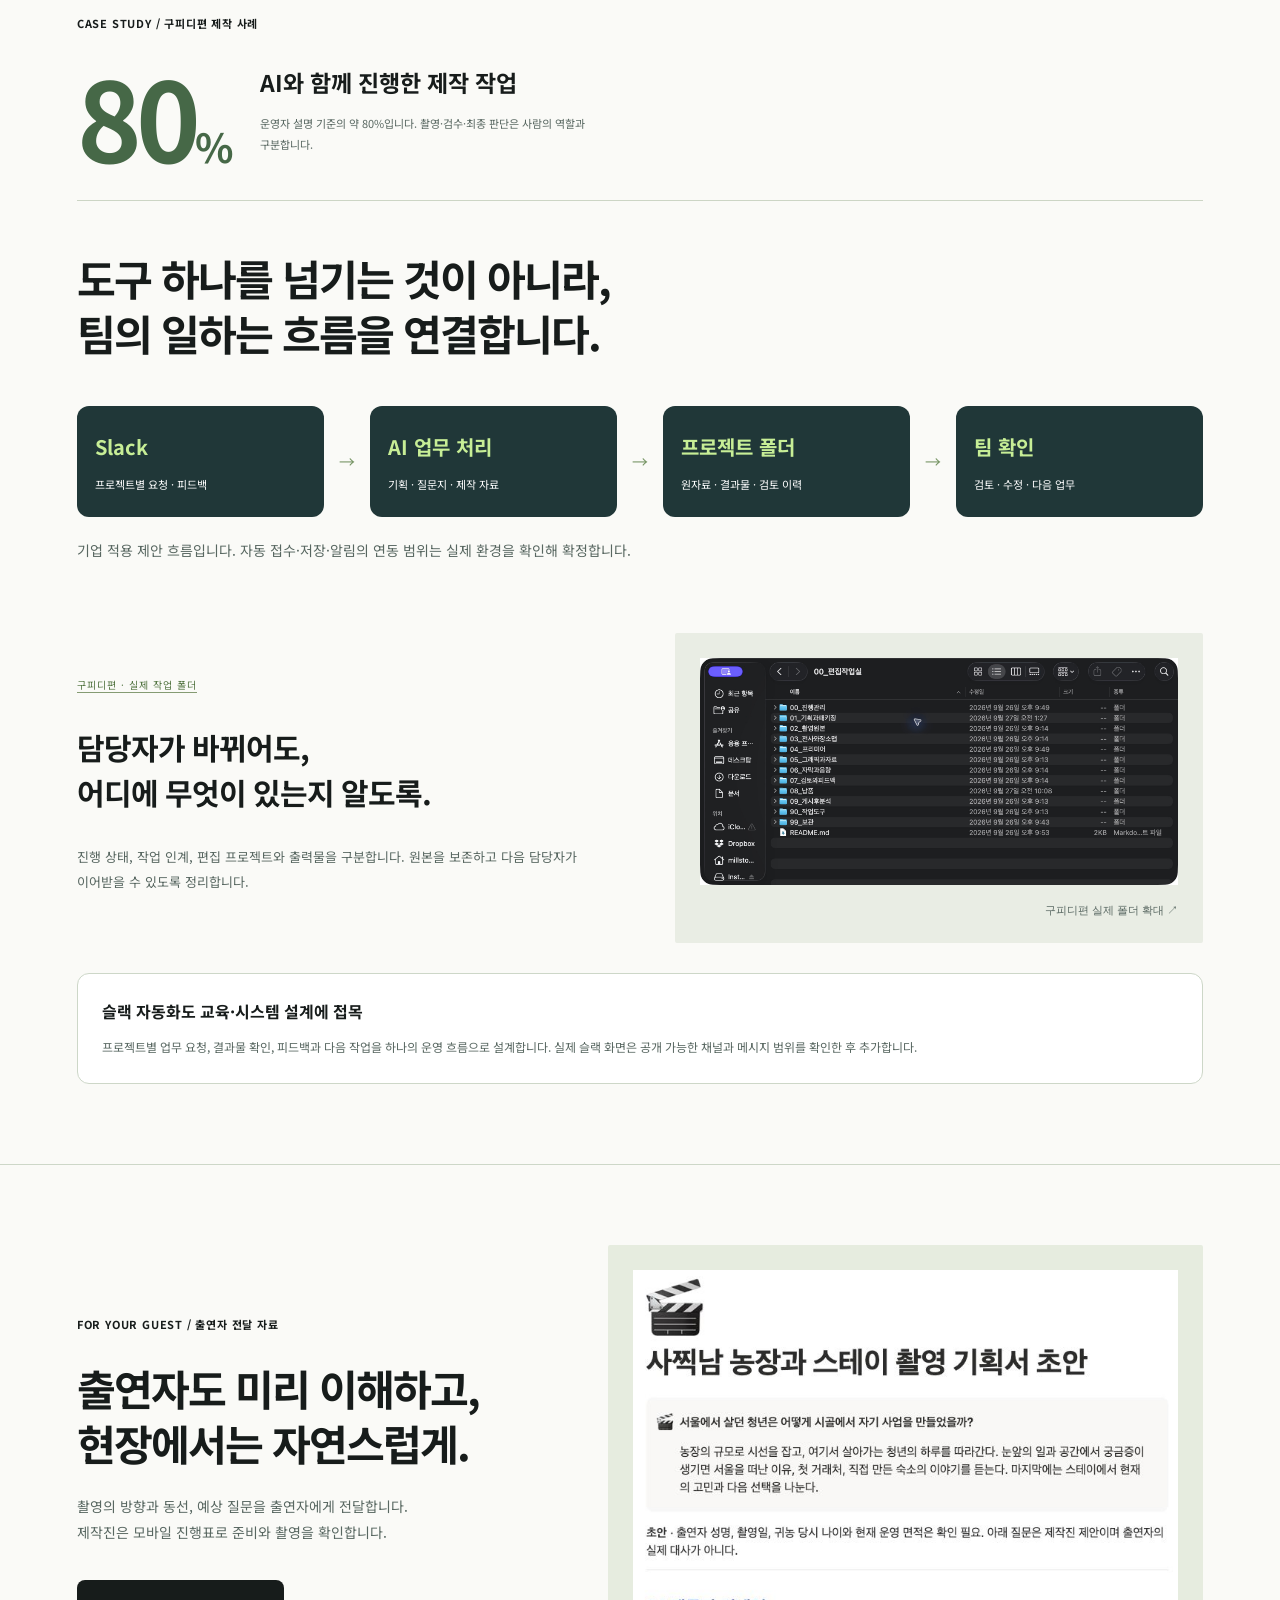
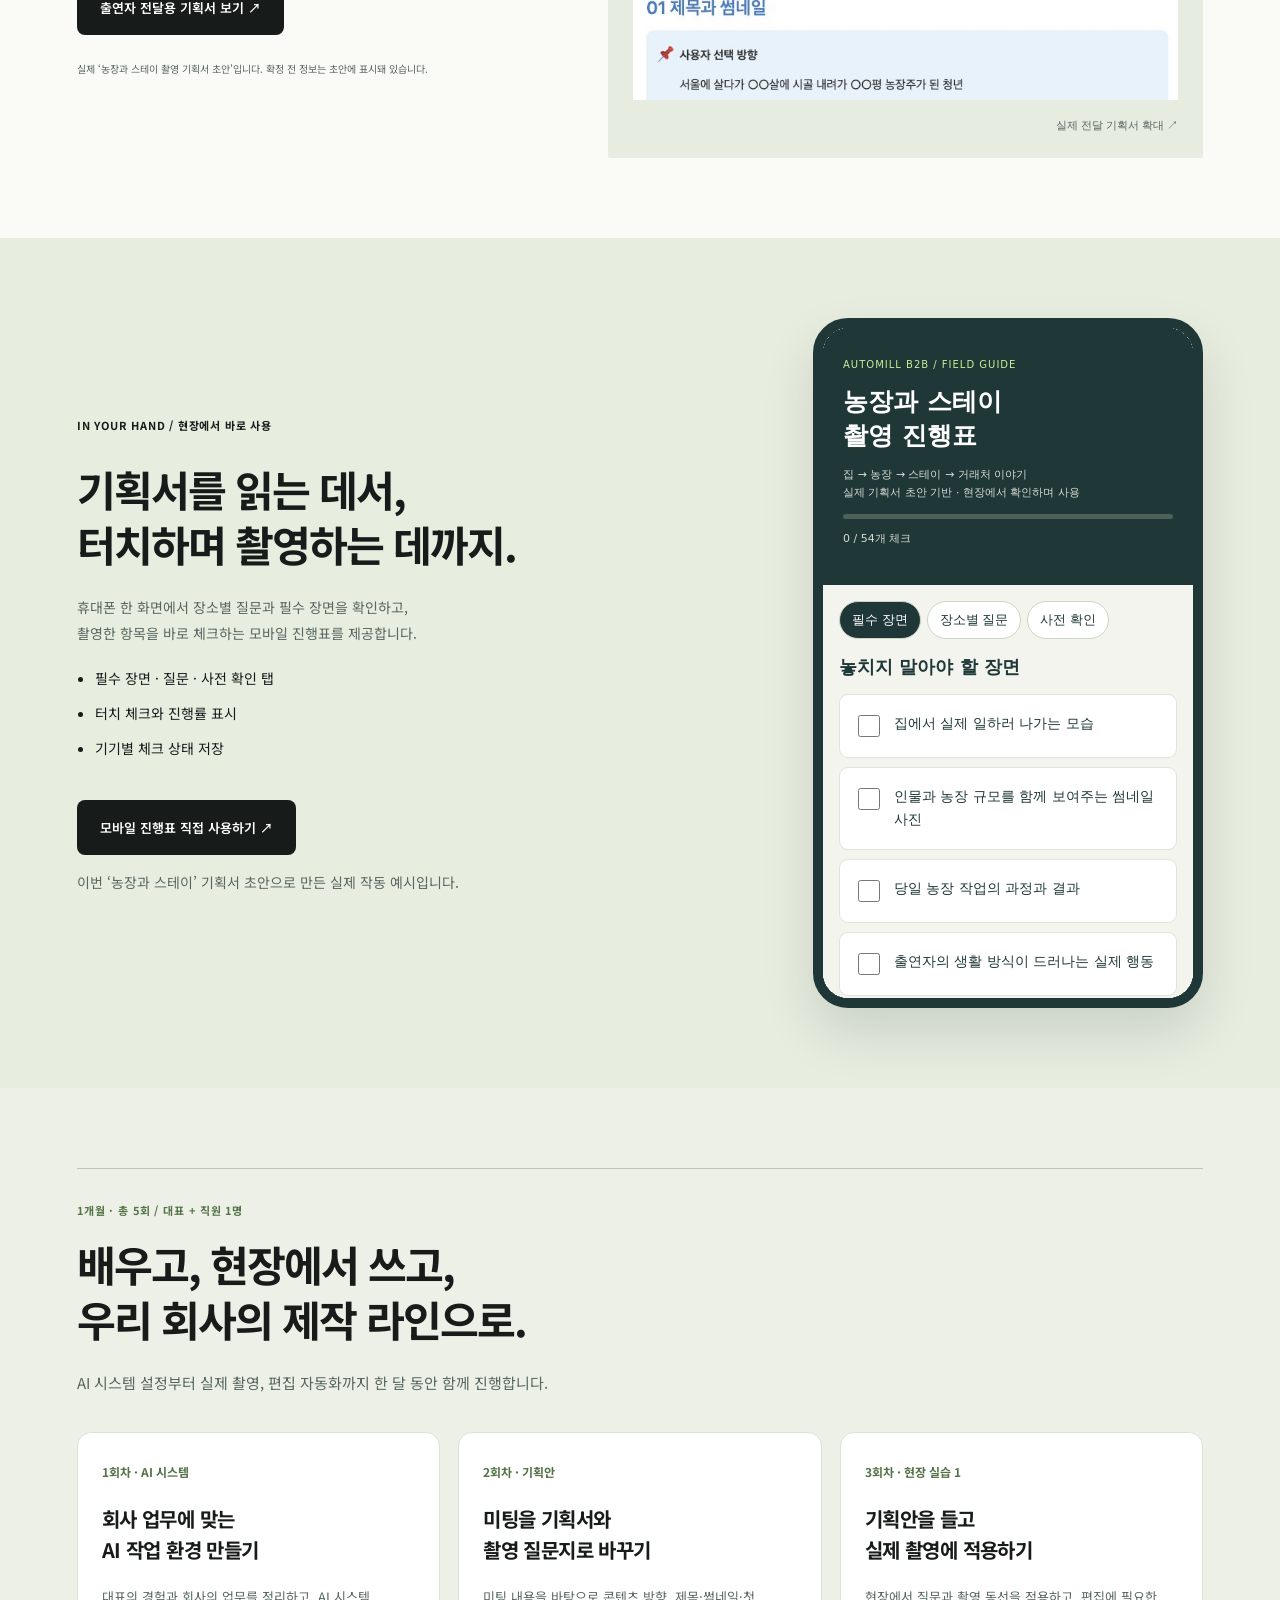
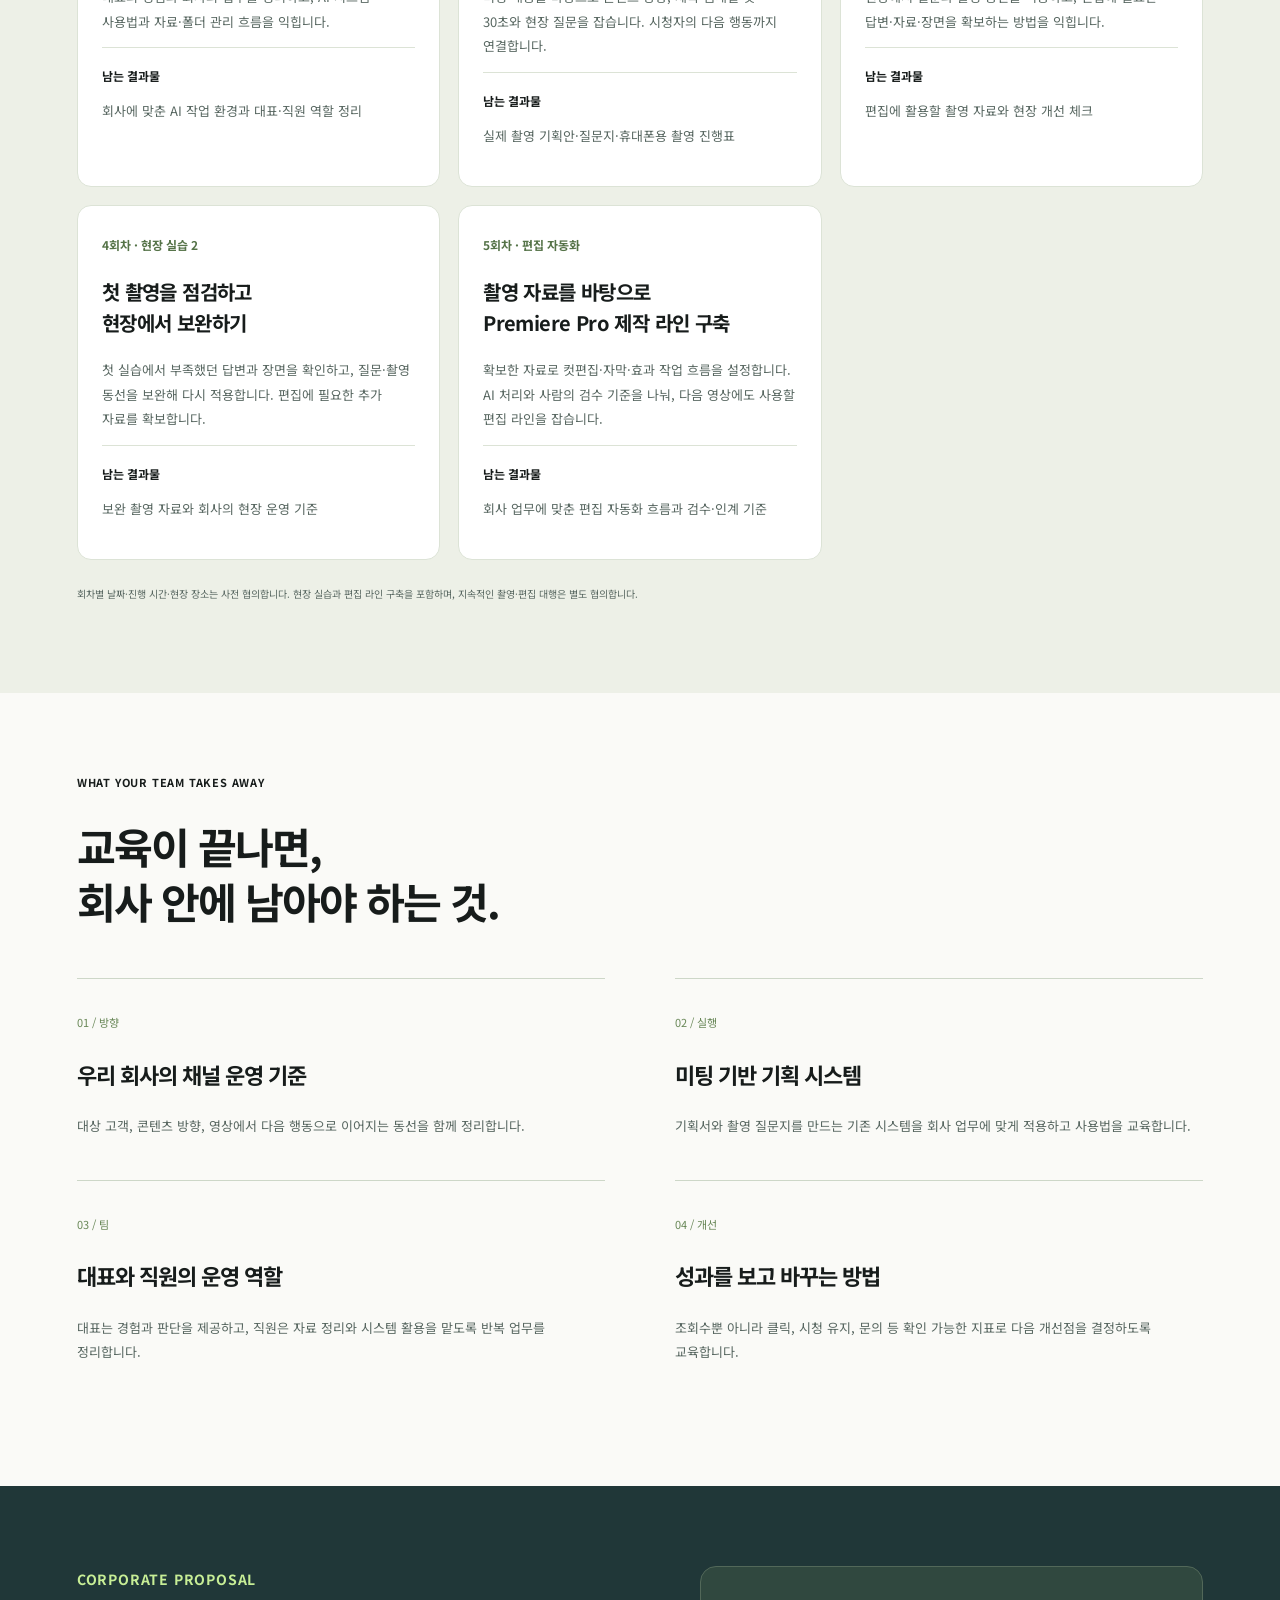
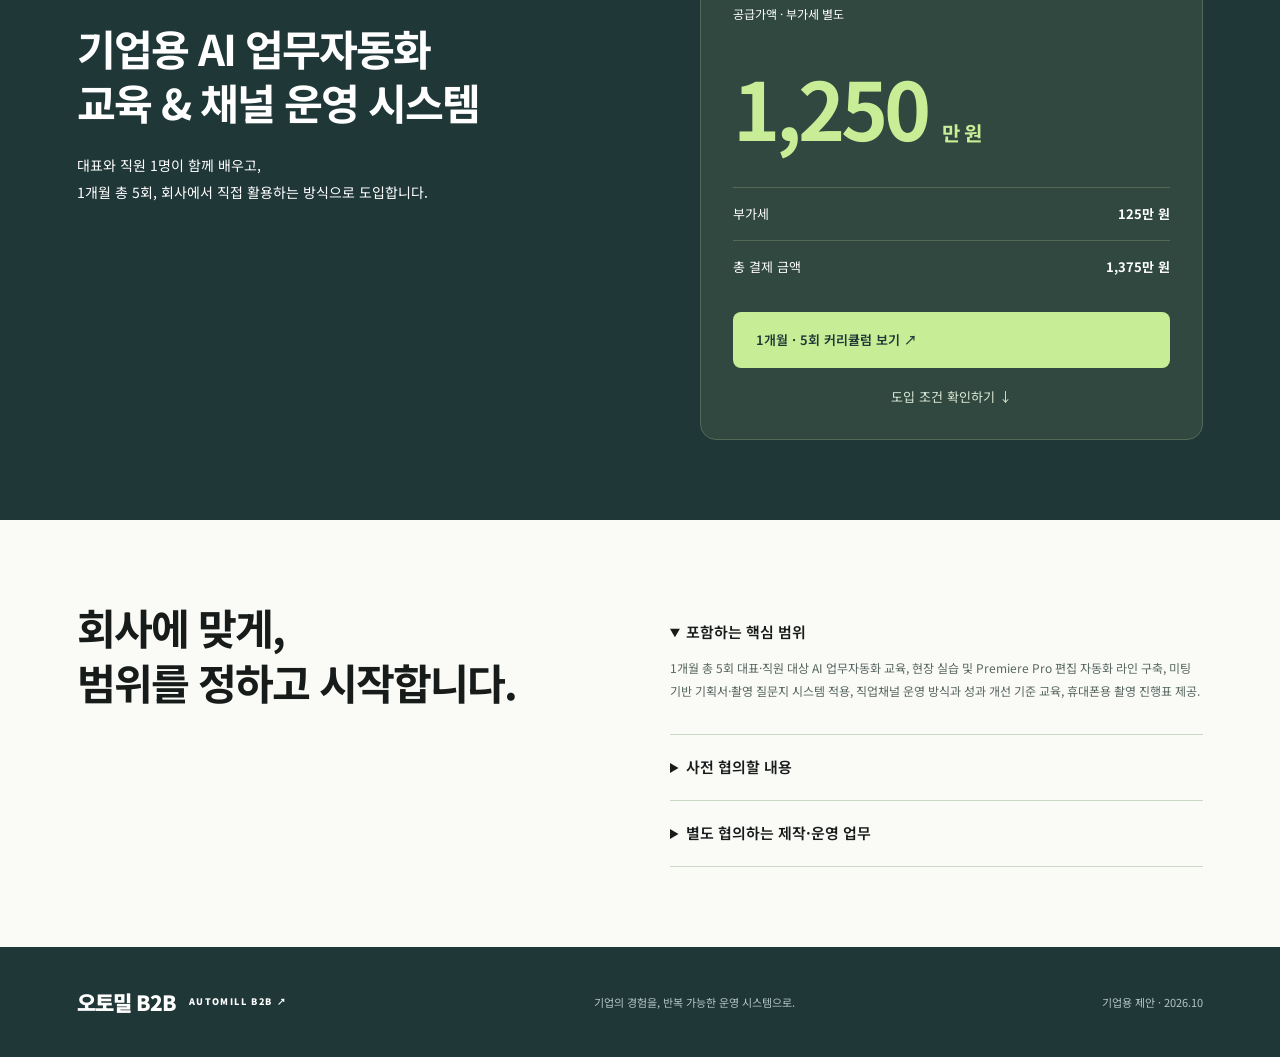
==== commit c1021c5c: "Expand curriculum to five sessions with two field practices" ====
--- a/corporate/index.html
+++ b/corporate/index.html
@@ -6,7 +6,7 @@
 <div class="evidence"><div class="evidence-copy"><span class="tag">실제 운영 자료</span><h3>잘 만든 영상을<br>감으로만 따라하지 않도록.</h3><p>레퍼런스 URL을 넣고 제목과 썸네일을 비교합니다. 좋은 사례가 우리 기획의 어떤 판단에 쓰이는지 정리합니다.</p><ul><li>레퍼런스 제목·썸네일 비교</li><li>제작 전 의사결정 기준 정리</li><li>직원이 반복해서 사용할 운영 양식</li></ul><small>현재 운영 중인 Google Sheets 화면입니다.</small></div><button class="screen" data-image="assets/reference.jpg" aria-label="레퍼런스 비교 실제 화면 확대"><img src="assets/reference.jpg" alt="실제 레퍼런스 비교 시트의 제목과 썸네일 자동 표시 화면"><span>실제 화면 크게 보기 ↗</span></button></div>
 <div class="evidence second"><button class="screen" data-image="assets/checksheet.jpg" aria-label="편집 전 체크시트 확대"><img src="assets/checksheet.jpg" alt="실제 롱폼 편집 전 체크시트"><span>실제 화면 크게 보기 ↗</span></button><div class="evidence-copy"><span class="tag">제작 판단 기준</span><h3>촬영부터 편집까지,<br>팀이 같은 기준으로.</h3><p>시청자가 얻는 것, 제목의 약속, 증거가 되는 장면을 제작 전에 확인합니다. 대표의 설명을 직원이 실행할 수 있는 기준으로 바꿉니다.</p><small>화면은 실제 체크시트입니다. 기업 적용 범위는 사전 진단 후 정합니다.</small></div></div></section>
 <section class="sample section"><p class="eyebrow">FROM A REAL PLANNING DOCUMENT</p><h2>질문을 나열하는 데서,<br>찍을 수 있는 기획으로.</h2><div class="questions"><div><small>실제 기획서의 질문 발췌</small><h3>“첫 학생 만났을 때<br>제일 막힌 게 뭐였어요?”</h3><p>경험 속에서 이야기를 찾습니다.</p></div><div><small>촬영할 장면까지 연결</small><h3>“첫 시간에 뭘 했는지<br>이 자료로 보여주실 수 있어요?”</h3><p>설명을 실제 자료와 장면으로 보여줍니다.</p></div></div><p class="muted">기존 인터뷰 기획서 일부를 재구성한 예시입니다.<br>도입 시에는 기업의 업종과 고객에 맞는 기획으로 적용합니다.</p></section>
-<section id="outputs" class="section actual-outputs"><p class="eyebrow">ACTUAL OUTPUTS / 실제 제작 결과물</p><h2>기획 문서에서,<br>편집된 영상까지 보여드립니다.</h2><p class="muted">현재 운영 중인 자료와 실제 출력물을 확인하세요.</p><div class="output-gallery"><article><h3>01. 구피디편 실제 촬영 기획서</h3><button class="screen" data-image="assets/koopd-notion-plan.png" aria-label="실제 구피디 노션 제작 자료 확대"><img src="assets/koopd-notion-plan.png" alt="구피디 실제 노션 제작 대시보드 캡처"><span>실제 기획 자료 확대 ↗</span></button><div class="real-plan"><div class="plan-top">사장찍어주는남자 / 구피디 편 — 촬영용</div><h4>콜드오픈 · 오늘의 질문 3개</h4><p>사옥 도착 → 핵심 질문 → 본편 장면 연결</p><blockquote>“사람이 왜 이렇게 없어요?”</blockquote><blockquote>“사람 못 믿는데 왜 사람 모으는 사업을 해요?”</blockquote><blockquote>“광고비 어디까지 태워요?”</blockquote><hr><h4>기획서가 현장에서 쓰이는 구조</h4><div class="plan-tabs"><span>질문지</span><span>오프닝</span><span>리서치 근거</span></div></div><p>실제 ‘구피디 편 — 촬영용’ 원문의 질문과 구성을 발췌해 표시했습니다. </p></article><article><h3>02. Premiere Pro 기반 AI 제작</h3><button class="screen" data-image="assets/premiere-ai-workspace.png" aria-label="AI가 작업하는 실제 프리미어 환경 확대"><img class="case-frame" src="assets/premiere-ai-workspace.png" alt="구피디편 실제 Premiere Pro 작업 환경: 자막 패널과 영상 미리보기, 편집 타임라인"><span>실제 작업 환경 확대 ↗</span></button><div class="premiere-caption"><strong>AI가 실제 Premiere Pro에서 작업하는 환경</strong><p>컷편집 → 자막 · 효과 → 사람의 검수</p></div><p>구피디편의 실제 편집 XML, Premiere 프로젝트, 교정 자막 파일이 남아 있습니다. 작업 비율 약 80%는 운영자 설명 기준입니다.</p><h3>03. 구피디편 실제 영상 완성본</h3><iframe class="youtube" src="https://www.youtube.com/embed/JWDuv-KC7WA" title="구피디편 실제 공개 영상 완성본" loading="lazy" allow="accelerometer; autoplay; clipboard-write; encrypted-media; gyroscope; picture-in-picture; web-share" allowfullscreen></iframe><p>기획·편집·자막·효과 작업을 거쳐 공개한 실제 완성본입니다. 약 80% 자동화 제작은 운영자 설명 기준입니다.</p><a class="button" href="https://www.youtube.com/watch?v=JWDuv-KC7WA" target="_blank" rel="noopener">구피디편 완성본 보기 ↗</a></article></div><div class="automation-note"><strong>자동화 범위</strong><p>구피디편은 Premiere Pro 기반으로 AI가 편집·자막·효과 제작에 참여한 사례입니다. 기업에는 이 작업 방식과 시스템을 적용하며, 프로젝트별 자동화 범위·Adobe 이용 환경·검수 절차는 도입 시 확정합니다.</p></div></section><section id="zoom-meeting" class="section"><div class="section-head"><span>실제 사전미팅</span><h2>기획은 대화에서 시작합니다.</h2><p>출연자의 경험과 업무를 듣고, 촬영에서 확인할 질문과 장면으로 정리합니다.</p></div><div class="zoom-pair"><figure><img src="assets/zoom-meeting-host.jpg" alt="실제 Zoom 미팅 진행자 화면" loading="lazy"><figcaption>미팅 진행자 · 실제 녹화 캡처</figcaption></figure><figure><img src="assets/zoom-meeting-guest.jpg" alt="같은 Zoom 미팅 참여자 화면" loading="lazy"><figcaption>미팅 참여자 · 실제 녹화 캡처</figcaption></figure></div><p class="zoom-note">2026.09.17 실제 미팅 · 발언자별로 저장된 같은 녹화의 서로 다른 시점입니다.</p></section><section id="team-system" class="section team-system"><p class="eyebrow">CASE STUDY / 구피디편 제작 사례</p><div class="case-stat"><b>80<span>%</span></b><div><strong>AI와 함께 진행한 제작 작업</strong><p>운영자 설명 기준의 약 80%입니다. 촬영·검수·최종 판단은 사람의 역할과 구분합니다.</p></div></div><h2>도구 하나를 넘기는 것이 아니라,<br>팀의 일하는 흐름을 연결합니다.</h2><div class="team-flow"><div><b>Slack</b><span>프로젝트별 요청 · 피드백</span></div><i>→</i><div><b>AI 업무 처리</b><span>기획 · 질문지 · 제작 자료</span></div><i>→</i><div><b>프로젝트 폴더</b><span>원자료 · 결과물 · 검토 이력</span></div><i>→</i><div><b>팀 확인</b><span>검토 · 수정 · 다음 업무</span></div></div><p class="muted">기업 적용 제안 흐름입니다. 자동 접수·저장·알림의 연동 범위는 실제 환경을 확인해 확정합니다.</p><div class="folder-layout"><div><span class="tag">구피디편 · 실제 작업 폴더</span><h3>담당자가 바뀌어도,<br>어디에 무엇이 있는지 알도록.</h3><p>진행 상태, 작업 인계, 편집 프로젝트와 출력물을 구분합니다. 원본을 보존하고 다음 담당자가 이어받을 수 있도록 정리합니다.</p></div><button class="screen" data-image="assets/koopd-folders.png" aria-label="구피디편 실제 폴더 구조 확대"><img src="assets/koopd-folders.png" alt="구피디편 작업실의 기획, 원본, 전사, 편집, 검토, 출력, 게시 후 분석 폴더"><span>구피디편 실제 폴더 확대 ↗</span></button></div><div class="automation-note"><strong>슬랙 자동화도 교육·시스템 설계에 접목</strong><p>프로젝트별 업무 요청, 결과물 확인, 피드백과 다음 작업을 하나의 운영 흐름으로 설계합니다. 실제 슬랙 화면은 공개 가능한 채널과 메시지 범위를 확인한 후 추가합니다.</p></div></section><section id="guest-guide" class="section guest-guide"><div><p class="eyebrow">FOR YOUR GUEST / 출연자 전달 자료</p><h2>출연자도 미리 이해하고,<br>현장에서는 자연스럽게.</h2><p class="muted">촬영의 방향과 동선, 예상 질문을 출연자에게 전달합니다.<br>제작진은 모바일 진행표로 준비와 촬영을 확인합니다.</p><a class="button" href="https://stump-melon-010.notion.site/3f2adade1e7381679335f3c52739cb4f" target="_blank" rel="noopener">출연자 전달용 기획서 보기 ↗</a><p class="smallprint">실제 ‘농장과 스테이 촬영 기획서 초안’입니다. 확정 전 정보는 초안에 표시돼 있습니다.</p></div><button class="screen" data-image="assets/guest-plan.png" aria-label="출연자 전달 기획서 원본 확대"><img src="assets/guest-plan.png" alt="출연자에게 전달하는 노션 촬영 기획서 실제 화면"><span>실제 전달 기획서 확대 ↗</span></button></section><section id="mobile-guide" class="section mobile-guide"><div><p class="eyebrow">IN YOUR HAND / 현장에서 바로 사용</p><h2>기획서를 읽는 데서,<br>터치하며 촬영하는 데까지.</h2><p class="muted">휴대폰 한 화면에서 장소별 질문과 필수 장면을 확인하고,<br>촬영한 항목을 바로 체크하는 모바일 진행표를 제공합니다.</p><ul><li>필수 장면 · 질문 · 사전 확인 탭</li><li>터치 체크와 진행률 표시</li><li>기기별 체크 상태 저장</li></ul><a class="button" href="field/" target="_blank">모바일 진행표 직접 사용하기 ↗</a><p class="muted">이번 ‘농장과 스테이’ 기획서 초안으로 만든 실제 작동 예시입니다.</p></div><iframe src="field/" title="휴대폰 촬영 진행표 작동 예시"></iframe></section><section id="curriculum" class="section curriculum"><div class="section-head"><span>1개월 · 총 4회 / 대표 + 직원 1명</span><h2>배우고, 현장에서 쓰고,<br>우리 회사의 제작 라인으로.</h2><p>AI 시스템 설정부터 실제 촬영, 편집 자동화까지 한 달 동안 함께 진행합니다.</p></div><div class="curriculum-grid"><article><span>1회차 · AI 시스템</span><h3>회사 업무에 맞는<br>AI 작업 환경 만들기</h3><p>대표의 경험과 회사의 업무를 정리하고, AI 시스템 사용법과 자료·폴더 관리 흐름을 익힙니다.</p><strong>남는 결과물</strong><p>회사에 맞춘 AI 작업 환경과 대표·직원 역할 정리</p></article><article><span>2회차 · 기획안</span><h3>미팅을 기획서와<br>촬영 질문지로 바꾸기</h3><p>미팅 내용을 바탕으로 콘텐츠 방향, 제목·썸네일·첫 30초와 현장 질문을 잡습니다. 시청자의 다음 행동까지 연결합니다.</p><strong>남는 결과물</strong><p>실제 촬영 기획안·질문지·휴대폰용 촬영 진행표</p></article><article><span>3회차 · 현장</span><h3>기획안을 들고<br>실제 촬영에 적용하기</h3><p>현장에서 질문과 촬영 동선을 적용하고, 편집에 필요한 답변·자료·장면을 확보하는 방법을 익힙니다.</p><strong>남는 결과물</strong><p>편집에 활용할 촬영 자료와 현장 개선 체크</p></article><article><span>4회차 · 편집 자동화</span><h3>촬영 자료를 바탕으로<br>Premiere Pro 제작 라인 구축</h3><p>확보한 자료로 컷편집·자막·효과 작업 흐름을 설정합니다. AI 처리와 사람의 검수 기준을 나눠, 다음 영상에도 사용할 편집 라인을 잡습니다.</p><strong>남는 결과물</strong><p>회사 업무에 맞춘 편집 자동화 흐름과 검수·인계 기준</p></article></div><p class="smallprint">회차별 날짜·진행 시간·현장 장소는 사전 협의합니다. 현장 실습과 편집 라인 구축을 포함하며, 지속적인 촬영·편집 대행은 별도 협의합니다.</p></section><section id="delivery" class="section"><p class="eyebrow">WHAT YOUR TEAM TAKES AWAY</p><h2>교육이 끝나면,<br>회사 안에 남아야 하는 것.</h2><div class="deliveries"><article><span>01 / 방향</span><h3>우리 회사의 채널 운영 기준</h3><p>대상 고객, 콘텐츠 방향, 영상에서 다음 행동으로 이어지는 동선을 함께 정리합니다.</p></article><article><span>02 / 실행</span><h3>미팅 기반 기획 시스템</h3><p>기획서와 촬영 질문지를 만드는 기존 시스템을 회사 업무에 맞게 적용하고 사용법을 교육합니다.</p></article><article><span>03 / 팀</span><h3>대표와 직원의 운영 역할</h3><p>대표는 경험과 판단을 제공하고, 직원은 자료 정리와 시스템 활용을 맡도록 반복 업무를 정리합니다.</p></article><article><span>04 / 개선</span><h3>성과를 보고 바꾸는 방법</h3><p>조회수뿐 아니라 클릭, 시청 유지, 문의 등 확인 가능한 지표로 다음 개선점을 결정하도록 교육합니다.</p></article></div></section>
-<section id="price" class="pricing section"><div><p class="eyebrow">CORPORATE PROPOSAL</p><h2>기업용 AI 업무자동화<br>교육 & 채널 운영 시스템</h2><p>대표와 직원 1명이 함께 배우고,<br>1개월 총 4회, 회사에서 직접 활용하는 방식으로 도입합니다.</p></div><div class="price-box"><small>공급가액 · 부가세 별도</small><div class="amount">1,250<span>만 원</span></div><div class="tax"><span>부가세</span><b>125만 원</b></div><div class="tax"><span>총 결제 금액</span><b>1,375만 원</b></div><a class="button" href="#curriculum">1개월 · 4회 커리큘럼 보기 ↗</a><a class="price-scope-link" href="#scope">도입 조건 확인하기 ↓</a></div></section>
-<section id="scope" class="section scope"><h2>회사에 맞게,<br>범위를 정하고 시작합니다.</h2><div><details open><summary>포함하는 핵심 범위</summary><p>1개월 총 4회 대표·직원 대상 AI 업무자동화 교육, 현장 실습 및 Premiere Pro 편집 자동화 라인 구축, 미팅 기반 기획서·촬영 질문지 시스템 적용, 직업채널 운영 방식과 성과 개선 기준 교육, 휴대폰용 촬영 진행표 제공.</p></details><details><summary>사전 협의할 내용</summary><p>회차별 일정·진행 시간·현장 장소, 적용할 시스템 목록, 회사별 연동과 사용 환경, 이용 기간, 유지보수 및 지원 범위는 업무 진단 후 서면으로 확정합니다.</p></details><details><summary>별도 협의하는 제작·운영 업무</summary><p>촬영·편집 대행, 지속적인 채널 운영, 유료 AI 서비스 및 외부 도구 이용료는 포함 여부를 별도로 협의합니다. 특정 조회수나 매출을 보장하는 상품은 아닙니다.</p></details></div></section>
+<section id="outputs" class="section actual-outputs"><p class="eyebrow">ACTUAL OUTPUTS / 실제 제작 결과물</p><h2>기획 문서에서,<br>편집된 영상까지 보여드립니다.</h2><p class="muted">현재 운영 중인 자료와 실제 출력물을 확인하세요.</p><div class="output-gallery"><article><h3>01. 구피디편 실제 촬영 기획서</h3><button class="screen" data-image="assets/koopd-notion-plan.png" aria-label="실제 구피디 노션 제작 자료 확대"><img src="assets/koopd-notion-plan.png" alt="구피디 실제 노션 제작 대시보드 캡처"><span>실제 기획 자료 확대 ↗</span></button><div class="real-plan"><div class="plan-top">사장찍어주는남자 / 구피디 편 — 촬영용</div><h4>콜드오픈 · 오늘의 질문 3개</h4><p>사옥 도착 → 핵심 질문 → 본편 장면 연결</p><blockquote>“사람이 왜 이렇게 없어요?”</blockquote><blockquote>“사람 못 믿는데 왜 사람 모으는 사업을 해요?”</blockquote><blockquote>“광고비 어디까지 태워요?”</blockquote><hr><h4>기획서가 현장에서 쓰이는 구조</h4><div class="plan-tabs"><span>질문지</span><span>오프닝</span><span>리서치 근거</span></div></div><p>실제 ‘구피디 편 — 촬영용’ 원문의 질문과 구성을 발췌해 표시했습니다. </p></article><article><h3>02. Premiere Pro 기반 AI 제작</h3><button class="screen" data-image="assets/premiere-ai-workspace.png" aria-label="AI가 작업하는 실제 프리미어 환경 확대"><img class="case-frame" src="assets/premiere-ai-workspace.png" alt="구피디편 실제 Premiere Pro 작업 환경: 자막 패널과 영상 미리보기, 편집 타임라인"><span>실제 작업 환경 확대 ↗</span></button><div class="premiere-caption"><strong>AI가 실제 Premiere Pro에서 작업하는 환경</strong><p>컷편집 → 자막 · 효과 → 사람의 검수</p></div><p>구피디편의 실제 편집 XML, Premiere 프로젝트, 교정 자막 파일이 남아 있습니다. 작업 비율 약 80%는 운영자 설명 기준입니다.</p><h3>03. 구피디편 실제 영상 완성본</h3><iframe class="youtube" src="https://www.youtube.com/embed/JWDuv-KC7WA" title="구피디편 실제 공개 영상 완성본" loading="lazy" allow="accelerometer; autoplay; clipboard-write; encrypted-media; gyroscope; picture-in-picture; web-share" allowfullscreen></iframe><p>기획·편집·자막·효과 작업을 거쳐 공개한 실제 완성본입니다. 약 80% 자동화 제작은 운영자 설명 기준입니다.</p><a class="button" href="https://www.youtube.com/watch?v=JWDuv-KC7WA" target="_blank" rel="noopener">구피디편 완성본 보기 ↗</a></article></div><div class="automation-note"><strong>자동화 범위</strong><p>구피디편은 Premiere Pro 기반으로 AI가 편집·자막·효과 제작에 참여한 사례입니다. 기업에는 이 작업 방식과 시스템을 적용하며, 프로젝트별 자동화 범위·Adobe 이용 환경·검수 절차는 도입 시 확정합니다.</p></div></section><section id="zoom-meeting" class="section"><div class="section-head"><span>실제 사전미팅</span><h2>기획은 대화에서 시작합니다.</h2><p>출연자의 경험과 업무를 듣고, 촬영에서 확인할 질문과 장면으로 정리합니다.</p></div><div class="zoom-pair"><figure><img src="assets/zoom-meeting-host.jpg" alt="실제 Zoom 미팅 진행자 화면" loading="lazy"><figcaption>미팅 진행자 · 실제 녹화 캡처</figcaption></figure><figure><img src="assets/zoom-meeting-guest.jpg" alt="같은 Zoom 미팅 참여자 화면" loading="lazy"><figcaption>미팅 참여자 · 실제 녹화 캡처</figcaption></figure></div><p class="zoom-note">2026.09.17 실제 미팅 · 발언자별로 저장된 같은 녹화의 서로 다른 시점입니다.</p></section><section id="team-system" class="section team-system"><p class="eyebrow">CASE STUDY / 구피디편 제작 사례</p><div class="case-stat"><b>80<span>%</span></b><div><strong>AI와 함께 진행한 제작 작업</strong><p>운영자 설명 기준의 약 80%입니다. 촬영·검수·최종 판단은 사람의 역할과 구분합니다.</p></div></div><h2>도구 하나를 넘기는 것이 아니라,<br>팀의 일하는 흐름을 연결합니다.</h2><div class="team-flow"><div><b>Slack</b><span>프로젝트별 요청 · 피드백</span></div><i>→</i><div><b>AI 업무 처리</b><span>기획 · 질문지 · 제작 자료</span></div><i>→</i><div><b>프로젝트 폴더</b><span>원자료 · 결과물 · 검토 이력</span></div><i>→</i><div><b>팀 확인</b><span>검토 · 수정 · 다음 업무</span></div></div><p class="muted">기업 적용 제안 흐름입니다. 자동 접수·저장·알림의 연동 범위는 실제 환경을 확인해 확정합니다.</p><div class="folder-layout"><div><span class="tag">구피디편 · 실제 작업 폴더</span><h3>담당자가 바뀌어도,<br>어디에 무엇이 있는지 알도록.</h3><p>진행 상태, 작업 인계, 편집 프로젝트와 출력물을 구분합니다. 원본을 보존하고 다음 담당자가 이어받을 수 있도록 정리합니다.</p></div><button class="screen" data-image="assets/koopd-folders.png" aria-label="구피디편 실제 폴더 구조 확대"><img src="assets/koopd-folders.png" alt="구피디편 작업실의 기획, 원본, 전사, 편집, 검토, 출력, 게시 후 분석 폴더"><span>구피디편 실제 폴더 확대 ↗</span></button></div><div class="automation-note"><strong>슬랙 자동화도 교육·시스템 설계에 접목</strong><p>프로젝트별 업무 요청, 결과물 확인, 피드백과 다음 작업을 하나의 운영 흐름으로 설계합니다. 실제 슬랙 화면은 공개 가능한 채널과 메시지 범위를 확인한 후 추가합니다.</p></div></section><section id="guest-guide" class="section guest-guide"><div><p class="eyebrow">FOR YOUR GUEST / 출연자 전달 자료</p><h2>출연자도 미리 이해하고,<br>현장에서는 자연스럽게.</h2><p class="muted">촬영의 방향과 동선, 예상 질문을 출연자에게 전달합니다.<br>제작진은 모바일 진행표로 준비와 촬영을 확인합니다.</p><a class="button" href="https://stump-melon-010.notion.site/3f2adade1e7381679335f3c52739cb4f" target="_blank" rel="noopener">출연자 전달용 기획서 보기 ↗</a><p class="smallprint">실제 ‘농장과 스테이 촬영 기획서 초안’입니다. 확정 전 정보는 초안에 표시돼 있습니다.</p></div><button class="screen" data-image="assets/guest-plan.png" aria-label="출연자 전달 기획서 원본 확대"><img src="assets/guest-plan.png" alt="출연자에게 전달하는 노션 촬영 기획서 실제 화면"><span>실제 전달 기획서 확대 ↗</span></button></section><section id="mobile-guide" class="section mobile-guide"><div><p class="eyebrow">IN YOUR HAND / 현장에서 바로 사용</p><h2>기획서를 읽는 데서,<br>터치하며 촬영하는 데까지.</h2><p class="muted">휴대폰 한 화면에서 장소별 질문과 필수 장면을 확인하고,<br>촬영한 항목을 바로 체크하는 모바일 진행표를 제공합니다.</p><ul><li>필수 장면 · 질문 · 사전 확인 탭</li><li>터치 체크와 진행률 표시</li><li>기기별 체크 상태 저장</li></ul><a class="button" href="field/" target="_blank">모바일 진행표 직접 사용하기 ↗</a><p class="muted">이번 ‘농장과 스테이’ 기획서 초안으로 만든 실제 작동 예시입니다.</p></div><iframe src="field/" title="휴대폰 촬영 진행표 작동 예시"></iframe></section><section id="curriculum" class="section curriculum"><div class="section-head"><span>1개월 · 총 5회 / 대표 + 직원 1명</span><h2>배우고, 현장에서 쓰고,<br>우리 회사의 제작 라인으로.</h2><p>AI 시스템 설정부터 실제 촬영, 편집 자동화까지 한 달 동안 함께 진행합니다.</p></div><div class="curriculum-grid"><article><span>1회차 · AI 시스템</span><h3>회사 업무에 맞는<br>AI 작업 환경 만들기</h3><p>대표의 경험과 회사의 업무를 정리하고, AI 시스템 사용법과 자료·폴더 관리 흐름을 익힙니다.</p><strong>남는 결과물</strong><p>회사에 맞춘 AI 작업 환경과 대표·직원 역할 정리</p></article><article><span>2회차 · 기획안</span><h3>미팅을 기획서와<br>촬영 질문지로 바꾸기</h3><p>미팅 내용을 바탕으로 콘텐츠 방향, 제목·썸네일·첫 30초와 현장 질문을 잡습니다. 시청자의 다음 행동까지 연결합니다.</p><strong>남는 결과물</strong><p>실제 촬영 기획안·질문지·휴대폰용 촬영 진행표</p></article><article><span>3회차 · 현장 실습 1</span><h3>기획안을 들고<br>실제 촬영에 적용하기</h3><p>현장에서 질문과 촬영 동선을 적용하고, 편집에 필요한 답변·자료·장면을 확보하는 방법을 익힙니다.</p><strong>남는 결과물</strong><p>편집에 활용할 촬영 자료와 현장 개선 체크</p></article><article><span>4회차 · 현장 실습 2</span><h3>첫 촬영을 점검하고<br>현장에서 보완하기</h3><p>첫 실습에서 부족했던 답변과 장면을 확인하고, 질문·촬영 동선을 보완해 다시 적용합니다. 편집에 필요한 추가 자료를 확보합니다.</p><strong>남는 결과물</strong><p>보완 촬영 자료와 회사의 현장 운영 기준</p></article><article><span>5회차 · 편집 자동화</span><h3>촬영 자료를 바탕으로<br>Premiere Pro 제작 라인 구축</h3><p>확보한 자료로 컷편집·자막·효과 작업 흐름을 설정합니다. AI 처리와 사람의 검수 기준을 나눠, 다음 영상에도 사용할 편집 라인을 잡습니다.</p><strong>남는 결과물</strong><p>회사 업무에 맞춘 편집 자동화 흐름과 검수·인계 기준</p></article></div><p class="smallprint">회차별 날짜·진행 시간·현장 장소는 사전 협의합니다. 현장 실습과 편집 라인 구축을 포함하며, 지속적인 촬영·편집 대행은 별도 협의합니다.</p></section><section id="delivery" class="section"><p class="eyebrow">WHAT YOUR TEAM TAKES AWAY</p><h2>교육이 끝나면,<br>회사 안에 남아야 하는 것.</h2><div class="deliveries"><article><span>01 / 방향</span><h3>우리 회사의 채널 운영 기준</h3><p>대상 고객, 콘텐츠 방향, 영상에서 다음 행동으로 이어지는 동선을 함께 정리합니다.</p></article><article><span>02 / 실행</span><h3>미팅 기반 기획 시스템</h3><p>기획서와 촬영 질문지를 만드는 기존 시스템을 회사 업무에 맞게 적용하고 사용법을 교육합니다.</p></article><article><span>03 / 팀</span><h3>대표와 직원의 운영 역할</h3><p>대표는 경험과 판단을 제공하고, 직원은 자료 정리와 시스템 활용을 맡도록 반복 업무를 정리합니다.</p></article><article><span>04 / 개선</span><h3>성과를 보고 바꾸는 방법</h3><p>조회수뿐 아니라 클릭, 시청 유지, 문의 등 확인 가능한 지표로 다음 개선점을 결정하도록 교육합니다.</p></article></div></section>
+<section id="price" class="pricing section"><div><p class="eyebrow">CORPORATE PROPOSAL</p><h2>기업용 AI 업무자동화<br>교육 & 채널 운영 시스템</h2><p>대표와 직원 1명이 함께 배우고,<br>1개월 총 5회, 회사에서 직접 활용하는 방식으로 도입합니다.</p></div><div class="price-box"><small>공급가액 · 부가세 별도</small><div class="amount">1,250<span>만 원</span></div><div class="tax"><span>부가세</span><b>125만 원</b></div><div class="tax"><span>총 결제 금액</span><b>1,375만 원</b></div><a class="button" href="https://stump-melon-010.notion.site/B2B-1-4-AI-3f2adade1e7381559476fade1a8baa1b" target="_blank" rel="noopener">1개월 · 5회 커리큘럼 보기 ↗</a><a class="price-scope-link" href="#scope">도입 조건 확인하기 ↓</a></div></section>
+<section id="scope" class="section scope"><h2>회사에 맞게,<br>범위를 정하고 시작합니다.</h2><div><details open><summary>포함하는 핵심 범위</summary><p>1개월 총 5회 대표·직원 대상 AI 업무자동화 교육, 현장 실습 및 Premiere Pro 편집 자동화 라인 구축, 미팅 기반 기획서·촬영 질문지 시스템 적용, 직업채널 운영 방식과 성과 개선 기준 교육, 휴대폰용 촬영 진행표 제공.</p></details><details><summary>사전 협의할 내용</summary><p>회차별 일정·진행 시간·현장 장소, 적용할 시스템 목록, 회사별 연동과 사용 환경, 이용 기간, 유지보수 및 지원 범위는 업무 진단 후 서면으로 확정합니다.</p></details><details><summary>별도 협의하는 제작·운영 업무</summary><p>촬영·편집 대행, 지속적인 채널 운영, 유료 AI 서비스 및 외부 도구 이용료는 포함 여부를 별도로 협의합니다. 특정 조회수나 매출을 보장하는 상품은 아닙니다.</p></details></div></section>
 <footer><a class="logo" href="https://automill.ai.kr/">오토밀 B2B<span> AUTOMILL B2B ↗</span></a><p>기업의 경험을, 반복 가능한 운영 시스템으로.</p><small>기업용 제안 · 2026.10</small></footer></main><dialog id="viewer"><button id="close" aria-label="닫기">닫기 ×</button><img alt="운영 시트 확대 화면"></dialog><script>const observer=new IntersectionObserver(es=>es.forEach(e=>{if(e.isIntersecting){e.target.classList.add("entered");observer.unobserve(e.target)}}),{threshold:.08});document.querySelectorAll(".section-head,.evidence,.output-gallery article,.deliveries article,.price-box").forEach(e=>{e.classList.add("reveal");observer.observe(e)});const viewer=document.querySelector('#viewer');document.querySelectorAll('[data-image]').forEach(b=>b.onclick=()=>{viewer.querySelector('img').src=b.dataset.image;viewer.showModal()});document.querySelector('#close').onclick=()=>viewer.close();viewer.onclick=e=>{if(e.target===viewer)viewer.close()};</script></body></html>
--- a/corporate/style.css
+++ b/corporate/style.css
@@ -22,3 +22,5 @@
 .curriculum{background:#edf0e7}.curriculum-grid{display:grid;grid-template-columns:repeat(4,1fr);gap:18px;margin-top:35px}.curriculum-grid article{background:#fff;border:1px solid #dce3d6;border-radius:14px;padding:24px}.curriculum-grid article>span{color:#557348;font-size:12px;font-weight:700}.curriculum-grid h3{font-size:20px;line-height:1.55;letter-spacing:-.6px}.curriculum-grid p{font-size:13px;line-height:1.9;color:var(--muted)}.curriculum-grid strong{display:block;border-top:1px solid #dce3d6;padding-top:18px;font-size:12px}@media(max-width:1100px){.curriculum-grid{grid-template-columns:1fr 1fr}}@media(max-width:600px){.curriculum-grid{grid-template-columns:1fr}.curriculum-grid article{padding:22px}}
 
 .price-scope-link{display:block;text-align:center;font-size:13px;color:#dce8d5;padding:18px 8px 0}.price-scope-link:hover{text-decoration:underline}
+
+@media(min-width:1101px){.curriculum-grid{grid-template-columns:repeat(3,1fr)}}
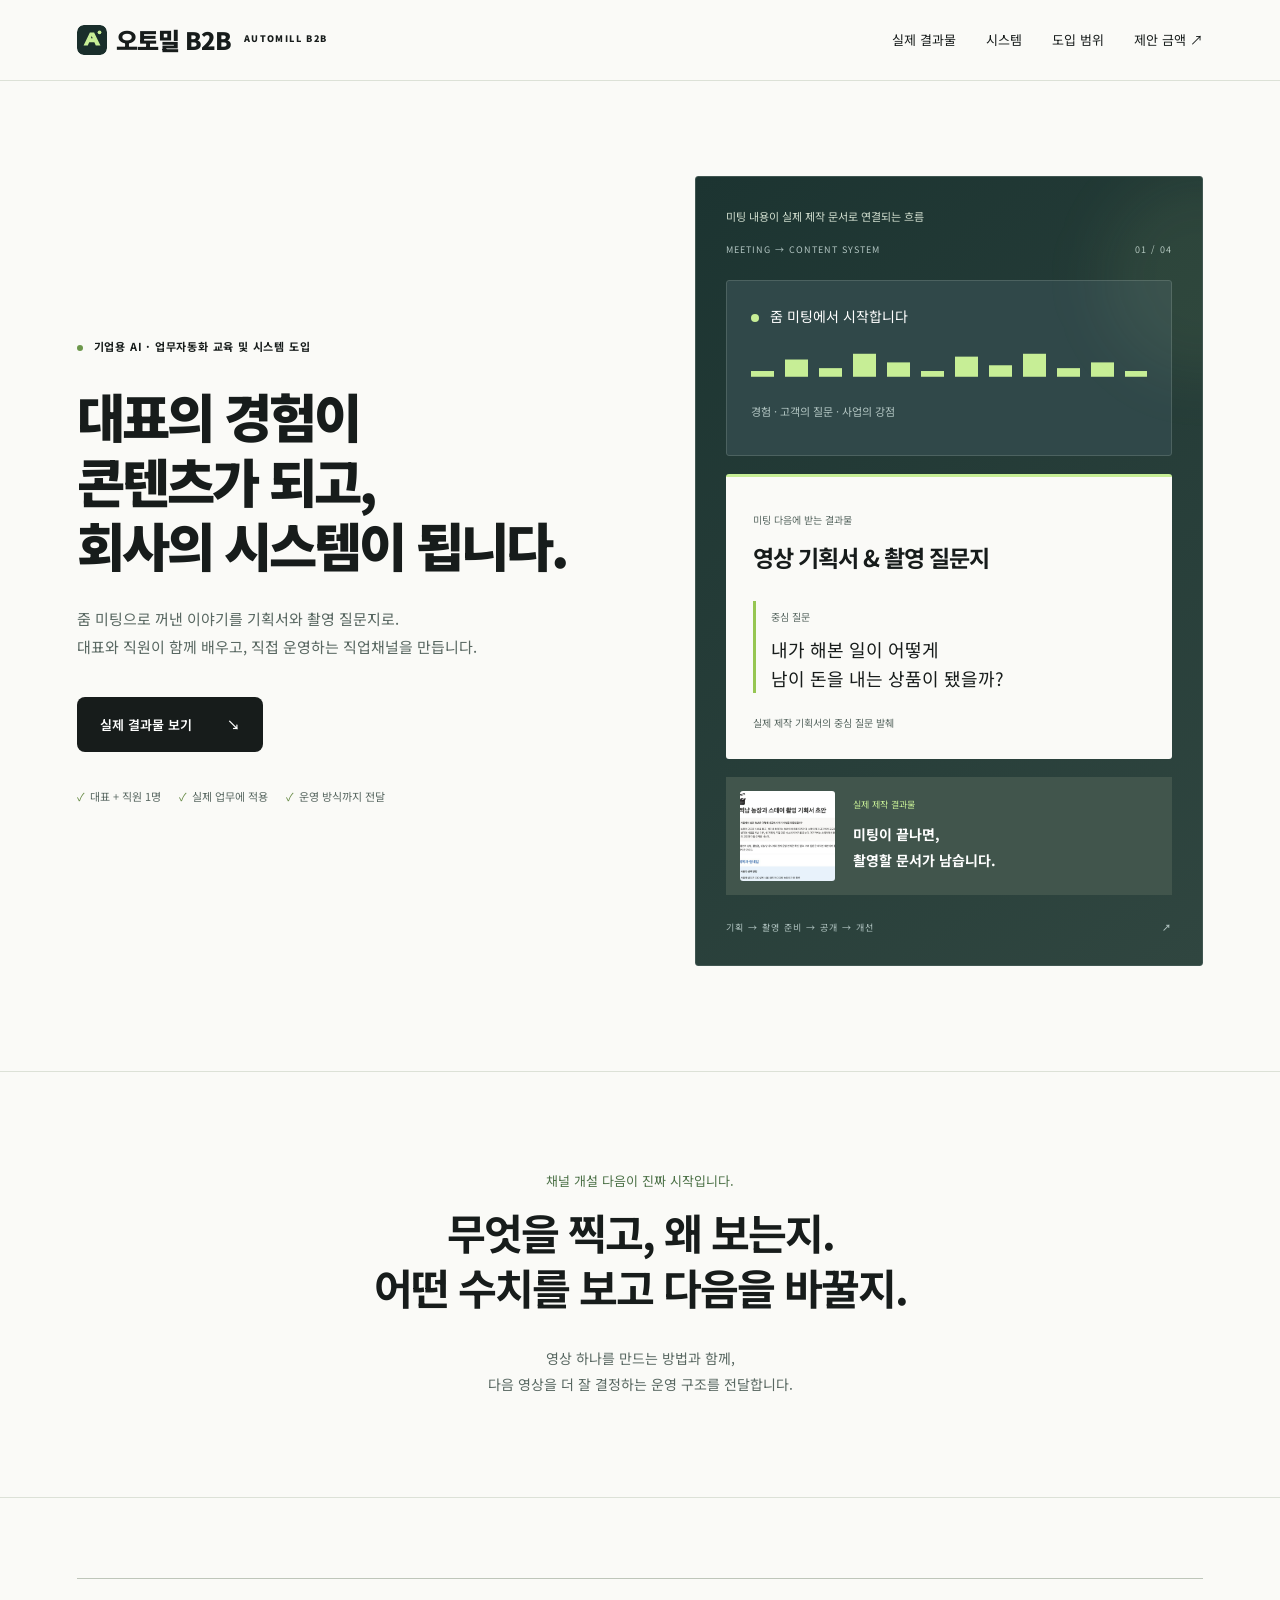
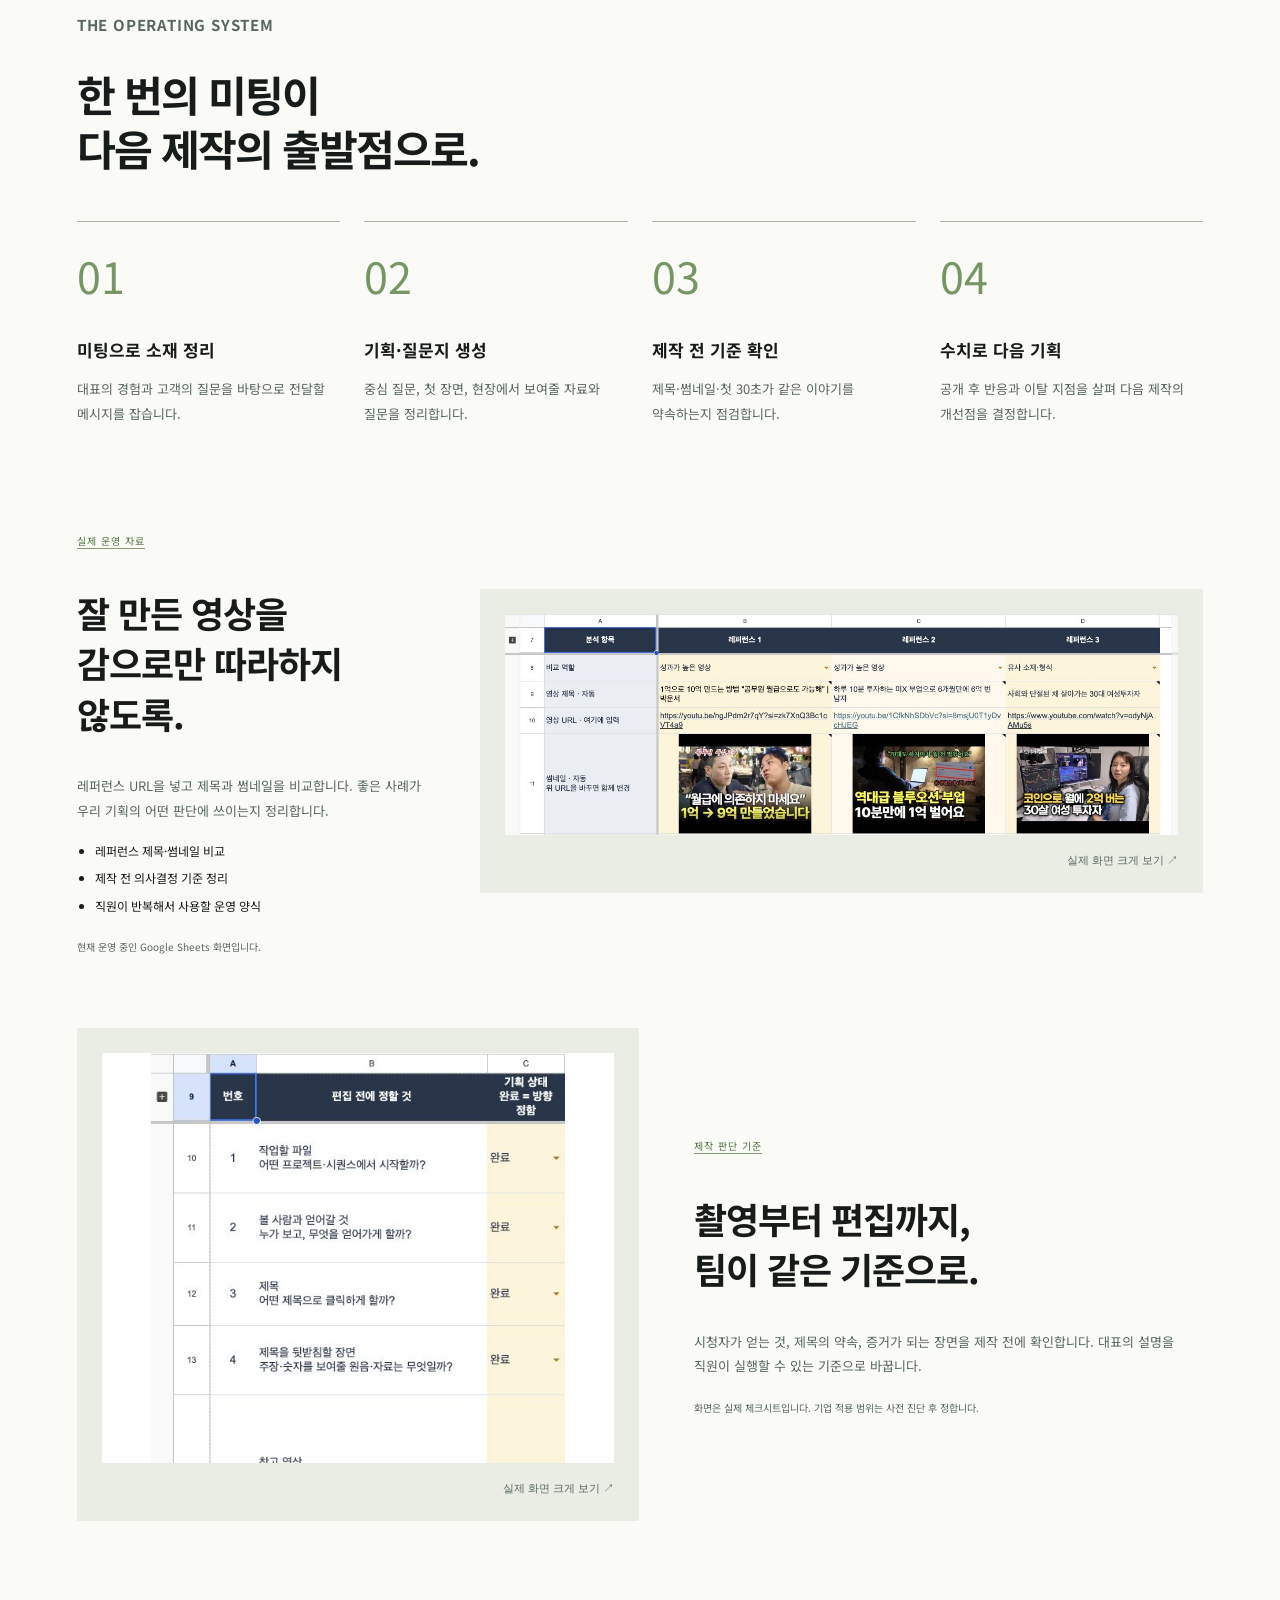
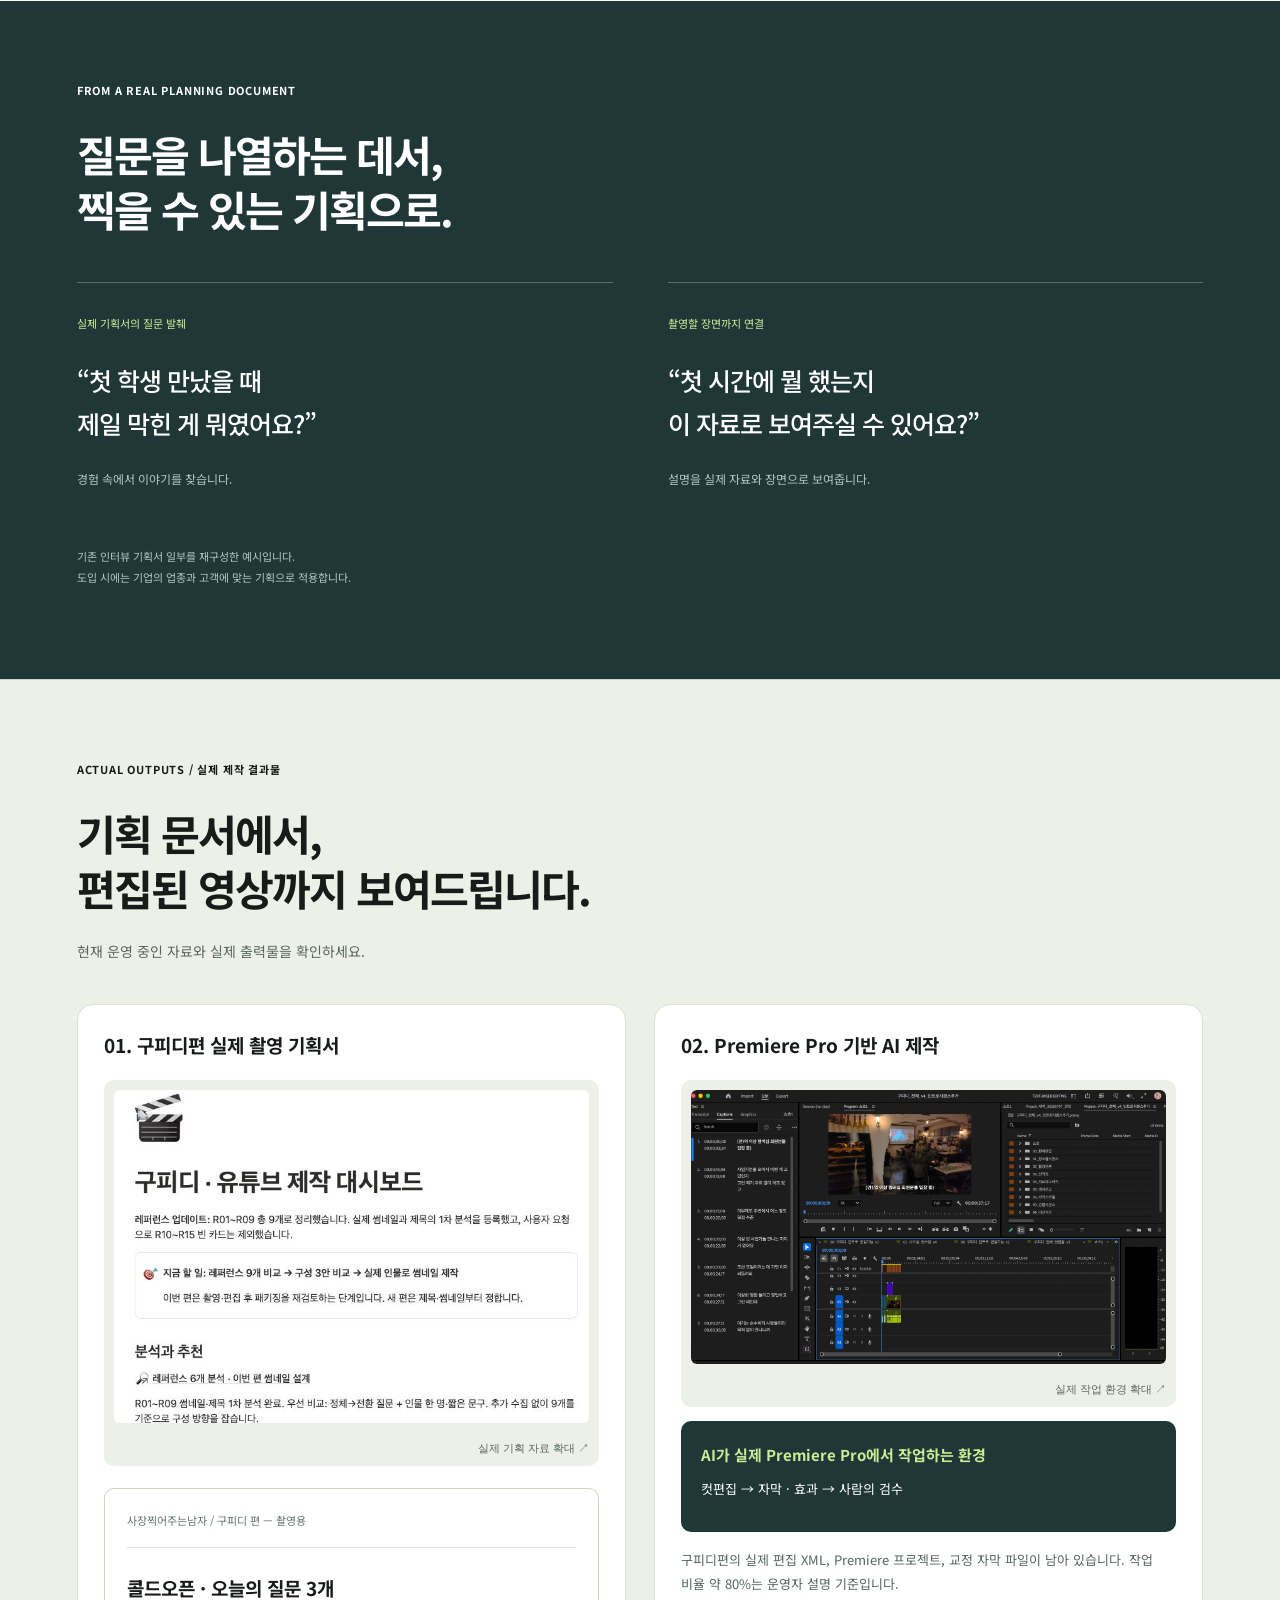
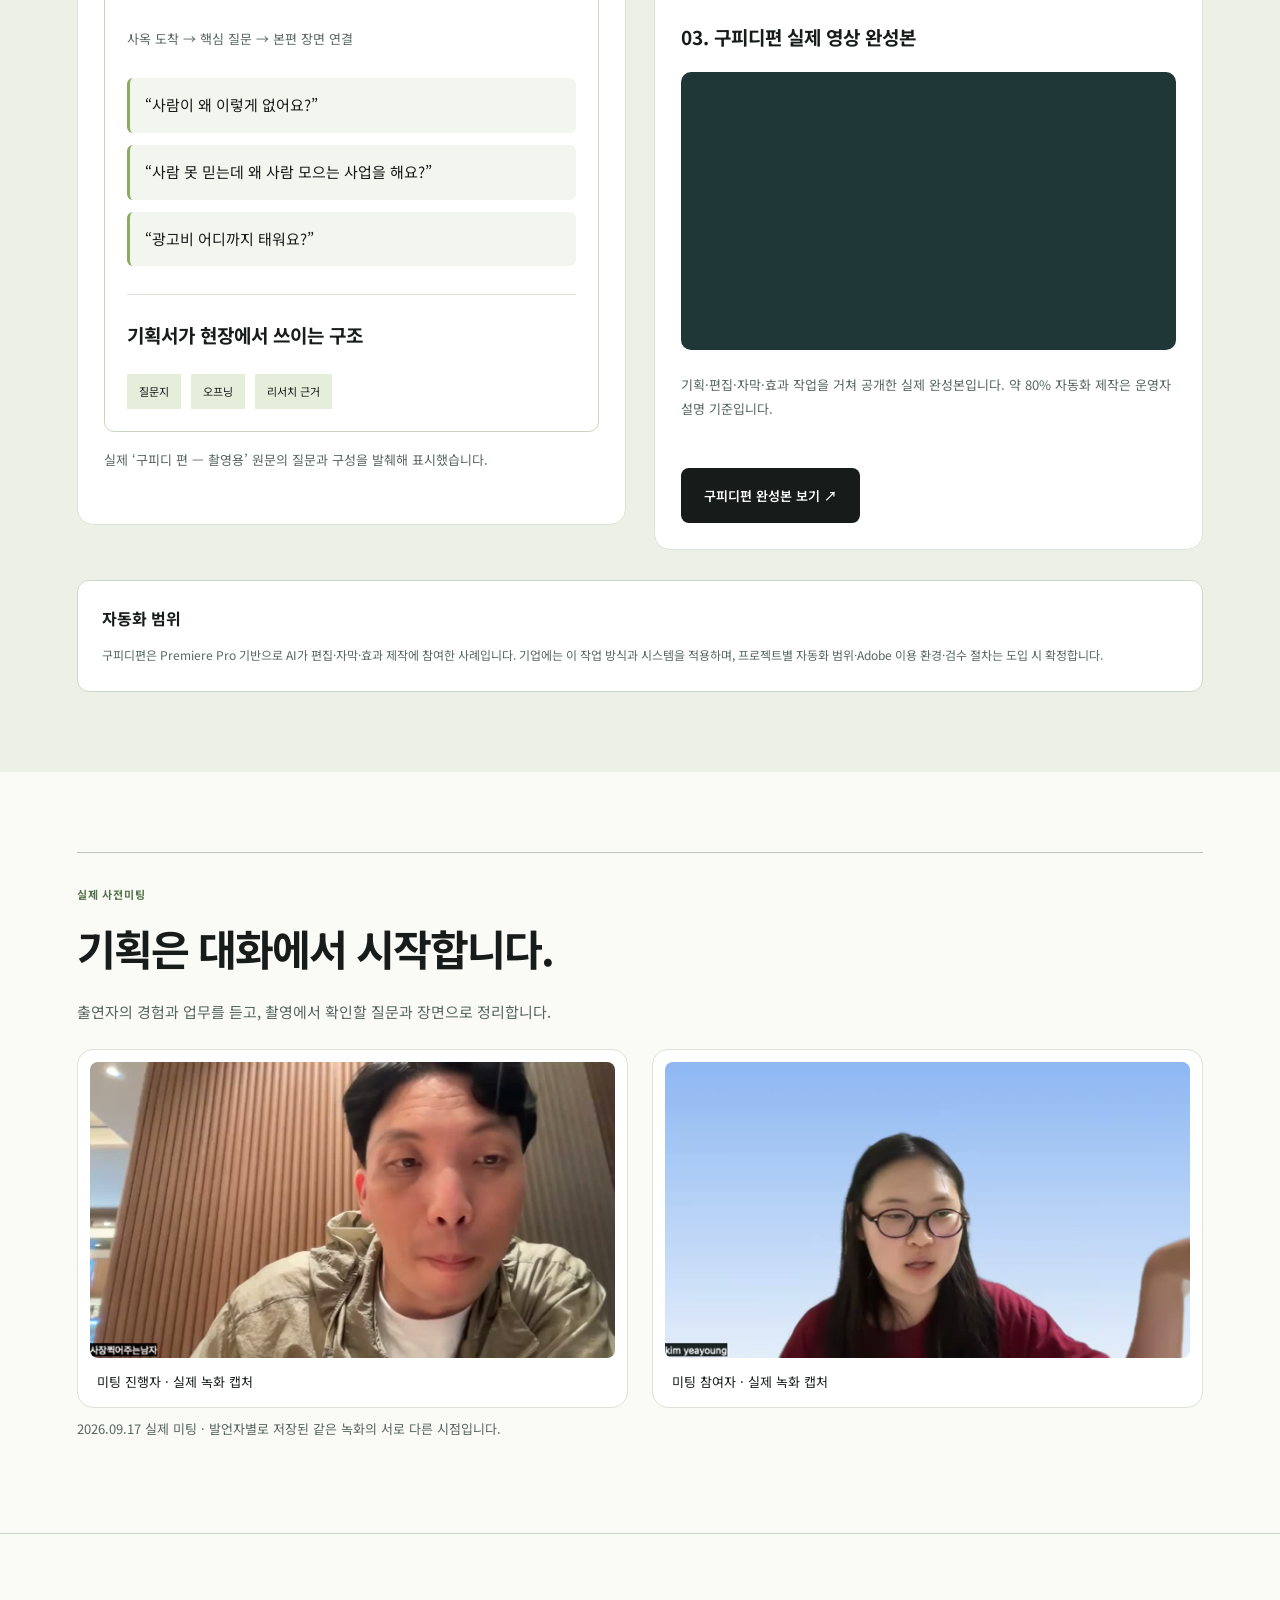
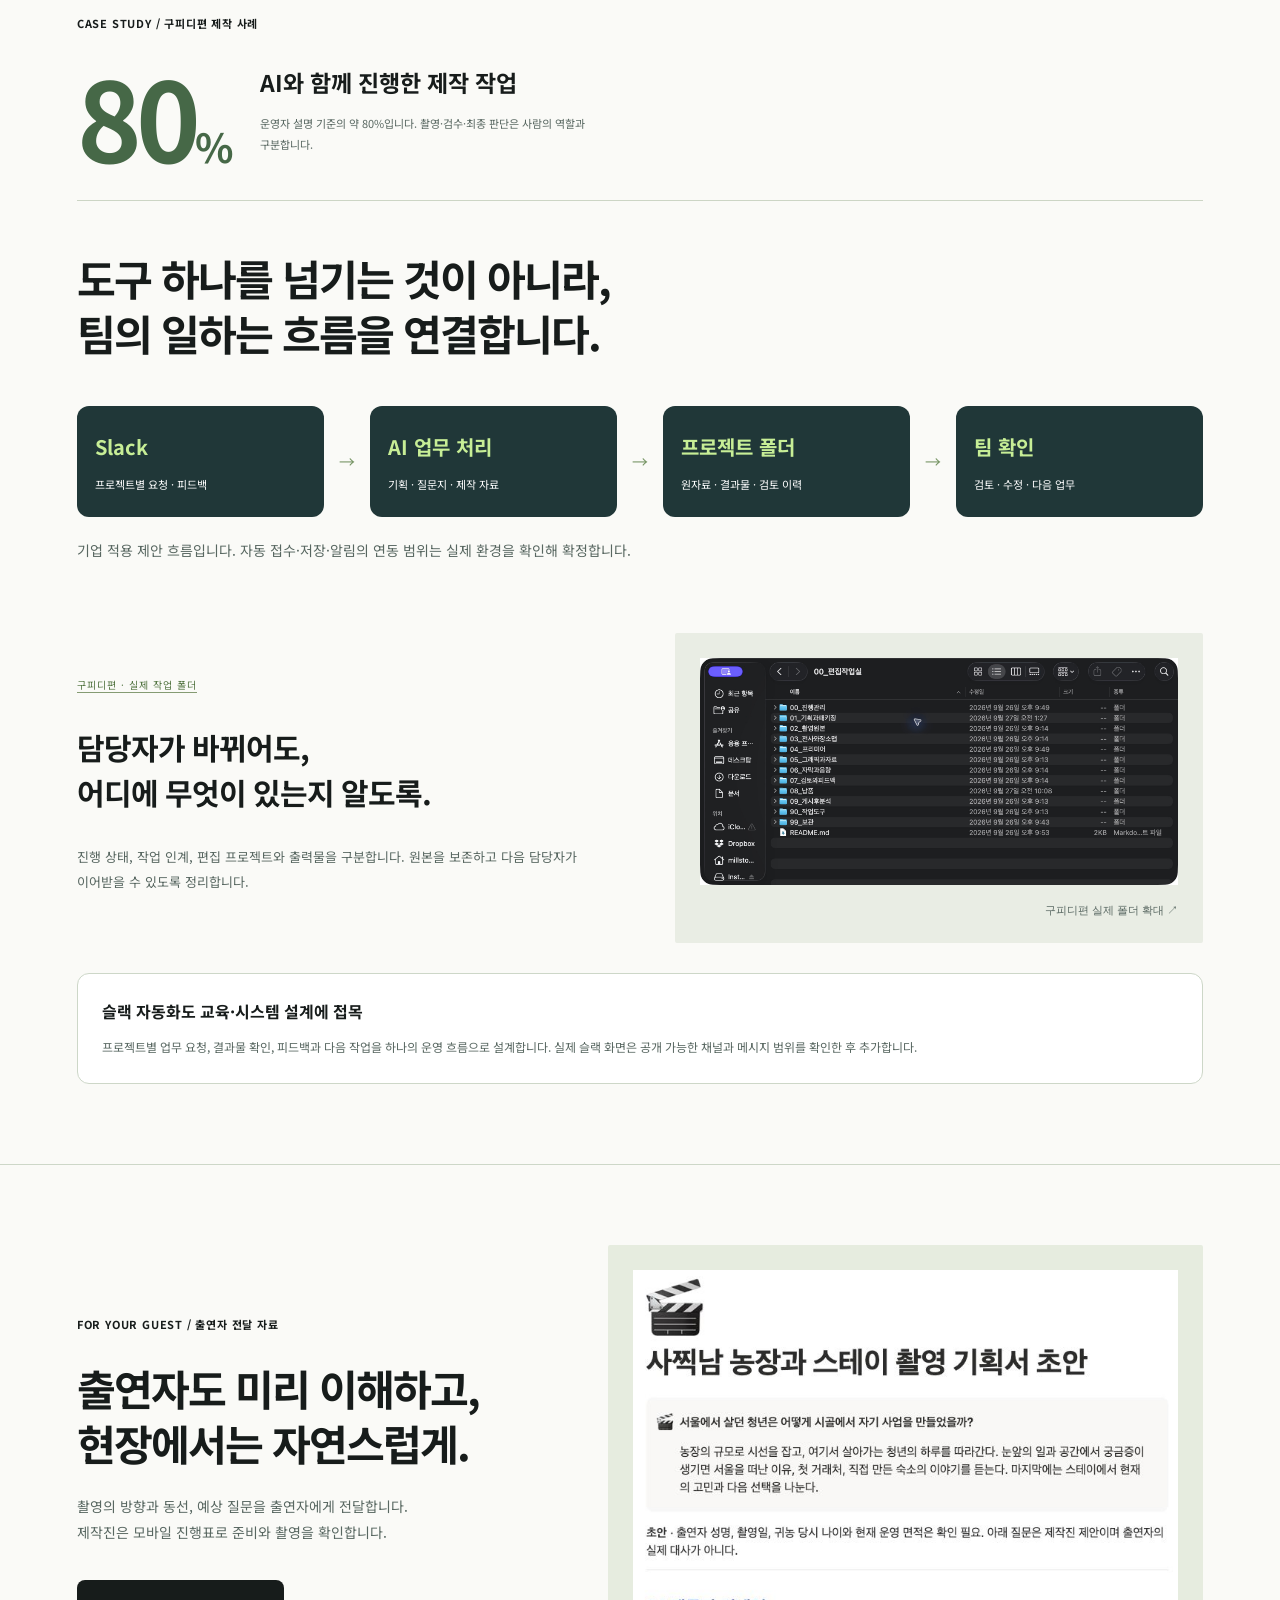
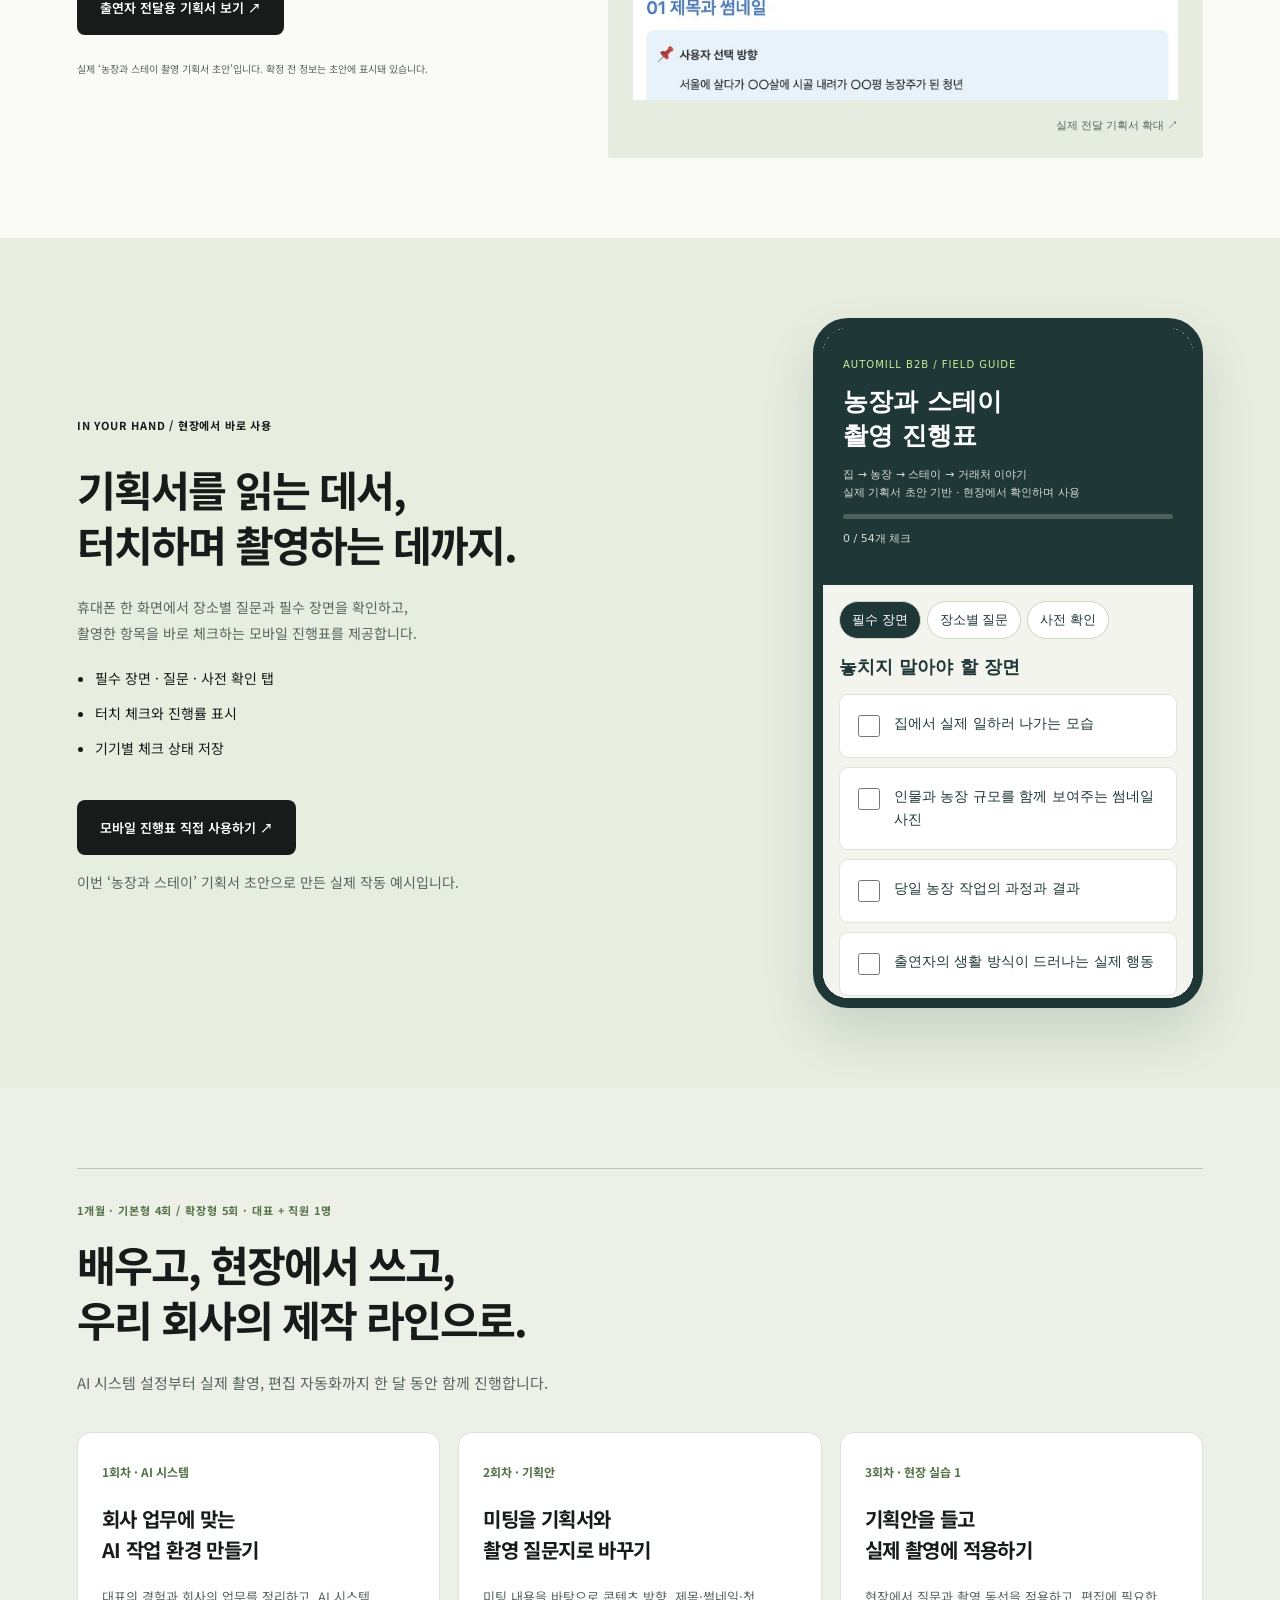
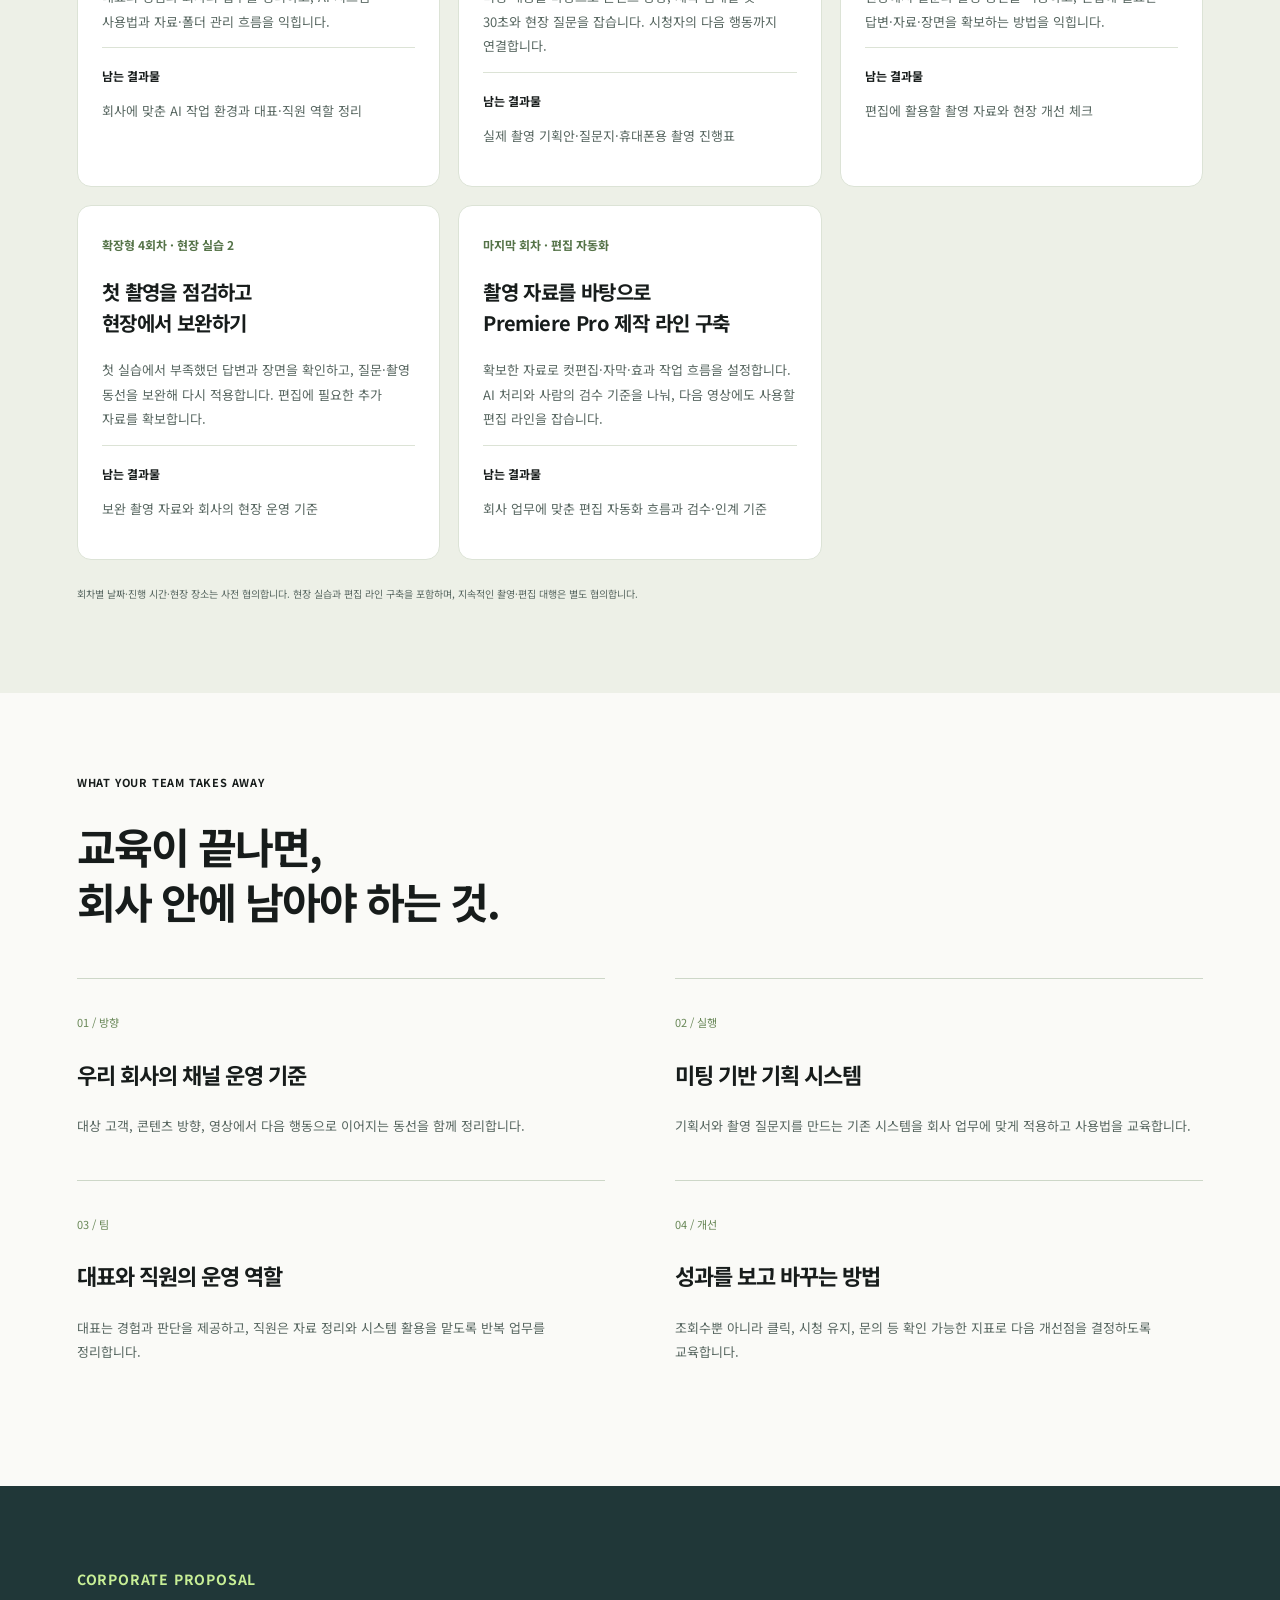
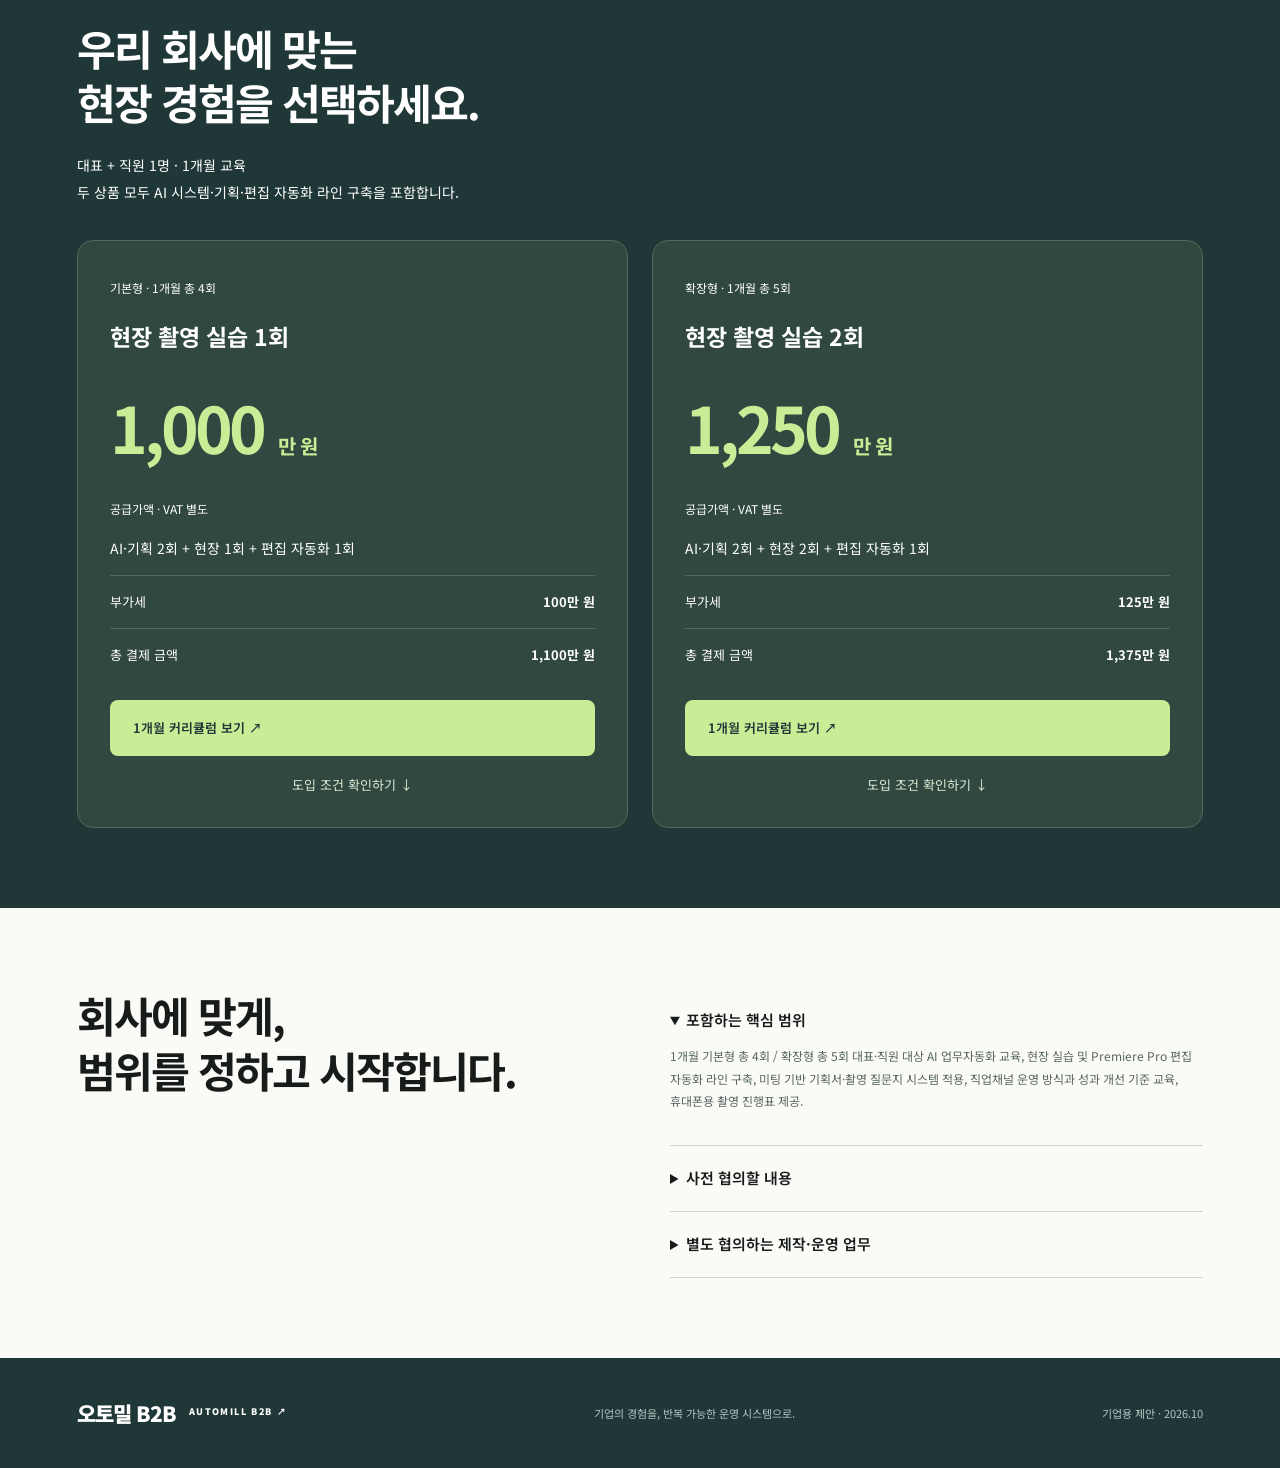
==== commit 842150b9: "Offer four-session basic and five-session extended training" ====
--- a/corporate/index.html
+++ b/corporate/index.html
@@ -6,7 +6,7 @@
 <div class="evidence"><div class="evidence-copy"><span class="tag">실제 운영 자료</span><h3>잘 만든 영상을<br>감으로만 따라하지 않도록.</h3><p>레퍼런스 URL을 넣고 제목과 썸네일을 비교합니다. 좋은 사례가 우리 기획의 어떤 판단에 쓰이는지 정리합니다.</p><ul><li>레퍼런스 제목·썸네일 비교</li><li>제작 전 의사결정 기준 정리</li><li>직원이 반복해서 사용할 운영 양식</li></ul><small>현재 운영 중인 Google Sheets 화면입니다.</small></div><button class="screen" data-image="assets/reference.jpg" aria-label="레퍼런스 비교 실제 화면 확대"><img src="assets/reference.jpg" alt="실제 레퍼런스 비교 시트의 제목과 썸네일 자동 표시 화면"><span>실제 화면 크게 보기 ↗</span></button></div>
 <div class="evidence second"><button class="screen" data-image="assets/checksheet.jpg" aria-label="편집 전 체크시트 확대"><img src="assets/checksheet.jpg" alt="실제 롱폼 편집 전 체크시트"><span>실제 화면 크게 보기 ↗</span></button><div class="evidence-copy"><span class="tag">제작 판단 기준</span><h3>촬영부터 편집까지,<br>팀이 같은 기준으로.</h3><p>시청자가 얻는 것, 제목의 약속, 증거가 되는 장면을 제작 전에 확인합니다. 대표의 설명을 직원이 실행할 수 있는 기준으로 바꿉니다.</p><small>화면은 실제 체크시트입니다. 기업 적용 범위는 사전 진단 후 정합니다.</small></div></div></section>
 <section class="sample section"><p class="eyebrow">FROM A REAL PLANNING DOCUMENT</p><h2>질문을 나열하는 데서,<br>찍을 수 있는 기획으로.</h2><div class="questions"><div><small>실제 기획서의 질문 발췌</small><h3>“첫 학생 만났을 때<br>제일 막힌 게 뭐였어요?”</h3><p>경험 속에서 이야기를 찾습니다.</p></div><div><small>촬영할 장면까지 연결</small><h3>“첫 시간에 뭘 했는지<br>이 자료로 보여주실 수 있어요?”</h3><p>설명을 실제 자료와 장면으로 보여줍니다.</p></div></div><p class="muted">기존 인터뷰 기획서 일부를 재구성한 예시입니다.<br>도입 시에는 기업의 업종과 고객에 맞는 기획으로 적용합니다.</p></section>
-<section id="outputs" class="section actual-outputs"><p class="eyebrow">ACTUAL OUTPUTS / 실제 제작 결과물</p><h2>기획 문서에서,<br>편집된 영상까지 보여드립니다.</h2><p class="muted">현재 운영 중인 자료와 실제 출력물을 확인하세요.</p><div class="output-gallery"><article><h3>01. 구피디편 실제 촬영 기획서</h3><button class="screen" data-image="assets/koopd-notion-plan.png" aria-label="실제 구피디 노션 제작 자료 확대"><img src="assets/koopd-notion-plan.png" alt="구피디 실제 노션 제작 대시보드 캡처"><span>실제 기획 자료 확대 ↗</span></button><div class="real-plan"><div class="plan-top">사장찍어주는남자 / 구피디 편 — 촬영용</div><h4>콜드오픈 · 오늘의 질문 3개</h4><p>사옥 도착 → 핵심 질문 → 본편 장면 연결</p><blockquote>“사람이 왜 이렇게 없어요?”</blockquote><blockquote>“사람 못 믿는데 왜 사람 모으는 사업을 해요?”</blockquote><blockquote>“광고비 어디까지 태워요?”</blockquote><hr><h4>기획서가 현장에서 쓰이는 구조</h4><div class="plan-tabs"><span>질문지</span><span>오프닝</span><span>리서치 근거</span></div></div><p>실제 ‘구피디 편 — 촬영용’ 원문의 질문과 구성을 발췌해 표시했습니다. </p></article><article><h3>02. Premiere Pro 기반 AI 제작</h3><button class="screen" data-image="assets/premiere-ai-workspace.png" aria-label="AI가 작업하는 실제 프리미어 환경 확대"><img class="case-frame" src="assets/premiere-ai-workspace.png" alt="구피디편 실제 Premiere Pro 작업 환경: 자막 패널과 영상 미리보기, 편집 타임라인"><span>실제 작업 환경 확대 ↗</span></button><div class="premiere-caption"><strong>AI가 실제 Premiere Pro에서 작업하는 환경</strong><p>컷편집 → 자막 · 효과 → 사람의 검수</p></div><p>구피디편의 실제 편집 XML, Premiere 프로젝트, 교정 자막 파일이 남아 있습니다. 작업 비율 약 80%는 운영자 설명 기준입니다.</p><h3>03. 구피디편 실제 영상 완성본</h3><iframe class="youtube" src="https://www.youtube.com/embed/JWDuv-KC7WA" title="구피디편 실제 공개 영상 완성본" loading="lazy" allow="accelerometer; autoplay; clipboard-write; encrypted-media; gyroscope; picture-in-picture; web-share" allowfullscreen></iframe><p>기획·편집·자막·효과 작업을 거쳐 공개한 실제 완성본입니다. 약 80% 자동화 제작은 운영자 설명 기준입니다.</p><a class="button" href="https://www.youtube.com/watch?v=JWDuv-KC7WA" target="_blank" rel="noopener">구피디편 완성본 보기 ↗</a></article></div><div class="automation-note"><strong>자동화 범위</strong><p>구피디편은 Premiere Pro 기반으로 AI가 편집·자막·효과 제작에 참여한 사례입니다. 기업에는 이 작업 방식과 시스템을 적용하며, 프로젝트별 자동화 범위·Adobe 이용 환경·검수 절차는 도입 시 확정합니다.</p></div></section><section id="zoom-meeting" class="section"><div class="section-head"><span>실제 사전미팅</span><h2>기획은 대화에서 시작합니다.</h2><p>출연자의 경험과 업무를 듣고, 촬영에서 확인할 질문과 장면으로 정리합니다.</p></div><div class="zoom-pair"><figure><img src="assets/zoom-meeting-host.jpg" alt="실제 Zoom 미팅 진행자 화면" loading="lazy"><figcaption>미팅 진행자 · 실제 녹화 캡처</figcaption></figure><figure><img src="assets/zoom-meeting-guest.jpg" alt="같은 Zoom 미팅 참여자 화면" loading="lazy"><figcaption>미팅 참여자 · 실제 녹화 캡처</figcaption></figure></div><p class="zoom-note">2026.09.17 실제 미팅 · 발언자별로 저장된 같은 녹화의 서로 다른 시점입니다.</p></section><section id="team-system" class="section team-system"><p class="eyebrow">CASE STUDY / 구피디편 제작 사례</p><div class="case-stat"><b>80<span>%</span></b><div><strong>AI와 함께 진행한 제작 작업</strong><p>운영자 설명 기준의 약 80%입니다. 촬영·검수·최종 판단은 사람의 역할과 구분합니다.</p></div></div><h2>도구 하나를 넘기는 것이 아니라,<br>팀의 일하는 흐름을 연결합니다.</h2><div class="team-flow"><div><b>Slack</b><span>프로젝트별 요청 · 피드백</span></div><i>→</i><div><b>AI 업무 처리</b><span>기획 · 질문지 · 제작 자료</span></div><i>→</i><div><b>프로젝트 폴더</b><span>원자료 · 결과물 · 검토 이력</span></div><i>→</i><div><b>팀 확인</b><span>검토 · 수정 · 다음 업무</span></div></div><p class="muted">기업 적용 제안 흐름입니다. 자동 접수·저장·알림의 연동 범위는 실제 환경을 확인해 확정합니다.</p><div class="folder-layout"><div><span class="tag">구피디편 · 실제 작업 폴더</span><h3>담당자가 바뀌어도,<br>어디에 무엇이 있는지 알도록.</h3><p>진행 상태, 작업 인계, 편집 프로젝트와 출력물을 구분합니다. 원본을 보존하고 다음 담당자가 이어받을 수 있도록 정리합니다.</p></div><button class="screen" data-image="assets/koopd-folders.png" aria-label="구피디편 실제 폴더 구조 확대"><img src="assets/koopd-folders.png" alt="구피디편 작업실의 기획, 원본, 전사, 편집, 검토, 출력, 게시 후 분석 폴더"><span>구피디편 실제 폴더 확대 ↗</span></button></div><div class="automation-note"><strong>슬랙 자동화도 교육·시스템 설계에 접목</strong><p>프로젝트별 업무 요청, 결과물 확인, 피드백과 다음 작업을 하나의 운영 흐름으로 설계합니다. 실제 슬랙 화면은 공개 가능한 채널과 메시지 범위를 확인한 후 추가합니다.</p></div></section><section id="guest-guide" class="section guest-guide"><div><p class="eyebrow">FOR YOUR GUEST / 출연자 전달 자료</p><h2>출연자도 미리 이해하고,<br>현장에서는 자연스럽게.</h2><p class="muted">촬영의 방향과 동선, 예상 질문을 출연자에게 전달합니다.<br>제작진은 모바일 진행표로 준비와 촬영을 확인합니다.</p><a class="button" href="https://stump-melon-010.notion.site/3f2adade1e7381679335f3c52739cb4f" target="_blank" rel="noopener">출연자 전달용 기획서 보기 ↗</a><p class="smallprint">실제 ‘농장과 스테이 촬영 기획서 초안’입니다. 확정 전 정보는 초안에 표시돼 있습니다.</p></div><button class="screen" data-image="assets/guest-plan.png" aria-label="출연자 전달 기획서 원본 확대"><img src="assets/guest-plan.png" alt="출연자에게 전달하는 노션 촬영 기획서 실제 화면"><span>실제 전달 기획서 확대 ↗</span></button></section><section id="mobile-guide" class="section mobile-guide"><div><p class="eyebrow">IN YOUR HAND / 현장에서 바로 사용</p><h2>기획서를 읽는 데서,<br>터치하며 촬영하는 데까지.</h2><p class="muted">휴대폰 한 화면에서 장소별 질문과 필수 장면을 확인하고,<br>촬영한 항목을 바로 체크하는 모바일 진행표를 제공합니다.</p><ul><li>필수 장면 · 질문 · 사전 확인 탭</li><li>터치 체크와 진행률 표시</li><li>기기별 체크 상태 저장</li></ul><a class="button" href="field/" target="_blank">모바일 진행표 직접 사용하기 ↗</a><p class="muted">이번 ‘농장과 스테이’ 기획서 초안으로 만든 실제 작동 예시입니다.</p></div><iframe src="field/" title="휴대폰 촬영 진행표 작동 예시"></iframe></section><section id="curriculum" class="section curriculum"><div class="section-head"><span>1개월 · 총 5회 / 대표 + 직원 1명</span><h2>배우고, 현장에서 쓰고,<br>우리 회사의 제작 라인으로.</h2><p>AI 시스템 설정부터 실제 촬영, 편집 자동화까지 한 달 동안 함께 진행합니다.</p></div><div class="curriculum-grid"><article><span>1회차 · AI 시스템</span><h3>회사 업무에 맞는<br>AI 작업 환경 만들기</h3><p>대표의 경험과 회사의 업무를 정리하고, AI 시스템 사용법과 자료·폴더 관리 흐름을 익힙니다.</p><strong>남는 결과물</strong><p>회사에 맞춘 AI 작업 환경과 대표·직원 역할 정리</p></article><article><span>2회차 · 기획안</span><h3>미팅을 기획서와<br>촬영 질문지로 바꾸기</h3><p>미팅 내용을 바탕으로 콘텐츠 방향, 제목·썸네일·첫 30초와 현장 질문을 잡습니다. 시청자의 다음 행동까지 연결합니다.</p><strong>남는 결과물</strong><p>실제 촬영 기획안·질문지·휴대폰용 촬영 진행표</p></article><article><span>3회차 · 현장 실습 1</span><h3>기획안을 들고<br>실제 촬영에 적용하기</h3><p>현장에서 질문과 촬영 동선을 적용하고, 편집에 필요한 답변·자료·장면을 확보하는 방법을 익힙니다.</p><strong>남는 결과물</strong><p>편집에 활용할 촬영 자료와 현장 개선 체크</p></article><article><span>4회차 · 현장 실습 2</span><h3>첫 촬영을 점검하고<br>현장에서 보완하기</h3><p>첫 실습에서 부족했던 답변과 장면을 확인하고, 질문·촬영 동선을 보완해 다시 적용합니다. 편집에 필요한 추가 자료를 확보합니다.</p><strong>남는 결과물</strong><p>보완 촬영 자료와 회사의 현장 운영 기준</p></article><article><span>5회차 · 편집 자동화</span><h3>촬영 자료를 바탕으로<br>Premiere Pro 제작 라인 구축</h3><p>확보한 자료로 컷편집·자막·효과 작업 흐름을 설정합니다. AI 처리와 사람의 검수 기준을 나눠, 다음 영상에도 사용할 편집 라인을 잡습니다.</p><strong>남는 결과물</strong><p>회사 업무에 맞춘 편집 자동화 흐름과 검수·인계 기준</p></article></div><p class="smallprint">회차별 날짜·진행 시간·현장 장소는 사전 협의합니다. 현장 실습과 편집 라인 구축을 포함하며, 지속적인 촬영·편집 대행은 별도 협의합니다.</p></section><section id="delivery" class="section"><p class="eyebrow">WHAT YOUR TEAM TAKES AWAY</p><h2>교육이 끝나면,<br>회사 안에 남아야 하는 것.</h2><div class="deliveries"><article><span>01 / 방향</span><h3>우리 회사의 채널 운영 기준</h3><p>대상 고객, 콘텐츠 방향, 영상에서 다음 행동으로 이어지는 동선을 함께 정리합니다.</p></article><article><span>02 / 실행</span><h3>미팅 기반 기획 시스템</h3><p>기획서와 촬영 질문지를 만드는 기존 시스템을 회사 업무에 맞게 적용하고 사용법을 교육합니다.</p></article><article><span>03 / 팀</span><h3>대표와 직원의 운영 역할</h3><p>대표는 경험과 판단을 제공하고, 직원은 자료 정리와 시스템 활용을 맡도록 반복 업무를 정리합니다.</p></article><article><span>04 / 개선</span><h3>성과를 보고 바꾸는 방법</h3><p>조회수뿐 아니라 클릭, 시청 유지, 문의 등 확인 가능한 지표로 다음 개선점을 결정하도록 교육합니다.</p></article></div></section>
-<section id="price" class="pricing section"><div><p class="eyebrow">CORPORATE PROPOSAL</p><h2>기업용 AI 업무자동화<br>교육 & 채널 운영 시스템</h2><p>대표와 직원 1명이 함께 배우고,<br>1개월 총 5회, 회사에서 직접 활용하는 방식으로 도입합니다.</p></div><div class="price-box"><small>공급가액 · 부가세 별도</small><div class="amount">1,250<span>만 원</span></div><div class="tax"><span>부가세</span><b>125만 원</b></div><div class="tax"><span>총 결제 금액</span><b>1,375만 원</b></div><a class="button" href="https://stump-melon-010.notion.site/B2B-1-4-AI-3f2adade1e7381559476fade1a8baa1b" target="_blank" rel="noopener">1개월 · 5회 커리큘럼 보기 ↗</a><a class="price-scope-link" href="#scope">도입 조건 확인하기 ↓</a></div></section>
-<section id="scope" class="section scope"><h2>회사에 맞게,<br>범위를 정하고 시작합니다.</h2><div><details open><summary>포함하는 핵심 범위</summary><p>1개월 총 5회 대표·직원 대상 AI 업무자동화 교육, 현장 실습 및 Premiere Pro 편집 자동화 라인 구축, 미팅 기반 기획서·촬영 질문지 시스템 적용, 직업채널 운영 방식과 성과 개선 기준 교육, 휴대폰용 촬영 진행표 제공.</p></details><details><summary>사전 협의할 내용</summary><p>회차별 일정·진행 시간·현장 장소, 적용할 시스템 목록, 회사별 연동과 사용 환경, 이용 기간, 유지보수 및 지원 범위는 업무 진단 후 서면으로 확정합니다.</p></details><details><summary>별도 협의하는 제작·운영 업무</summary><p>촬영·편집 대행, 지속적인 채널 운영, 유료 AI 서비스 및 외부 도구 이용료는 포함 여부를 별도로 협의합니다. 특정 조회수나 매출을 보장하는 상품은 아닙니다.</p></details></div></section>
+<section id="outputs" class="section actual-outputs"><p class="eyebrow">ACTUAL OUTPUTS / 실제 제작 결과물</p><h2>기획 문서에서,<br>편집된 영상까지 보여드립니다.</h2><p class="muted">현재 운영 중인 자료와 실제 출력물을 확인하세요.</p><div class="output-gallery"><article><h3>01. 구피디편 실제 촬영 기획서</h3><button class="screen" data-image="assets/koopd-notion-plan.png" aria-label="실제 구피디 노션 제작 자료 확대"><img src="assets/koopd-notion-plan.png" alt="구피디 실제 노션 제작 대시보드 캡처"><span>실제 기획 자료 확대 ↗</span></button><div class="real-plan"><div class="plan-top">사장찍어주는남자 / 구피디 편 — 촬영용</div><h4>콜드오픈 · 오늘의 질문 3개</h4><p>사옥 도착 → 핵심 질문 → 본편 장면 연결</p><blockquote>“사람이 왜 이렇게 없어요?”</blockquote><blockquote>“사람 못 믿는데 왜 사람 모으는 사업을 해요?”</blockquote><blockquote>“광고비 어디까지 태워요?”</blockquote><hr><h4>기획서가 현장에서 쓰이는 구조</h4><div class="plan-tabs"><span>질문지</span><span>오프닝</span><span>리서치 근거</span></div></div><p>실제 ‘구피디 편 — 촬영용’ 원문의 질문과 구성을 발췌해 표시했습니다. </p></article><article><h3>02. Premiere Pro 기반 AI 제작</h3><button class="screen" data-image="assets/premiere-ai-workspace.png" aria-label="AI가 작업하는 실제 프리미어 환경 확대"><img class="case-frame" src="assets/premiere-ai-workspace.png" alt="구피디편 실제 Premiere Pro 작업 환경: 자막 패널과 영상 미리보기, 편집 타임라인"><span>실제 작업 환경 확대 ↗</span></button><div class="premiere-caption"><strong>AI가 실제 Premiere Pro에서 작업하는 환경</strong><p>컷편집 → 자막 · 효과 → 사람의 검수</p></div><p>구피디편의 실제 편집 XML, Premiere 프로젝트, 교정 자막 파일이 남아 있습니다. 작업 비율 약 80%는 운영자 설명 기준입니다.</p><h3>03. 구피디편 실제 영상 완성본</h3><iframe class="youtube" src="https://www.youtube.com/embed/JWDuv-KC7WA" title="구피디편 실제 공개 영상 완성본" loading="lazy" allow="accelerometer; autoplay; clipboard-write; encrypted-media; gyroscope; picture-in-picture; web-share" allowfullscreen></iframe><p>기획·편집·자막·효과 작업을 거쳐 공개한 실제 완성본입니다. 약 80% 자동화 제작은 운영자 설명 기준입니다.</p><a class="button" href="https://www.youtube.com/watch?v=JWDuv-KC7WA" target="_blank" rel="noopener">구피디편 완성본 보기 ↗</a></article></div><div class="automation-note"><strong>자동화 범위</strong><p>구피디편은 Premiere Pro 기반으로 AI가 편집·자막·효과 제작에 참여한 사례입니다. 기업에는 이 작업 방식과 시스템을 적용하며, 프로젝트별 자동화 범위·Adobe 이용 환경·검수 절차는 도입 시 확정합니다.</p></div></section><section id="zoom-meeting" class="section"><div class="section-head"><span>실제 사전미팅</span><h2>기획은 대화에서 시작합니다.</h2><p>출연자의 경험과 업무를 듣고, 촬영에서 확인할 질문과 장면으로 정리합니다.</p></div><div class="zoom-pair"><figure><img src="assets/zoom-meeting-host.jpg" alt="실제 Zoom 미팅 진행자 화면" loading="lazy"><figcaption>미팅 진행자 · 실제 녹화 캡처</figcaption></figure><figure><img src="assets/zoom-meeting-guest.jpg" alt="같은 Zoom 미팅 참여자 화면" loading="lazy"><figcaption>미팅 참여자 · 실제 녹화 캡처</figcaption></figure></div><p class="zoom-note">2026.09.17 실제 미팅 · 발언자별로 저장된 같은 녹화의 서로 다른 시점입니다.</p></section><section id="team-system" class="section team-system"><p class="eyebrow">CASE STUDY / 구피디편 제작 사례</p><div class="case-stat"><b>80<span>%</span></b><div><strong>AI와 함께 진행한 제작 작업</strong><p>운영자 설명 기준의 약 80%입니다. 촬영·검수·최종 판단은 사람의 역할과 구분합니다.</p></div></div><h2>도구 하나를 넘기는 것이 아니라,<br>팀의 일하는 흐름을 연결합니다.</h2><div class="team-flow"><div><b>Slack</b><span>프로젝트별 요청 · 피드백</span></div><i>→</i><div><b>AI 업무 처리</b><span>기획 · 질문지 · 제작 자료</span></div><i>→</i><div><b>프로젝트 폴더</b><span>원자료 · 결과물 · 검토 이력</span></div><i>→</i><div><b>팀 확인</b><span>검토 · 수정 · 다음 업무</span></div></div><p class="muted">기업 적용 제안 흐름입니다. 자동 접수·저장·알림의 연동 범위는 실제 환경을 확인해 확정합니다.</p><div class="folder-layout"><div><span class="tag">구피디편 · 실제 작업 폴더</span><h3>담당자가 바뀌어도,<br>어디에 무엇이 있는지 알도록.</h3><p>진행 상태, 작업 인계, 편집 프로젝트와 출력물을 구분합니다. 원본을 보존하고 다음 담당자가 이어받을 수 있도록 정리합니다.</p></div><button class="screen" data-image="assets/koopd-folders.png" aria-label="구피디편 실제 폴더 구조 확대"><img src="assets/koopd-folders.png" alt="구피디편 작업실의 기획, 원본, 전사, 편집, 검토, 출력, 게시 후 분석 폴더"><span>구피디편 실제 폴더 확대 ↗</span></button></div><div class="automation-note"><strong>슬랙 자동화도 교육·시스템 설계에 접목</strong><p>프로젝트별 업무 요청, 결과물 확인, 피드백과 다음 작업을 하나의 운영 흐름으로 설계합니다. 실제 슬랙 화면은 공개 가능한 채널과 메시지 범위를 확인한 후 추가합니다.</p></div></section><section id="guest-guide" class="section guest-guide"><div><p class="eyebrow">FOR YOUR GUEST / 출연자 전달 자료</p><h2>출연자도 미리 이해하고,<br>현장에서는 자연스럽게.</h2><p class="muted">촬영의 방향과 동선, 예상 질문을 출연자에게 전달합니다.<br>제작진은 모바일 진행표로 준비와 촬영을 확인합니다.</p><a class="button" href="https://stump-melon-010.notion.site/3f2adade1e7381679335f3c52739cb4f" target="_blank" rel="noopener">출연자 전달용 기획서 보기 ↗</a><p class="smallprint">실제 ‘농장과 스테이 촬영 기획서 초안’입니다. 확정 전 정보는 초안에 표시돼 있습니다.</p></div><button class="screen" data-image="assets/guest-plan.png" aria-label="출연자 전달 기획서 원본 확대"><img src="assets/guest-plan.png" alt="출연자에게 전달하는 노션 촬영 기획서 실제 화면"><span>실제 전달 기획서 확대 ↗</span></button></section><section id="mobile-guide" class="section mobile-guide"><div><p class="eyebrow">IN YOUR HAND / 현장에서 바로 사용</p><h2>기획서를 읽는 데서,<br>터치하며 촬영하는 데까지.</h2><p class="muted">휴대폰 한 화면에서 장소별 질문과 필수 장면을 확인하고,<br>촬영한 항목을 바로 체크하는 모바일 진행표를 제공합니다.</p><ul><li>필수 장면 · 질문 · 사전 확인 탭</li><li>터치 체크와 진행률 표시</li><li>기기별 체크 상태 저장</li></ul><a class="button" href="field/" target="_blank">모바일 진행표 직접 사용하기 ↗</a><p class="muted">이번 ‘농장과 스테이’ 기획서 초안으로 만든 실제 작동 예시입니다.</p></div><iframe src="field/" title="휴대폰 촬영 진행표 작동 예시"></iframe></section><section id="curriculum" class="section curriculum"><div class="section-head"><span>1개월 · 기본형 4회 / 확장형 5회 · 대표 + 직원 1명</span><h2>배우고, 현장에서 쓰고,<br>우리 회사의 제작 라인으로.</h2><p>AI 시스템 설정부터 실제 촬영, 편집 자동화까지 한 달 동안 함께 진행합니다.</p></div><div class="curriculum-grid"><article><span>1회차 · AI 시스템</span><h3>회사 업무에 맞는<br>AI 작업 환경 만들기</h3><p>대표의 경험과 회사의 업무를 정리하고, AI 시스템 사용법과 자료·폴더 관리 흐름을 익힙니다.</p><strong>남는 결과물</strong><p>회사에 맞춘 AI 작업 환경과 대표·직원 역할 정리</p></article><article><span>2회차 · 기획안</span><h3>미팅을 기획서와<br>촬영 질문지로 바꾸기</h3><p>미팅 내용을 바탕으로 콘텐츠 방향, 제목·썸네일·첫 30초와 현장 질문을 잡습니다. 시청자의 다음 행동까지 연결합니다.</p><strong>남는 결과물</strong><p>실제 촬영 기획안·질문지·휴대폰용 촬영 진행표</p></article><article><span>3회차 · 현장 실습 1</span><h3>기획안을 들고<br>실제 촬영에 적용하기</h3><p>현장에서 질문과 촬영 동선을 적용하고, 편집에 필요한 답변·자료·장면을 확보하는 방법을 익힙니다.</p><strong>남는 결과물</strong><p>편집에 활용할 촬영 자료와 현장 개선 체크</p></article><article><span>확장형 4회차 · 현장 실습 2</span><h3>첫 촬영을 점검하고<br>현장에서 보완하기</h3><p>첫 실습에서 부족했던 답변과 장면을 확인하고, 질문·촬영 동선을 보완해 다시 적용합니다. 편집에 필요한 추가 자료를 확보합니다.</p><strong>남는 결과물</strong><p>보완 촬영 자료와 회사의 현장 운영 기준</p></article><article><span>마지막 회차 · 편집 자동화</span><h3>촬영 자료를 바탕으로<br>Premiere Pro 제작 라인 구축</h3><p>확보한 자료로 컷편집·자막·효과 작업 흐름을 설정합니다. AI 처리와 사람의 검수 기준을 나눠, 다음 영상에도 사용할 편집 라인을 잡습니다.</p><strong>남는 결과물</strong><p>회사 업무에 맞춘 편집 자동화 흐름과 검수·인계 기준</p></article></div><p class="smallprint">회차별 날짜·진행 시간·현장 장소는 사전 협의합니다. 현장 실습과 편집 라인 구축을 포함하며, 지속적인 촬영·편집 대행은 별도 협의합니다.</p></section><section id="delivery" class="section"><p class="eyebrow">WHAT YOUR TEAM TAKES AWAY</p><h2>교육이 끝나면,<br>회사 안에 남아야 하는 것.</h2><div class="deliveries"><article><span>01 / 방향</span><h3>우리 회사의 채널 운영 기준</h3><p>대상 고객, 콘텐츠 방향, 영상에서 다음 행동으로 이어지는 동선을 함께 정리합니다.</p></article><article><span>02 / 실행</span><h3>미팅 기반 기획 시스템</h3><p>기획서와 촬영 질문지를 만드는 기존 시스템을 회사 업무에 맞게 적용하고 사용법을 교육합니다.</p></article><article><span>03 / 팀</span><h3>대표와 직원의 운영 역할</h3><p>대표는 경험과 판단을 제공하고, 직원은 자료 정리와 시스템 활용을 맡도록 반복 업무를 정리합니다.</p></article><article><span>04 / 개선</span><h3>성과를 보고 바꾸는 방법</h3><p>조회수뿐 아니라 클릭, 시청 유지, 문의 등 확인 가능한 지표로 다음 개선점을 결정하도록 교육합니다.</p></article></div></section>
+<section id="price" class="pricing section pricing-options"><div class="price-heading"><p class="eyebrow">CORPORATE PROPOSAL</p><h2>우리 회사에 맞는<br>현장 경험을 선택하세요.</h2><p>대표 + 직원 1명 · 1개월 교육<br>두 상품 모두 AI 시스템·기획·편집 자동화 라인 구축을 포함합니다.</p></div><div class="price-options"><article class="price-box"><small>기본형 · 1개월 총 4회</small><h3>현장 촬영 실습 1회</h3><div class="amount">1,000<span>만 원</span></div><small>공급가액 · VAT 별도</small><p>AI·기획 2회 + 현장 1회 + 편집 자동화 1회</p><div class="tax"><span>부가세</span><b>100만 원</b></div><div class="tax"><span>총 결제 금액</span><b>1,100만 원</b></div><a class="button" href="https://stump-melon-010.notion.site/3f2adade1e7381559476fade1a8baa1b">1개월 커리큘럼 보기 ↗</a><a class="price-scope-link" href="#scope">도입 조건 확인하기 ↓</a></article><article class="price-box"><small>확장형 · 1개월 총 5회</small><h3>현장 촬영 실습 2회</h3><div class="amount">1,250<span>만 원</span></div><small>공급가액 · VAT 별도</small><p>AI·기획 2회 + 현장 2회 + 편집 자동화 1회</p><div class="tax"><span>부가세</span><b>125만 원</b></div><div class="tax"><span>총 결제 금액</span><b>1,375만 원</b></div><a class="button" href="https://stump-melon-010.notion.site/3f2adade1e7381559476fade1a8baa1b">1개월 커리큘럼 보기 ↗</a><a class="price-scope-link" href="#scope">도입 조건 확인하기 ↓</a></article></div></section>
+<section id="scope" class="section scope"><h2>회사에 맞게,<br>범위를 정하고 시작합니다.</h2><div><details open><summary>포함하는 핵심 범위</summary><p>1개월 기본형 총 4회 / 확장형 총 5회 대표·직원 대상 AI 업무자동화 교육, 현장 실습 및 Premiere Pro 편집 자동화 라인 구축, 미팅 기반 기획서·촬영 질문지 시스템 적용, 직업채널 운영 방식과 성과 개선 기준 교육, 휴대폰용 촬영 진행표 제공.</p></details><details><summary>사전 협의할 내용</summary><p>회차별 일정·진행 시간·현장 장소, 적용할 시스템 목록, 회사별 연동과 사용 환경, 이용 기간, 유지보수 및 지원 범위는 업무 진단 후 서면으로 확정합니다.</p></details><details><summary>별도 협의하는 제작·운영 업무</summary><p>촬영·편집 대행, 지속적인 채널 운영, 유료 AI 서비스 및 외부 도구 이용료는 포함 여부를 별도로 협의합니다. 특정 조회수나 매출을 보장하는 상품은 아닙니다.</p></details></div></section>
 <footer><a class="logo" href="https://automill.ai.kr/">오토밀 B2B<span> AUTOMILL B2B ↗</span></a><p>기업의 경험을, 반복 가능한 운영 시스템으로.</p><small>기업용 제안 · 2026.10</small></footer></main><dialog id="viewer"><button id="close" aria-label="닫기">닫기 ×</button><img alt="운영 시트 확대 화면"></dialog><script>const observer=new IntersectionObserver(es=>es.forEach(e=>{if(e.isIntersecting){e.target.classList.add("entered");observer.unobserve(e.target)}}),{threshold:.08});document.querySelectorAll(".section-head,.evidence,.output-gallery article,.deliveries article,.price-box").forEach(e=>{e.classList.add("reveal");observer.observe(e)});const viewer=document.querySelector('#viewer');document.querySelectorAll('[data-image]').forEach(b=>b.onclick=()=>{viewer.querySelector('img').src=b.dataset.image;viewer.showModal()});document.querySelector('#close').onclick=()=>viewer.close();viewer.onclick=e=>{if(e.target===viewer)viewer.close()};</script></body></html>
--- a/corporate/style.css
+++ b/corporate/style.css
@@ -24,3 +24,5 @@
 .price-scope-link{display:block;text-align:center;font-size:13px;color:#dce8d5;padding:18px 8px 0}.price-scope-link:hover{text-decoration:underline}
 
 @media(min-width:1101px){.curriculum-grid{grid-template-columns:repeat(3,1fr)}}
+
+.pricing-options{display:block}.price-heading{margin-bottom:35px}.price-options{display:grid;grid-template-columns:1fr 1fr;gap:24px}.price-options h3{font-size:23px;margin:18px 0}.price-options .amount{font-size:64px}@media(max-width:760px){.price-options{grid-template-columns:1fr}.price-options .amount{font-size:56px}}
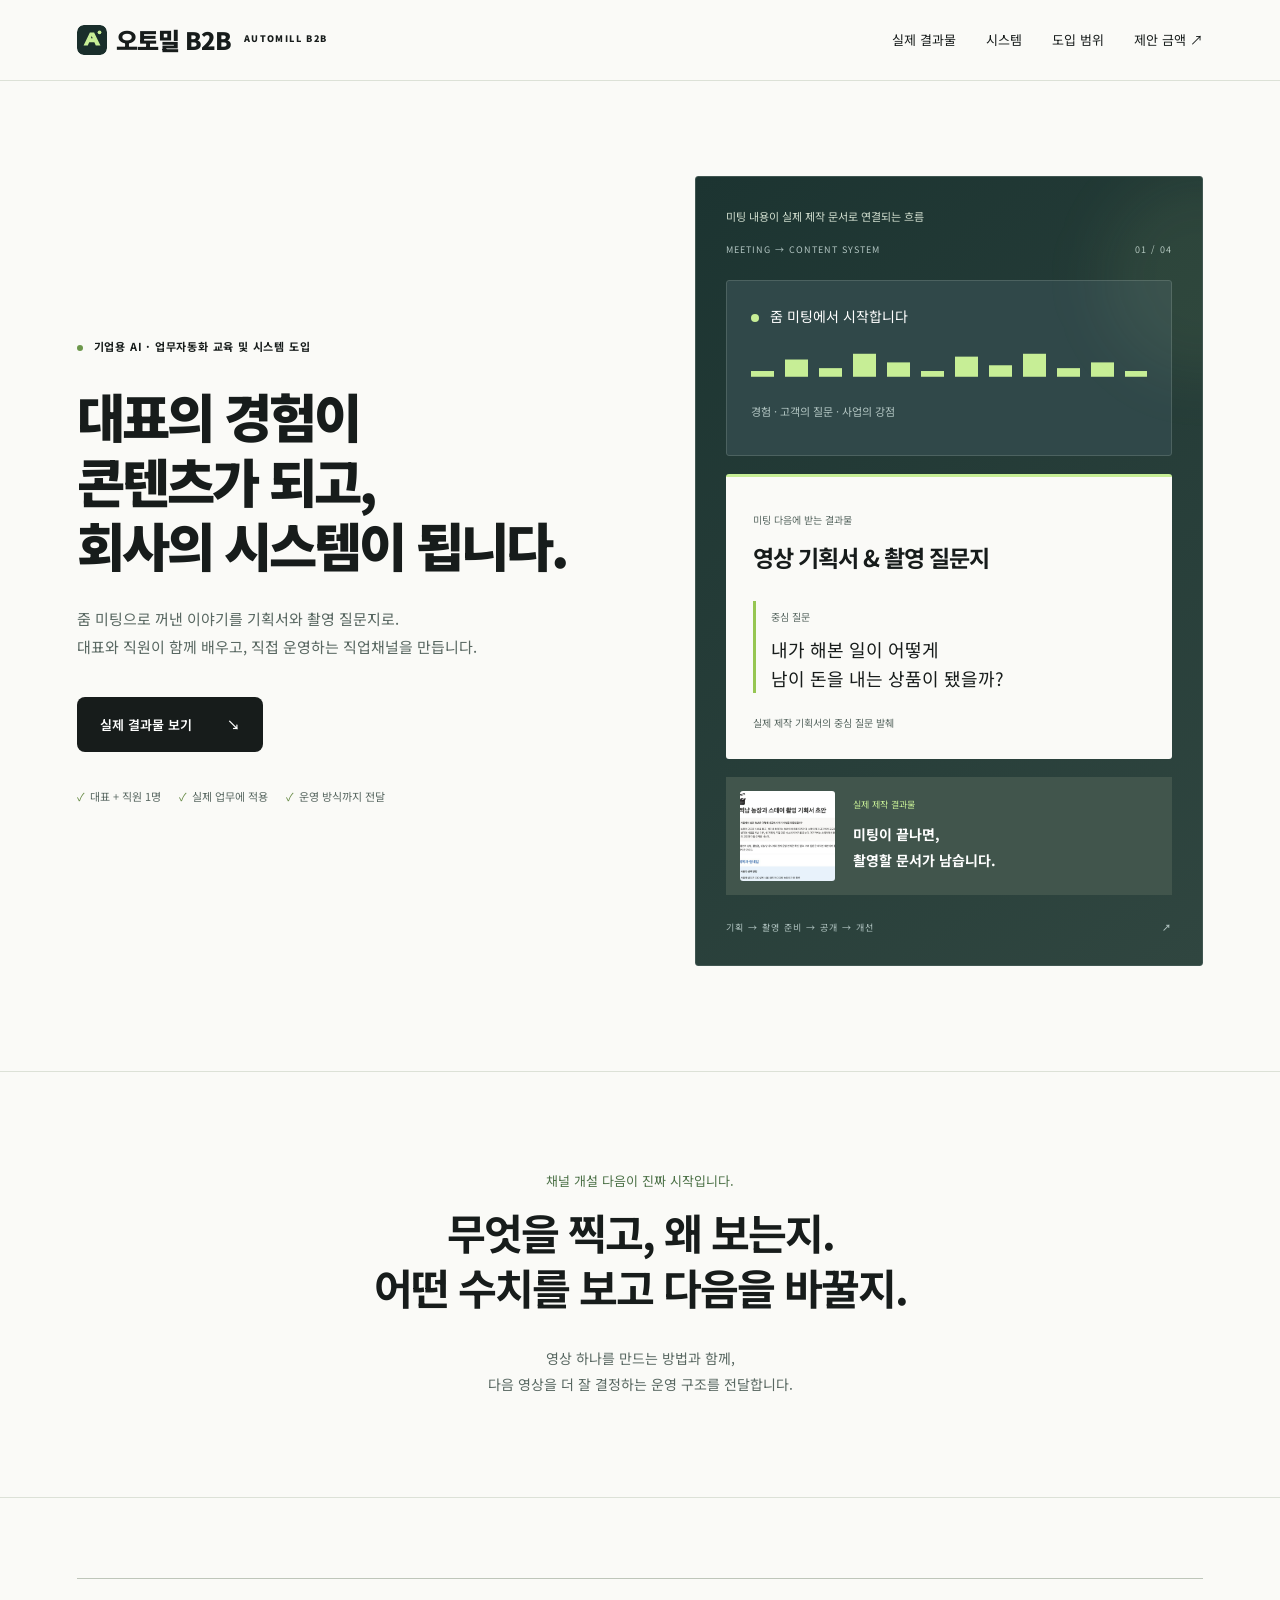
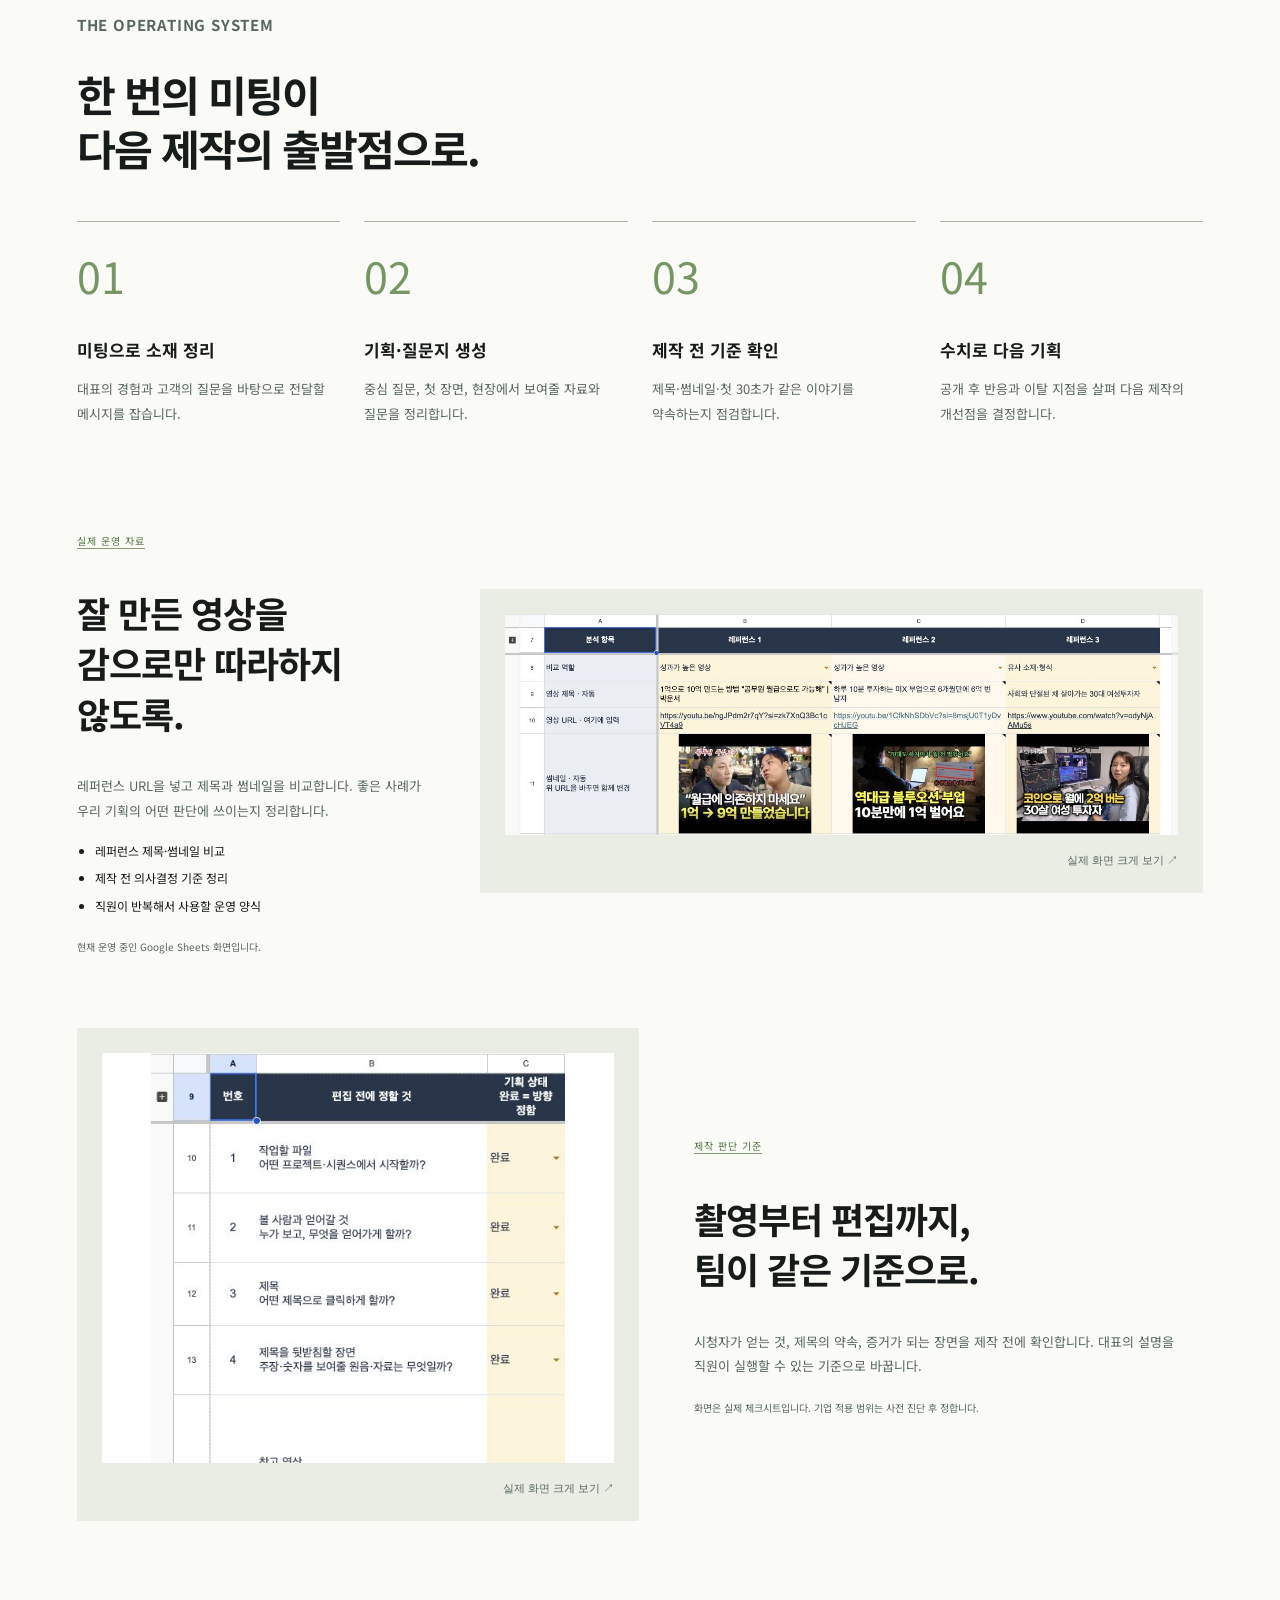
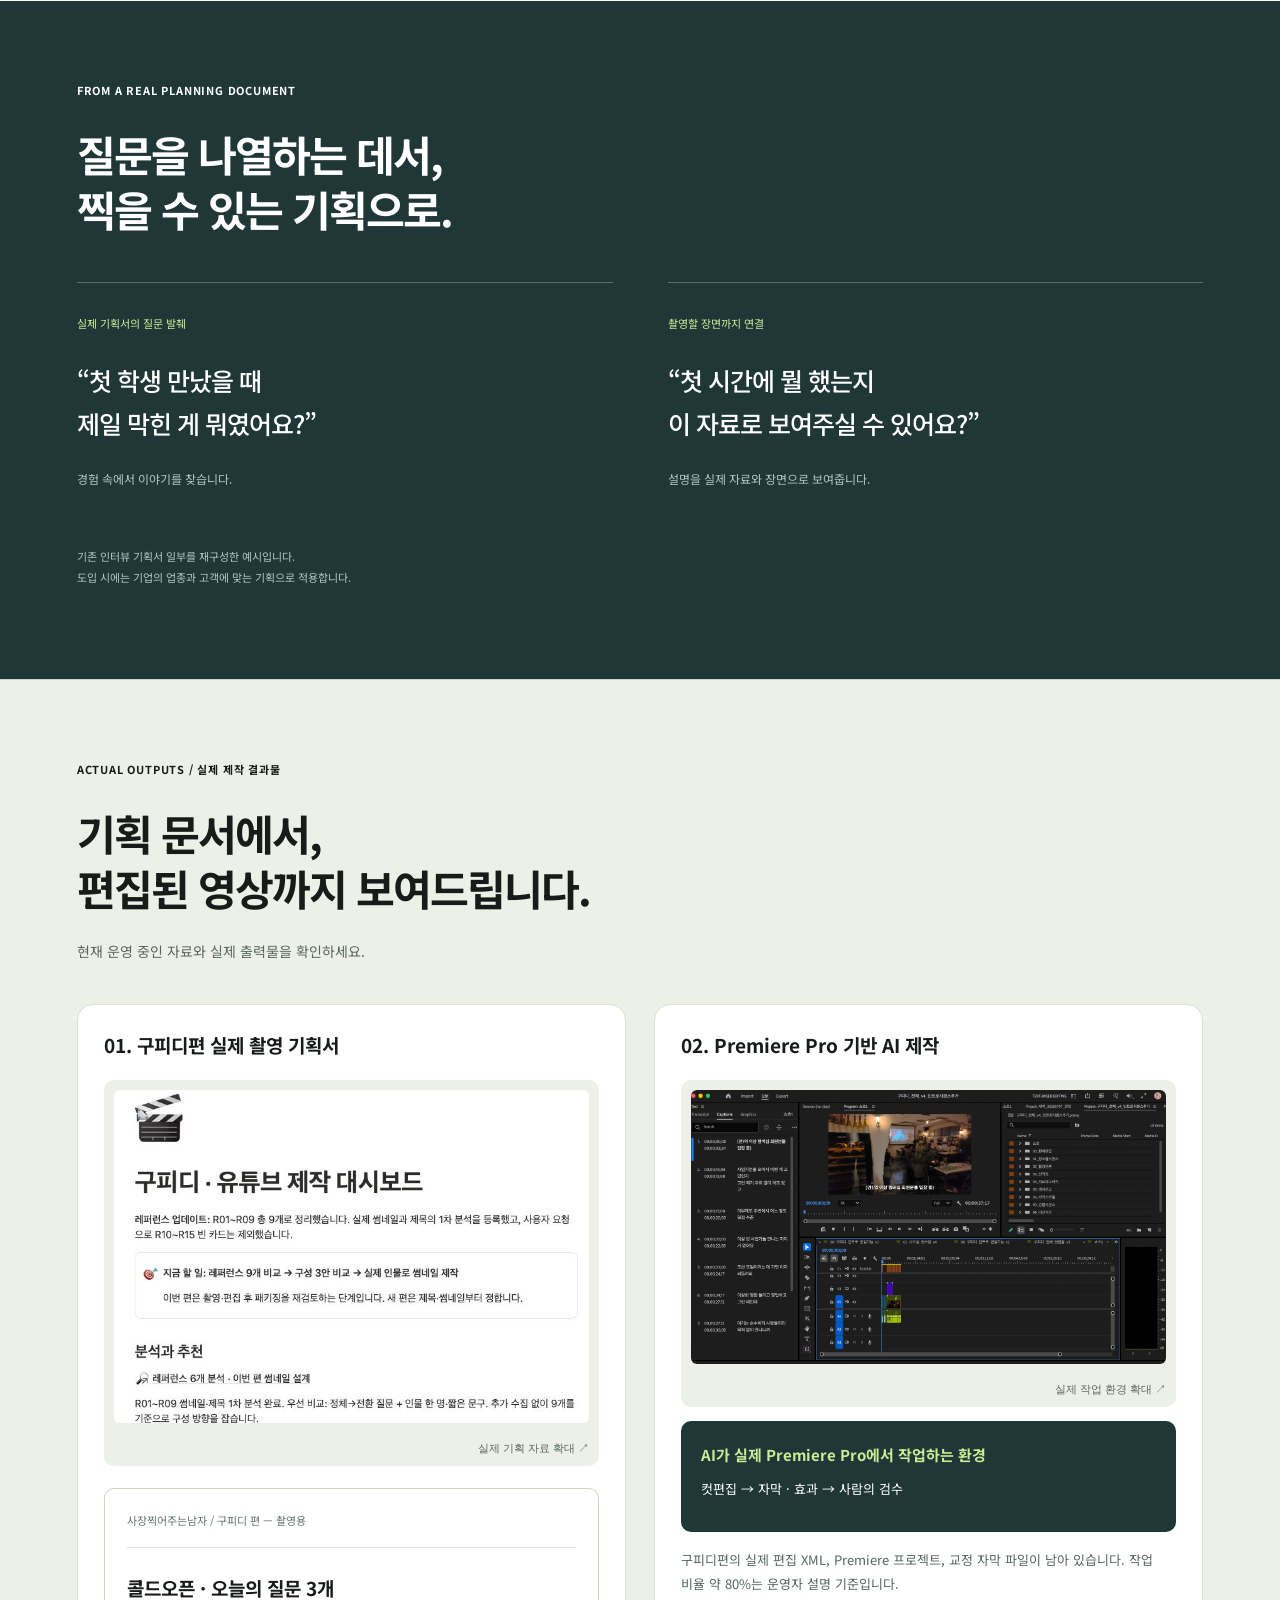
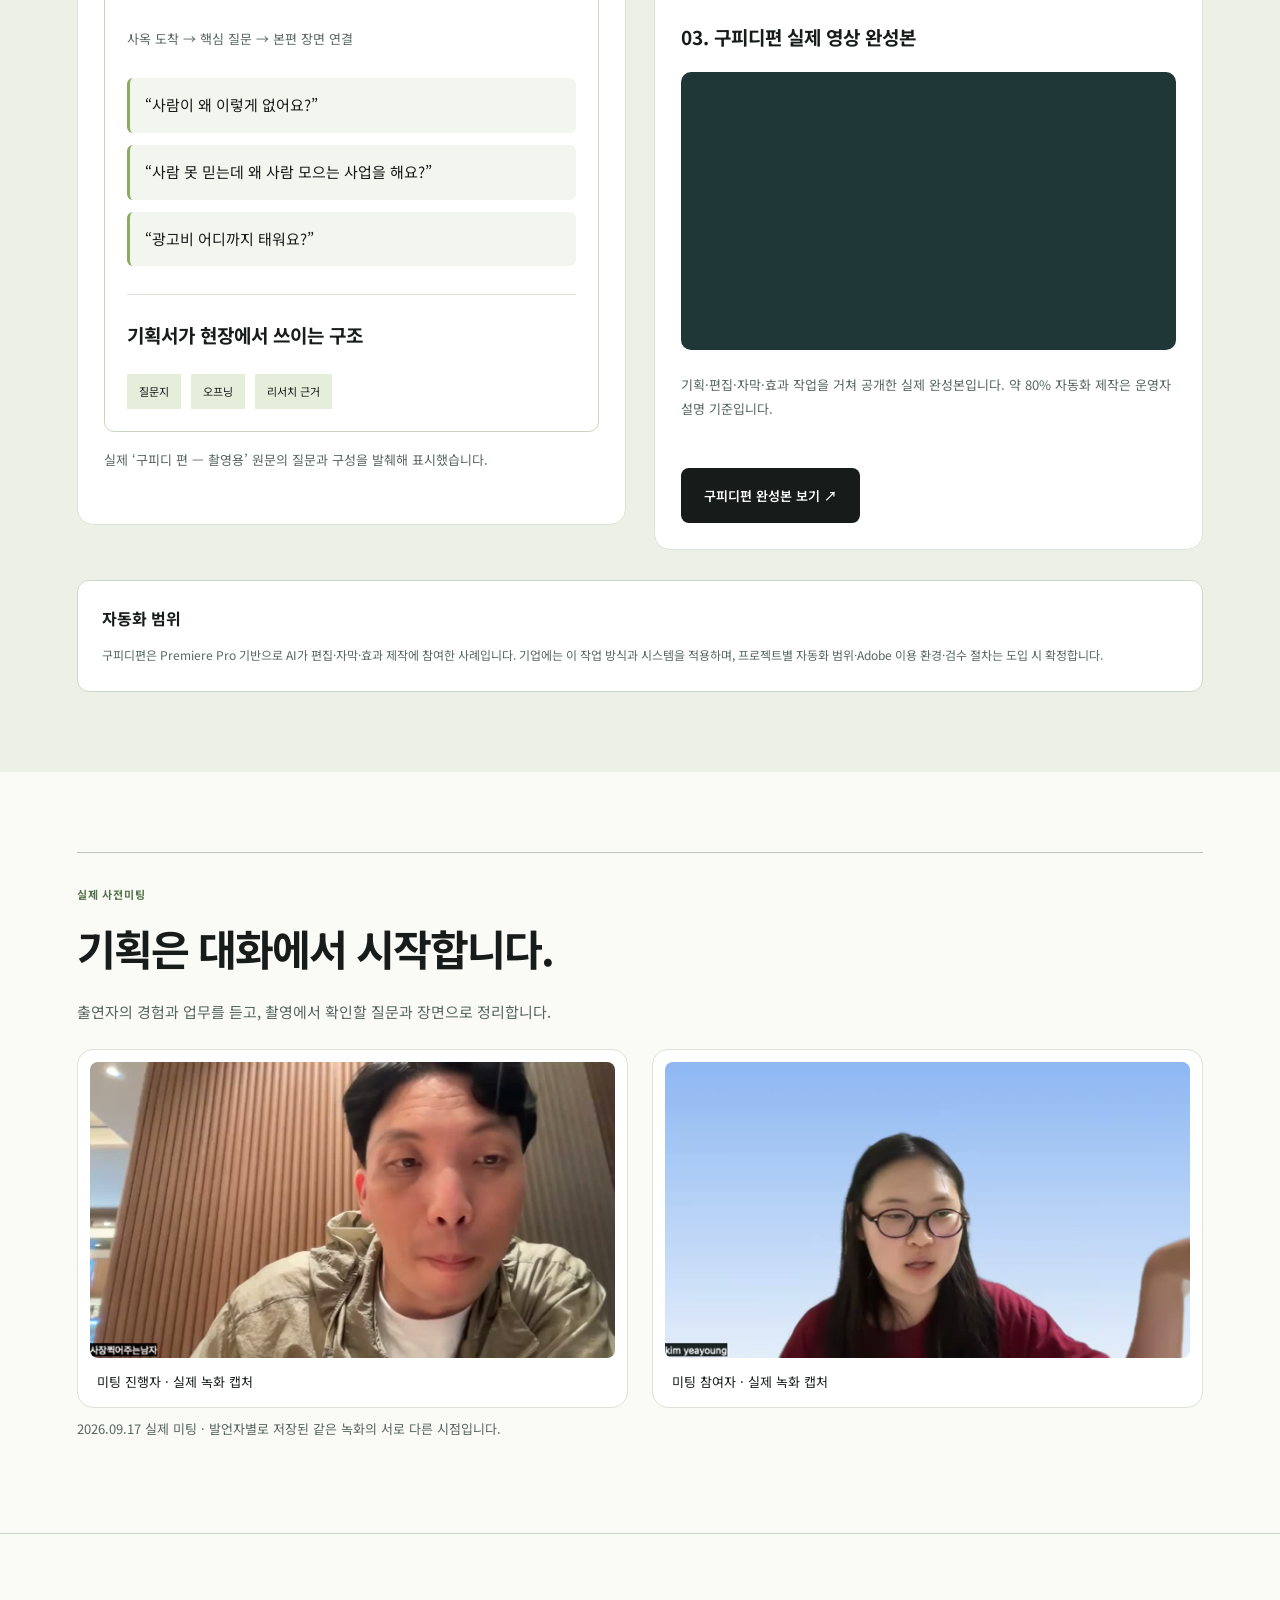
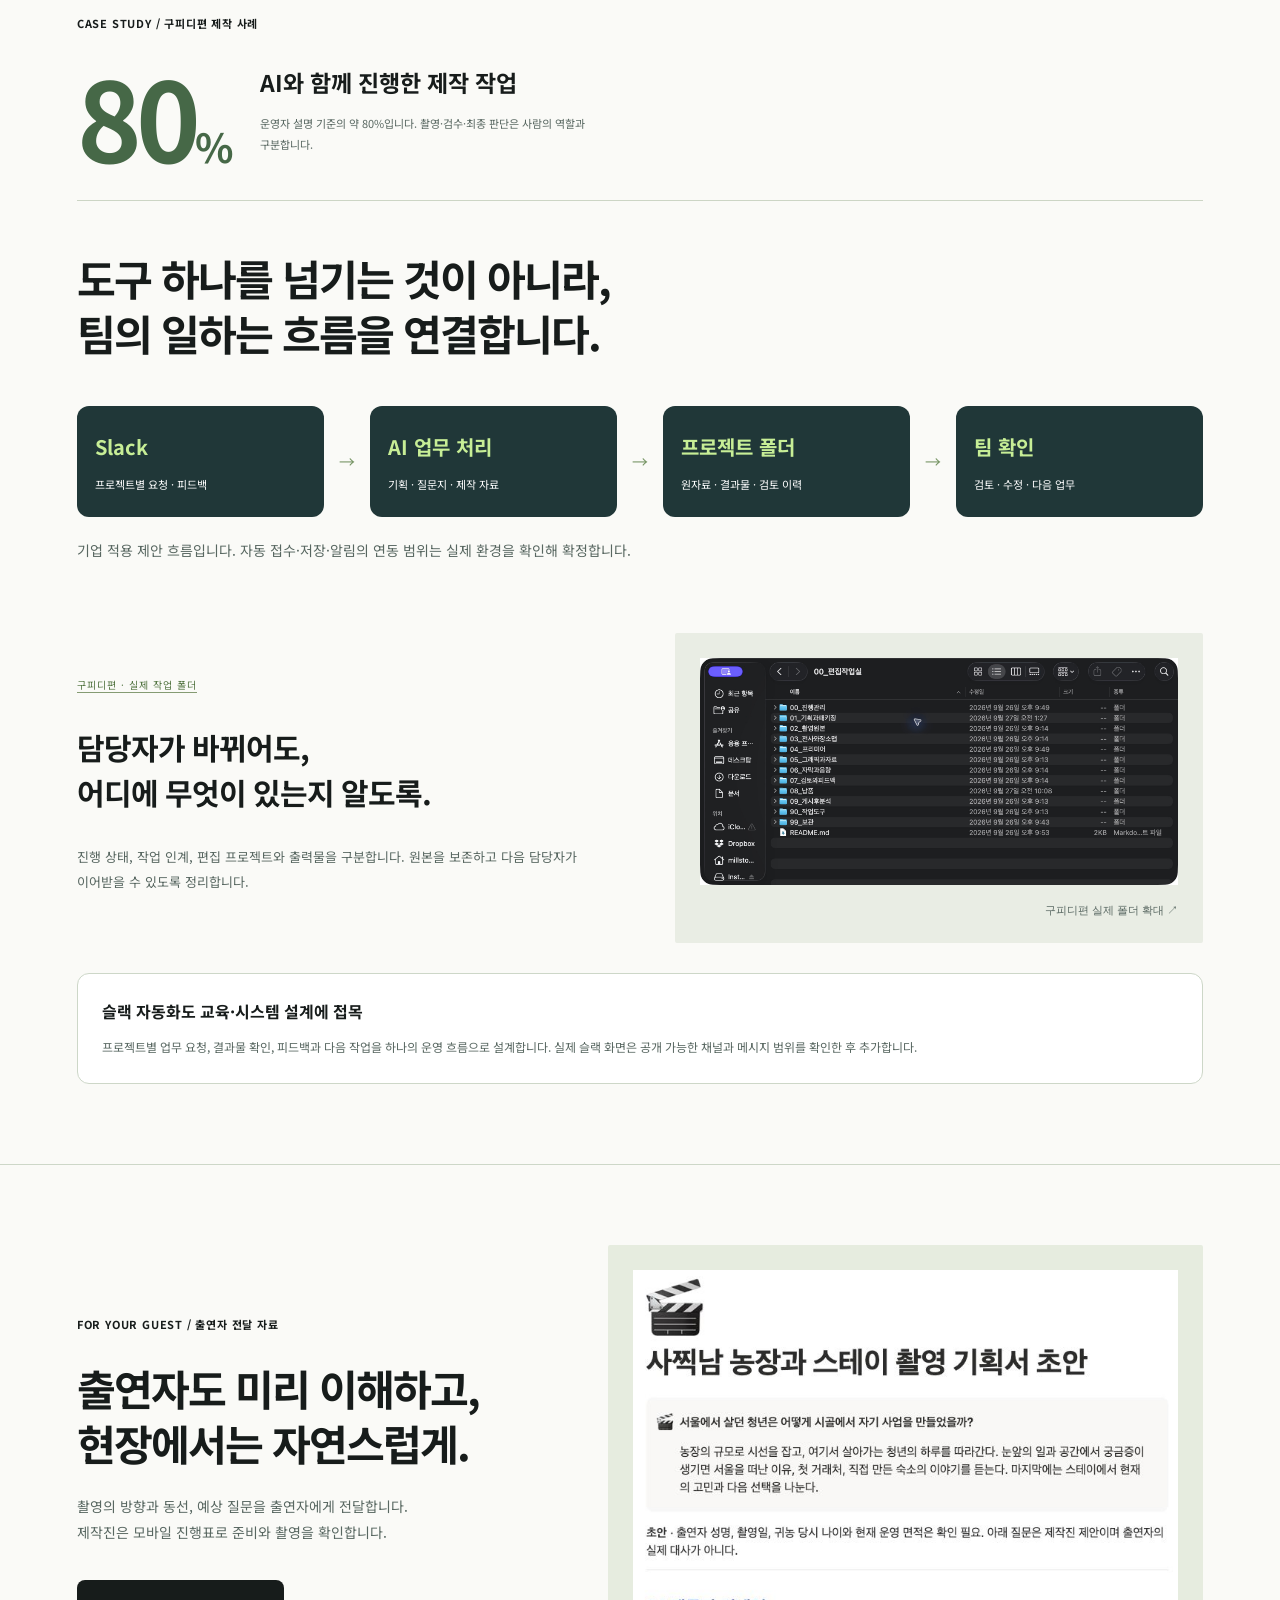
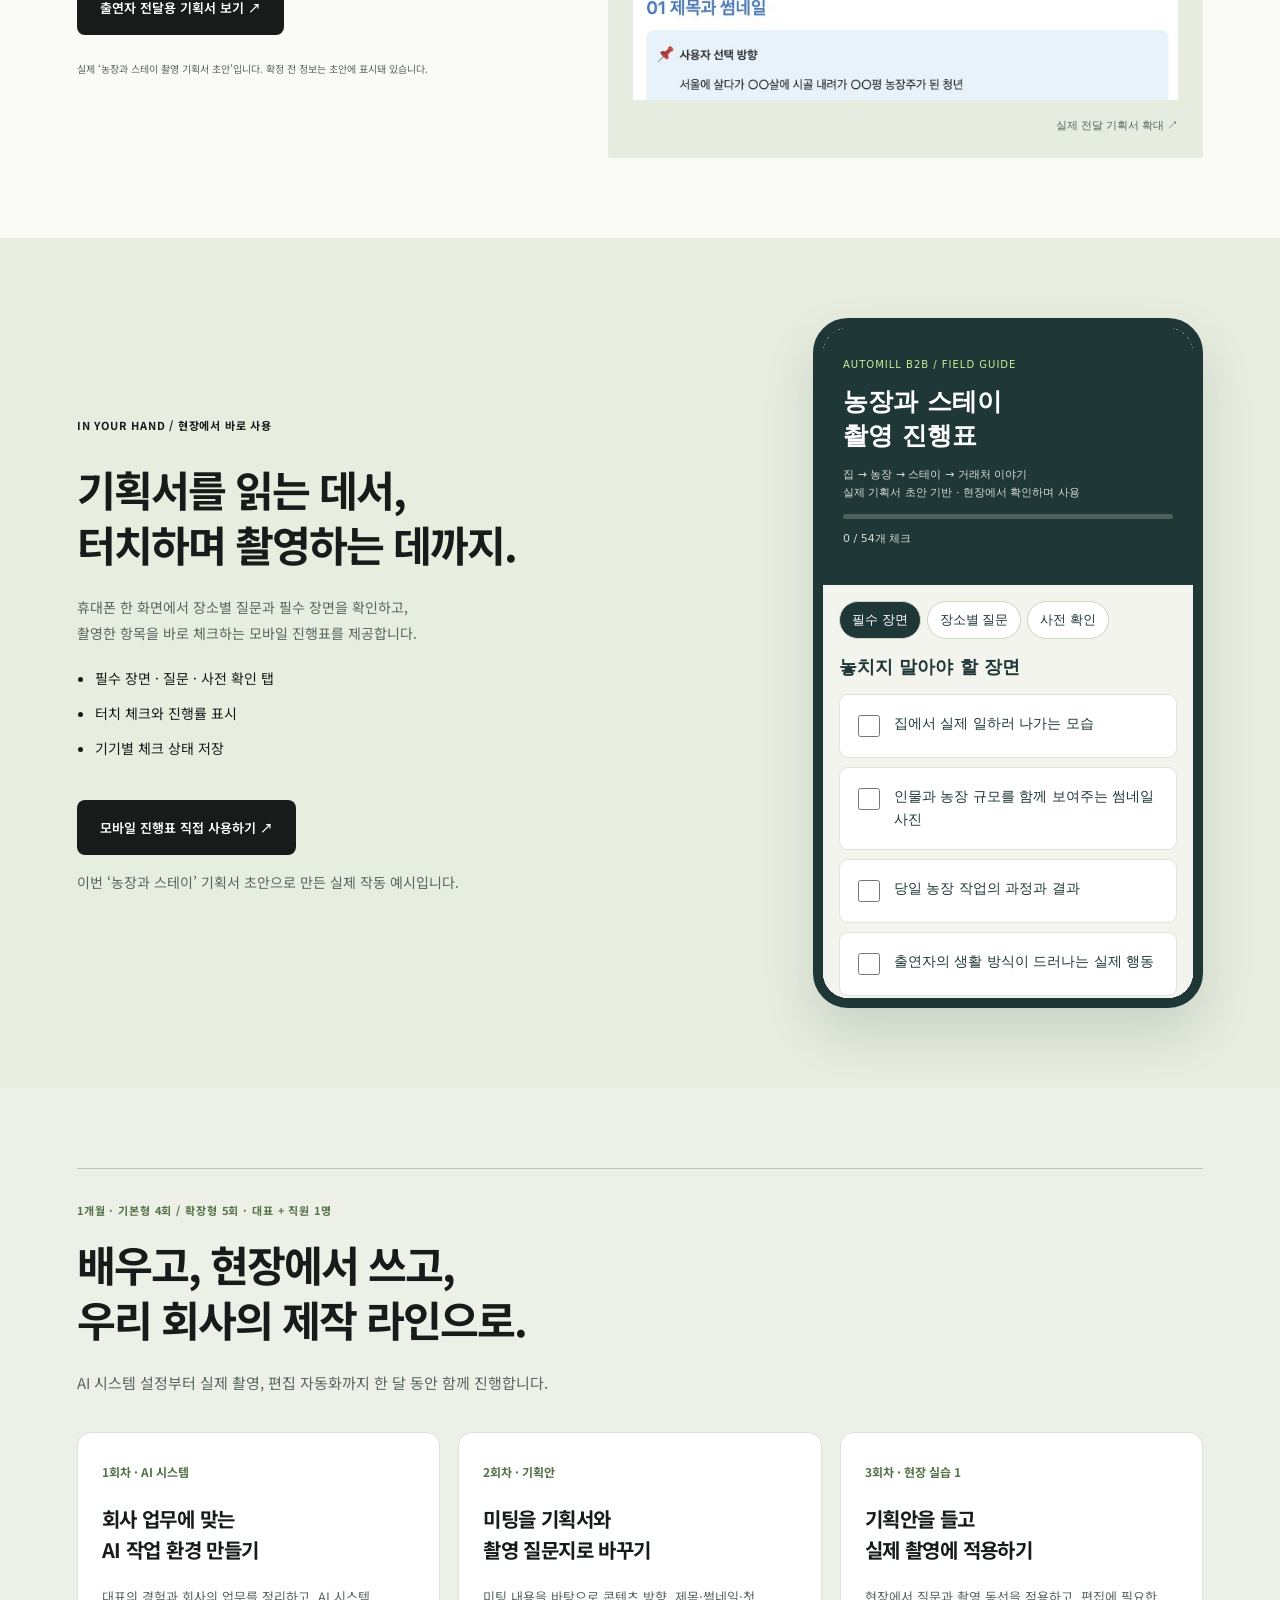
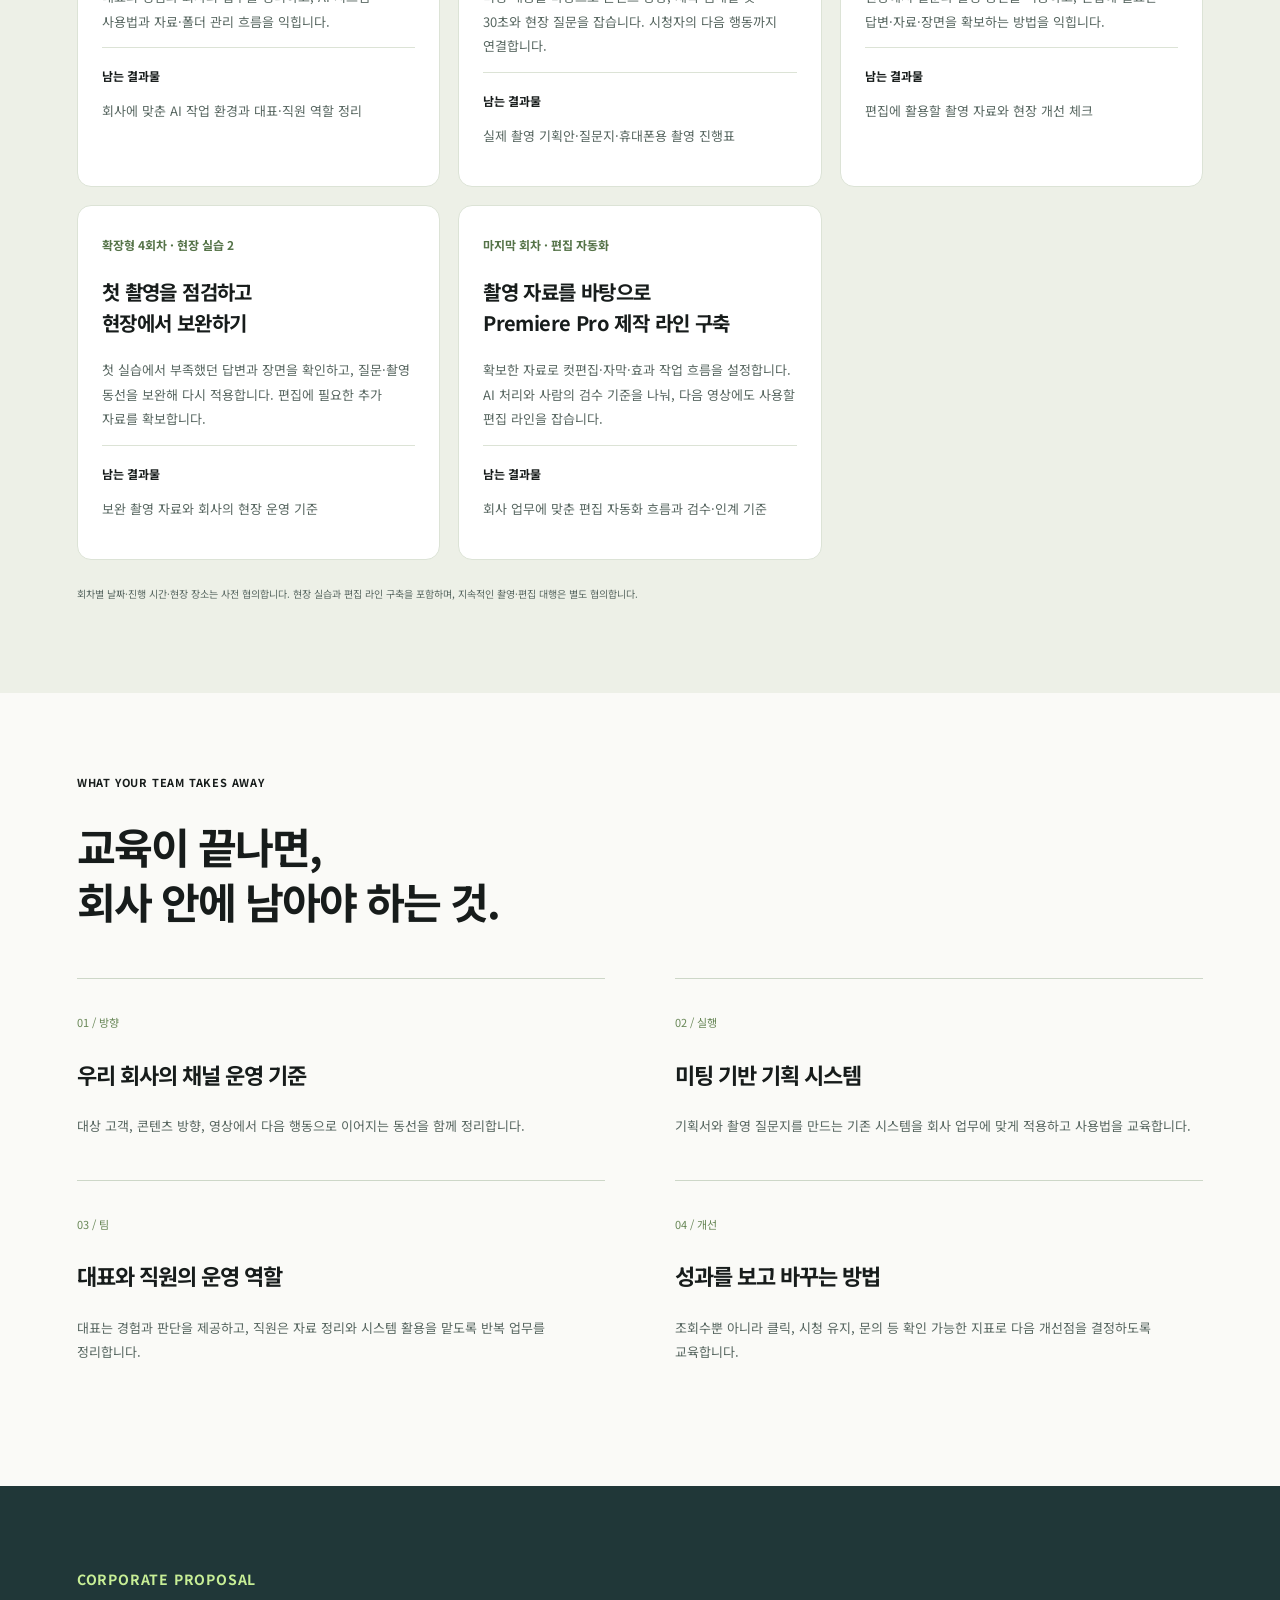
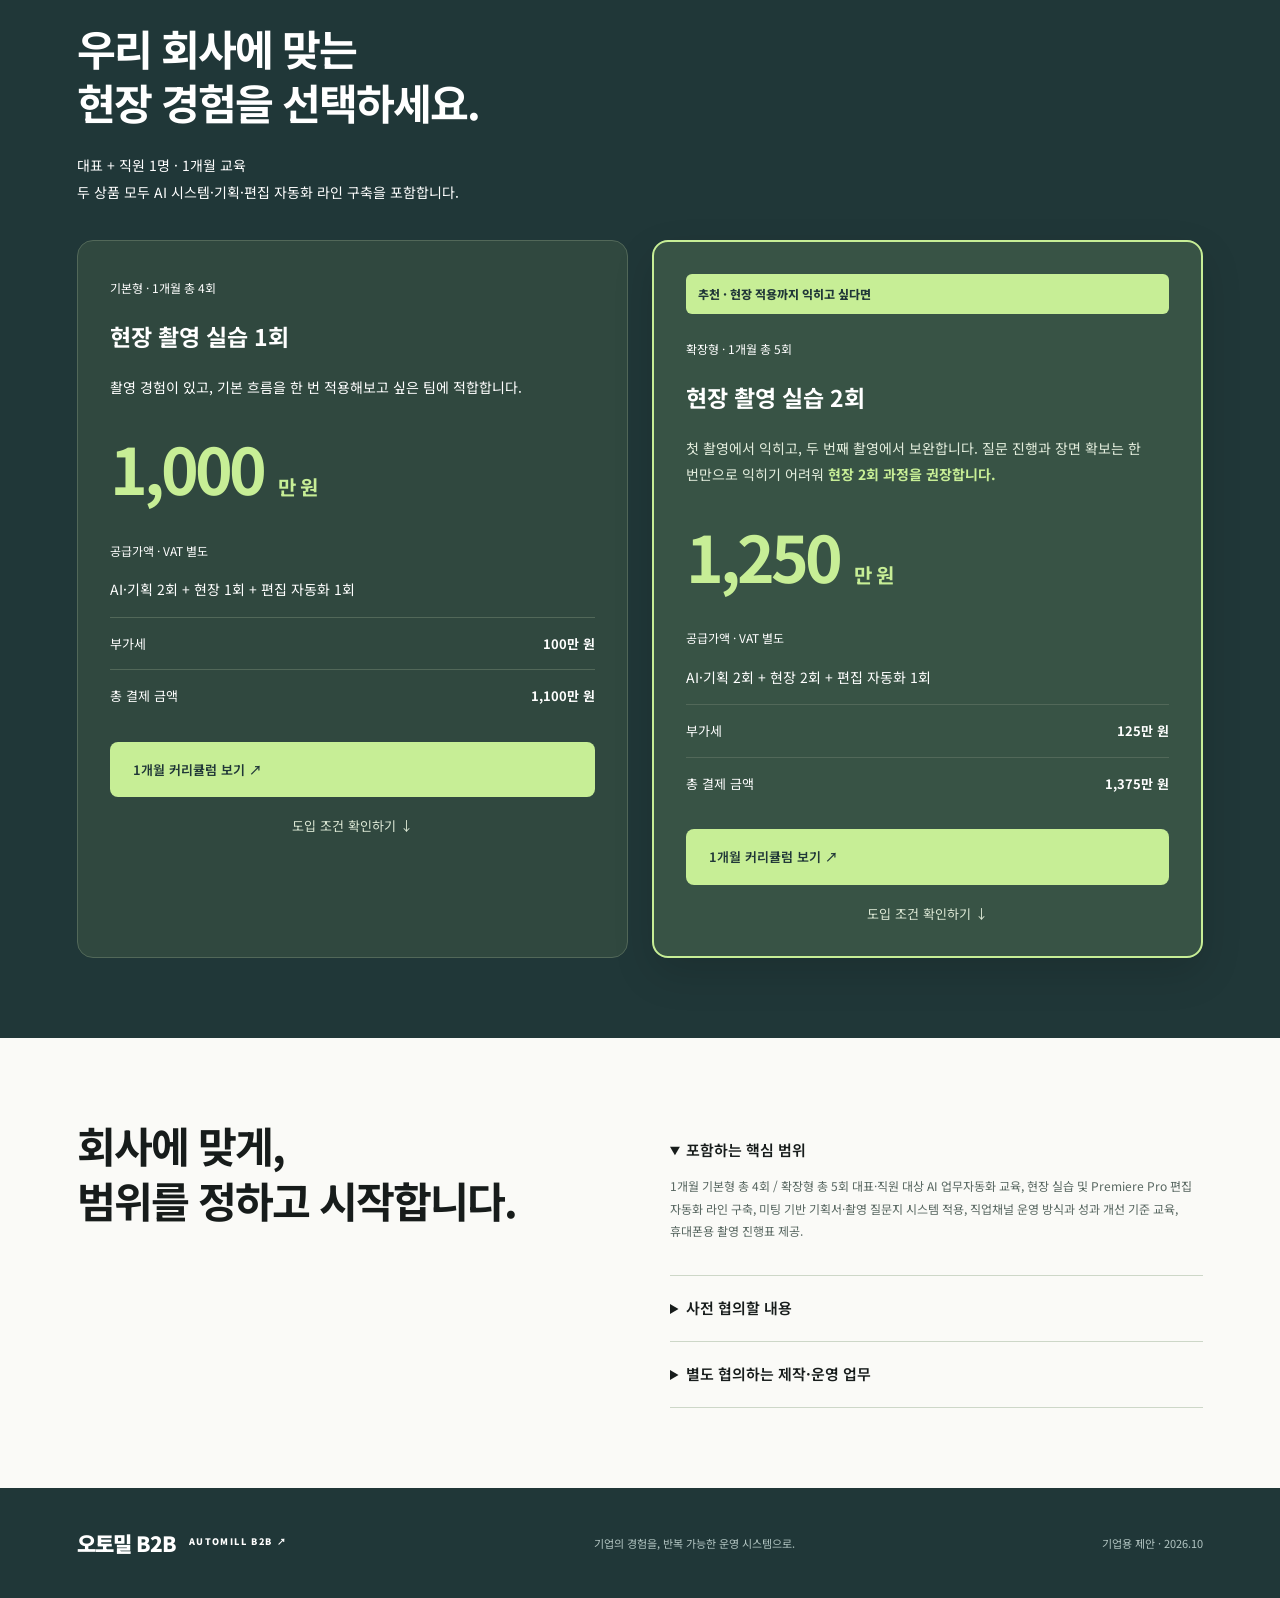
==== commit f028757d: "Recommend two-field-session extended training with rationale" ====
--- a/corporate/index.html
+++ b/corporate/index.html
@@ -1,4 +1,4 @@
-<!doctype html><html lang="ko"><head><meta charset="utf-8"><meta name="viewport" content="width=device-width,initial-scale=1"><title>오토밀 B2B | 기업용 AI 채널 운영 시스템</title><meta name="description" content="대표와 직원이 함께 배우는 AI 업무자동화. 미팅에서 기획서와 촬영 질문지, 성과 개선까지 기업의 채널 운영 시스템을 구축합니다."><meta property="og:type" content="website"><meta property="og:title" content="대표의 경험을, 회사의 시스템으로 | 오토밀 B2B"><meta property="og:description" content="미팅에서 기획서·촬영 질문지·영상 제작까지. 대표와 직원이 함께 도입하는 기업용 AI 업무자동화 시스템."><meta property="og:image" content="https://ohmaetdol.github.io/linkfrom-partnership/corporate/assets/share-preview.png"><meta property="og:image:width" content="1200"><meta property="og:image:height" content="630"><link rel="icon" type="image/svg+xml" href="assets/icon.svg"><link rel="apple-touch-icon" href="assets/apple-icon.png"><meta name="theme-color" content="#203738"><link rel="stylesheet" href="style.css?v=curriculum-20261007"></head><body>
+<!doctype html><html lang="ko"><head><meta charset="utf-8"><meta name="viewport" content="width=device-width,initial-scale=1"><title>오토밀 B2B | 기업용 AI 채널 운영 시스템</title><meta name="description" content="대표와 직원이 함께 배우는 AI 업무자동화. 미팅에서 기획서와 촬영 질문지, 성과 개선까지 기업의 채널 운영 시스템을 구축합니다."><meta property="og:type" content="website"><meta property="og:title" content="대표의 경험을, 회사의 시스템으로 | 오토밀 B2B"><meta property="og:description" content="미팅에서 기획서·촬영 질문지·영상 제작까지. 대표와 직원이 함께 도입하는 기업용 AI 업무자동화 시스템."><meta property="og:image" content="https://ohmaetdol.github.io/linkfrom-partnership/corporate/assets/share-preview.png"><meta property="og:image:width" content="1200"><meta property="og:image:height" content="630"><link rel="icon" type="image/svg+xml" href="assets/icon.svg"><link rel="apple-touch-icon" href="assets/apple-icon.png"><meta name="theme-color" content="#203738"><link rel="stylesheet" href="style.css?v=recommended-20261007"></head><body>
 <header><a class="logo" href="#"><img src="assets/icon.svg" alt="" width="30" height="30">오토밀 B2B<span> AUTOMILL B2B</span></a><nav><a href="#outputs">실제 결과물</a><a href="#system">시스템</a><a href="#delivery">도입 범위</a><a href="#price">제안 금액 ↗</a></nav></header>
 <main><section class="hero"><div class="intro"><p class="eyebrow"><span class="status-dot"></span> 기업용 AI · 업무자동화 교육 및 시스템 도입</p><h1>대표의 경험이<br>콘텐츠가 되고,<br><em>회사의 시스템이 됩니다.</em></h1><p class="lead">줌 미팅으로 꺼낸 이야기를 기획서와 촬영 질문지로.<br>대표와 직원이 함께 배우고, 직접 운영하는 직업채널을 만듭니다.</p><a class="button" href="#outputs">실제 결과물 보기 <span>↘</span></a><div class="hero-meta"><span>대표 + 직원 1명</span><span>실제 업무에 적용</span><span>운영 방식까지 전달</span></div></div><div class="visual"><div class="visual-label">미팅 내용이 실제 제작 문서로 연결되는 흐름</div><div class="visual-top">MEETING → CONTENT SYSTEM <span>01 / 04</span></div><div class="meeting"><span class="dot"></span> 줌 미팅에서 시작합니다<div class="wave" aria-hidden="true">▂ ▆ ▃ █ ▅ ▂ ▇ ▄ █ ▃ ▅ ▂ ▆ ▃ ▇ ▂</div><p>경험 · 고객의 질문 · 사업의 강점</p></div><div class="output"><small>미팅 다음에 받는 결과물</small><h3>영상 기획서 & 촬영 질문지</h3><div><span>중심 질문</span><p>내가 해본 일이 어떻게<br>남이 돈을 내는 상품이 됐을까?</p></div><p class="source">실제 제작 기획서의 중심 질문 발췌</p></div><div class="hero-proof"><img src="assets/guest-plan.png" alt="실제 촬영 기획서"><div><span>실제 제작 결과물</span><strong>미팅이 끝나면,<br>촬영할 문서가 남습니다.</strong></div></div><div class="visual-bottom"><span>기획 → 촬영 준비 → 공개 → 개선</span><b>↗</b></div></div></section>
 <section class="statement"><p>채널 개설 다음이 진짜 시작입니다.</p><h2>무엇을 찍고, 왜 보는지.<br>어떤 수치를 보고 다음을 바꿀지.</h2><p class="muted">영상 하나를 만드는 방법과 함께,<br>다음 영상을 더 잘 결정하는 운영 구조를 전달합니다.</p></section>
@@ -7,6 +7,6 @@
 <div class="evidence second"><button class="screen" data-image="assets/checksheet.jpg" aria-label="편집 전 체크시트 확대"><img src="assets/checksheet.jpg" alt="실제 롱폼 편집 전 체크시트"><span>실제 화면 크게 보기 ↗</span></button><div class="evidence-copy"><span class="tag">제작 판단 기준</span><h3>촬영부터 편집까지,<br>팀이 같은 기준으로.</h3><p>시청자가 얻는 것, 제목의 약속, 증거가 되는 장면을 제작 전에 확인합니다. 대표의 설명을 직원이 실행할 수 있는 기준으로 바꿉니다.</p><small>화면은 실제 체크시트입니다. 기업 적용 범위는 사전 진단 후 정합니다.</small></div></div></section>
 <section class="sample section"><p class="eyebrow">FROM A REAL PLANNING DOCUMENT</p><h2>질문을 나열하는 데서,<br>찍을 수 있는 기획으로.</h2><div class="questions"><div><small>실제 기획서의 질문 발췌</small><h3>“첫 학생 만났을 때<br>제일 막힌 게 뭐였어요?”</h3><p>경험 속에서 이야기를 찾습니다.</p></div><div><small>촬영할 장면까지 연결</small><h3>“첫 시간에 뭘 했는지<br>이 자료로 보여주실 수 있어요?”</h3><p>설명을 실제 자료와 장면으로 보여줍니다.</p></div></div><p class="muted">기존 인터뷰 기획서 일부를 재구성한 예시입니다.<br>도입 시에는 기업의 업종과 고객에 맞는 기획으로 적용합니다.</p></section>
 <section id="outputs" class="section actual-outputs"><p class="eyebrow">ACTUAL OUTPUTS / 실제 제작 결과물</p><h2>기획 문서에서,<br>편집된 영상까지 보여드립니다.</h2><p class="muted">현재 운영 중인 자료와 실제 출력물을 확인하세요.</p><div class="output-gallery"><article><h3>01. 구피디편 실제 촬영 기획서</h3><button class="screen" data-image="assets/koopd-notion-plan.png" aria-label="실제 구피디 노션 제작 자료 확대"><img src="assets/koopd-notion-plan.png" alt="구피디 실제 노션 제작 대시보드 캡처"><span>실제 기획 자료 확대 ↗</span></button><div class="real-plan"><div class="plan-top">사장찍어주는남자 / 구피디 편 — 촬영용</div><h4>콜드오픈 · 오늘의 질문 3개</h4><p>사옥 도착 → 핵심 질문 → 본편 장면 연결</p><blockquote>“사람이 왜 이렇게 없어요?”</blockquote><blockquote>“사람 못 믿는데 왜 사람 모으는 사업을 해요?”</blockquote><blockquote>“광고비 어디까지 태워요?”</blockquote><hr><h4>기획서가 현장에서 쓰이는 구조</h4><div class="plan-tabs"><span>질문지</span><span>오프닝</span><span>리서치 근거</span></div></div><p>실제 ‘구피디 편 — 촬영용’ 원문의 질문과 구성을 발췌해 표시했습니다. </p></article><article><h3>02. Premiere Pro 기반 AI 제작</h3><button class="screen" data-image="assets/premiere-ai-workspace.png" aria-label="AI가 작업하는 실제 프리미어 환경 확대"><img class="case-frame" src="assets/premiere-ai-workspace.png" alt="구피디편 실제 Premiere Pro 작업 환경: 자막 패널과 영상 미리보기, 편집 타임라인"><span>실제 작업 환경 확대 ↗</span></button><div class="premiere-caption"><strong>AI가 실제 Premiere Pro에서 작업하는 환경</strong><p>컷편집 → 자막 · 효과 → 사람의 검수</p></div><p>구피디편의 실제 편집 XML, Premiere 프로젝트, 교정 자막 파일이 남아 있습니다. 작업 비율 약 80%는 운영자 설명 기준입니다.</p><h3>03. 구피디편 실제 영상 완성본</h3><iframe class="youtube" src="https://www.youtube.com/embed/JWDuv-KC7WA" title="구피디편 실제 공개 영상 완성본" loading="lazy" allow="accelerometer; autoplay; clipboard-write; encrypted-media; gyroscope; picture-in-picture; web-share" allowfullscreen></iframe><p>기획·편집·자막·효과 작업을 거쳐 공개한 실제 완성본입니다. 약 80% 자동화 제작은 운영자 설명 기준입니다.</p><a class="button" href="https://www.youtube.com/watch?v=JWDuv-KC7WA" target="_blank" rel="noopener">구피디편 완성본 보기 ↗</a></article></div><div class="automation-note"><strong>자동화 범위</strong><p>구피디편은 Premiere Pro 기반으로 AI가 편집·자막·효과 제작에 참여한 사례입니다. 기업에는 이 작업 방식과 시스템을 적용하며, 프로젝트별 자동화 범위·Adobe 이용 환경·검수 절차는 도입 시 확정합니다.</p></div></section><section id="zoom-meeting" class="section"><div class="section-head"><span>실제 사전미팅</span><h2>기획은 대화에서 시작합니다.</h2><p>출연자의 경험과 업무를 듣고, 촬영에서 확인할 질문과 장면으로 정리합니다.</p></div><div class="zoom-pair"><figure><img src="assets/zoom-meeting-host.jpg" alt="실제 Zoom 미팅 진행자 화면" loading="lazy"><figcaption>미팅 진행자 · 실제 녹화 캡처</figcaption></figure><figure><img src="assets/zoom-meeting-guest.jpg" alt="같은 Zoom 미팅 참여자 화면" loading="lazy"><figcaption>미팅 참여자 · 실제 녹화 캡처</figcaption></figure></div><p class="zoom-note">2026.09.17 실제 미팅 · 발언자별로 저장된 같은 녹화의 서로 다른 시점입니다.</p></section><section id="team-system" class="section team-system"><p class="eyebrow">CASE STUDY / 구피디편 제작 사례</p><div class="case-stat"><b>80<span>%</span></b><div><strong>AI와 함께 진행한 제작 작업</strong><p>운영자 설명 기준의 약 80%입니다. 촬영·검수·최종 판단은 사람의 역할과 구분합니다.</p></div></div><h2>도구 하나를 넘기는 것이 아니라,<br>팀의 일하는 흐름을 연결합니다.</h2><div class="team-flow"><div><b>Slack</b><span>프로젝트별 요청 · 피드백</span></div><i>→</i><div><b>AI 업무 처리</b><span>기획 · 질문지 · 제작 자료</span></div><i>→</i><div><b>프로젝트 폴더</b><span>원자료 · 결과물 · 검토 이력</span></div><i>→</i><div><b>팀 확인</b><span>검토 · 수정 · 다음 업무</span></div></div><p class="muted">기업 적용 제안 흐름입니다. 자동 접수·저장·알림의 연동 범위는 실제 환경을 확인해 확정합니다.</p><div class="folder-layout"><div><span class="tag">구피디편 · 실제 작업 폴더</span><h3>담당자가 바뀌어도,<br>어디에 무엇이 있는지 알도록.</h3><p>진행 상태, 작업 인계, 편집 프로젝트와 출력물을 구분합니다. 원본을 보존하고 다음 담당자가 이어받을 수 있도록 정리합니다.</p></div><button class="screen" data-image="assets/koopd-folders.png" aria-label="구피디편 실제 폴더 구조 확대"><img src="assets/koopd-folders.png" alt="구피디편 작업실의 기획, 원본, 전사, 편집, 검토, 출력, 게시 후 분석 폴더"><span>구피디편 실제 폴더 확대 ↗</span></button></div><div class="automation-note"><strong>슬랙 자동화도 교육·시스템 설계에 접목</strong><p>프로젝트별 업무 요청, 결과물 확인, 피드백과 다음 작업을 하나의 운영 흐름으로 설계합니다. 실제 슬랙 화면은 공개 가능한 채널과 메시지 범위를 확인한 후 추가합니다.</p></div></section><section id="guest-guide" class="section guest-guide"><div><p class="eyebrow">FOR YOUR GUEST / 출연자 전달 자료</p><h2>출연자도 미리 이해하고,<br>현장에서는 자연스럽게.</h2><p class="muted">촬영의 방향과 동선, 예상 질문을 출연자에게 전달합니다.<br>제작진은 모바일 진행표로 준비와 촬영을 확인합니다.</p><a class="button" href="https://stump-melon-010.notion.site/3f2adade1e7381679335f3c52739cb4f" target="_blank" rel="noopener">출연자 전달용 기획서 보기 ↗</a><p class="smallprint">실제 ‘농장과 스테이 촬영 기획서 초안’입니다. 확정 전 정보는 초안에 표시돼 있습니다.</p></div><button class="screen" data-image="assets/guest-plan.png" aria-label="출연자 전달 기획서 원본 확대"><img src="assets/guest-plan.png" alt="출연자에게 전달하는 노션 촬영 기획서 실제 화면"><span>실제 전달 기획서 확대 ↗</span></button></section><section id="mobile-guide" class="section mobile-guide"><div><p class="eyebrow">IN YOUR HAND / 현장에서 바로 사용</p><h2>기획서를 읽는 데서,<br>터치하며 촬영하는 데까지.</h2><p class="muted">휴대폰 한 화면에서 장소별 질문과 필수 장면을 확인하고,<br>촬영한 항목을 바로 체크하는 모바일 진행표를 제공합니다.</p><ul><li>필수 장면 · 질문 · 사전 확인 탭</li><li>터치 체크와 진행률 표시</li><li>기기별 체크 상태 저장</li></ul><a class="button" href="field/" target="_blank">모바일 진행표 직접 사용하기 ↗</a><p class="muted">이번 ‘농장과 스테이’ 기획서 초안으로 만든 실제 작동 예시입니다.</p></div><iframe src="field/" title="휴대폰 촬영 진행표 작동 예시"></iframe></section><section id="curriculum" class="section curriculum"><div class="section-head"><span>1개월 · 기본형 4회 / 확장형 5회 · 대표 + 직원 1명</span><h2>배우고, 현장에서 쓰고,<br>우리 회사의 제작 라인으로.</h2><p>AI 시스템 설정부터 실제 촬영, 편집 자동화까지 한 달 동안 함께 진행합니다.</p></div><div class="curriculum-grid"><article><span>1회차 · AI 시스템</span><h3>회사 업무에 맞는<br>AI 작업 환경 만들기</h3><p>대표의 경험과 회사의 업무를 정리하고, AI 시스템 사용법과 자료·폴더 관리 흐름을 익힙니다.</p><strong>남는 결과물</strong><p>회사에 맞춘 AI 작업 환경과 대표·직원 역할 정리</p></article><article><span>2회차 · 기획안</span><h3>미팅을 기획서와<br>촬영 질문지로 바꾸기</h3><p>미팅 내용을 바탕으로 콘텐츠 방향, 제목·썸네일·첫 30초와 현장 질문을 잡습니다. 시청자의 다음 행동까지 연결합니다.</p><strong>남는 결과물</strong><p>실제 촬영 기획안·질문지·휴대폰용 촬영 진행표</p></article><article><span>3회차 · 현장 실습 1</span><h3>기획안을 들고<br>실제 촬영에 적용하기</h3><p>현장에서 질문과 촬영 동선을 적용하고, 편집에 필요한 답변·자료·장면을 확보하는 방법을 익힙니다.</p><strong>남는 결과물</strong><p>편집에 활용할 촬영 자료와 현장 개선 체크</p></article><article><span>확장형 4회차 · 현장 실습 2</span><h3>첫 촬영을 점검하고<br>현장에서 보완하기</h3><p>첫 실습에서 부족했던 답변과 장면을 확인하고, 질문·촬영 동선을 보완해 다시 적용합니다. 편집에 필요한 추가 자료를 확보합니다.</p><strong>남는 결과물</strong><p>보완 촬영 자료와 회사의 현장 운영 기준</p></article><article><span>마지막 회차 · 편집 자동화</span><h3>촬영 자료를 바탕으로<br>Premiere Pro 제작 라인 구축</h3><p>확보한 자료로 컷편집·자막·효과 작업 흐름을 설정합니다. AI 처리와 사람의 검수 기준을 나눠, 다음 영상에도 사용할 편집 라인을 잡습니다.</p><strong>남는 결과물</strong><p>회사 업무에 맞춘 편집 자동화 흐름과 검수·인계 기준</p></article></div><p class="smallprint">회차별 날짜·진행 시간·현장 장소는 사전 협의합니다. 현장 실습과 편집 라인 구축을 포함하며, 지속적인 촬영·편집 대행은 별도 협의합니다.</p></section><section id="delivery" class="section"><p class="eyebrow">WHAT YOUR TEAM TAKES AWAY</p><h2>교육이 끝나면,<br>회사 안에 남아야 하는 것.</h2><div class="deliveries"><article><span>01 / 방향</span><h3>우리 회사의 채널 운영 기준</h3><p>대상 고객, 콘텐츠 방향, 영상에서 다음 행동으로 이어지는 동선을 함께 정리합니다.</p></article><article><span>02 / 실행</span><h3>미팅 기반 기획 시스템</h3><p>기획서와 촬영 질문지를 만드는 기존 시스템을 회사 업무에 맞게 적용하고 사용법을 교육합니다.</p></article><article><span>03 / 팀</span><h3>대표와 직원의 운영 역할</h3><p>대표는 경험과 판단을 제공하고, 직원은 자료 정리와 시스템 활용을 맡도록 반복 업무를 정리합니다.</p></article><article><span>04 / 개선</span><h3>성과를 보고 바꾸는 방법</h3><p>조회수뿐 아니라 클릭, 시청 유지, 문의 등 확인 가능한 지표로 다음 개선점을 결정하도록 교육합니다.</p></article></div></section>
-<section id="price" class="pricing section pricing-options"><div class="price-heading"><p class="eyebrow">CORPORATE PROPOSAL</p><h2>우리 회사에 맞는<br>현장 경험을 선택하세요.</h2><p>대표 + 직원 1명 · 1개월 교육<br>두 상품 모두 AI 시스템·기획·편집 자동화 라인 구축을 포함합니다.</p></div><div class="price-options"><article class="price-box"><small>기본형 · 1개월 총 4회</small><h3>현장 촬영 실습 1회</h3><div class="amount">1,000<span>만 원</span></div><small>공급가액 · VAT 별도</small><p>AI·기획 2회 + 현장 1회 + 편집 자동화 1회</p><div class="tax"><span>부가세</span><b>100만 원</b></div><div class="tax"><span>총 결제 금액</span><b>1,100만 원</b></div><a class="button" href="https://stump-melon-010.notion.site/3f2adade1e7381559476fade1a8baa1b">1개월 커리큘럼 보기 ↗</a><a class="price-scope-link" href="#scope">도입 조건 확인하기 ↓</a></article><article class="price-box"><small>확장형 · 1개월 총 5회</small><h3>현장 촬영 실습 2회</h3><div class="amount">1,250<span>만 원</span></div><small>공급가액 · VAT 별도</small><p>AI·기획 2회 + 현장 2회 + 편집 자동화 1회</p><div class="tax"><span>부가세</span><b>125만 원</b></div><div class="tax"><span>총 결제 금액</span><b>1,375만 원</b></div><a class="button" href="https://stump-melon-010.notion.site/3f2adade1e7381559476fade1a8baa1b">1개월 커리큘럼 보기 ↗</a><a class="price-scope-link" href="#scope">도입 조건 확인하기 ↓</a></article></div></section>
+<section id="price" class="pricing section pricing-options"><div class="price-heading"><p class="eyebrow">CORPORATE PROPOSAL</p><h2>우리 회사에 맞는<br>현장 경험을 선택하세요.</h2><p>대표 + 직원 1명 · 1개월 교육<br>두 상품 모두 AI 시스템·기획·편집 자동화 라인 구축을 포함합니다.</p></div><div class="price-options"><article class="price-box"><small>기본형 · 1개월 총 4회</small><h3>현장 촬영 실습 1회</h3><p>촬영 경험이 있고, 기본 흐름을 한 번 적용해보고 싶은 팀에 적합합니다.</p><div class="amount">1,000<span>만 원</span></div><small>공급가액 · VAT 별도</small><p>AI·기획 2회 + 현장 1회 + 편집 자동화 1회</p><div class="tax"><span>부가세</span><b>100만 원</b></div><div class="tax"><span>총 결제 금액</span><b>1,100만 원</b></div><a class="button" href="https://stump-melon-010.notion.site/3f2adade1e7381559476fade1a8baa1b">1개월 커리큘럼 보기 ↗</a><a class="price-scope-link" href="#scope">도입 조건 확인하기 ↓</a></article><article class="price-box recommended"><span class="recommend-badge">추천 · 현장 적용까지 익히고 싶다면</span><small>확장형 · 1개월 총 5회</small><h3>현장 촬영 실습 2회</h3><p class="recommend-reason">첫 촬영에서 익히고, 두 번째 촬영에서 보완합니다. 질문 진행과 장면 확보는 한 번만으로 익히기 어려워 <strong>현장 2회 과정을 권장합니다.</strong></p><div class="amount">1,250<span>만 원</span></div><small>공급가액 · VAT 별도</small><p>AI·기획 2회 + 현장 2회 + 편집 자동화 1회</p><div class="tax"><span>부가세</span><b>125만 원</b></div><div class="tax"><span>총 결제 금액</span><b>1,375만 원</b></div><a class="button" href="https://stump-melon-010.notion.site/3f2adade1e7381559476fade1a8baa1b">1개월 커리큘럼 보기 ↗</a><a class="price-scope-link" href="#scope">도입 조건 확인하기 ↓</a></article></div></section>
 <section id="scope" class="section scope"><h2>회사에 맞게,<br>범위를 정하고 시작합니다.</h2><div><details open><summary>포함하는 핵심 범위</summary><p>1개월 기본형 총 4회 / 확장형 총 5회 대표·직원 대상 AI 업무자동화 교육, 현장 실습 및 Premiere Pro 편집 자동화 라인 구축, 미팅 기반 기획서·촬영 질문지 시스템 적용, 직업채널 운영 방식과 성과 개선 기준 교육, 휴대폰용 촬영 진행표 제공.</p></details><details><summary>사전 협의할 내용</summary><p>회차별 일정·진행 시간·현장 장소, 적용할 시스템 목록, 회사별 연동과 사용 환경, 이용 기간, 유지보수 및 지원 범위는 업무 진단 후 서면으로 확정합니다.</p></details><details><summary>별도 협의하는 제작·운영 업무</summary><p>촬영·편집 대행, 지속적인 채널 운영, 유료 AI 서비스 및 외부 도구 이용료는 포함 여부를 별도로 협의합니다. 특정 조회수나 매출을 보장하는 상품은 아닙니다.</p></details></div></section>
 <footer><a class="logo" href="https://automill.ai.kr/">오토밀 B2B<span> AUTOMILL B2B ↗</span></a><p>기업의 경험을, 반복 가능한 운영 시스템으로.</p><small>기업용 제안 · 2026.10</small></footer></main><dialog id="viewer"><button id="close" aria-label="닫기">닫기 ×</button><img alt="운영 시트 확대 화면"></dialog><script>const observer=new IntersectionObserver(es=>es.forEach(e=>{if(e.isIntersecting){e.target.classList.add("entered");observer.unobserve(e.target)}}),{threshold:.08});document.querySelectorAll(".section-head,.evidence,.output-gallery article,.deliveries article,.price-box").forEach(e=>{e.classList.add("reveal");observer.observe(e)});const viewer=document.querySelector('#viewer');document.querySelectorAll('[data-image]').forEach(b=>b.onclick=()=>{viewer.querySelector('img').src=b.dataset.image;viewer.showModal()});document.querySelector('#close').onclick=()=>viewer.close();viewer.onclick=e=>{if(e.target===viewer)viewer.close()};</script></body></html>
--- a/corporate/style.css
+++ b/corporate/style.css
@@ -26,3 +26,5 @@
 @media(min-width:1101px){.curriculum-grid{grid-template-columns:repeat(3,1fr)}}
 
 .pricing-options{display:block}.price-heading{margin-bottom:35px}.price-options{display:grid;grid-template-columns:1fr 1fr;gap:24px}.price-options h3{font-size:23px;margin:18px 0}.price-options .amount{font-size:64px}@media(max-width:760px){.price-options{grid-template-columns:1fr}.price-options .amount{font-size:56px}}
+
+.price-box.recommended{border:2px solid #c7ee96;background:#385345;box-shadow:0 16px 40px #0002}.recommend-badge{display:block;background:#c7ee96;color:#203738;border-radius:6px;padding:10px 12px;font-size:12px;font-weight:800;margin-bottom:20px}.recommend-reason{color:#e3eddd}.recommend-reason strong{color:#c7ee96}.price-options{align-items:stretch}
